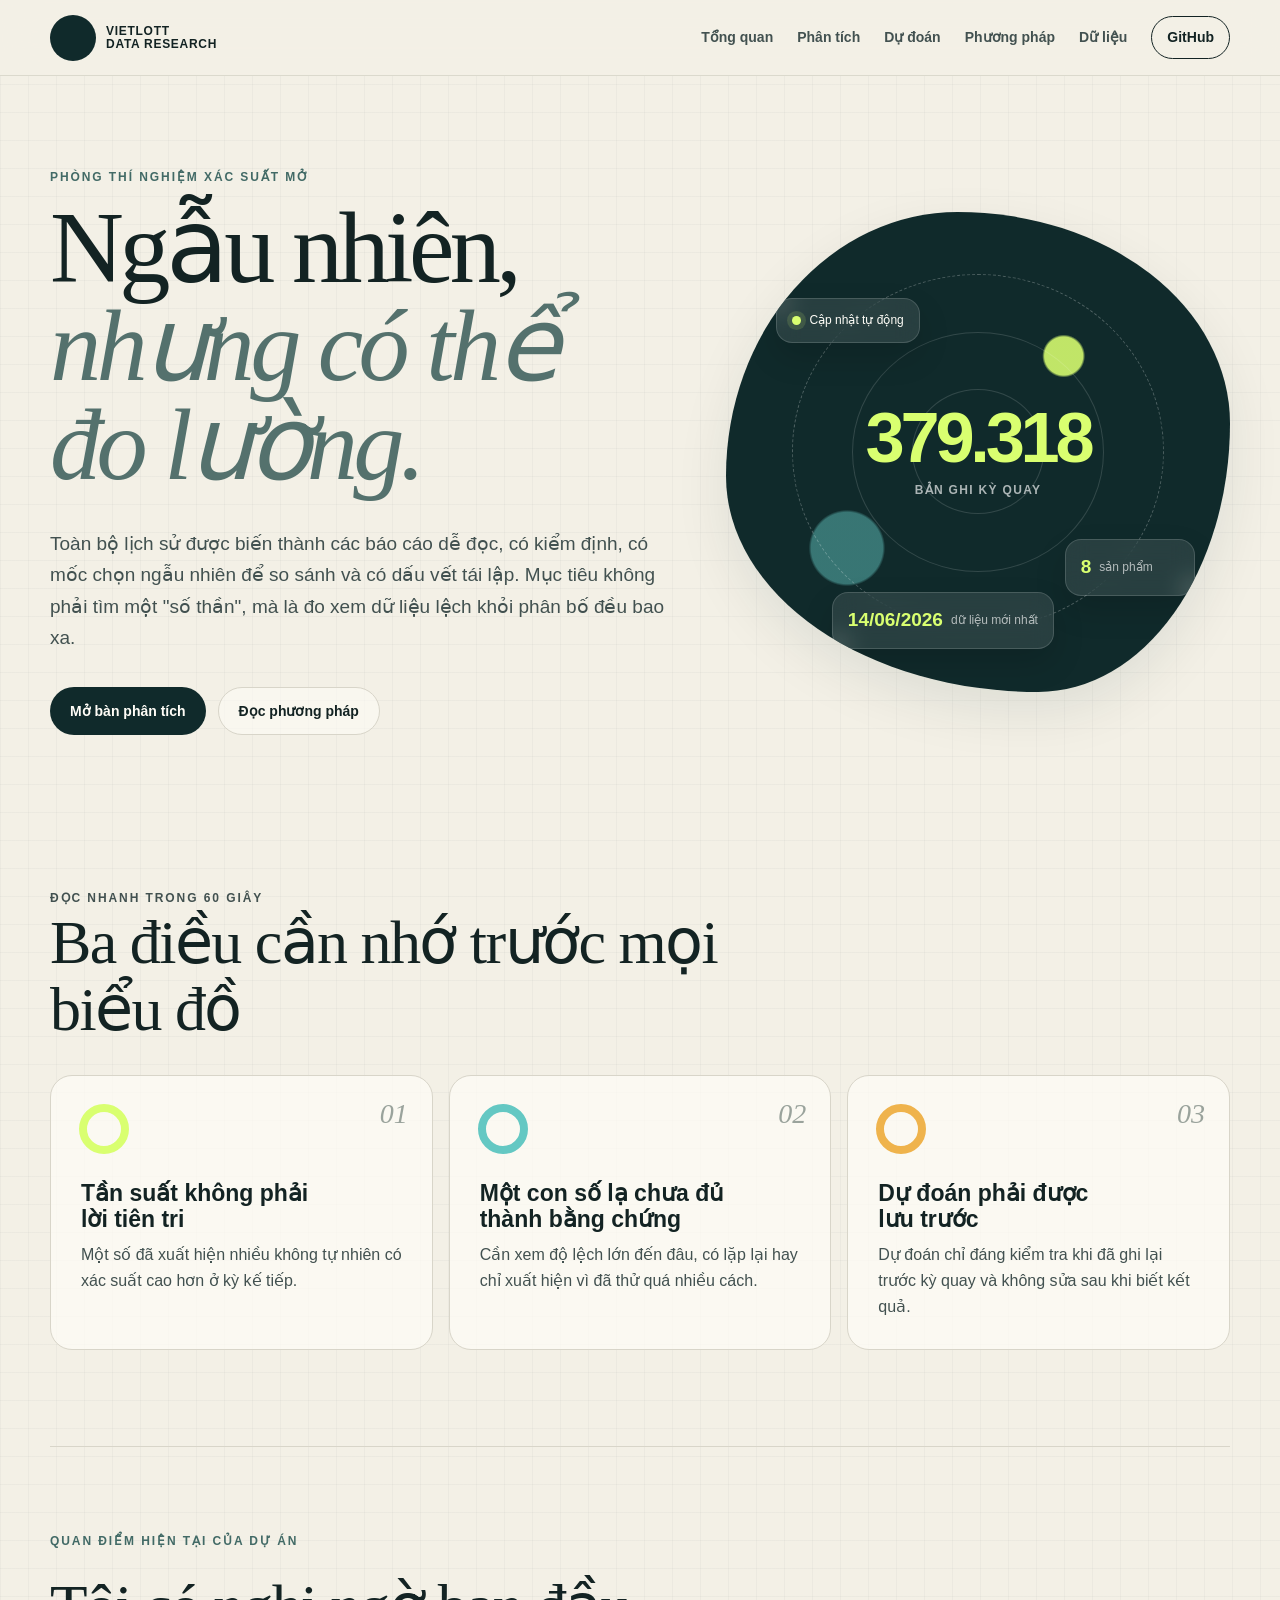
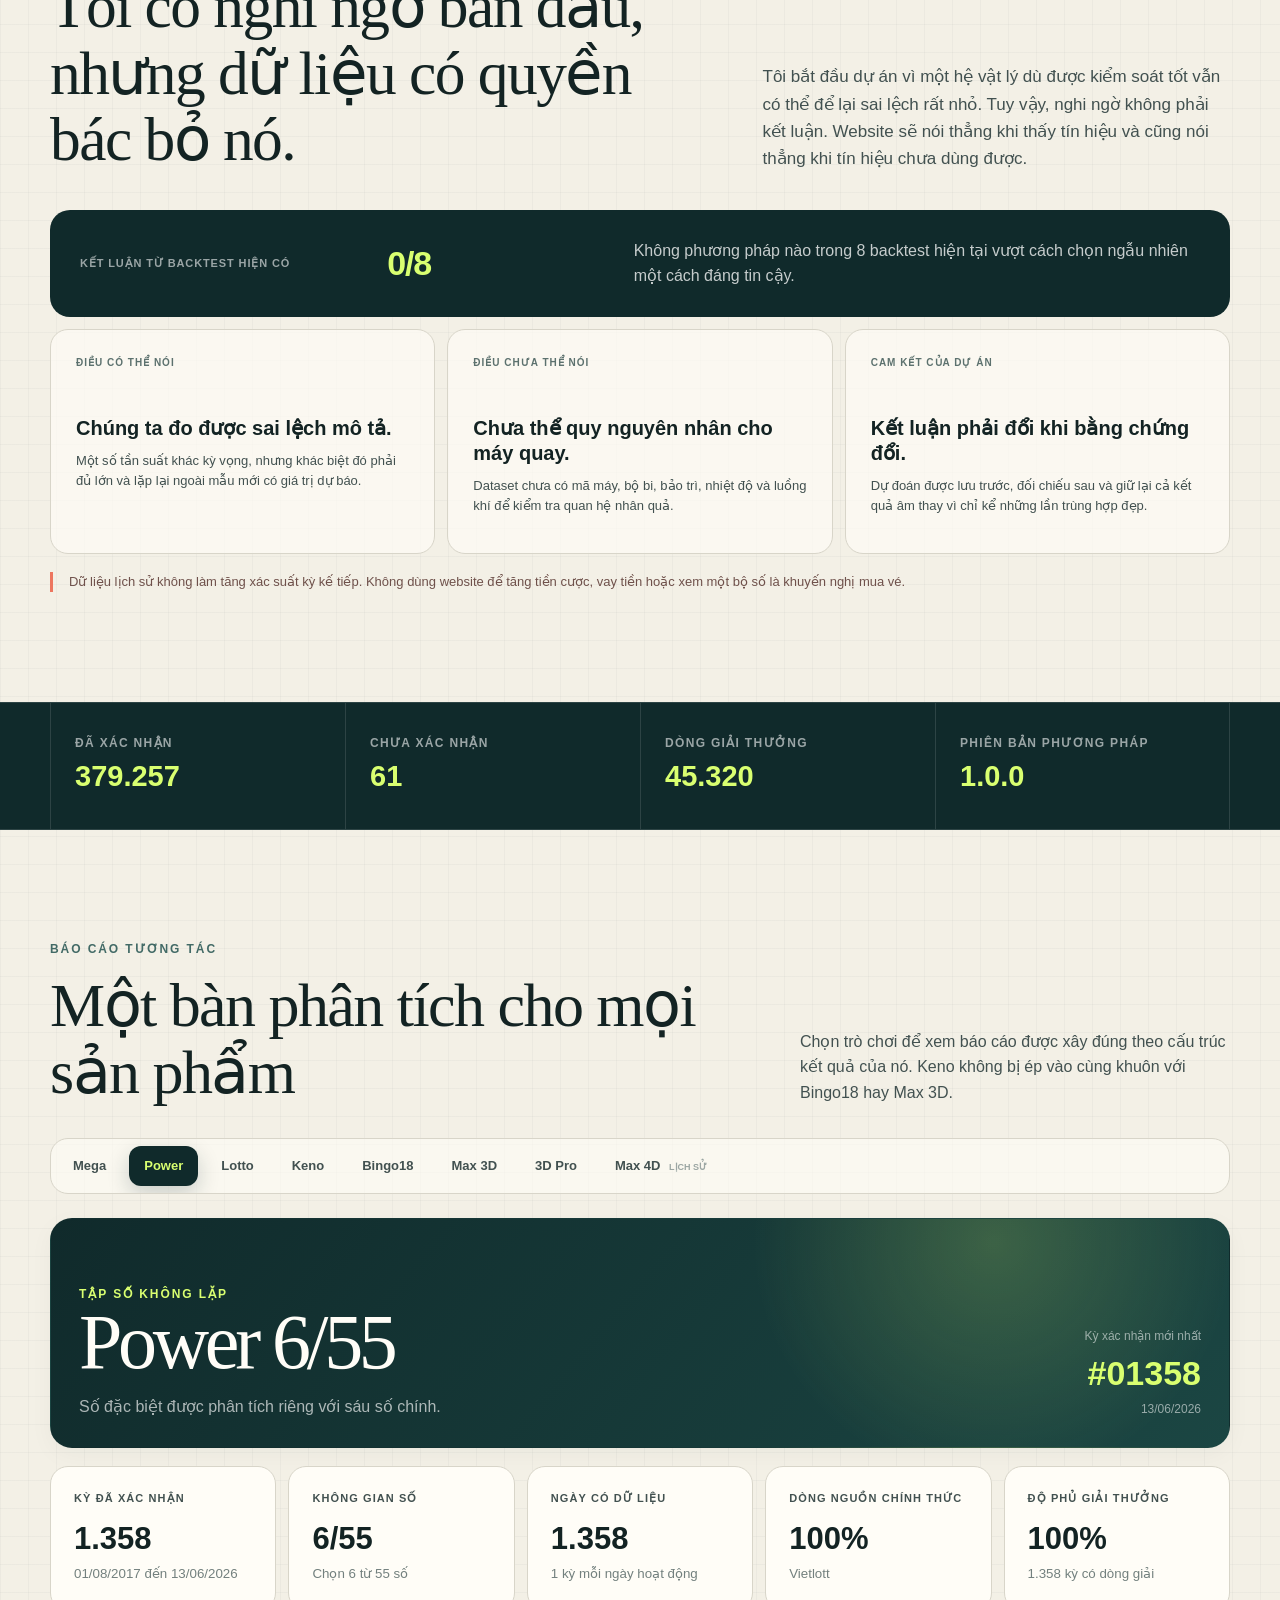
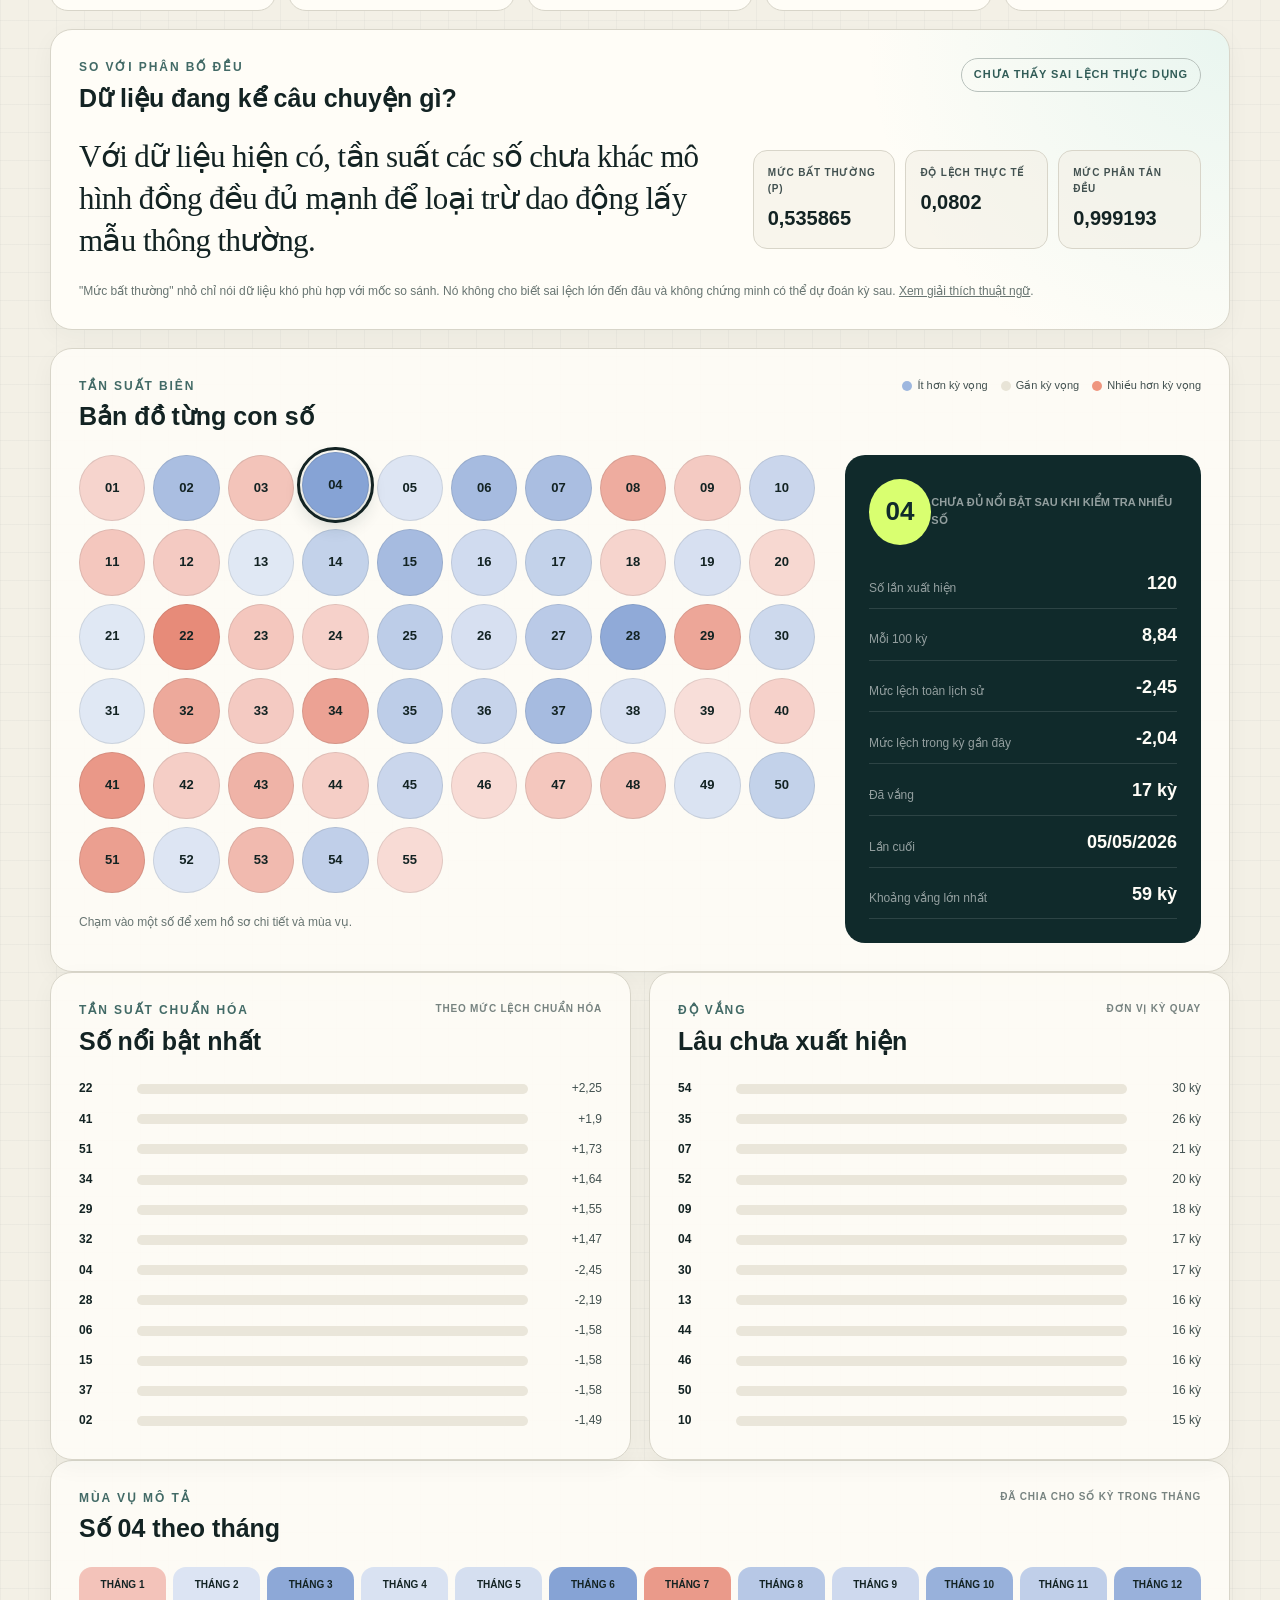
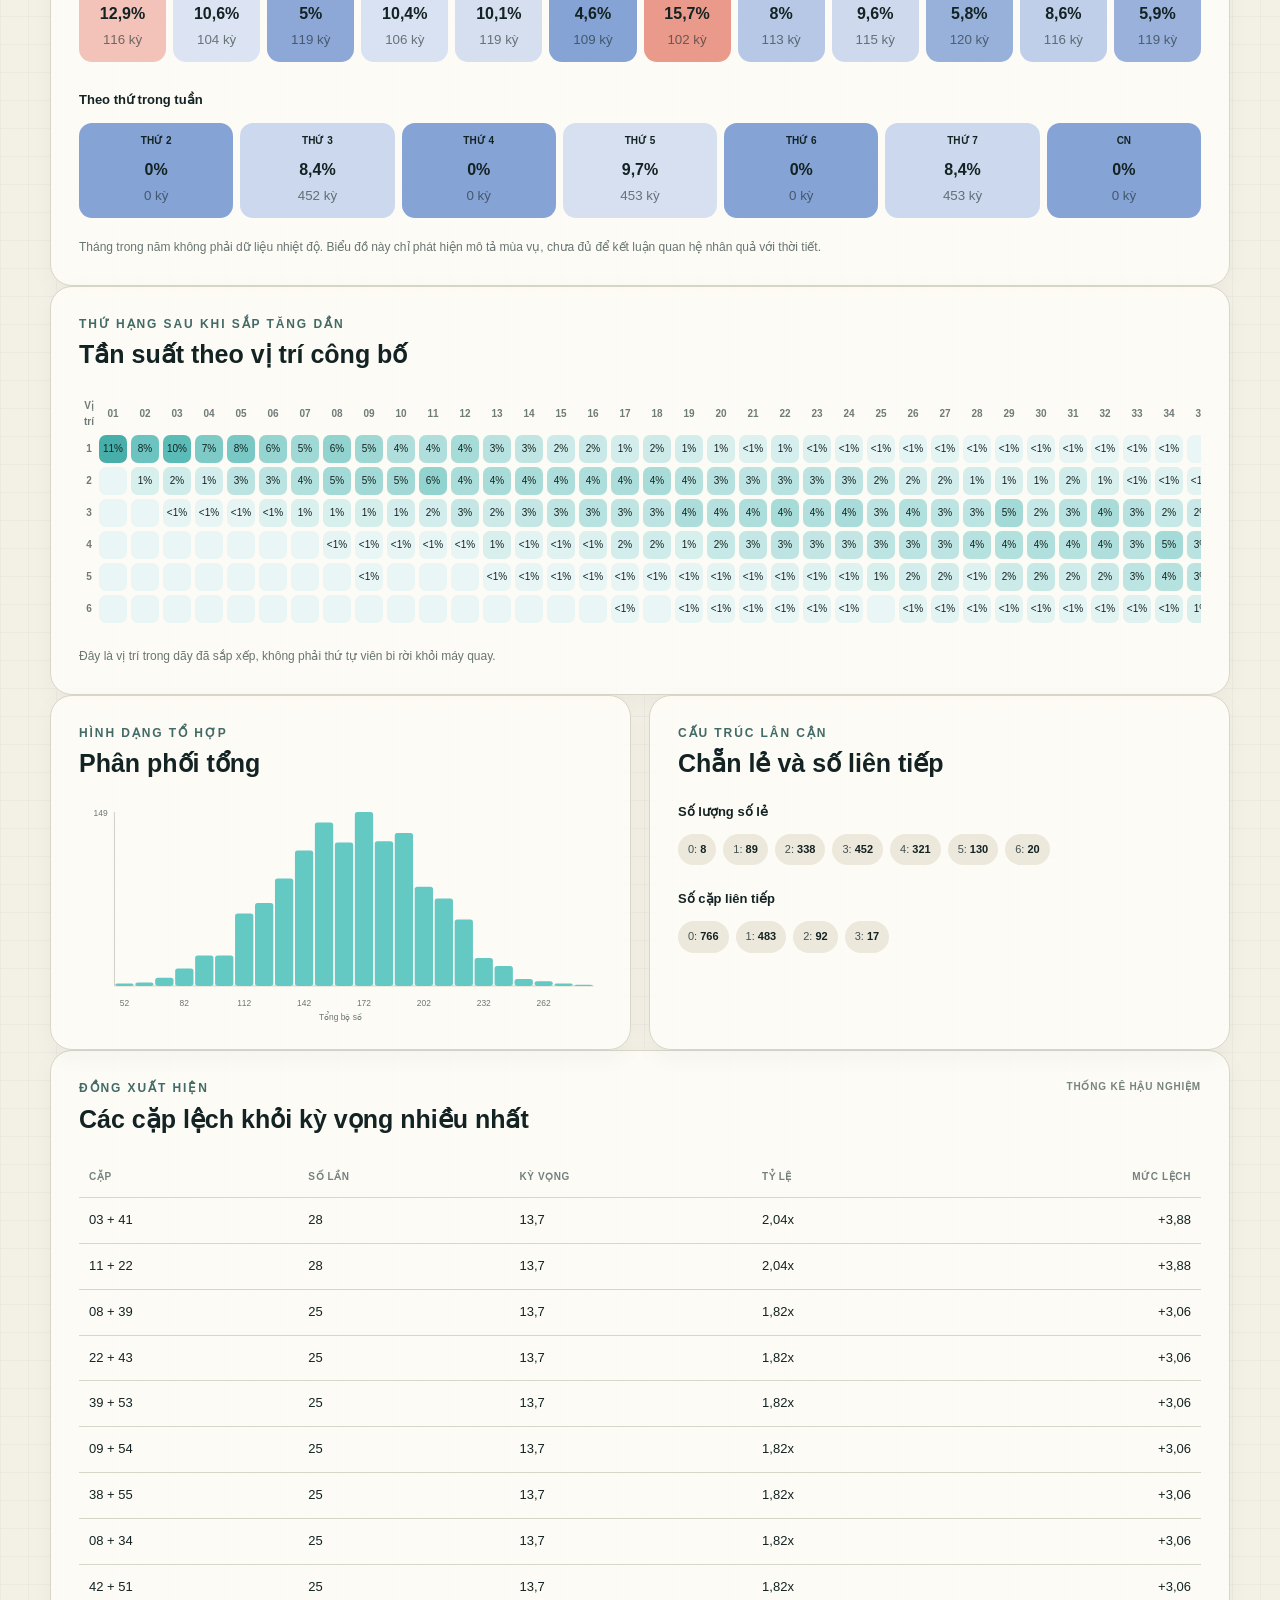
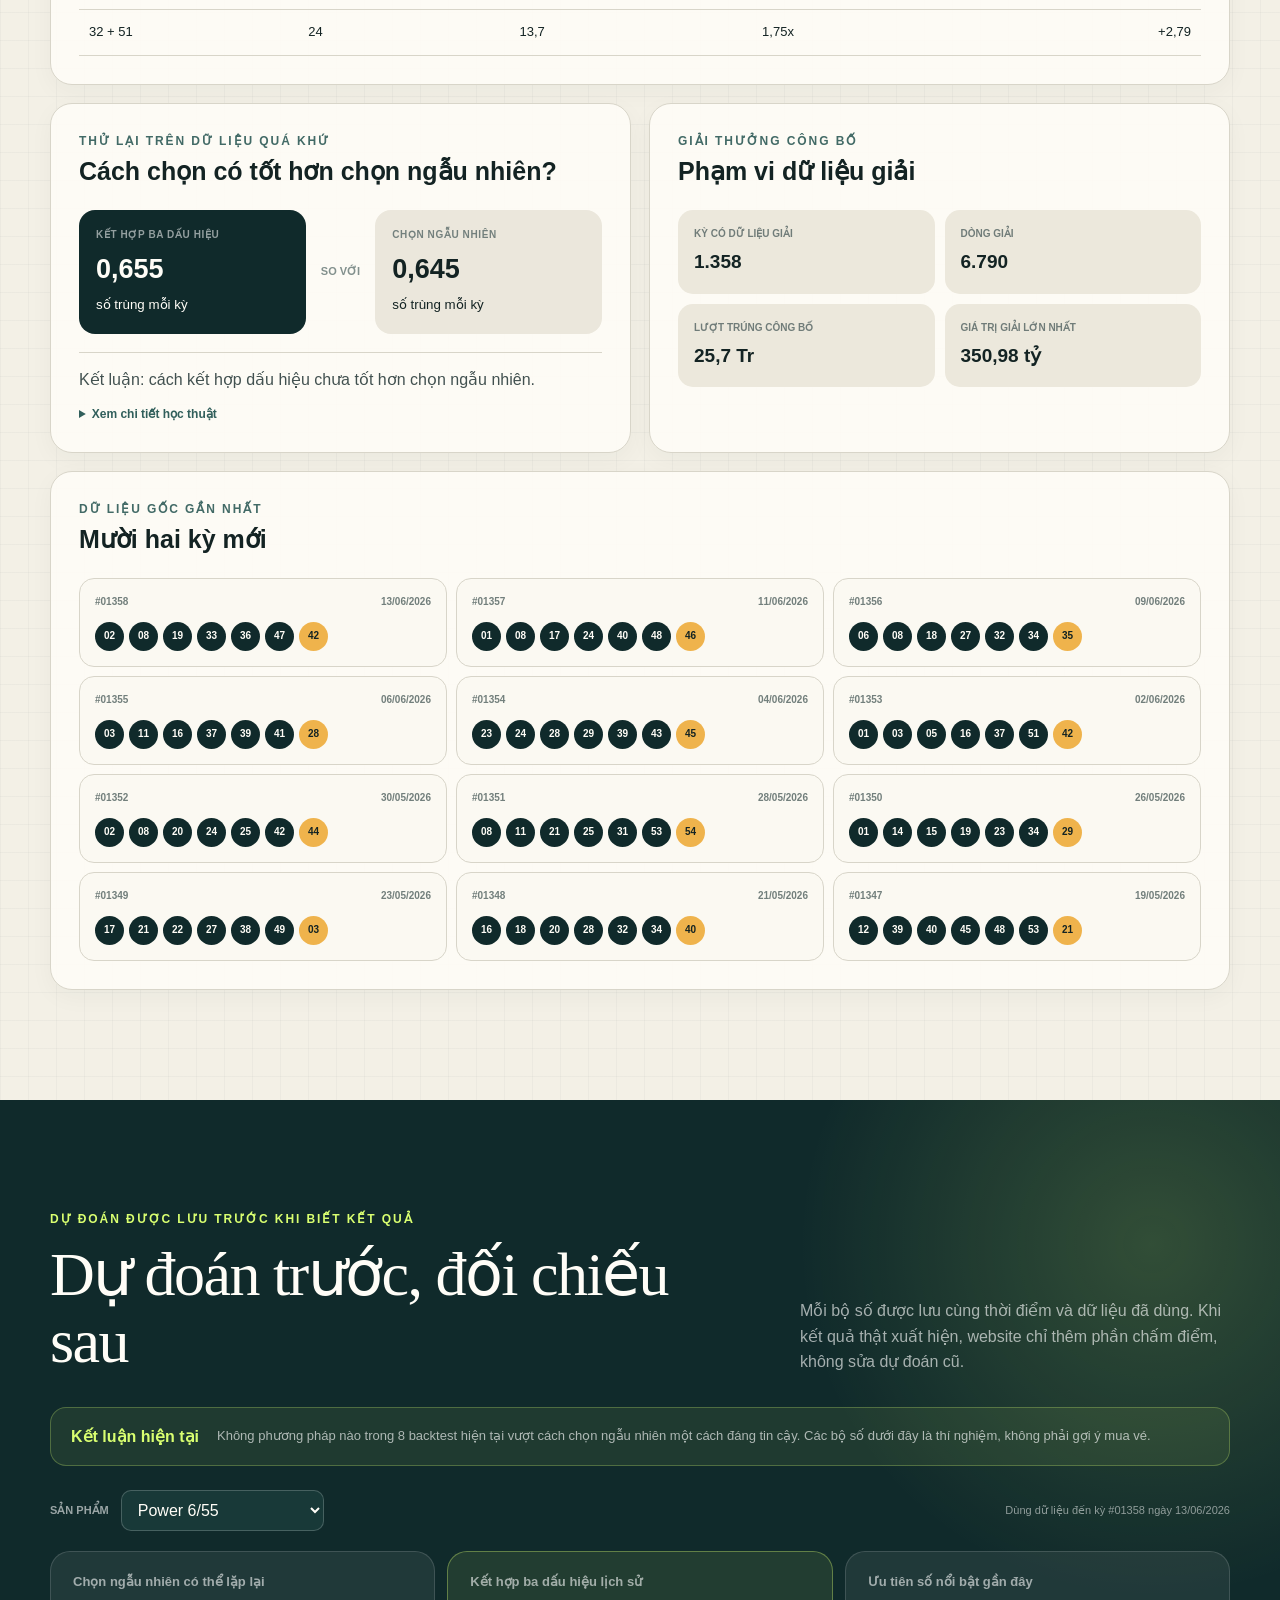
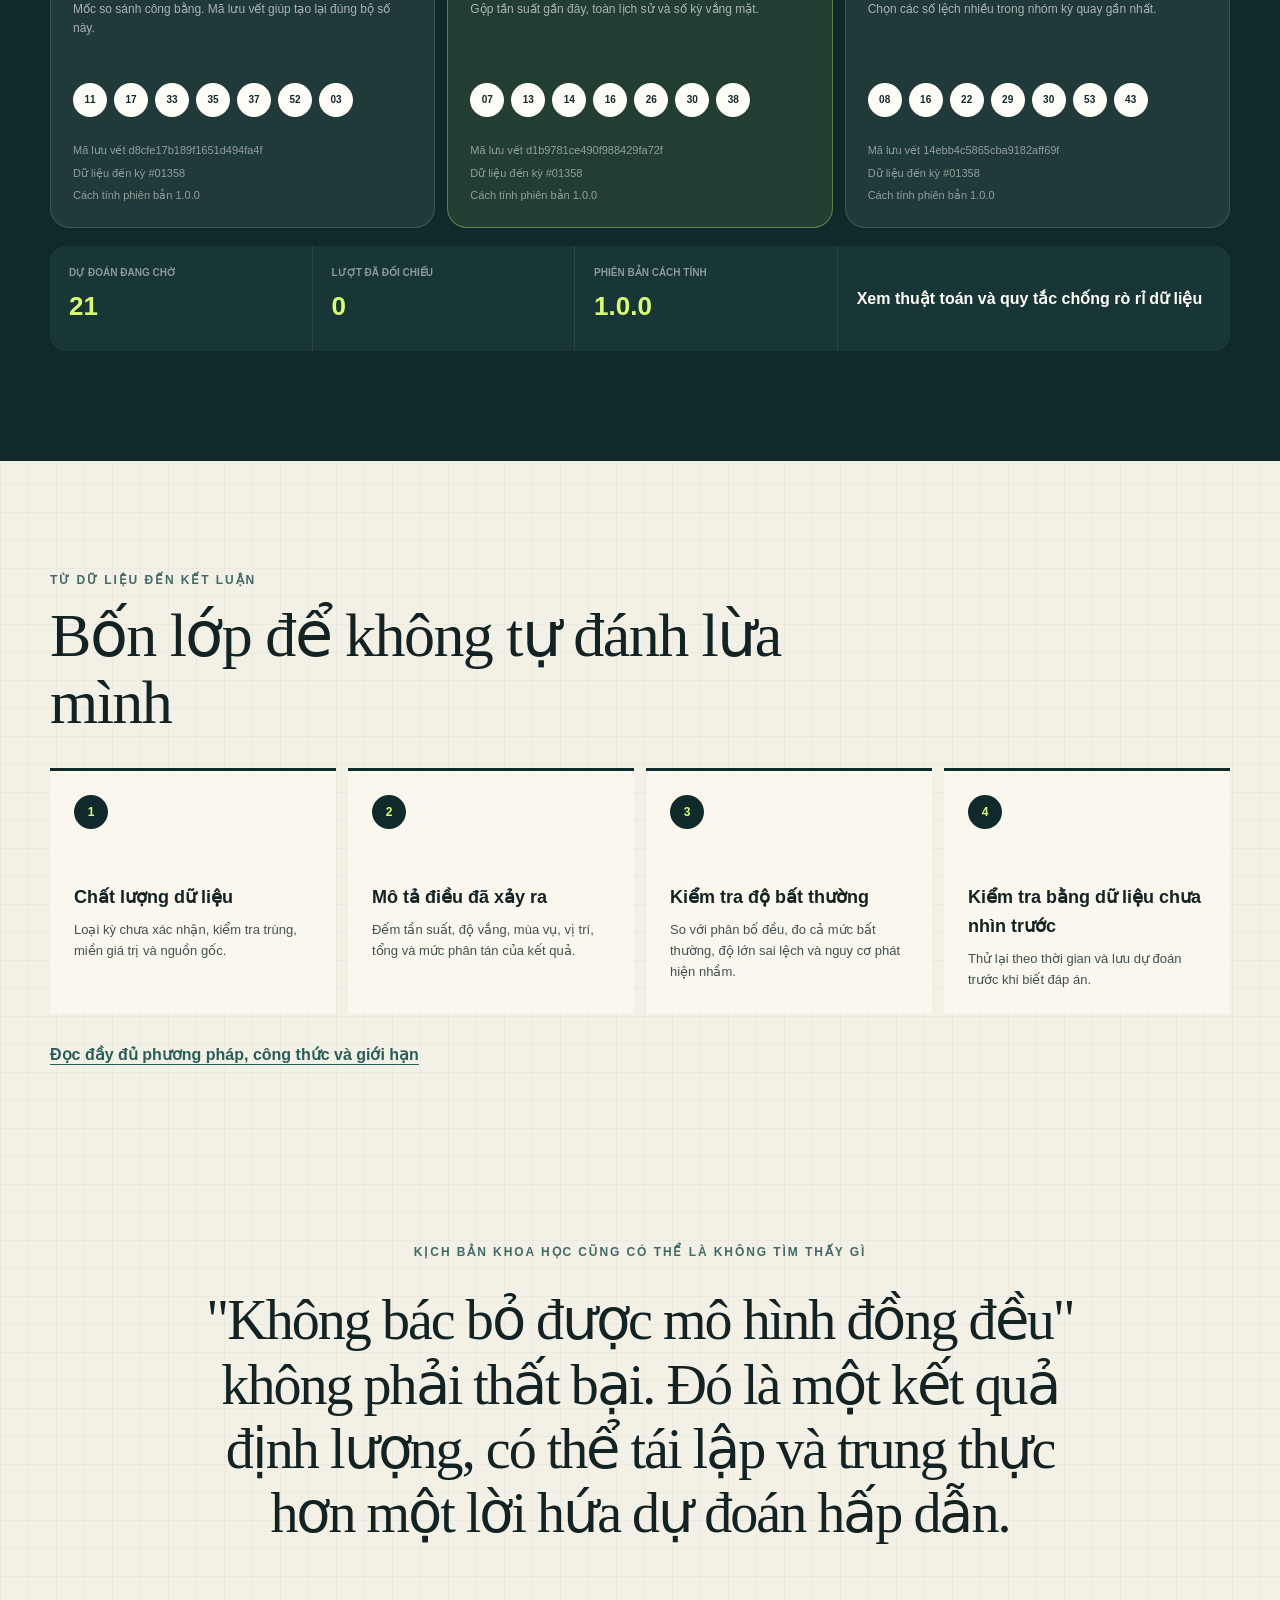
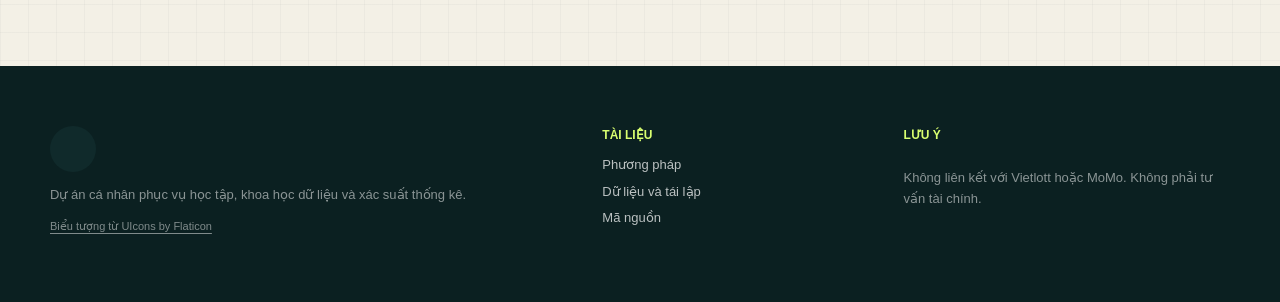
==== site/index.html @ fb3dd848 "Cải thiện kết luận và trải nghiệm báo cáo" ====
<!doctype html>
<html lang="vi">
<head>
  <meta charset="utf-8">
  <meta name="viewport" content="width=device-width, initial-scale=1">
  <meta name="description" content="Báo cáo thống kê, kiểm định và dự đoán có lưu vết trên dữ liệu lịch sử Vietlott.">
  <meta name="theme-color" content="#102a2b">
  <meta property="og:title" content="Vietlott Data Research">
  <meta property="og:description" content="Đo lường tính ngẫu nhiên bằng dữ liệu, không bán giấc mơ dự đoán.">
  <title>Vietlott Data Research</title>
  <link rel="icon" href="assets/favicon.svg" type="image/svg+xml">
  <link rel="stylesheet" href="https://cdn-uicons.flaticon.com/3.0.0/uicons-regular-rounded/css/uicons-regular-rounded.css">
  <link rel="stylesheet" href="assets/styles.css?v=20260614-3">
  <script src="assets/app.js?v=20260614-2" defer></script>
</head>
<body>
  <a class="skip-link" href="#main">Bỏ qua điều hướng</a>
  <header class="site-header">
    <a class="brand" href="index.html" aria-label="Vietlott Data Research">
      <span class="brand-mark" aria-hidden="true"><i class="fi fi-rr-crystal-ball"></i></span>
      <span class="brand-copy">Vietlott<br>Data Research</span>
    </a>
    <button class="menu-button" type="button" aria-expanded="false" aria-controls="site-nav">
      Menu
    </button>
    <nav id="site-nav" class="site-nav" aria-label="Điều hướng chính">
      <a href="#tong-quan">Tổng quan</a>
      <a href="#phan-tich">Phân tích</a>
      <a href="#du-doan">Dự đoán</a>
      <a href="phuong-phap.html">Phương pháp</a>
      <a href="du-lieu.html">Dữ liệu</a>
      <a class="nav-github" href="https://github.com/NhanAZ/vietlott-data-research">GitHub</a>
    </nav>
  </header>

  <main id="main">
    <section id="tong-quan" class="hero shell">
      <div class="hero-copy">
        <p class="eyebrow">Phòng thí nghiệm xác suất mở</p>
        <h1>Ngẫu nhiên,<br><span>nhưng có thể đo lường.</span></h1>
        <p class="hero-lead">
          Toàn bộ lịch sử được biến thành các báo cáo dễ đọc, có kiểm định, có
          mốc chọn ngẫu nhiên để so sánh và có dấu vết tái lập. Mục tiêu không
          phải tìm một "số thần", mà là đo xem dữ liệu lệch khỏi phân bố đều bao xa.
        </p>
        <div class="hero-actions">
          <a class="button button-primary" href="#phan-tich">Mở bàn phân tích</a>
          <a class="button button-quiet" href="phuong-phap.html">Đọc phương pháp</a>
        </div>
      </div>
      <div class="hero-figure" aria-label="Tóm tắt dữ liệu">
        <div class="orbit orbit-one"></div>
        <div class="orbit orbit-two"></div>
        <div class="hero-number">
          <strong id="hero-draw-count">...</strong>
          <span>bản ghi kỳ quay</span>
        </div>
        <div class="hero-badge hero-badge-a">
          <span class="status-dot"></span>
          <span>Cập nhật tự động</span>
        </div>
        <div class="hero-badge hero-badge-b">
          <strong id="hero-product-count">8</strong>
          <span>sản phẩm</span>
        </div>
        <div class="hero-badge hero-badge-c">
          <strong id="hero-date">...</strong>
          <span>dữ liệu mới nhất</span>
        </div>
      </div>
    </section>

    <section class="quick-read shell" aria-labelledby="quick-title">
      <div class="section-heading compact">
        <p class="eyebrow">Đọc nhanh trong 60 giây</p>
        <h2 id="quick-title">Ba điều cần nhớ trước mọi biểu đồ</h2>
      </div>
      <div class="principle-grid">
        <article class="principle-card">
          <span class="principle-index">01</span>
          <h3>Tần suất không phải lời tiên tri</h3>
          <p>Một số đã xuất hiện nhiều không tự nhiên có xác suất cao hơn ở kỳ kế tiếp.</p>
        </article>
        <article class="principle-card">
          <span class="principle-index">02</span>
          <h3>Một con số lạ chưa đủ thành bằng chứng</h3>
          <p>Cần xem độ lệch lớn đến đâu, có lặp lại hay chỉ xuất hiện vì đã thử quá nhiều cách.</p>
        </article>
        <article class="principle-card">
          <span class="principle-index">03</span>
          <h3>Dự đoán phải được lưu trước</h3>
          <p>Dự đoán chỉ đáng kiểm tra khi đã ghi lại trước kỳ quay và không sửa sau khi biết kết quả.</p>
        </article>
      </div>
    </section>

    <section class="project-stance shell" aria-labelledby="stance-title">
      <div class="stance-intro">
        <p class="eyebrow">Quan điểm hiện tại của dự án</p>
        <h2 id="stance-title">Tôi có nghi ngờ ban đầu, nhưng dữ liệu có quyền bác bỏ nó.</h2>
        <p>
          Tôi bắt đầu dự án vì một hệ vật lý dù được kiểm soát tốt vẫn có thể để
          lại sai lệch rất nhỏ. Tuy vậy, nghi ngờ không phải kết luận. Website sẽ
          nói thẳng khi thấy tín hiệu và cũng nói thẳng khi tín hiệu chưa dùng được.
        </p>
      </div>
      <div class="stance-verdict">
        <span>Kết luận từ backtest hiện có</span>
        <strong id="verdict-backtest-count">Đang đối chiếu...</strong>
        <p id="project-verdict-summary">
          Đang so từng phương pháp với cách chọn ngẫu nhiên trên dữ liệu quá khứ.
        </p>
      </div>
      <div class="stance-grid">
        <article>
          <span>Điều có thể nói</span>
          <strong>Chúng ta đo được sai lệch mô tả.</strong>
          <p>Một số tần suất khác kỳ vọng, nhưng khác biệt đó phải đủ lớn và lặp lại ngoài mẫu mới có giá trị dự báo.</p>
        </article>
        <article>
          <span>Điều chưa thể nói</span>
          <strong>Chưa thể quy nguyên nhân cho máy quay.</strong>
          <p>Dataset chưa có mã máy, bộ bi, bảo trì, nhiệt độ và luồng khí để kiểm tra quan hệ nhân quả.</p>
        </article>
        <article>
          <span>Cam kết của dự án</span>
          <strong>Kết luận phải đổi khi bằng chứng đổi.</strong>
          <p>Dự đoán được lưu trước, đối chiếu sau và giữ lại cả kết quả âm thay vì chỉ kể những lần trùng hợp đẹp.</p>
        </article>
      </div>
      <p class="stance-disclaimer">
        Dữ liệu lịch sử không làm tăng xác suất kỳ kế tiếp. Không dùng website để
        tăng tiền cược, vay tiền hoặc xem một bộ số là khuyến nghị mua vé.
      </p>
    </section>

    <section class="data-ribbon">
      <div class="shell data-ribbon-inner">
        <div>
          <span>Đã xác nhận</span>
          <strong id="confirmed-count">...</strong>
        </div>
        <div>
          <span>Chưa xác nhận</span>
          <strong id="unconfirmed-count">...</strong>
        </div>
        <div>
          <span>Dòng giải thưởng</span>
          <strong id="prize-count">...</strong>
        </div>
        <div>
          <span>Phiên bản phương pháp</span>
          <strong id="method-version">...</strong>
        </div>
      </div>
    </section>

    <section id="phan-tich" class="analysis-section shell">
      <div class="section-heading">
        <div>
          <p class="eyebrow">Báo cáo tương tác</p>
          <h2>Một bàn phân tích cho mọi sản phẩm</h2>
        </div>
        <p>
          Chọn trò chơi để xem báo cáo được xây đúng theo cấu trúc kết quả của nó.
          Keno không bị ép vào cùng khuôn với Bingo18 hay Max 3D.
        </p>
      </div>

      <div id="product-tabs" class="product-tabs" role="tablist" aria-label="Chọn sản phẩm"></div>

      <div id="dashboard-loading" class="loading-card" role="status" aria-live="polite">
        <span class="loader" aria-hidden="true"></span>
        <span id="dashboard-loading-label">Đang mở báo cáo đầu tiên...</span>
      </div>

      <div id="dashboard" class="dashboard" hidden>
        <section class="product-masthead panel panel-dark">
          <div>
            <p class="panel-kicker" id="product-kind">...</p>
            <h2 id="product-name">...</h2>
            <p id="product-note">...</p>
          </div>
          <div class="latest-draw">
            <span>Kỳ xác nhận mới nhất</span>
            <strong id="latest-draw-id">...</strong>
            <time id="latest-draw-date">...</time>
          </div>
        </section>

        <div id="product-metrics" class="metric-grid"></div>

        <section class="panel conclusion-panel">
          <div class="panel-heading">
            <div>
              <p class="panel-kicker">So với phân bố đều</p>
              <h3>Dữ liệu đang kể câu chuyện gì?</h3>
            </div>
            <span id="test-verdict" class="verdict">...</span>
          </div>
          <div class="conclusion-layout">
            <p id="test-explanation" class="big-explanation">...</p>
            <div class="test-metrics" id="test-metrics"></div>
          </div>
          <p class="method-note">
            "Mức bất thường" nhỏ chỉ nói dữ liệu khó phù hợp với mốc so sánh.
            Nó không cho biết sai lệch lớn đến đâu và không chứng minh có thể dự đoán kỳ sau.
            <a href="phuong-phap.html#thuat-ngu">Xem giải thích thuật ngữ</a>.
          </p>
        </section>

        <div id="number-analysis" class="analysis-kind" hidden>
          <section class="panel">
            <div class="panel-heading">
              <div>
                <p class="panel-kicker">Tần suất biên</p>
                <h3>Bản đồ từng con số</h3>
              </div>
              <div class="legend">
                <span><i class="legend-low"></i>Ít hơn kỳ vọng</span>
                <span><i class="legend-neutral"></i>Gần kỳ vọng</span>
                <span><i class="legend-high"></i>Nhiều hơn kỳ vọng</span>
              </div>
            </div>
            <div class="number-map-layout">
              <div>
                <div id="number-grid" class="number-grid" aria-label="Bản đồ độ lệch chuẩn hóa"></div>
                <p class="method-note">Chạm vào một số để xem hồ sơ chi tiết và mùa vụ.</p>
              </div>
              <article id="number-profile" class="number-profile"></article>
            </div>
          </section>

          <div class="two-column">
            <section class="panel">
              <div class="panel-heading">
                <div>
                <p class="panel-kicker">Tần suất chuẩn hóa</p>
                  <h3>Số nổi bật nhất</h3>
                </div>
                <span class="tiny-label">Theo mức lệch chuẩn hóa</span>
              </div>
              <div id="frequency-chart" class="bar-chart"></div>
            </section>
            <section class="panel">
              <div class="panel-heading">
                <div>
                  <p class="panel-kicker">Độ vắng</p>
                  <h3>Lâu chưa xuất hiện</h3>
                </div>
                <span class="tiny-label">Đơn vị kỳ quay</span>
              </div>
              <div id="overdue-chart" class="bar-chart"></div>
            </section>
          </div>

          <section class="panel">
            <div class="panel-heading">
              <div>
                <p class="panel-kicker">Mùa vụ mô tả</p>
                <h3 id="month-title">Tần suất theo tháng</h3>
              </div>
              <span class="tiny-label">Đã chia cho số kỳ trong tháng</span>
            </div>
            <div id="month-chart" class="month-chart"></div>
            <h4 class="subchart-title">Theo thứ trong tuần</h4>
            <div id="weekday-chart" class="month-chart weekday-chart"></div>
            <p class="method-note">
              Tháng trong năm không phải dữ liệu nhiệt độ. Biểu đồ này chỉ phát hiện mô
              tả mùa vụ, chưa đủ để kết luận quan hệ nhân quả với thời tiết.
            </p>
          </section>

          <section class="panel">
            <div class="panel-heading">
              <div>
                <p class="panel-kicker">Thứ hạng sau khi sắp tăng dần</p>
                <h3>Tần suất theo vị trí công bố</h3>
              </div>
            </div>
            <div id="position-heatmap" class="heatmap-wrap"></div>
            <p class="method-note">
              Đây là vị trí trong dãy đã sắp xếp, không phải thứ tự viên bi rời khỏi máy quay.
            </p>
          </section>

          <div class="two-column">
            <section class="panel">
              <div class="panel-heading">
                <div>
                  <p class="panel-kicker">Hình dạng tổ hợp</p>
                  <h3>Phân phối tổng</h3>
                </div>
              </div>
              <div id="sum-histogram" class="svg-chart"></div>
            </section>
            <section class="panel">
              <div class="panel-heading">
                <div>
                  <p class="panel-kicker">Cấu trúc lân cận</p>
                  <h3>Chẵn lẻ và số liên tiếp</h3>
                </div>
              </div>
              <div id="structure-summary" class="structure-summary"></div>
            </section>
          </div>

          <section id="pair-panel" class="panel">
            <div class="panel-heading">
              <div>
                <p class="panel-kicker">Đồng xuất hiện</p>
                <h3>Các cặp lệch khỏi kỳ vọng nhiều nhất</h3>
              </div>
              <span class="tiny-label">Thống kê hậu nghiệm</span>
            </div>
            <div id="pair-table" class="table-wrap"></div>
          </section>
        </div>

        <div id="digit-analysis" class="analysis-kind" hidden>
          <div class="two-column">
            <section class="panel">
              <div class="panel-heading">
                <div>
                  <p class="panel-kicker">Mười chữ số</p>
                  <h3>Tần suất tổng thể</h3>
                </div>
              </div>
              <div id="digit-chart" class="bar-chart"></div>
            </section>
            <section class="panel">
              <div class="panel-heading">
                <div>
                  <p class="panel-kicker">Vị trí có ý nghĩa</p>
                  <h3>Hàng trăm, chục và đơn vị</h3>
                </div>
              </div>
              <div id="digit-position-heatmap" class="heatmap-wrap"></div>
            </section>
          </div>
          <div class="two-column">
            <section class="panel">
              <div class="panel-heading">
                <div>
                  <p class="panel-kicker">Cấu trúc chuỗi</p>
                  <h3>Phân phối tổng chữ số</h3>
                </div>
              </div>
              <div id="digit-sum-histogram" class="svg-chart"></div>
            </section>
            <section class="panel">
              <div class="panel-heading">
                <div>
                  <p class="panel-kicker">Mẫu lặp</p>
                  <h3>Số chữ số khác nhau</h3>
                </div>
              </div>
              <div id="digit-unique-chart" class="bar-chart"></div>
            </section>
          </div>
          <section class="panel">
            <div class="panel-heading">
              <div>
                <p class="panel-kicker">Bảng xếp hạng mô tả</p>
                <h3>Các chuỗi xuất hiện nhiều</h3>
              </div>
              <span class="tiny-label">Không phải khuyến nghị chọn số</span>
            </div>
            <div id="sequence-table" class="table-wrap"></div>
          </section>
        </div>

        <div class="two-column">
          <section class="panel">
            <div class="panel-heading">
              <div>
                <p class="panel-kicker">Thử lại trên dữ liệu quá khứ</p>
                <h3>Cách chọn có tốt hơn chọn ngẫu nhiên?</h3>
              </div>
            </div>
            <div id="backtest-report"></div>
          </section>
          <section class="panel">
            <div class="panel-heading">
              <div>
                <p class="panel-kicker">Giải thưởng công bố</p>
                <h3>Phạm vi dữ liệu giải</h3>
              </div>
            </div>
            <div id="prize-report" class="prize-report"></div>
          </section>
        </div>

        <section class="panel">
          <div class="panel-heading">
            <div>
              <p class="panel-kicker">Dữ liệu gốc gần nhất</p>
              <h3>Mười hai kỳ mới</h3>
            </div>
          </div>
          <div id="recent-draws" class="recent-draws"></div>
        </section>
      </div>
    </section>

    <section id="du-doan" class="prediction-section">
      <div class="shell">
        <div class="section-heading light">
          <div>
            <p class="eyebrow">Dự đoán được lưu trước khi biết kết quả</p>
            <h2>Dự đoán trước, đối chiếu sau</h2>
          </div>
          <p>
            Mỗi bộ số được lưu cùng thời điểm và dữ liệu đã dùng. Khi kết quả thật
            xuất hiện, website chỉ thêm phần chấm điểm, không sửa dự đoán cũ.
          </p>
        </div>
        <div class="prediction-warning">
          <strong>Kết luận hiện tại</strong>
          <span id="prediction-current-conclusion">
            Chưa cách chọn nào thắng ngẫu nhiên ổn định. Các bộ số dưới đây là thí
            nghiệm để kiểm tra phương pháp, không phải gợi ý mua vé.
          </span>
        </div>
        <div class="prediction-toolbar">
          <label for="prediction-product">Sản phẩm</label>
          <select id="prediction-product"></select>
          <span id="prediction-ledger-status">...</span>
        </div>
        <div id="prediction-cards" class="prediction-grid"></div>
        <div class="archive-summary">
          <div>
            <span>Dự đoán đang chờ</span>
            <strong id="pending-predictions">...</strong>
          </div>
          <div>
            <span>Lượt đã đối chiếu</span>
            <strong id="evaluated-predictions">...</strong>
          </div>
          <div>
            <span>Phiên bản cách tính</span>
            <strong id="prediction-version">...</strong>
          </div>
          <a href="phuong-phap.html#du-doan">Xem thuật toán và quy tắc chống rò rỉ dữ liệu</a>
        </div>
      </div>
    </section>

    <section class="method-preview shell">
      <div class="section-heading">
        <div>
          <p class="eyebrow">Từ dữ liệu đến kết luận</p>
          <h2>Bốn lớp để không tự đánh lừa mình</h2>
        </div>
      </div>
      <ol class="method-steps">
        <li>
          <span>1</span>
          <div><strong>Chất lượng dữ liệu</strong><p>Loại kỳ chưa xác nhận, kiểm tra trùng, miền giá trị và nguồn gốc.</p></div>
        </li>
        <li>
          <span>2</span>
          <div><strong>Mô tả điều đã xảy ra</strong><p>Đếm tần suất, độ vắng, mùa vụ, vị trí, tổng và mức phân tán của kết quả.</p></div>
        </li>
        <li>
          <span>3</span>
          <div><strong>Kiểm tra độ bất thường</strong><p>So với phân bố đều, đo cả mức bất thường, độ lớn sai lệch và nguy cơ phát hiện nhầm.</p></div>
        </li>
        <li>
          <span>4</span>
          <div><strong>Kiểm tra bằng dữ liệu chưa nhìn trước</strong><p>Thử lại theo thời gian và lưu dự đoán trước khi biết đáp án.</p></div>
        </li>
      </ol>
      <a class="text-link" href="phuong-phap.html">Đọc đầy đủ phương pháp, công thức và giới hạn</a>
    </section>

    <section class="closing shell">
      <p class="eyebrow">Kịch bản khoa học cũng có thể là không tìm thấy gì</p>
      <blockquote>
        "Không bác bỏ được mô hình đồng đều" không phải thất bại. Đó là một kết quả
        định lượng, có thể tái lập và trung thực hơn một lời hứa dự đoán hấp dẫn.
      </blockquote>
    </section>
  </main>

  <footer class="site-footer">
    <div class="shell footer-grid">
      <div>
        <span class="brand-mark" aria-hidden="true"><i class="fi fi-rr-crystal-ball"></i></span>
        <p>Dự án cá nhân phục vụ học tập, khoa học dữ liệu và xác suất thống kê.</p>
        <a class="icon-credit" href="https://www.flaticon.com/free-icon-font/crystal-ball_8034121">
          Biểu tượng từ UIcons by Flaticon
        </a>
      </div>
      <div>
        <strong>Tài liệu</strong>
        <a href="phuong-phap.html">Phương pháp</a>
        <a href="du-lieu.html">Dữ liệu và tái lập</a>
        <a href="https://github.com/NhanAZ/vietlott-data-research">Mã nguồn</a>
      </div>
      <div>
        <strong>Lưu ý</strong>
        <p>Không liên kết với Vietlott hoặc MoMo. Không phải tư vấn tài chính.</p>
      </div>
    </div>
  </footer>
</body>
</html>
---- site/assets/styles.css ----
:root {
  --ink: #132323;
  --ink-soft: #425150;
  --forest: #102a2b;
  --forest-2: #173d3c;
  --cream: #f3f0e6;
  --paper: #fffdf7;
  --line: #d8d5c9;
  --acid: #d9ff70;
  --amber: #efb34c;
  --coral: #ed765f;
  --cyan: #64c8c3;
  --blue: #5e79d7;
  --shadow: 0 20px 55px rgb(16 42 43 / 9%);
  --radius: 22px;
  --shell: min(1180px, calc(100vw - 40px));
}

* {
  box-sizing: border-box;
}

[hidden] {
  display: none !important;
}

html {
  scroll-behavior: smooth;
}

section[id] {
  scroll-margin-top: 76px;
}

body {
  margin: 0;
  background:
    linear-gradient(rgb(19 35 35 / 3%) 1px, transparent 1px),
    linear-gradient(90deg, rgb(19 35 35 / 3%) 1px, transparent 1px),
    var(--cream);
  background-size: 28px 28px;
  color: var(--ink);
  font-family: "Aptos", "Segoe UI", Arial, sans-serif;
  line-height: 1.6;
}

button,
input,
select {
  font: inherit;
}

a {
  color: inherit;
}

.skip-link {
  position: fixed;
  z-index: 100;
  top: 12px;
  left: 12px;
  padding: 10px 14px;
  background: var(--acid);
  color: var(--forest);
  transform: translateY(-150%);
}

.skip-link:focus {
  transform: translateY(0);
}

.shell {
  width: var(--shell);
  margin-inline: auto;
}

.site-header {
  position: sticky;
  z-index: 50;
  top: 0;
  display: flex;
  align-items: center;
  justify-content: space-between;
  min-height: 76px;
  padding: 12px max(20px, calc((100vw - 1180px) / 2));
  border-bottom: 1px solid rgb(216 213 201 / 85%);
  background: rgb(243 240 230 / 92%);
  backdrop-filter: blur(18px);
}

.brand {
  display: inline-flex;
  gap: 10px;
  align-items: center;
  color: var(--ink);
  text-decoration: none;
}

.brand-mark {
  display: inline-grid;
  width: 46px;
  height: 46px;
  place-items: center;
  border-radius: 50%;
  background: var(--forest);
  color: var(--acid);
}

.brand-mark i {
  display: block;
  height: 23px;
  font-size: 23px;
  line-height: 1;
}

.brand-copy {
  font-size: 12px;
  font-weight: 800;
  line-height: 1.05;
  letter-spacing: 0.06em;
  text-transform: uppercase;
}

.site-nav {
  display: flex;
  gap: 24px;
  align-items: center;
}

.site-nav a {
  color: var(--ink-soft);
  font-size: 14px;
  font-weight: 700;
  text-decoration: none;
}

.site-nav a:hover {
  color: var(--ink);
}

.site-nav .nav-github {
  padding: 9px 15px;
  border: 1px solid var(--ink);
  border-radius: 999px;
  color: var(--ink);
}

.menu-button {
  display: none;
  border: 0;
  background: transparent;
  color: var(--ink);
  font-weight: 800;
}

.hero {
  display: grid;
  min-height: 690px;
  grid-template-columns: 1.1fr 0.9fr;
  gap: 60px;
  align-items: center;
  padding-block: 92px 74px;
}

.eyebrow,
.panel-kicker {
  margin: 0 0 12px;
  color: #426a66;
  font-size: 12px;
  font-weight: 900;
  letter-spacing: 0.16em;
  text-transform: uppercase;
}

.hero h1,
.section-heading h2,
.product-masthead h2,
.closing blockquote {
  font-family: Cambria, "Times New Roman", serif;
}

.hero h1 {
  max-width: 760px;
  margin: 0;
  font-size: clamp(58px, 8vw, 106px);
  font-weight: 500;
  line-height: 0.96;
  letter-spacing: -0.045em;
}

.hero h1 span {
  color: #54716d;
  font-style: italic;
}

.hero-lead {
  max-width: 660px;
  margin: 34px 0 0;
  color: var(--ink-soft);
  font-size: 19px;
  line-height: 1.65;
}

.hero-actions {
  display: flex;
  gap: 12px;
  margin-top: 34px;
}

.button {
  display: inline-flex;
  min-height: 48px;
  align-items: center;
  justify-content: center;
  padding: 0 20px;
  border-radius: 999px;
  font-size: 14px;
  font-weight: 900;
  text-decoration: none;
}

.button-primary {
  background: var(--forest);
  color: var(--paper);
}

.button-primary:hover {
  background: var(--forest-2);
}

.button-quiet {
  border: 1px solid var(--line);
  background: rgb(255 253 247 / 55%);
}

.hero-figure {
  position: relative;
  min-height: 480px;
  overflow: hidden;
  border-radius: 46% 54% 38% 62% / 55% 44% 56% 45%;
  background:
    radial-gradient(circle at 67% 30%, rgb(217 255 112 / 88%) 0 4%, transparent 4.5%),
    radial-gradient(circle at 24% 70%, rgb(100 200 195 / 48%) 0 7%, transparent 7.5%),
    var(--forest);
  box-shadow: var(--shadow);
  color: var(--paper);
}

.hero-figure::before {
  position: absolute;
  inset: 13%;
  border: 1px dashed rgb(255 255 255 / 25%);
  border-radius: 50%;
  content: "";
}

.orbit {
  position: absolute;
  border: 1px solid rgb(255 255 255 / 14%);
  border-radius: 50%;
}

.orbit-one {
  inset: 25%;
}

.orbit-two {
  inset: 37%;
}

.hero-number {
  position: absolute;
  top: 50%;
  left: 50%;
  display: flex;
  flex-direction: column;
  text-align: center;
  transform: translate(-50%, -50%);
}

.hero-number strong {
  color: var(--acid);
  font-size: clamp(44px, 5.5vw, 76px);
  line-height: 1;
  letter-spacing: -0.06em;
}

.hero-number span {
  margin-top: 8px;
  color: rgb(255 255 255 / 65%);
  font-size: 12px;
  font-weight: 800;
  letter-spacing: 0.11em;
  text-transform: uppercase;
}

.hero-badge {
  position: absolute;
  display: flex;
  min-width: 130px;
  gap: 8px;
  align-items: center;
  padding: 12px 15px;
  border: 1px solid rgb(255 255 255 / 15%);
  border-radius: 16px;
  background: rgb(255 255 255 / 10%);
  box-shadow: 0 14px 32px rgb(0 0 0 / 14%);
  font-size: 12px;
  backdrop-filter: blur(12px);
}

.hero-badge strong {
  color: var(--acid);
  font-size: 19px;
}

.hero-badge-a {
  top: 18%;
  left: 10%;
}

.hero-badge-b {
  right: 7%;
  bottom: 20%;
}

.hero-badge-c {
  bottom: 9%;
  left: 21%;
}

.hero-badge-c span,
.hero-badge-b span {
  color: rgb(255 255 255 / 65%);
}

.status-dot {
  width: 9px;
  height: 9px;
  border-radius: 50%;
  background: var(--acid);
  box-shadow: 0 0 0 5px rgb(217 255 112 / 13%);
}

.quick-read {
  padding-block: 80px 96px;
}

.section-heading {
  display: flex;
  gap: 50px;
  align-items: end;
  justify-content: space-between;
  margin-bottom: 32px;
}

.section-heading.compact {
  display: block;
}

.section-heading h2 {
  max-width: 780px;
  margin: 0;
  font-size: clamp(38px, 5vw, 62px);
  font-weight: 500;
  line-height: 1.08;
  letter-spacing: -0.025em;
}

.section-heading > p {
  max-width: 430px;
  margin: 0;
  color: var(--ink-soft);
}

.principle-grid {
  display: grid;
  grid-template-columns: repeat(3, 1fr);
  gap: 16px;
}

.principle-card {
  position: relative;
  min-height: 270px;
  padding: 30px;
  overflow: hidden;
  border: 1px solid var(--line);
  border-radius: var(--radius);
  background: rgb(255 253 247 / 72%);
}

.principle-card h3 {
  max-width: 250px;
  margin: 74px 0 10px;
  font-size: 23px;
  line-height: 1.15;
}

.principle-card p {
  margin: 0;
  color: var(--ink-soft);
}

.principle-index {
  position: absolute;
  top: 22px;
  right: 24px;
  color: #9aa39c;
  font: italic 28px Georgia, serif;
}

.principle-card::after {
  position: absolute;
  top: 28px;
  left: 28px;
  width: 34px;
  height: 34px;
  border: 8px solid var(--acid);
  border-radius: 50%;
  content: "";
}

.principle-card:nth-child(2)::after {
  border-color: var(--cyan);
}

.principle-card:nth-child(3)::after {
  border-color: var(--amber);
}

.project-stance {
  padding-bottom: 110px;
}

.stance-intro {
  display: grid;
  grid-template-columns: 1.15fr 0.85fr;
  gap: 80px;
  align-items: end;
  padding-top: 46px;
  border-top: 1px solid var(--line);
}

.stance-intro .eyebrow {
  grid-column: 1 / -1;
  margin-bottom: -58px;
}

.stance-intro h2 {
  margin: 0;
  font: 500 clamp(38px, 4.8vw, 62px)/1.08 Cambria, "Times New Roman", serif;
  letter-spacing: -0.025em;
}

.stance-intro > p:last-child {
  margin: 0;
  color: var(--ink-soft);
  font-size: 17px;
}

.stance-verdict {
  display: grid;
  grid-template-columns: 0.7fr 0.55fr 1.4fr;
  gap: 24px;
  align-items: center;
  margin-top: 38px;
  padding: 26px 30px;
  border-radius: 20px;
  background: var(--forest);
  color: var(--paper);
}

.stance-verdict > span {
  color: rgb(255 255 255 / 58%);
  font-size: 11px;
  font-weight: 850;
  letter-spacing: 0.08em;
  text-transform: uppercase;
}

.stance-verdict strong {
  color: var(--acid);
  font-size: 34px;
  letter-spacing: -0.035em;
}

.stance-verdict p {
  margin: 0;
  color: rgb(255 255 255 / 76%);
}

.stance-grid {
  display: grid;
  grid-template-columns: repeat(3, 1fr);
  gap: 12px;
  margin-top: 12px;
}

.stance-grid article {
  min-height: 225px;
  padding: 25px;
  border: 1px solid var(--line);
  border-radius: 18px;
  background: rgb(255 253 247 / 68%);
}

.stance-grid span {
  display: block;
  margin-bottom: 45px;
  color: #5c716e;
  font-size: 10px;
  font-weight: 850;
  letter-spacing: 0.1em;
  text-transform: uppercase;
}

.stance-grid strong {
  display: block;
  font-size: 20px;
  line-height: 1.25;
}

.stance-grid p {
  margin: 10px 0 0;
  color: var(--ink-soft);
  font-size: 13px;
}

.stance-disclaimer {
  margin: 18px 0 0;
  padding-left: 16px;
  border-left: 3px solid var(--coral);
  color: #6f514b;
  font-size: 13px;
}

.data-ribbon {
  border-block: 1px solid rgb(255 255 255 / 12%);
  background: var(--forest);
  color: var(--paper);
}

.data-ribbon-inner {
  display: grid;
  grid-template-columns: repeat(4, 1fr);
}

.data-ribbon-inner > div {
  display: flex;
  min-height: 126px;
  flex-direction: column;
  justify-content: center;
  padding: 24px;
  border-left: 1px solid rgb(255 255 255 / 12%);
}

.data-ribbon-inner > div:last-child {
  border-right: 1px solid rgb(255 255 255 / 12%);
}

.data-ribbon span {
  color: rgb(255 255 255 / 58%);
  font-size: 12px;
  font-weight: 800;
  letter-spacing: 0.11em;
  text-transform: uppercase;
}

.data-ribbon strong {
  color: var(--acid);
  font-size: 29px;
}

.analysis-section {
  padding-block: 110px;
}

.product-tabs {
  display: flex;
  gap: 8px;
  margin-bottom: 24px;
  padding: 7px;
  overflow-x: auto;
  border: 1px solid var(--line);
  border-radius: 18px;
  background: rgb(255 253 247 / 60%);
}

.product-tab {
  flex: 0 0 auto;
  padding: 10px 15px;
  border: 0;
  border-radius: 12px;
  background: transparent;
  color: var(--ink-soft);
  cursor: pointer;
  font-size: 13px;
  font-weight: 850;
}

.product-tab[aria-selected="true"] {
  background: var(--forest);
  color: var(--acid);
  box-shadow: 0 8px 22px rgb(16 42 43 / 20%);
}

.product-tab .inactive-tag {
  margin-left: 5px;
  color: #9ba6a3;
  font-size: 9px;
  text-transform: uppercase;
}

.loading-card {
  display: flex;
  min-height: 72px;
  gap: 12px;
  align-items: center;
  justify-content: center;
  margin-bottom: 18px;
  border: 1px solid var(--line);
  border-radius: 16px;
  background: rgb(255 253 247 / 64%);
  color: var(--ink-soft);
  font-size: 13px;
}

.loader {
  width: 18px;
  height: 18px;
  border: 2px solid #c8c8bf;
  border-top-color: var(--forest);
  border-radius: 50%;
  animation: spin 0.8s linear infinite;
}

@keyframes spin {
  to { transform: rotate(360deg); }
}

.dashboard {
  display: grid;
  gap: 18px;
}

.dashboard > *,
.analysis-kind,
.two-column > *,
.panel,
.heatmap-wrap,
.table-wrap {
  min-width: 0;
  max-width: 100%;
}

.panel {
  padding: 28px;
  border: 1px solid var(--line);
  border-radius: var(--radius);
  background: rgb(255 253 247 / 88%);
  box-shadow: 0 7px 24px rgb(16 42 43 / 4%);
}

.panel-dark {
  border-color: transparent;
  background: var(--forest);
  color: var(--paper);
}

.product-masthead {
  display: flex;
  min-height: 230px;
  align-items: end;
  justify-content: space-between;
  background:
    radial-gradient(circle at 80% 10%, rgb(217 255 112 / 19%), transparent 25%),
    linear-gradient(130deg, var(--forest), #1b4643);
}

.product-masthead h2 {
  margin: 0;
  font-size: clamp(48px, 7vw, 78px);
  font-weight: 500;
  line-height: 0.95;
  letter-spacing: -0.055em;
}

.product-masthead p {
  max-width: 680px;
  margin: 15px 0 0;
  color: rgb(255 255 255 / 65%);
}

.panel-dark .panel-kicker {
  color: var(--acid);
}

.latest-draw {
  display: flex;
  min-width: 180px;
  flex-direction: column;
  align-items: flex-end;
  text-align: right;
}

.latest-draw span,
.latest-draw time {
  color: rgb(255 255 255 / 55%);
  font-size: 12px;
}

.latest-draw strong {
  color: var(--acid);
  font-size: 34px;
}

.metric-grid {
  display: grid;
  grid-template-columns: repeat(5, 1fr);
  gap: 12px;
}

.metric-card {
  min-height: 145px;
  padding: 23px;
  border: 1px solid var(--line);
  border-radius: 18px;
  background: var(--paper);
}

.metric-card span {
  display: block;
  margin-bottom: 15px;
  color: var(--ink-soft);
  font-size: 11px;
  font-weight: 850;
  letter-spacing: 0.1em;
  text-transform: uppercase;
}

.metric-card strong {
  display: block;
  font-size: 31px;
  line-height: 1;
}

.metric-card small {
  display: block;
  margin-top: 9px;
  color: #73807e;
}

.panel-heading {
  display: flex;
  gap: 24px;
  align-items: start;
  justify-content: space-between;
  margin-bottom: 24px;
}

.panel-heading h3 {
  margin: 0;
  font-size: 25px;
  line-height: 1.15;
}

.panel-heading .panel-kicker {
  margin-bottom: 6px;
}

.conclusion-panel {
  overflow: hidden;
  background:
    radial-gradient(circle at 100% 0, rgb(100 200 195 / 14%), transparent 30%),
    var(--paper);
}

.verdict {
  padding: 7px 12px;
  border: 1px solid #b8c1bc;
  border-radius: 999px;
  color: #315c57;
  font-size: 11px;
  font-weight: 900;
  letter-spacing: 0.08em;
  text-transform: uppercase;
}

.verdict.alert {
  border-color: #e9b0a3;
  color: #a84232;
}

.conclusion-layout {
  display: grid;
  grid-template-columns: 1.4fr 1fr;
  gap: 46px;
  align-items: center;
}

.big-explanation {
  margin: 0;
  font: 31px/1.35 Georgia, serif;
  letter-spacing: -0.02em;
}

.test-metrics {
  display: grid;
  grid-template-columns: repeat(3, 1fr);
  gap: 10px;
}

.test-metric {
  padding: 14px;
  border: 1px solid var(--line);
  border-radius: 14px;
  background: rgb(243 240 230 / 58%);
}

.test-metric span {
  display: block;
  color: var(--ink-soft);
  font-size: 10px;
  font-weight: 850;
  letter-spacing: 0.08em;
  text-transform: uppercase;
}

.test-metric strong {
  display: block;
  margin-top: 5px;
  font-size: 20px;
}

.method-note {
  margin: 20px 0 0;
  color: #687572;
  font-size: 12px;
}

.two-column {
  display: grid;
  grid-template-columns: repeat(2, minmax(0, 1fr));
  gap: 18px;
}

.number-map-layout {
  display: grid;
  grid-template-columns: 1.55fr 0.75fr;
  gap: 30px;
}

.number-grid {
  display: grid;
  grid-template-columns: repeat(10, minmax(36px, 1fr));
  gap: 8px;
}

.number-cell {
  position: relative;
  display: grid;
  aspect-ratio: 1;
  place-items: center;
  border: 1px solid rgb(19 35 35 / 10%);
  border-radius: 50%;
  color: var(--ink);
  cursor: pointer;
  font-size: 13px;
  font-weight: 900;
  transition: transform 150ms ease, box-shadow 150ms ease;
}

.number-cell:hover,
.number-cell.selected {
  z-index: 1;
  box-shadow: 0 8px 18px rgb(16 42 43 / 16%);
  transform: translateY(-3px);
}

.number-cell.selected {
  outline: 3px solid var(--ink);
  outline-offset: 2px;
}

.number-profile {
  min-height: 100%;
  padding: 24px;
  border-radius: 20px;
  background: var(--forest);
  color: var(--paper);
}

.profile-number {
  display: flex;
  align-items: center;
  justify-content: space-between;
}

.profile-number strong {
  display: grid;
  width: 66px;
  height: 66px;
  place-items: center;
  border-radius: 50%;
  background: var(--acid);
  color: var(--forest);
  font-size: 26px;
}

.profile-number span {
  color: rgb(255 255 255 / 55%);
  font-size: 11px;
  font-weight: 850;
  text-transform: uppercase;
}

.profile-stats {
  display: grid;
  gap: 12px;
  margin-top: 24px;
}

.profile-stat {
  display: flex;
  align-items: end;
  justify-content: space-between;
  padding-bottom: 10px;
  border-bottom: 1px solid rgb(255 255 255 / 12%);
}

.profile-stat span {
  color: rgb(255 255 255 / 55%);
  font-size: 12px;
}

.profile-stat strong {
  font-size: 18px;
}

.legend {
  display: flex;
  gap: 13px;
  color: var(--ink-soft);
  font-size: 11px;
}

.legend span {
  display: flex;
  gap: 5px;
  align-items: center;
}

.legend i {
  width: 10px;
  height: 10px;
  border-radius: 50%;
}

.legend-low { background: #9eb7df; }
.legend-neutral { background: #e8e4d7; }
.legend-high { background: #ef967f; }

.tiny-label {
  color: #778380;
  font-size: 10px;
  font-weight: 850;
  letter-spacing: 0.08em;
  text-transform: uppercase;
}

.bar-chart {
  display: grid;
  gap: 11px;
}

.bar-row {
  display: grid;
  grid-template-columns: 48px minmax(0, 1fr) 64px;
  gap: 10px;
  align-items: center;
  font-size: 12px;
}

.bar-label {
  overflow: hidden;
  font-weight: 850;
  text-overflow: ellipsis;
  white-space: nowrap;
}

.bar-track {
  height: 10px;
  overflow: hidden;
  border-radius: 999px;
  background: #eae6da;
}

.bar-fill {
  height: 100%;
  border-radius: inherit;
  background: var(--cyan);
}

.bar-fill.warm {
  background: var(--coral);
}

.bar-fill.cool {
  background: var(--blue);
}

.bar-value {
  color: var(--ink-soft);
  text-align: right;
}

.month-chart {
  display: grid;
  grid-template-columns: repeat(12, 1fr);
  gap: 7px;
}

.month-cell {
  min-height: 90px;
  padding: 10px 6px;
  border-radius: 13px;
  text-align: center;
}

.month-cell span {
  display: block;
  font-size: 10px;
  font-weight: 850;
  text-transform: uppercase;
}

.month-cell strong {
  display: block;
  margin-top: 8px;
  font-size: 16px;
}

.month-cell small {
  color: rgb(19 35 35 / 58%);
}

.subchart-title {
  margin: 28px 0 12px;
  font-size: 13px;
}

.weekday-chart {
  grid-template-columns: repeat(7, 1fr);
}

.heatmap-wrap {
  width: 100%;
  overflow-x: auto;
}

.heatmap {
  width: 100%;
  min-width: 760px;
  border-collapse: separate;
  border-spacing: 4px;
  font-size: 10px;
}

.heatmap th {
  color: #6f7b78;
  font-weight: 800;
}

.heatmap td {
  min-width: 28px;
  height: 28px;
  border-radius: 7px;
  text-align: center;
}

.svg-chart svg {
  display: block;
  width: 100%;
  height: auto;
  overflow: visible;
}

.svg-chart text {
  fill: #697673;
  font: 10px "Segoe UI", sans-serif;
}

.structure-summary {
  display: grid;
  gap: 24px;
}

.structure-group h4 {
  margin: 0 0 11px;
  font-size: 13px;
}

.distribution-pills {
  display: flex;
  flex-wrap: wrap;
  gap: 7px;
}

.distribution-pill {
  padding: 7px 10px;
  border-radius: 999px;
  background: #ece8dc;
  color: var(--ink-soft);
  font-size: 11px;
}

.distribution-pill strong {
  color: var(--ink);
}

.table-wrap {
  overflow-x: auto;
}

.data-table {
  width: 100%;
  border-collapse: collapse;
  font-size: 13px;
}

.data-table th,
.data-table td {
  padding: 12px 10px;
  border-bottom: 1px solid var(--line);
  text-align: left;
}

.data-table th {
  color: #74817e;
  font-size: 10px;
  letter-spacing: 0.06em;
  text-transform: uppercase;
}

.data-table td:last-child,
.data-table th:last-child {
  text-align: right;
}

.backtest-score {
  display: grid;
  grid-template-columns: 1fr auto 1fr;
  gap: 15px;
  align-items: center;
}

.backtest-side {
  padding: 17px;
  border-radius: 16px;
  background: #ebe7dc;
}

.backtest-side.model {
  background: var(--forest);
  color: var(--paper);
}

.backtest-side span {
  display: block;
  color: #73807d;
  font-size: 10px;
  font-weight: 850;
  letter-spacing: 0.06em;
  text-transform: uppercase;
}

.backtest-side.model span {
  color: rgb(255 255 255 / 55%);
}

.backtest-side strong {
  display: block;
  margin-top: 5px;
  font-size: 27px;
}

.backtest-vs {
  color: #82908d;
  font-size: 11px;
  font-weight: 900;
}

.backtest-verdict {
  margin: 18px 0 0;
  padding-top: 14px;
  border-top: 1px solid var(--line);
  color: var(--ink-soft);
}

.technical-details {
  margin-top: 12px;
  color: #64716f;
  font-size: 12px;
}

.technical-details summary {
  width: fit-content;
  cursor: pointer;
  color: #315f5b;
  font-weight: 800;
}

.technical-details p {
  margin: 8px 0 0;
}

.prize-report {
  display: grid;
  grid-template-columns: repeat(2, 1fr);
  gap: 10px;
}

.prize-metric {
  padding: 16px;
  border-radius: 15px;
  background: #ece8dc;
}

.prize-metric span {
  display: block;
  color: #707c79;
  font-size: 10px;
  font-weight: 850;
  text-transform: uppercase;
}

.prize-metric strong {
  display: block;
  margin-top: 5px;
  font-size: 19px;
}

.recent-draws {
  display: grid;
  grid-template-columns: repeat(3, 1fr);
  gap: 9px;
}

.draw-card {
  padding: 15px;
  border: 1px solid var(--line);
  border-radius: 15px;
  background: #fbf9f2;
}

.draw-meta {
  display: flex;
  justify-content: space-between;
  color: #727f7c;
  font-size: 10px;
  font-weight: 800;
}

.draw-balls {
  display: flex;
  flex-wrap: wrap;
  gap: 5px;
  margin-top: 12px;
}

.ball {
  display: inline-grid;
  min-width: 29px;
  height: 29px;
  padding-inline: 5px;
  place-items: center;
  border-radius: 999px;
  background: var(--forest);
  color: var(--paper);
  font-size: 10px;
  font-weight: 900;
}

.ball.special {
  background: var(--amber);
  color: var(--ink);
}

.sequence-chip {
  display: inline-block;
  margin: 5px 5px 0 0;
  padding: 5px 8px;
  border-radius: 7px;
  background: #e7e4d8;
  font: 700 11px ui-monospace, Consolas, monospace;
}

.prediction-section {
  padding-block: 110px;
  background:
    radial-gradient(circle at 90% 15%, rgb(217 255 112 / 17%), transparent 25%),
    var(--forest);
  color: var(--paper);
}

.section-heading.light .eyebrow {
  color: var(--acid);
}

.section-heading.light > p {
  color: rgb(255 255 255 / 62%);
}

.prediction-warning {
  display: flex;
  gap: 18px;
  align-items: center;
  margin-bottom: 24px;
  padding: 16px 20px;
  border: 1px solid rgb(217 255 112 / 26%);
  border-radius: 16px;
  background: rgb(217 255 112 / 8%);
}

.prediction-warning strong {
  flex: 0 0 auto;
  color: var(--acid);
}

.prediction-warning span {
  color: rgb(255 255 255 / 64%);
  font-size: 13px;
}

.prediction-toolbar {
  display: flex;
  gap: 12px;
  align-items: center;
  margin-bottom: 20px;
}

.prediction-toolbar label {
  color: rgb(255 255 255 / 58%);
  font-size: 11px;
  font-weight: 850;
  text-transform: uppercase;
}

.prediction-toolbar select {
  min-width: 190px;
  padding: 10px 36px 10px 12px;
  border: 1px solid rgb(255 255 255 / 20%);
  border-radius: 10px;
  background: #183938;
  color: var(--paper);
}

.prediction-toolbar span {
  margin-left: auto;
  color: rgb(255 255 255 / 52%);
  font-size: 11px;
}

.prediction-grid {
  display: grid;
  grid-template-columns: repeat(3, 1fr);
  gap: 12px;
}

.prediction-card {
  min-height: 250px;
  padding: 22px;
  border: 1px solid rgb(255 255 255 / 14%);
  border-radius: 20px;
  background: rgb(255 255 255 / 7%);
}

.prediction-card.primary {
  border-color: rgb(217 255 112 / 35%);
  background: rgb(217 255 112 / 9%);
}

.prediction-card .strategy-name {
  display: block;
  color: rgb(255 255 255 / 58%);
  font-size: 13px;
  font-weight: 850;
  line-height: 1.3;
}

.strategy-description {
  min-height: 58px;
  margin: 9px 0 0;
  color: rgb(255 255 255 / 62%);
  font-size: 12px;
}

.prediction-values {
  display: flex;
  flex-wrap: wrap;
  gap: 7px;
  margin: 25px 0;
}

.prediction-values .ball {
  min-width: 34px;
  height: 34px;
  background: var(--paper);
  color: var(--forest);
}

.prediction-sequence {
  margin: 24px 0;
  color: var(--acid);
  font: 700 55px/1 ui-monospace, Consolas, monospace;
  letter-spacing: 0.18em;
}

.prediction-meta {
  display: grid;
  gap: 5px;
  color: rgb(255 255 255 / 51%);
  font-size: 11px;
}

.archive-summary {
  display: grid;
  grid-template-columns: repeat(3, 1fr) 1.5fr;
  gap: 1px;
  margin-top: 18px;
  overflow: hidden;
  border-radius: 16px;
  background: rgb(255 255 255 / 12%);
}

.archive-summary > * {
  min-height: 105px;
  padding: 19px;
  background: #173635;
}

.archive-summary span {
  display: block;
  color: rgb(255 255 255 / 50%);
  font-size: 10px;
  font-weight: 850;
  text-transform: uppercase;
}

.archive-summary strong {
  display: block;
  margin-top: 5px;
  color: var(--acid);
  font-size: 26px;
}

.archive-summary a {
  display: flex;
  align-items: center;
  color: var(--paper);
  font-weight: 800;
  text-decoration: none;
}

.method-preview {
  padding-block: 110px;
}

.method-steps {
  display: grid;
  grid-template-columns: repeat(4, 1fr);
  gap: 12px;
  margin: 0 0 28px;
  padding: 0;
  list-style: none;
}

.method-steps li {
  min-height: 235px;
  padding: 24px;
  border-top: 3px solid var(--forest);
  background: rgb(255 253 247 / 58%);
}

.method-steps li > span {
  display: grid;
  width: 34px;
  height: 34px;
  place-items: center;
  border-radius: 50%;
  background: var(--forest);
  color: var(--acid);
  font-size: 12px;
  font-weight: 900;
}

.method-steps div {
  margin-top: 54px;
}

.method-steps strong {
  font-size: 18px;
}

.method-steps p {
  margin: 8px 0 0;
  color: var(--ink-soft);
  font-size: 13px;
}

.text-link {
  color: #285d58;
  font-weight: 900;
  text-underline-offset: 4px;
}

.closing {
  padding-block: 65px 120px;
  text-align: center;
}

.closing blockquote {
  max-width: 910px;
  margin: 26px auto 0;
  font-size: clamp(31px, 4.5vw, 56px);
  line-height: 1.15;
  letter-spacing: -0.035em;
}

.site-footer {
  padding-block: 60px;
  background: #0b2021;
  color: var(--paper);
}

.footer-grid {
  display: grid;
  grid-template-columns: 2fr 1fr 1.3fr;
  gap: 50px;
}

.footer-grid > div {
  display: flex;
  flex-direction: column;
  align-items: start;
}

.footer-grid p {
  max-width: 440px;
  color: rgb(255 255 255 / 52%);
  font-size: 13px;
}

.footer-grid strong {
  margin-bottom: 10px;
  color: var(--acid);
  font-size: 12px;
  text-transform: uppercase;
}

.footer-grid a {
  margin-bottom: 6px;
  color: rgb(255 255 255 / 72%);
  font-size: 13px;
  text-decoration: none;
}

.footer-grid .icon-credit {
  color: rgb(255 255 255 / 48%);
  font-size: 11px;
  text-decoration: underline;
  text-underline-offset: 3px;
}

.error-card {
  padding: 22px;
  border: 1px solid #e3aa9f;
  border-radius: 16px;
  background: #fff0eb;
  color: #923a2d;
}

@media (max-width: 980px) {
  .site-nav {
    position: absolute;
    top: 76px;
    right: 20px;
    display: none;
    min-width: 210px;
    flex-direction: column;
    align-items: stretch;
    padding: 18px;
    border: 1px solid var(--line);
    border-radius: 16px;
    background: var(--paper);
    box-shadow: var(--shadow);
  }

  .site-nav.open {
    display: flex;
  }

  .menu-button {
    display: block;
  }

  .hero {
    min-height: auto;
    grid-template-columns: 1fr;
    padding-top: 70px;
  }

  .hero-figure {
    min-height: 440px;
  }

  .principle-grid,
  .prediction-grid,
  .stance-grid {
    grid-template-columns: 1fr;
  }

  .stance-intro {
    grid-template-columns: 1fr;
    gap: 24px;
  }

  .stance-intro .eyebrow {
    grid-column: auto;
    margin-bottom: -8px;
  }

  .stance-verdict {
    grid-template-columns: 0.7fr 0.5fr 1.2fr;
  }

  .principle-card {
    min-height: 220px;
  }

  .data-ribbon-inner,
  .metric-grid,
  .method-steps {
    grid-template-columns: repeat(2, 1fr);
  }

  .number-map-layout {
    grid-template-columns: 1fr;
  }

  .number-grid {
    grid-template-columns: repeat(10, 1fr);
  }

  .archive-summary {
    grid-template-columns: repeat(3, 1fr);
  }

  .archive-summary a {
    grid-column: 1 / -1;
  }
}

@media (max-width: 720px) {
  :root {
    --shell: min(100% - 24px, 1180px);
  }

  .brand-copy {
    display: none;
  }

  .hero {
    gap: 36px;
    padding-block: 58px;
  }

  .hero h1 {
    font-size: clamp(52px, 18vw, 76px);
  }

  .hero-lead {
    font-size: 16px;
  }

  .hero-actions {
    align-items: stretch;
    flex-direction: column;
  }

  .hero-figure {
    min-height: 370px;
  }

  .hero-badge {
    min-width: auto;
    padding: 9px 11px;
  }

  .hero-badge-a {
    top: 12%;
  }

  .hero-badge-c {
    bottom: 7%;
    left: 12%;
  }

  .section-heading {
    display: block;
  }

  .section-heading h2 {
    font-size: 40px;
  }

  .section-heading > p {
    margin-top: 18px;
  }

  .data-ribbon-inner,
  .metric-grid,
  .two-column,
  .recent-draws,
  .method-steps,
  .footer-grid {
    grid-template-columns: 1fr;
  }

  .data-ribbon-inner > div {
    min-height: 100px;
    border-right: 1px solid rgb(255 255 255 / 12%);
    border-bottom: 1px solid rgb(255 255 255 / 12%);
  }

  .analysis-section,
  .prediction-section,
  .method-preview,
  .project-stance {
    padding-block: 75px;
  }

  .project-stance {
    padding-top: 0;
  }

  .stance-verdict {
    grid-template-columns: 1fr;
    gap: 8px;
  }

  .stance-grid span {
    margin-bottom: 24px;
  }

  .panel {
    padding: 20px;
  }

  .product-masthead {
    min-height: 310px;
    align-items: start;
    flex-direction: column;
  }

  .latest-draw {
    align-items: flex-start;
    text-align: left;
  }

  .conclusion-layout {
    grid-template-columns: 1fr;
    gap: 24px;
  }

  .big-explanation {
    font-size: 25px;
  }

  .test-metrics {
    grid-template-columns: 1fr;
  }

  .number-grid {
    grid-template-columns: repeat(8, 1fr);
    gap: 6px;
  }

  .legend {
    display: none;
  }

  .month-chart {
    grid-template-columns: repeat(4, 1fr);
  }

  .weekday-chart {
    grid-template-columns: repeat(4, 1fr);
  }

  .bar-row {
    grid-template-columns: 43px minmax(0, 1fr) 55px;
  }

  .backtest-score {
    grid-template-columns: 1fr;
  }

  .backtest-vs {
    text-align: center;
  }

  .prediction-warning,
  .prediction-toolbar {
    align-items: stretch;
    flex-direction: column;
  }

  .prediction-toolbar span {
    margin-left: 0;
  }

  .archive-summary {
    grid-template-columns: 1fr;
  }

  .archive-summary a {
    grid-column: auto;
  }
}

@media (prefers-reduced-motion: reduce) {
  html {
    scroll-behavior: auto;
  }

  *,
  *::before,
  *::after {
    animation-duration: 0.01ms !important;
    animation-iteration-count: 1 !important;
    transition-duration: 0.01ms !important;
  }
}

.document-shell {
  width: min(1260px, calc(100vw - 40px));
  margin-inline: auto;
  padding-bottom: 110px;
}

.document-hero {
  max-width: 1050px;
  padding-block: 110px 90px;
}

.document-hero h1 {
  max-width: 980px;
  margin: 0;
  font: 500 clamp(58px, 8vw, 102px) / 0.95 Georgia, serif;
  letter-spacing: -0.06em;
}

.document-hero > p:last-child {
  max-width: 690px;
  margin: 30px 0 0;
  color: var(--ink-soft);
  font-size: 19px;
}

.document-layout {
  display: grid;
  grid-template-columns: 220px minmax(0, 820px);
  gap: 70px;
  align-items: start;
  justify-content: center;
}

.document-toc {
  position: sticky;
  top: 108px;
  display: flex;
  flex-direction: column;
  padding: 20px;
  border-left: 2px solid var(--line);
}

.document-toc strong {
  margin-bottom: 12px;
  color: #71807d;
  font-size: 10px;
  letter-spacing: 0.12em;
  text-transform: uppercase;
}

.document-toc a {
  padding-block: 6px;
  color: var(--ink-soft);
  font-size: 13px;
  font-weight: 700;
  text-decoration: none;
}

.document-toc a:hover {
  color: var(--ink);
}

.research-article {
  min-width: 0;
}

.research-article section {
  padding: 20px 0 78px;
  border-top: 1px solid var(--line);
  scroll-margin-top: 100px;
}

.article-index {
  margin: 0 0 12px;
  color: #62817d;
  font: italic 18px Georgia, serif;
}

.research-article h2 {
  margin: 0 0 24px;
  font: 500 clamp(36px, 5vw, 58px) / 1 Georgia, serif;
  letter-spacing: -0.04em;
}

.research-article h3 {
  margin: 42px 0 12px;
  font-size: 22px;
}

.research-article p,
.research-list {
  color: #394947;
  font-size: 17px;
  line-height: 1.82;
}

.research-article code {
  padding: 2px 5px;
  border-radius: 5px;
  background: #e7e4d9;
  color: #1c504b;
  font: 0.88em ui-monospace, Consolas, monospace;
}

.hypothesis-grid,
.strategy-list,
.schema-grid,
.download-grid {
  display: grid;
  grid-template-columns: repeat(2, 1fr);
  gap: 12px;
  margin-block: 28px;
}

.hypothesis-grid > div,
.strategy-list article,
.schema-grid article {
  padding: 22px;
  border: 1px solid var(--line);
  border-radius: 17px;
  background: rgb(255 253 247 / 64%);
}

.hypothesis-grid strong {
  display: grid;
  width: 42px;
  height: 42px;
  place-items: center;
  border-radius: 50%;
  background: var(--forest);
  color: var(--acid);
}

.hypothesis-grid p,
.strategy-list p,
.schema-grid p {
  margin-bottom: 0;
  font-size: 14px;
  line-height: 1.6;
}

.strategy-list article > span {
  display: block;
  margin-top: 4px;
  color: #76827f;
  font-size: 11px;
  font-style: italic;
}

.callout {
  margin-block: 28px !important;
  padding: 22px 25px;
  border-left: 4px solid var(--cyan);
  border-radius: 0 14px 14px 0;
  background: #e6f3ef;
  color: #214c48 !important;
}

.callout.warning {
  border-left-color: var(--amber);
  background: #fff2d6;
  color: #5f471d !important;
}

.callout.evidence {
  border-left-color: var(--acid);
  background: var(--forest);
  color: rgb(255 255 255 / 76%) !important;
}

.callout.evidence strong {
  display: block;
  margin-bottom: 6px;
  color: var(--acid);
}

.research-list {
  display: grid;
  gap: 10px;
  padding-left: 22px;
}

.formula-card {
  margin-block: 28px;
  padding: 28px;
  overflow-x: auto;
  border-radius: 18px;
  background: var(--forest);
  color: var(--paper);
}

.formula-card span {
  display: block;
  margin-bottom: 12px;
  color: var(--acid);
  font-size: 10px;
  font-weight: 850;
  letter-spacing: 0.12em;
  text-transform: uppercase;
}

.formula-card strong {
  font: 500 clamp(18px, 3vw, 28px) ui-monospace, Consolas, monospace;
}

.scale-table {
  display: grid;
  grid-template-columns: repeat(4, 1fr);
  gap: 1px;
  margin-block: 25px;
  overflow: hidden;
  border-radius: 14px;
  background: var(--line);
}

.scale-table div {
  padding: 17px;
  background: var(--paper);
}

.scale-table span,
.scale-table strong {
  display: block;
}

.scale-table span {
  color: var(--ink-soft);
  font-size: 11px;
}

.glossary {
  display: grid;
  gap: 1px;
  overflow: hidden;
  border-radius: 16px;
  background: var(--line);
}

.glossary div {
  display: grid;
  grid-template-columns: 180px 1fr;
  padding: 18px;
  background: var(--paper);
}

.glossary dt {
  font-weight: 900;
}

.glossary dd {
  margin: 0;
  color: var(--ink-soft);
}

.document-stats {
  display: grid;
  max-width: 820px;
  grid-template-columns: repeat(3, 1fr);
  gap: 1px;
  margin-top: 44px;
  overflow: hidden;
  border: 1px solid var(--line);
  border-radius: 17px;
  background: var(--line);
}

.document-stats div {
  padding: 19px;
  background: var(--paper);
}

.document-stats span,
.document-stats strong {
  display: block;
}

.document-stats span {
  color: var(--ink-soft);
  font-size: 10px;
  font-weight: 850;
  text-transform: uppercase;
}

.document-stats strong {
  margin-top: 5px;
  font-size: 25px;
}

.source-order {
  display: grid;
  gap: 10px;
  padding: 0;
  counter-reset: source;
  list-style: none;
}

.source-order li {
  display: grid;
  grid-template-columns: 260px 1fr;
  padding: 18px;
  border: 1px solid var(--line);
  border-radius: 14px;
  background: var(--paper);
}

.source-order span {
  color: var(--ink-soft);
}

.code-block,
pre {
  padding: 22px;
  overflow-x: auto;
  border-radius: 15px;
  background: #102a2b;
  color: #e8f7d1;
  font: 14px/1.7 ui-monospace, Consolas, monospace;
}

.code-block code,
pre code {
  padding: 0;
  background: transparent;
  color: inherit;
}

.schema-grid article {
  display: flex;
  min-width: 0;
  flex-direction: column;
  gap: 12px;
}

.schema-grid code {
  overflow-x: auto;
  white-space: nowrap;
}

.download-grid {
  grid-template-columns: repeat(3, 1fr);
}

.download-grid a {
  display: flex;
  min-height: 140px;
  flex-direction: column;
  justify-content: space-between;
  padding: 21px;
  border: 1px solid var(--line);
  border-radius: 17px;
  background: var(--paper);
  text-decoration: none;
}

.download-grid a:hover {
  border-color: var(--forest);
  box-shadow: var(--shadow);
}

.download-grid span {
  color: var(--ink-soft);
  font-size: 11px;
  font-weight: 850;
  text-transform: uppercase;
}

.download-grid strong {
  color: #245b56;
}

@media (max-width: 900px) {
  .document-layout {
    grid-template-columns: 1fr;
  }

  .document-toc {
    position: static;
    display: none;
  }

  .document-nav {
    display: flex;
  }
}

@media (max-width: 720px) {
  .document-shell {
    width: min(100% - 24px, 1260px);
  }

  .document-hero {
    padding-block: 70px 60px;
  }

  .document-hero h1 {
    font-size: 54px;
  }

  .document-nav {
    position: static;
    display: flex;
    min-width: 0;
    flex-direction: row;
    padding: 0;
    border: 0;
    background: transparent;
    box-shadow: none;
  }

  .document-nav a:not(.nav-github) {
    display: none;
  }

  .document-stats,
  .hypothesis-grid,
  .strategy-list,
  .schema-grid,
  .download-grid,
  .scale-table {
    grid-template-columns: 1fr;
  }

  .source-order li,
  .glossary div {
    grid-template-columns: 1fr;
    gap: 8px;
  }
}
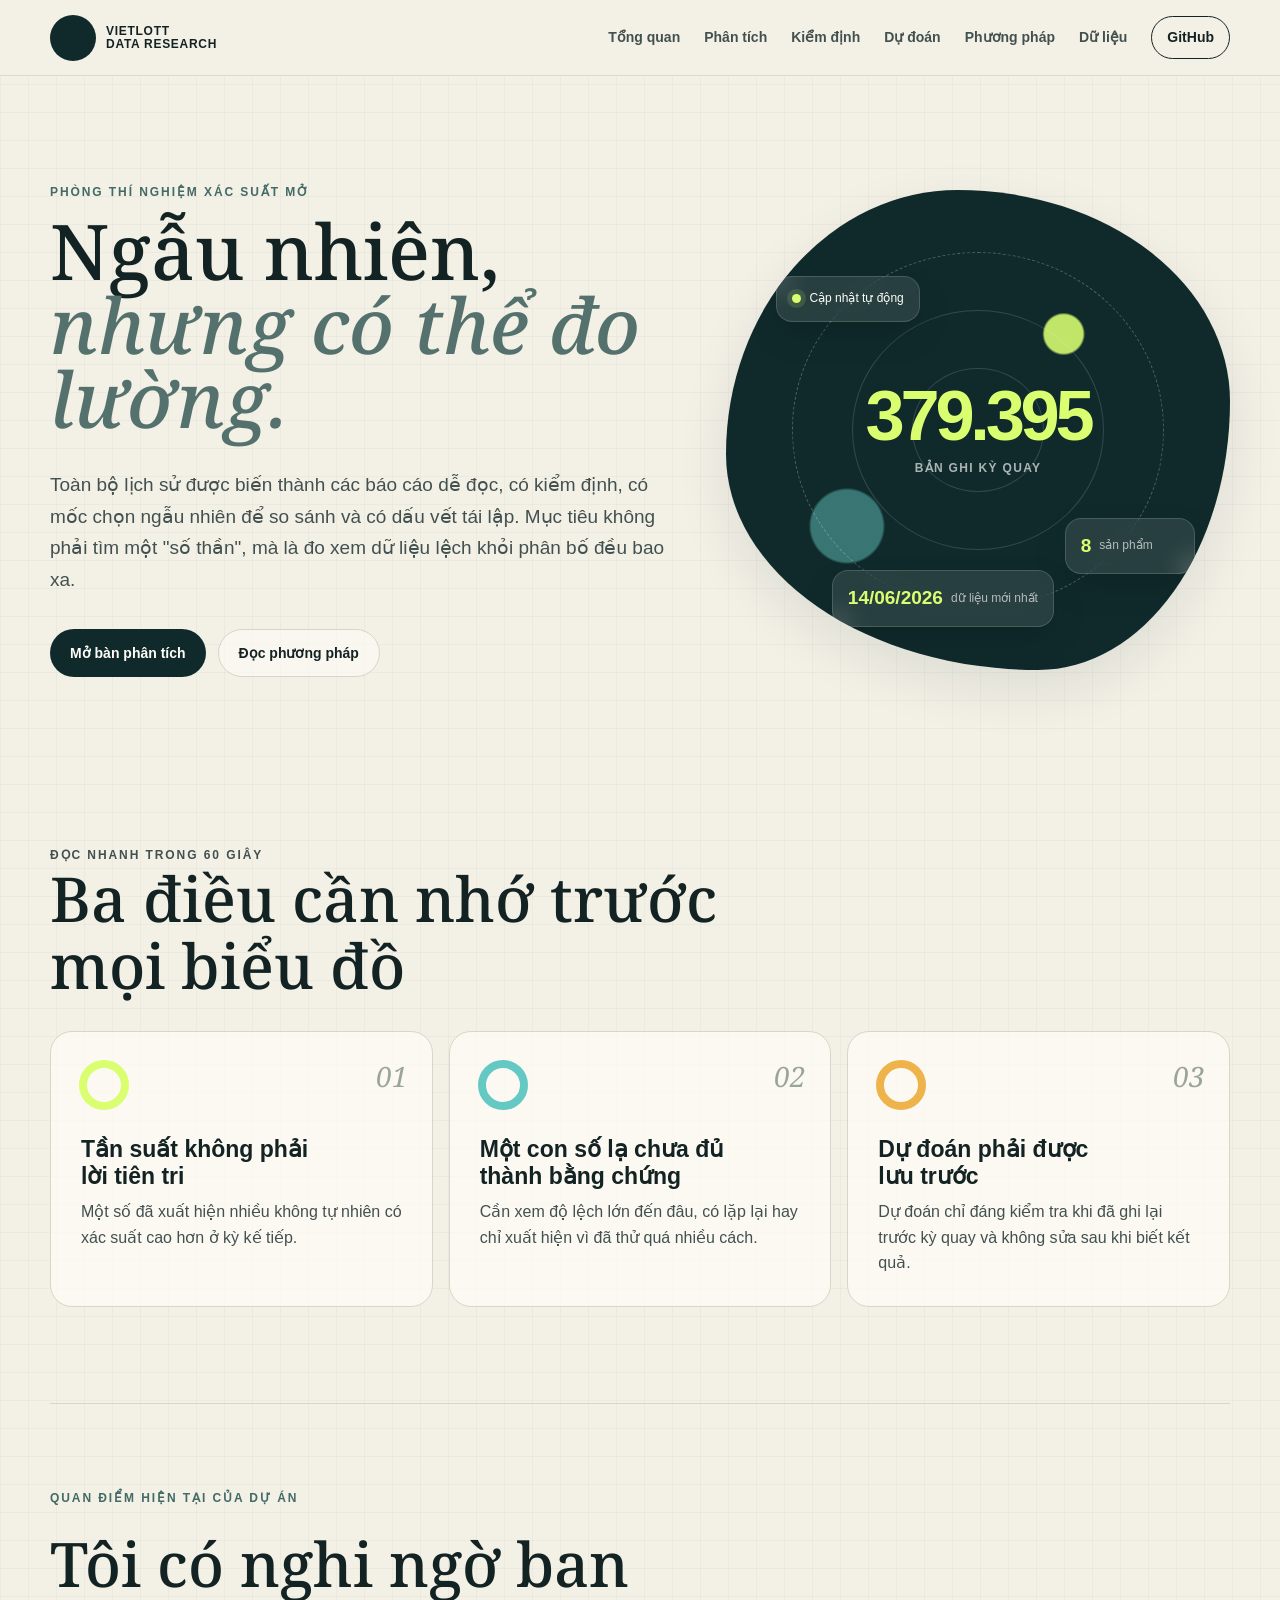
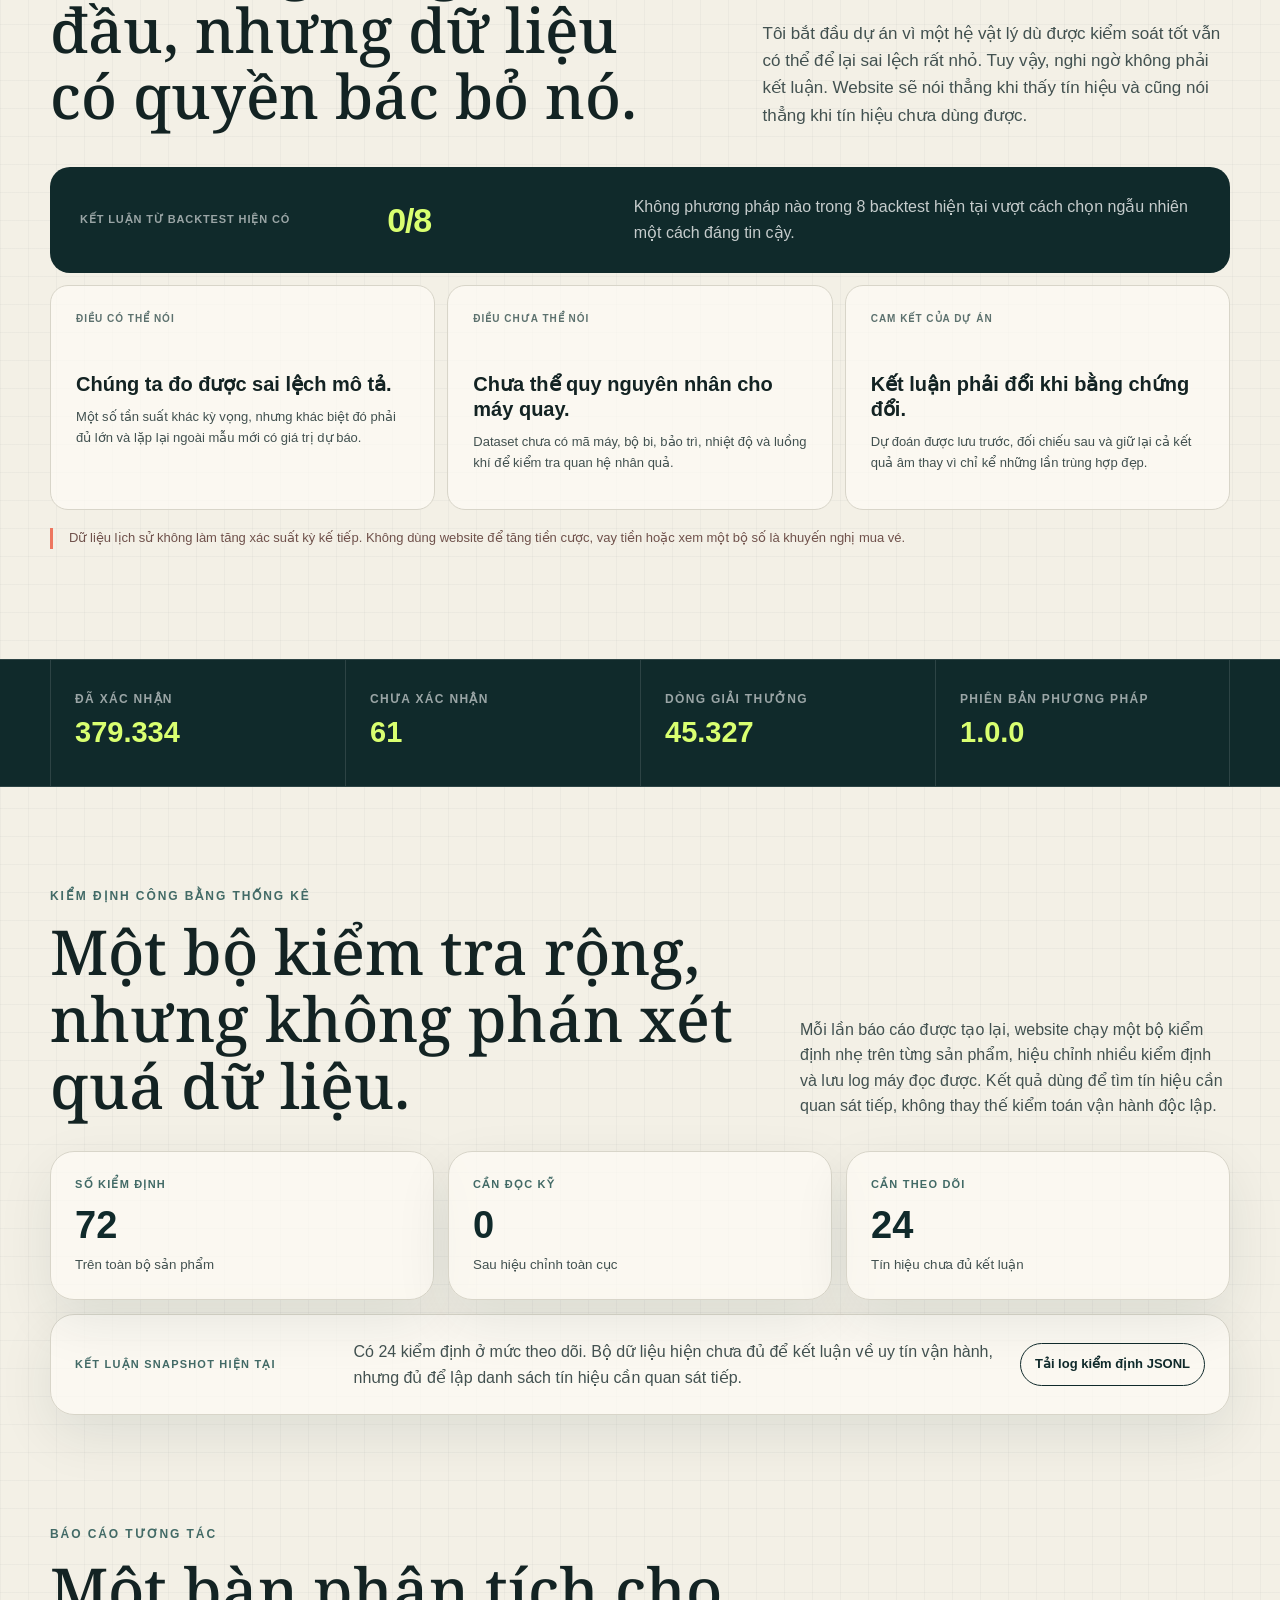
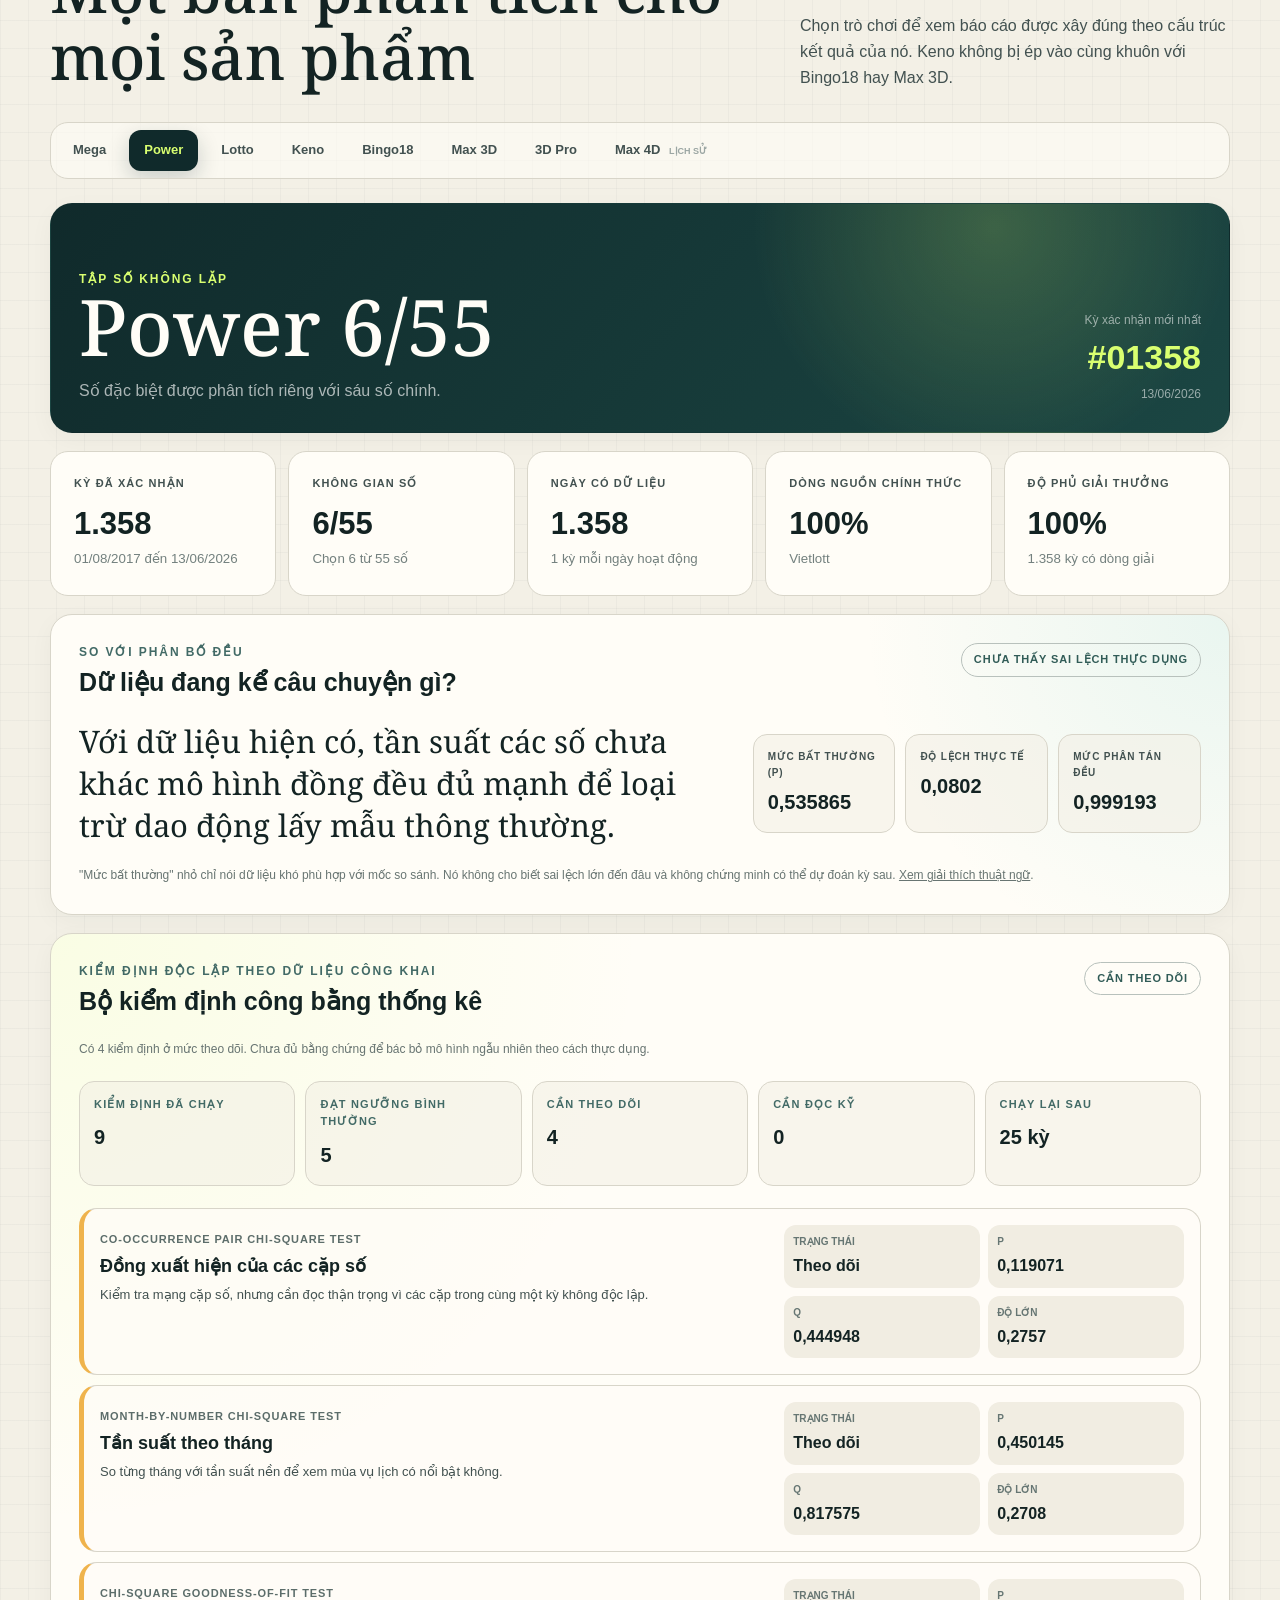
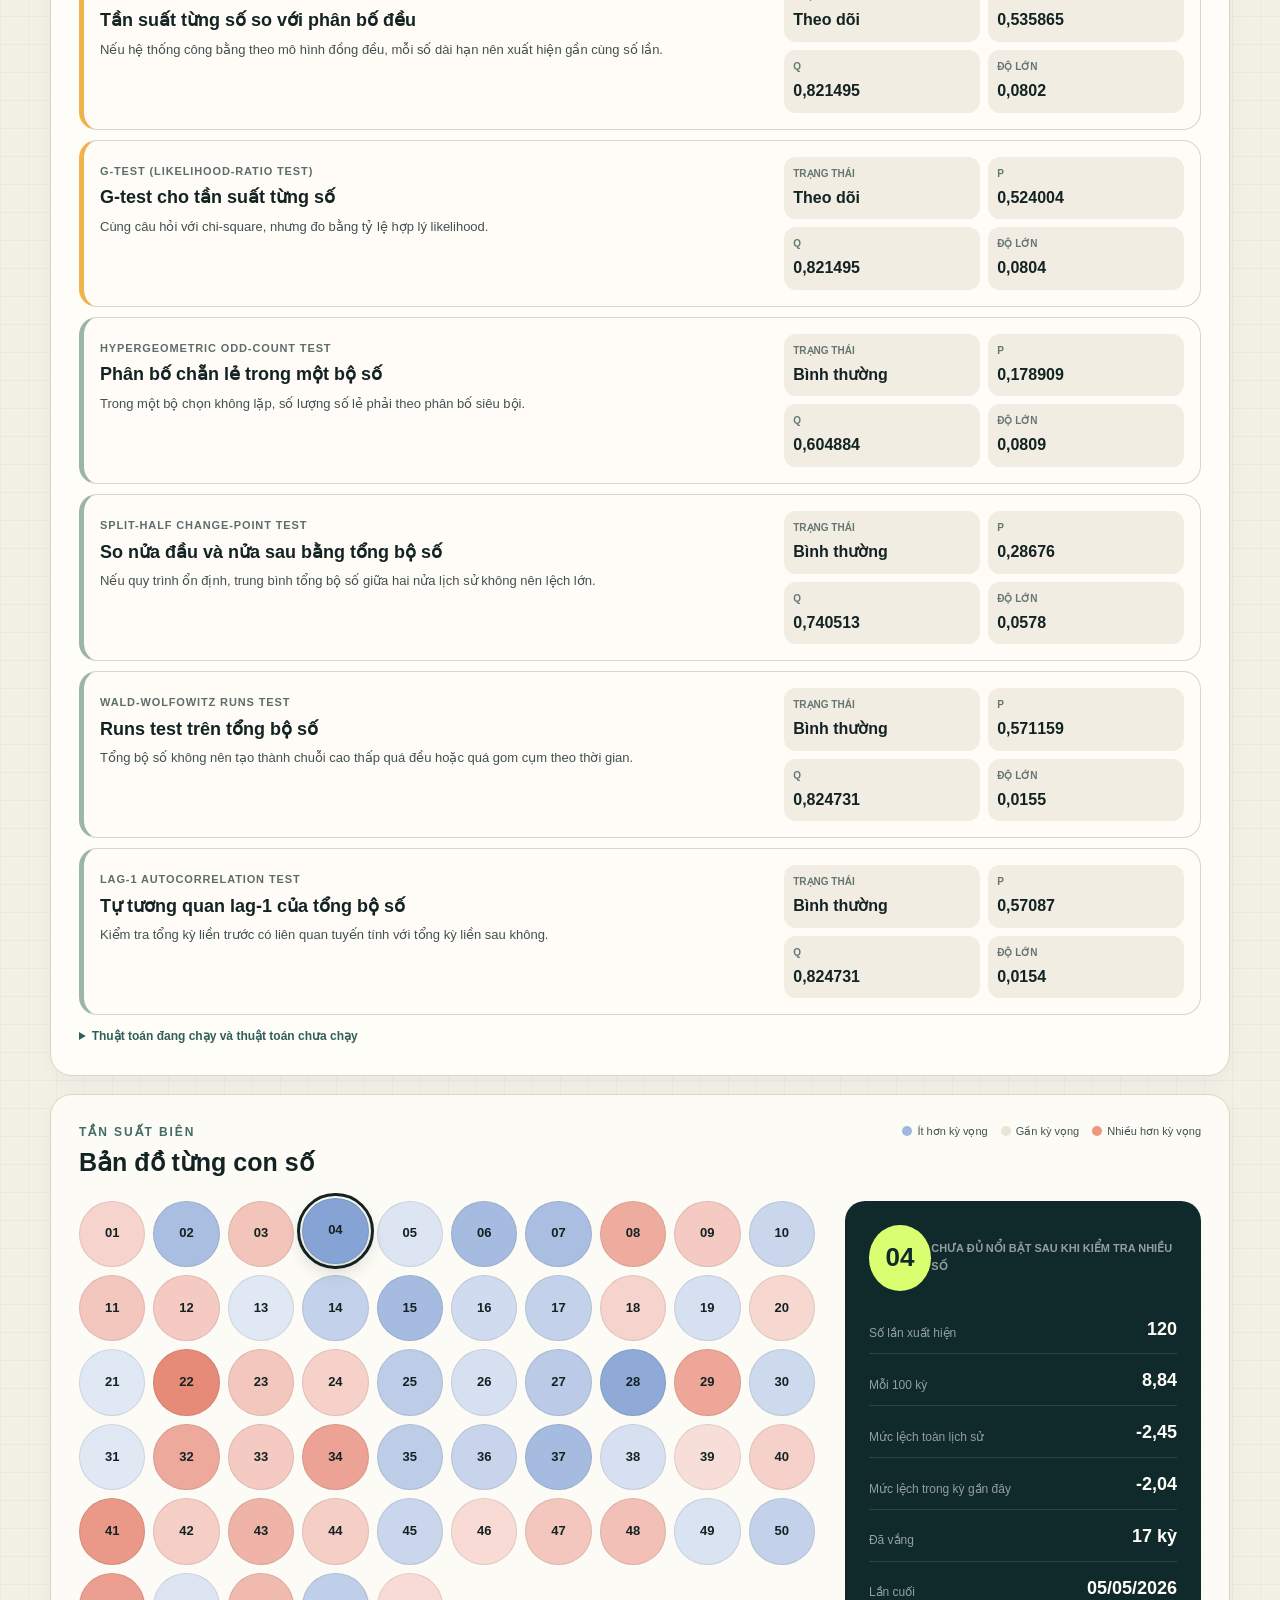
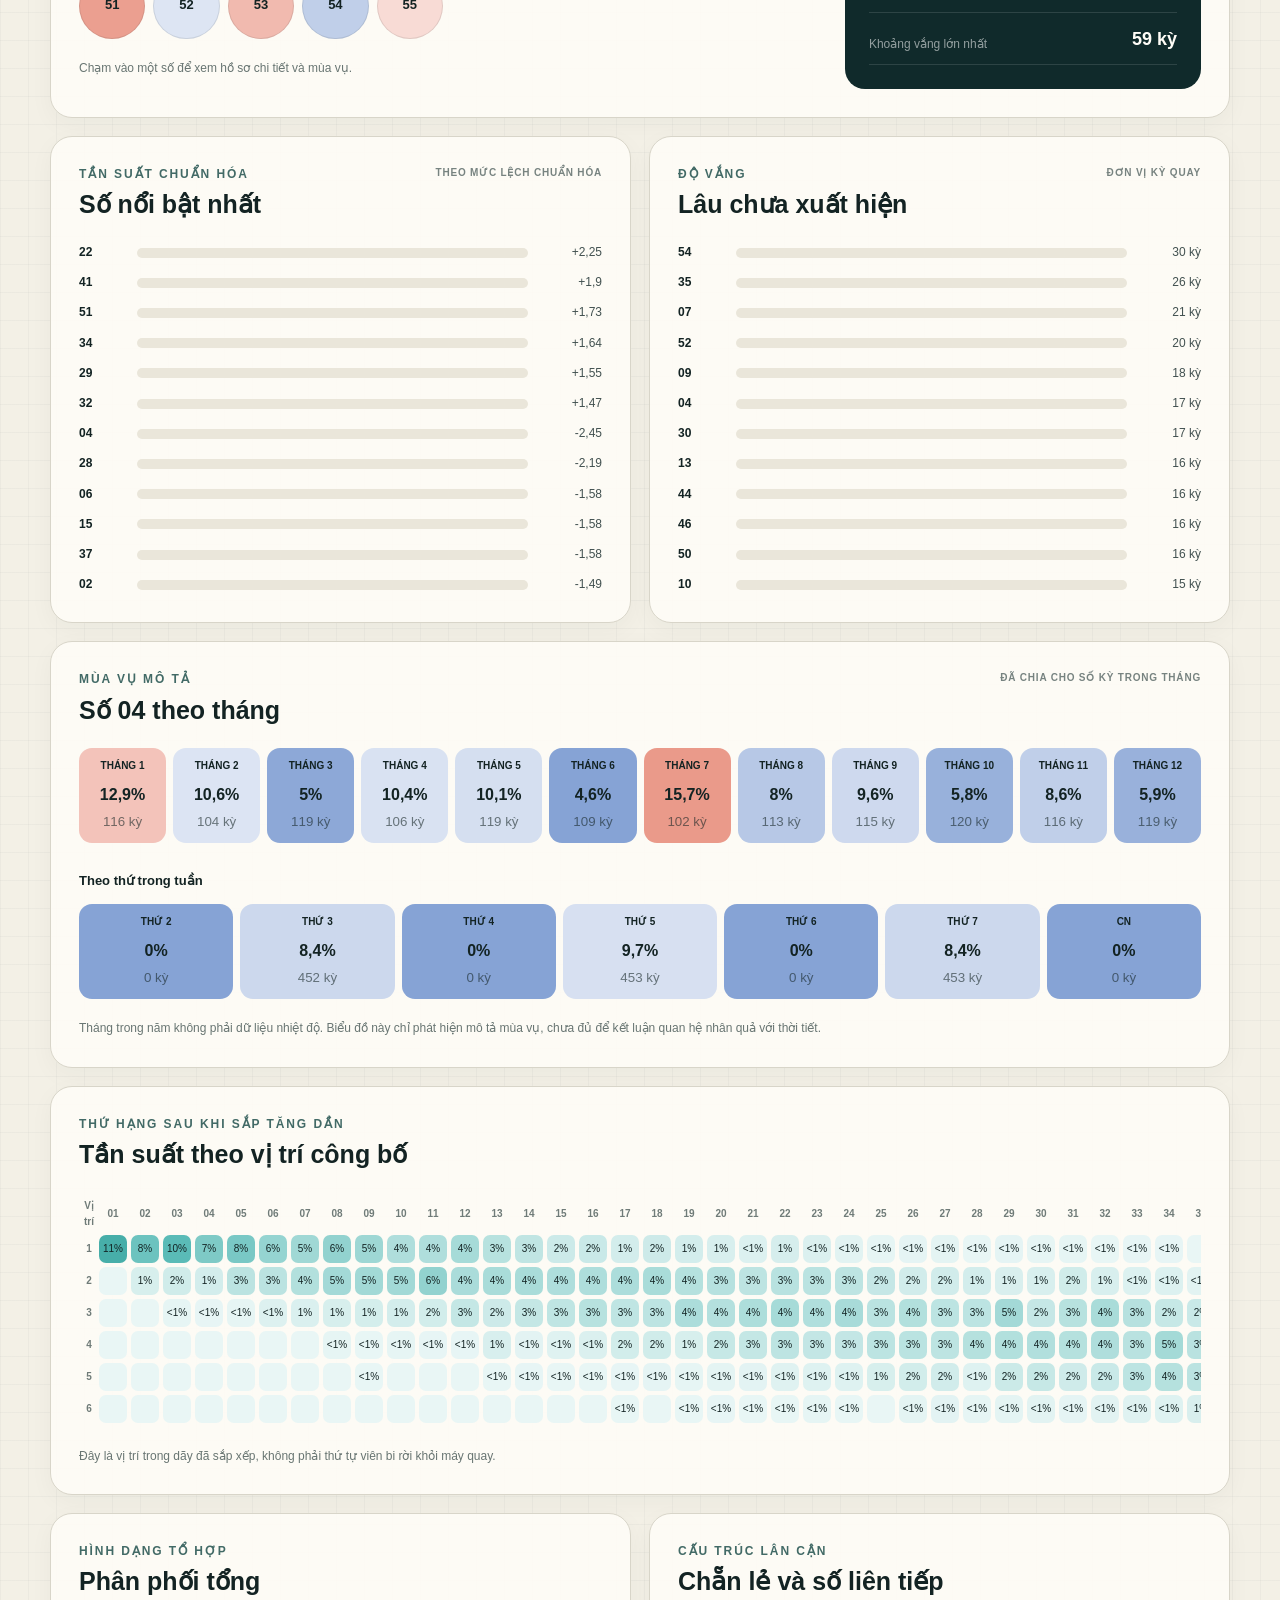
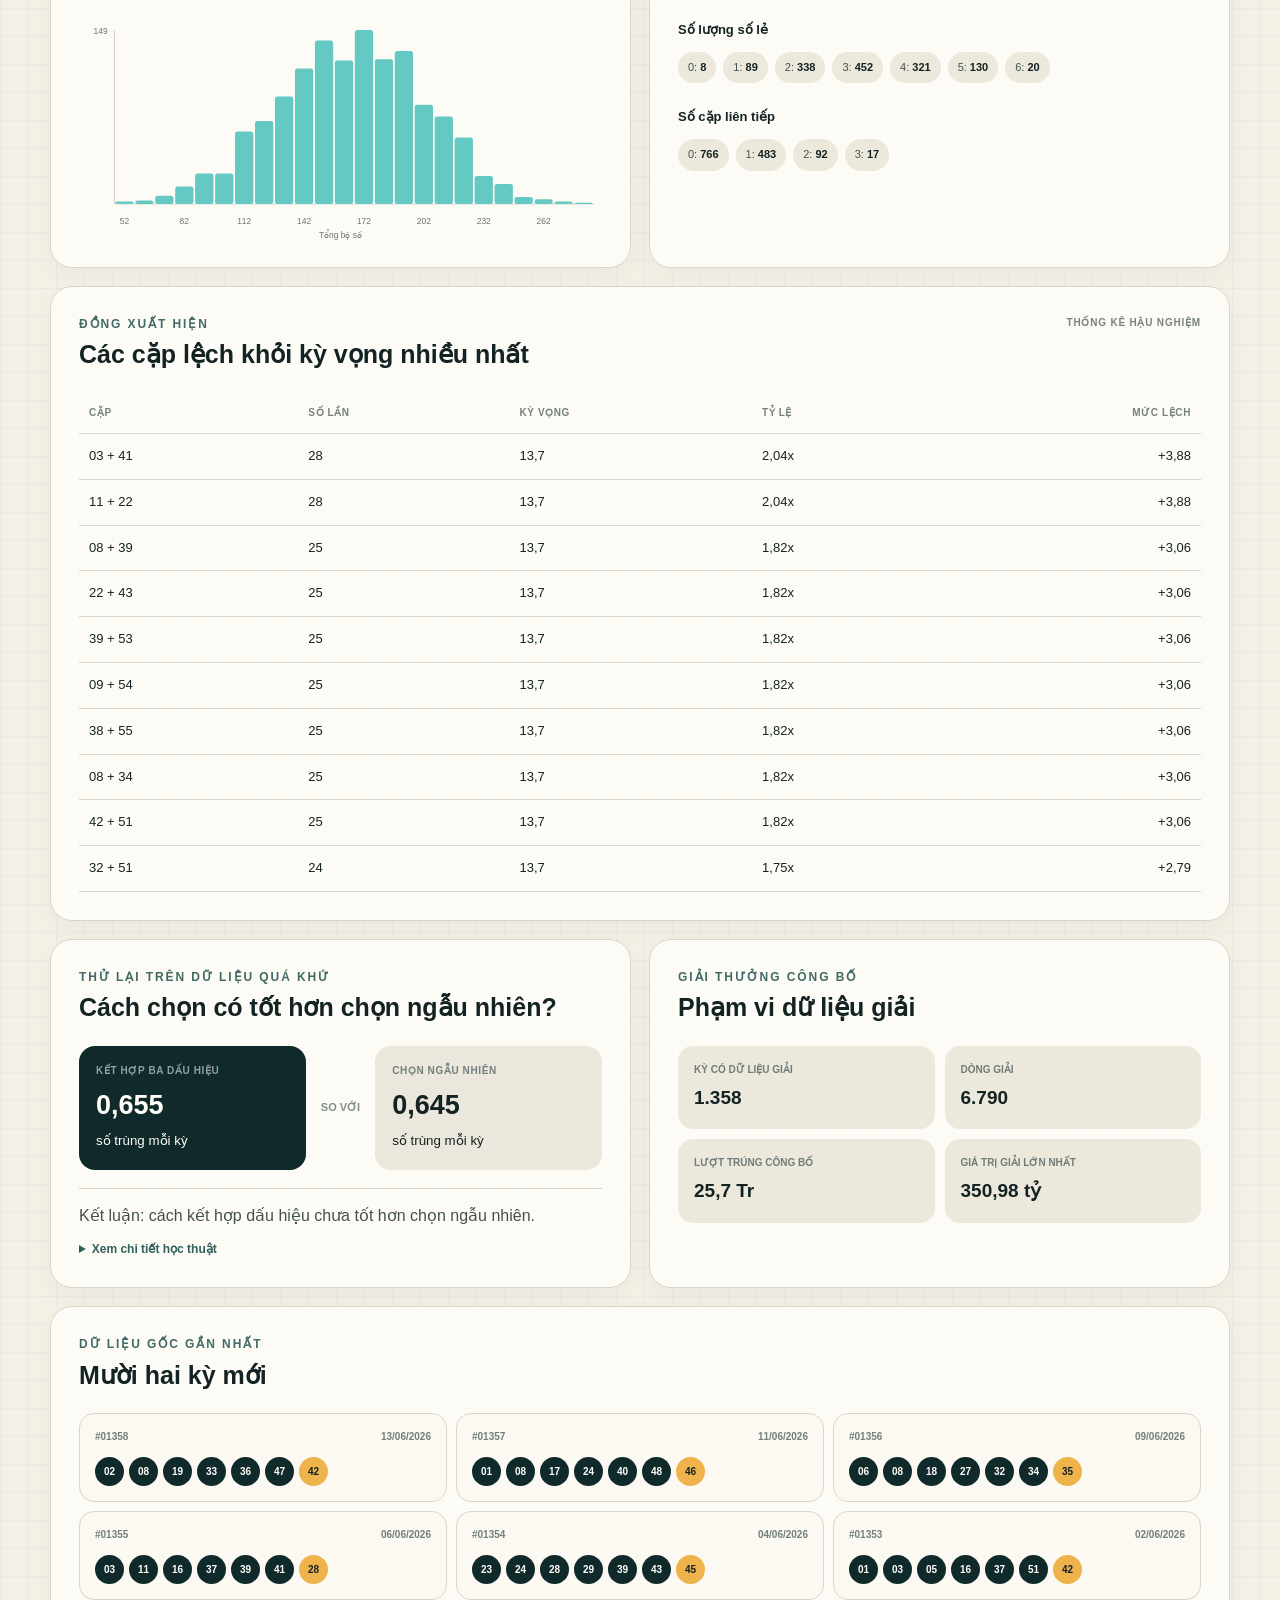
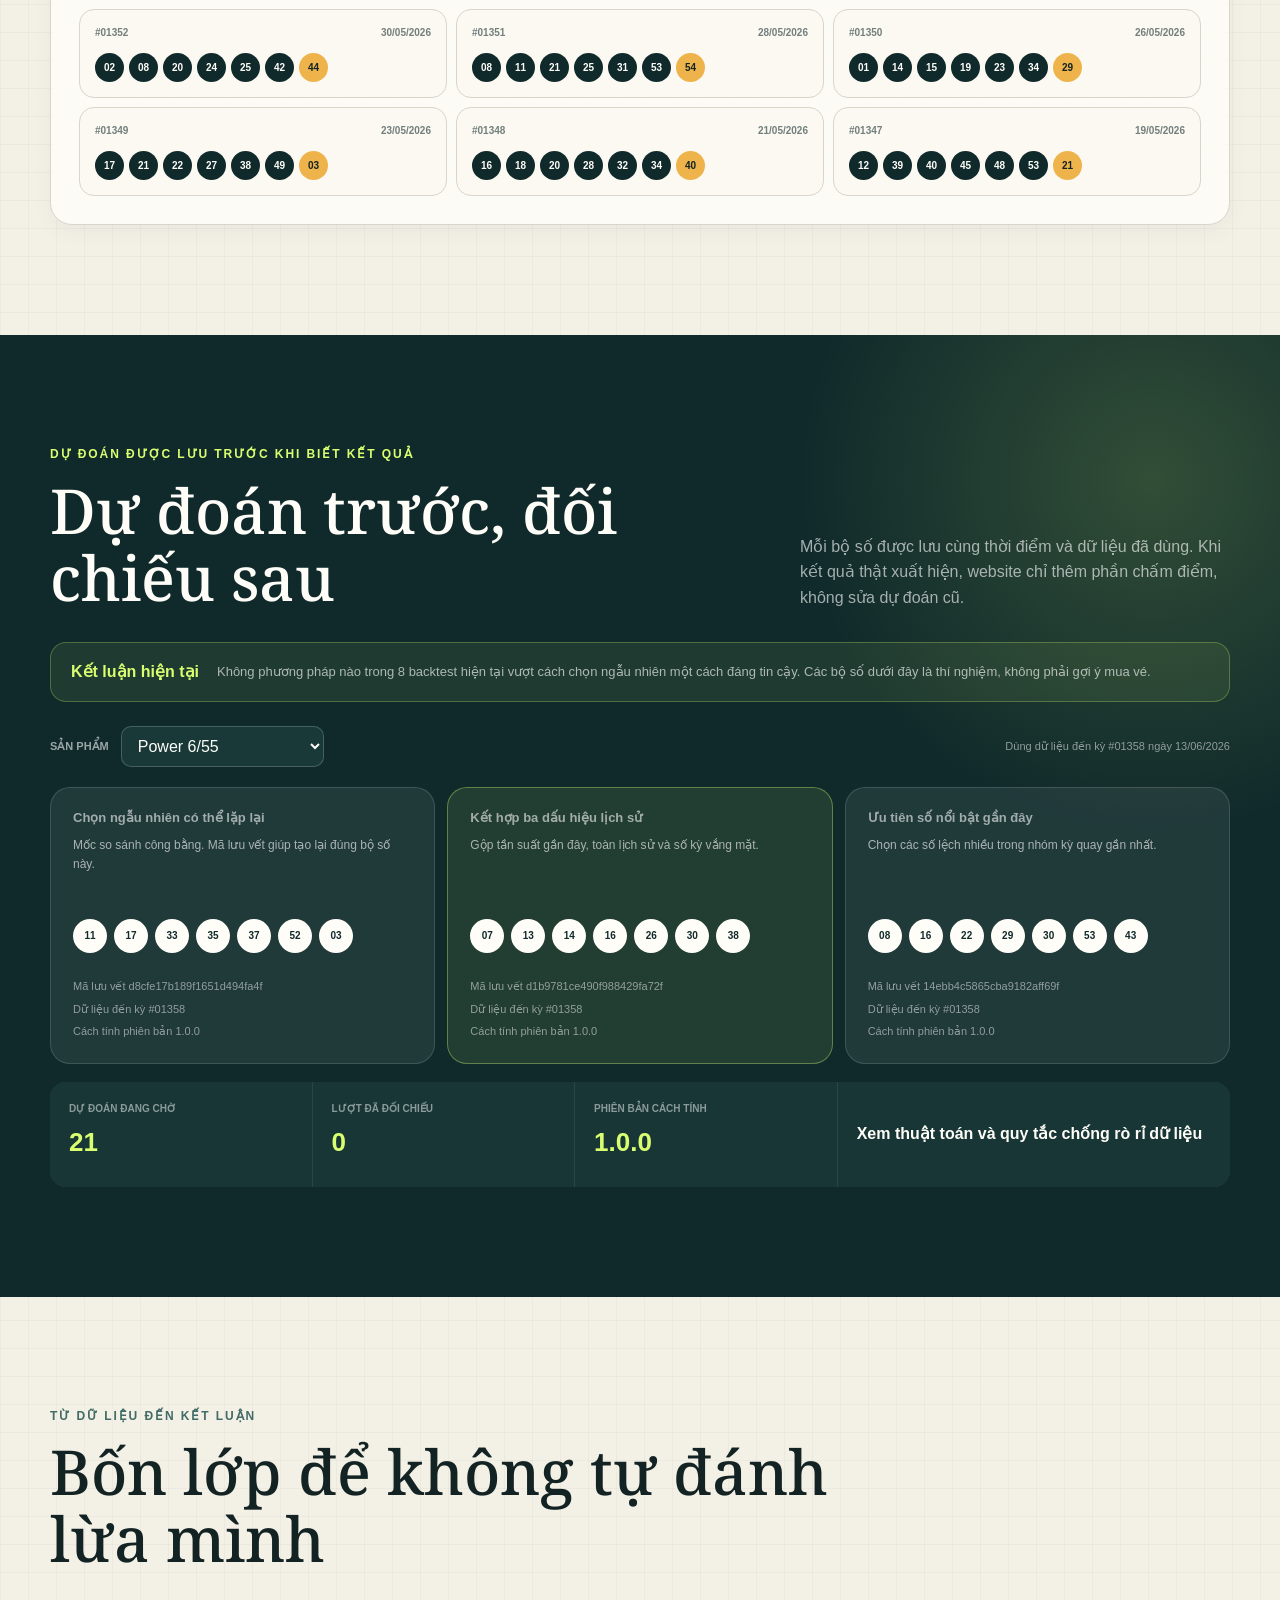
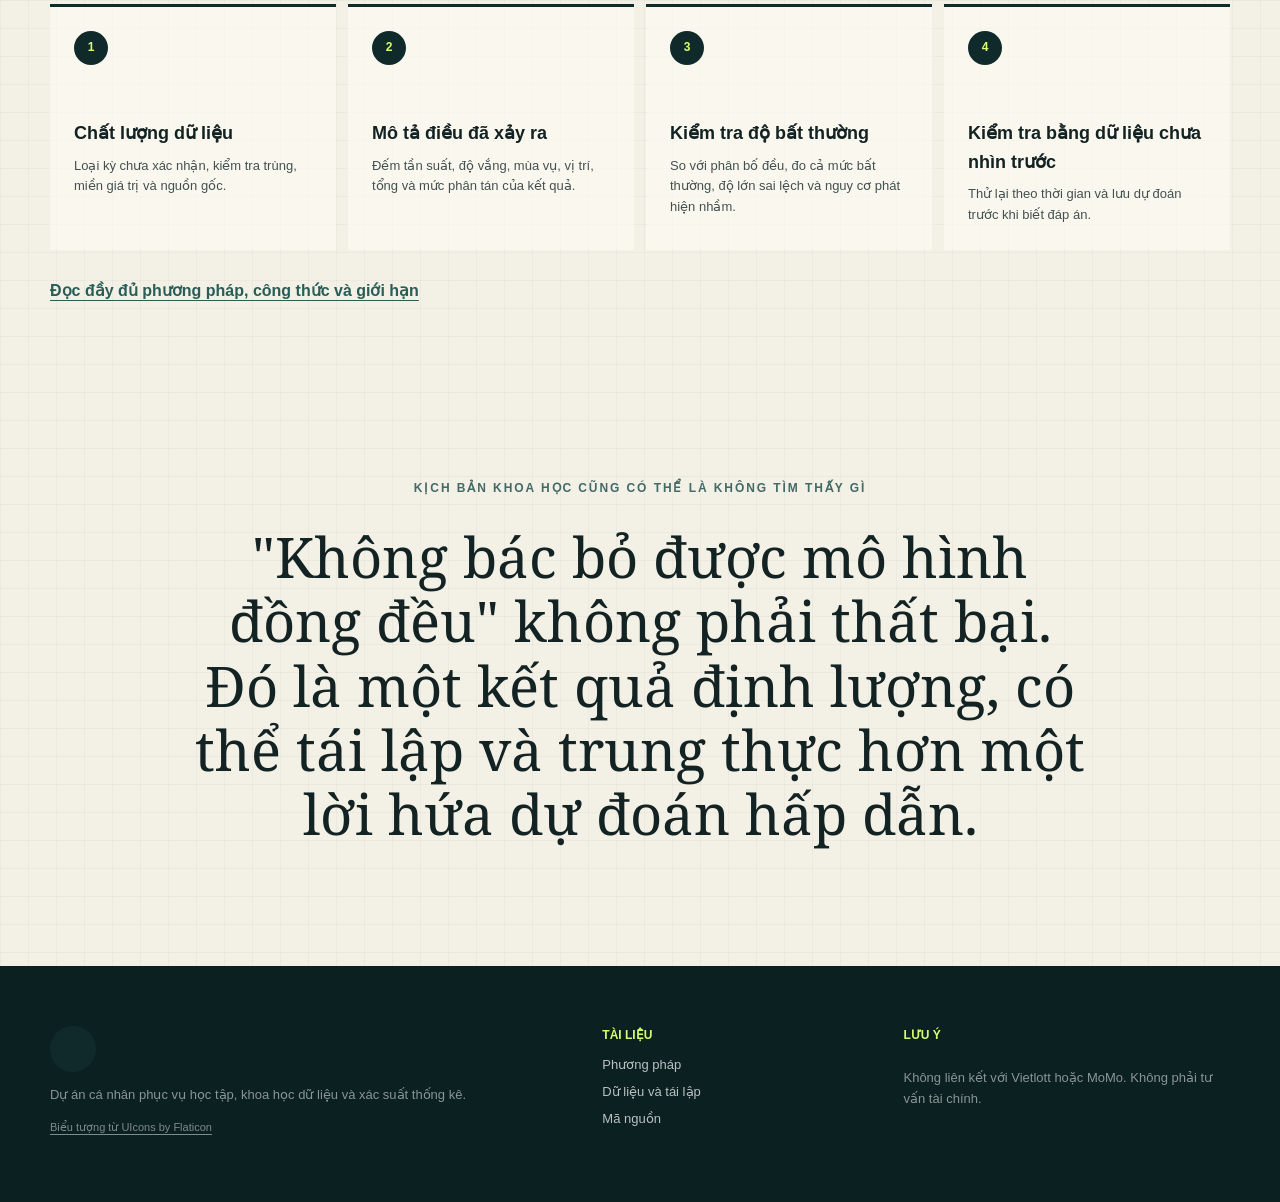
==== commit 24ee7ea4: "Thêm bộ kiểm định công bằng thống kê" ====
--- a/site/index.html
+++ b/site/index.html
@@ -9,9 +9,12 @@
   <meta property="og:description" content="Đo lường tính ngẫu nhiên bằng dữ liệu, không bán giấc mơ dự đoán.">
   <title>Vietlott Data Research</title>
   <link rel="icon" href="assets/favicon.svg" type="image/svg+xml">
+  <link rel="preconnect" href="https://fonts.googleapis.com">
+  <link rel="preconnect" href="https://fonts.gstatic.com" crossorigin>
+  <link rel="stylesheet" href="https://fonts.googleapis.com/css2?family=Noto+Serif:ital,wght@0,400;0,500;1,400;1,500&amp;display=swap">
   <link rel="stylesheet" href="https://cdn-uicons.flaticon.com/3.0.0/uicons-regular-rounded/css/uicons-regular-rounded.css">
-  <link rel="stylesheet" href="assets/styles.css?v=20260614-3">
-  <script src="assets/app.js?v=20260614-2" defer></script>
+  <link rel="stylesheet" href="assets/styles.css?v=20260614-6">
+  <script src="assets/app.js?v=20260614-6" defer></script>
 </head>
 <body>
   <a class="skip-link" href="#main">Bỏ qua điều hướng</a>
@@ -26,6 +29,7 @@
     <nav id="site-nav" class="site-nav" aria-label="Điều hướng chính">
       <a href="#tong-quan">Tổng quan</a>
       <a href="#phan-tich">Phân tích</a>
+      <a href="#kiem-dinh">Kiểm định</a>
       <a href="#du-doan">Dự đoán</a>
       <a href="phuong-phap.html">Phương pháp</a>
       <a href="du-lieu.html">Dữ liệu</a>
@@ -155,6 +159,42 @@
       </div>
     </section>
 
+    <section id="kiem-dinh" class="audit-overview shell" aria-labelledby="audit-title">
+      <div class="section-heading">
+        <div>
+          <p class="eyebrow">Kiểm định công bằng thống kê</p>
+          <h2 id="audit-title">Một bộ kiểm tra rộng, nhưng không phán xét quá dữ liệu.</h2>
+        </div>
+        <p>
+          Mỗi lần báo cáo được tạo lại, website chạy một bộ kiểm định nhẹ trên từng sản phẩm,
+          hiệu chỉnh nhiều kiểm định và lưu log máy đọc được. Kết quả dùng để tìm tín hiệu cần
+          quan sát tiếp, không thay thế kiểm toán vận hành độc lập.
+        </p>
+      </div>
+      <div class="audit-summary-grid">
+        <article>
+          <span>Số kiểm định</span>
+          <strong id="audit-test-count">...</strong>
+          <small>Trên toàn bộ sản phẩm</small>
+        </article>
+        <article>
+          <span>Cần đọc kỹ</span>
+          <strong id="audit-review-count">...</strong>
+          <small>Sau hiệu chỉnh toàn cục</small>
+        </article>
+        <article>
+          <span>Cần theo dõi</span>
+          <strong id="audit-watch-count">...</strong>
+          <small>Tín hiệu chưa đủ kết luận</small>
+        </article>
+      </div>
+      <div class="audit-conclusion-card">
+        <span>Kết luận snapshot hiện tại</span>
+        <p id="audit-global-conclusion">Đang đọc bộ kiểm định...</p>
+        <a href="data/audit-log.jsonl">Tải log kiểm định JSONL</a>
+      </div>
+    </section>
+
     <section id="phan-tich" class="analysis-section shell">
       <div class="section-heading">
         <div>
@@ -207,6 +247,25 @@
             Nó không cho biết sai lệch lớn đến đâu và không chứng minh có thể dự đoán kỳ sau.
             <a href="phuong-phap.html#thuat-ngu">Xem giải thích thuật ngữ</a>.
           </p>
+        </section>
+
+        <section class="panel audit-panel">
+          <div class="panel-heading">
+            <div>
+              <p class="panel-kicker">Kiểm định độc lập theo dữ liệu công khai</p>
+              <h3>Bộ kiểm định công bằng thống kê</h3>
+            </div>
+            <span id="audit-product-verdict" class="verdict">...</span>
+          </div>
+          <p id="audit-product-conclusion" class="method-note">
+            Đang đọc các kiểm định phân bố, chuỗi thời gian và đồng xuất hiện.
+          </p>
+          <div id="audit-product-metrics" class="audit-mini-grid"></div>
+          <div id="audit-test-list" class="audit-test-list"></div>
+          <details class="technical-details">
+            <summary>Thuật toán đang chạy và thuật toán chưa chạy</summary>
+            <div id="audit-method-catalog"></div>
+          </details>
         </section>
 
         <div id="number-analysis" class="analysis-kind" hidden>
--- a/site/assets/styles.css
+++ b/site/assets/styles.css
@@ -14,6 +14,7 @@
   --shadow: 0 20px 55px rgb(16 42 43 / 9%);
   --radius: 22px;
   --shell: min(1180px, calc(100vw - 40px));
+  --font-display: "Noto Serif", "Times New Roman", serif;
 }
 
 * {
@@ -176,16 +177,17 @@
 .section-heading h2,
 .product-masthead h2,
 .closing blockquote {
-  font-family: Cambria, "Times New Roman", serif;
+  font-family: var(--font-display);
+  font-kerning: normal;
 }
 
 .hero h1 {
   max-width: 760px;
   margin: 0;
-  font-size: clamp(58px, 8vw, 106px);
+  font-size: clamp(48px, 6vw, 82px);
   font-weight: 500;
   line-height: 0.96;
-  letter-spacing: -0.045em;
+  letter-spacing: normal;
 }
 
 .hero h1 span {
@@ -364,7 +366,7 @@
   font-size: clamp(38px, 5vw, 62px);
   font-weight: 500;
   line-height: 1.08;
-  letter-spacing: -0.025em;
+  letter-spacing: normal;
 }
 
 .section-heading > p {
@@ -406,7 +408,9 @@
   top: 22px;
   right: 24px;
   color: #9aa39c;
-  font: italic 28px Georgia, serif;
+  font-family: var(--font-display);
+  font-size: 28px;
+  font-style: italic;
 }
 
 .principle-card::after {
@@ -448,8 +452,11 @@
 
 .stance-intro h2 {
   margin: 0;
-  font: 500 clamp(38px, 4.8vw, 62px)/1.08 Cambria, "Times New Roman", serif;
-  letter-spacing: -0.025em;
+  font-family: var(--font-display);
+  font-size: clamp(38px, 4.8vw, 62px);
+  font-weight: 500;
+  line-height: 1.08;
+  letter-spacing: normal;
 }
 
 .stance-intro > p:last-child {
@@ -569,6 +576,77 @@
 .data-ribbon strong {
   color: var(--acid);
   font-size: 29px;
+}
+
+.audit-overview {
+  padding-block: 100px 0;
+}
+
+.audit-summary-grid {
+  display: grid;
+  grid-template-columns: repeat(3, 1fr);
+  gap: 14px;
+}
+
+.audit-summary-grid article,
+.audit-conclusion-card {
+  border: 1px solid var(--line);
+  border-radius: 24px;
+  background: rgb(255 253 247 / 68%);
+  box-shadow: var(--shadow);
+}
+
+.audit-summary-grid article {
+  padding: 24px;
+}
+
+.audit-summary-grid span,
+.audit-conclusion-card span,
+.audit-mini-grid span {
+  display: block;
+  color: #426a66;
+  font-size: 11px;
+  font-weight: 900;
+  letter-spacing: 0.11em;
+  text-transform: uppercase;
+}
+
+.audit-summary-grid strong {
+  display: block;
+  margin-top: 12px;
+  color: var(--forest);
+  font-size: 38px;
+  line-height: 1;
+}
+
+.audit-summary-grid small {
+  display: block;
+  margin-top: 10px;
+  color: var(--ink-soft);
+}
+
+.audit-conclusion-card {
+  display: grid;
+  grid-template-columns: 0.4fr 1fr auto;
+  gap: 20px;
+  align-items: center;
+  margin-top: 14px;
+  padding: 24px;
+}
+
+.audit-conclusion-card p {
+  margin: 0;
+  color: var(--ink-soft);
+}
+
+.audit-conclusion-card a {
+  padding: 10px 14px;
+  border: 1px solid var(--forest);
+  border-radius: 999px;
+  color: var(--forest);
+  font-size: 13px;
+  font-weight: 900;
+  text-decoration: none;
 }
 
 .analysis-section {
@@ -638,7 +716,8 @@
   to { transform: rotate(360deg); }
 }
 
-.dashboard {
+.dashboard,
+.analysis-kind {
   display: grid;
   gap: 18px;
 }
@@ -682,7 +761,7 @@
   font-size: clamp(48px, 7vw, 78px);
   font-weight: 500;
   line-height: 0.95;
-  letter-spacing: -0.055em;
+  letter-spacing: normal;
 }
 
 .product-masthead p {
@@ -800,8 +879,10 @@
 
 .big-explanation {
   margin: 0;
-  font: 31px/1.35 Georgia, serif;
-  letter-spacing: -0.02em;
+  font-family: var(--font-display);
+  font-size: 31px;
+  line-height: 1.35;
+  letter-spacing: normal;
 }
 
 .test-metrics {
@@ -830,6 +911,133 @@
   display: block;
   margin-top: 5px;
   font-size: 20px;
+}
+
+.audit-panel {
+  background:
+    radial-gradient(circle at 0 0, rgb(217 255 112 / 14%), transparent 28%),
+    var(--paper);
+}
+
+.audit-mini-grid {
+  display: grid;
+  grid-template-columns: repeat(5, 1fr);
+  gap: 10px;
+  margin: 22px 0;
+}
+
+.audit-mini-grid article {
+  padding: 14px;
+  border: 1px solid var(--line);
+  border-radius: 15px;
+  background: rgb(243 240 230 / 58%);
+}
+
+.audit-mini-grid strong {
+  display: block;
+  margin-top: 8px;
+  font-size: 20px;
+}
+
+.audit-test-list {
+  display: grid;
+  gap: 10px;
+}
+
+.audit-test-row {
+  display: grid;
+  grid-template-columns: 1fr minmax(260px, 0.6fr);
+  gap: 18px;
+  padding: 16px;
+  border: 1px solid var(--line);
+  border-left-width: 5px;
+  border-radius: 18px;
+  background: rgb(255 253 247 / 72%);
+}
+
+.audit-test-row.pass {
+  border-left-color: #9ab7a5;
+}
+
+.audit-test-row.watch {
+  border-left-color: var(--amber);
+}
+
+.audit-test-row.review {
+  border-left-color: var(--coral);
+}
+
+.audit-test-row.skipped {
+  border-left-color: #b9b3a5;
+}
+
+.audit-test-row span {
+  color: #5c6d6a;
+  font-size: 11px;
+  font-weight: 850;
+  letter-spacing: 0.08em;
+  text-transform: uppercase;
+}
+
+.audit-test-row strong {
+  display: block;
+  margin-top: 5px;
+  font-size: 18px;
+  line-height: 1.2;
+}
+
+.audit-test-row p {
+  margin: 8px 0 0;
+  color: var(--ink-soft);
+  font-size: 13px;
+}
+
+.audit-test-row dl {
+  display: grid;
+  grid-template-columns: repeat(2, 1fr);
+  gap: 8px;
+  margin: 0;
+}
+
+.audit-test-row dl div {
+  padding: 9px;
+  border-radius: 12px;
+  background: #f1ede2;
+}
+
+.audit-test-row dt {
+  color: #667673;
+  font-size: 10px;
+  font-weight: 850;
+  text-transform: uppercase;
+}
+
+.audit-test-row dd {
+  margin: 3px 0 0;
+  font-weight: 900;
+}
+
+.audit-family-list {
+  display: grid;
+  grid-template-columns: repeat(2, 1fr);
+  gap: 10px;
+  margin-top: 12px;
+}
+
+.audit-family-list article {
+  padding: 12px;
+  border-radius: 14px;
+  background: #f1ede2;
+}
+
+.audit-family-list strong,
+.audit-family-list span {
+  display: block;
+}
+
+.audit-family-list span {
+  margin-top: 4px;
+  color: var(--ink-soft);
 }
 
 .method-note {
@@ -1524,7 +1732,7 @@
   margin: 26px auto 0;
   font-size: clamp(31px, 4.5vw, 56px);
   line-height: 1.15;
-  letter-spacing: -0.035em;
+  letter-spacing: normal;
 }
 
 .site-footer {
@@ -1640,8 +1848,15 @@
 
   .data-ribbon-inner,
   .metric-grid,
+  .audit-summary-grid,
+  .audit-mini-grid,
   .method-steps {
     grid-template-columns: repeat(2, 1fr);
+  }
+
+  .audit-conclusion-card,
+  .audit-test-row {
+    grid-template-columns: 1fr;
   }
 
   .number-map-layout {
@@ -1720,6 +1935,9 @@
 
   .data-ribbon-inner,
   .metric-grid,
+  .audit-summary-grid,
+  .audit-mini-grid,
+  .audit-family-list,
   .two-column,
   .recent-draws,
   .method-steps,
@@ -1734,10 +1952,20 @@
   }
 
   .analysis-section,
+  .audit-overview,
   .prediction-section,
   .method-preview,
   .project-stance {
     padding-block: 75px;
+  }
+
+  .audit-conclusion-card,
+  .audit-test-row {
+    grid-template-columns: 1fr;
+  }
+
+  .audit-test-row dl {
+    grid-template-columns: 1fr;
   }
 
   .project-stance {
@@ -1857,8 +2085,11 @@
 .document-hero h1 {
   max-width: 980px;
   margin: 0;
-  font: 500 clamp(58px, 8vw, 102px) / 0.95 Georgia, serif;
-  letter-spacing: -0.06em;
+  font-family: var(--font-display);
+  font-size: clamp(58px, 8vw, 102px);
+  font-weight: 500;
+  line-height: 1.02;
+  letter-spacing: normal;
 }
 
 .document-hero > p:last-child {
@@ -1918,13 +2149,18 @@
 .article-index {
   margin: 0 0 12px;
   color: #62817d;
-  font: italic 18px Georgia, serif;
+  font-family: var(--font-display);
+  font-size: 18px;
+  font-style: italic;
 }
 
 .research-article h2 {
   margin: 0 0 24px;
-  font: 500 clamp(36px, 5vw, 58px) / 1 Georgia, serif;
-  letter-spacing: -0.04em;
+  font-family: var(--font-display);
+  font-size: clamp(36px, 5vw, 58px);
+  font-weight: 500;
+  line-height: 1.08;
+  letter-spacing: normal;
 }
 
 .research-article h3 {
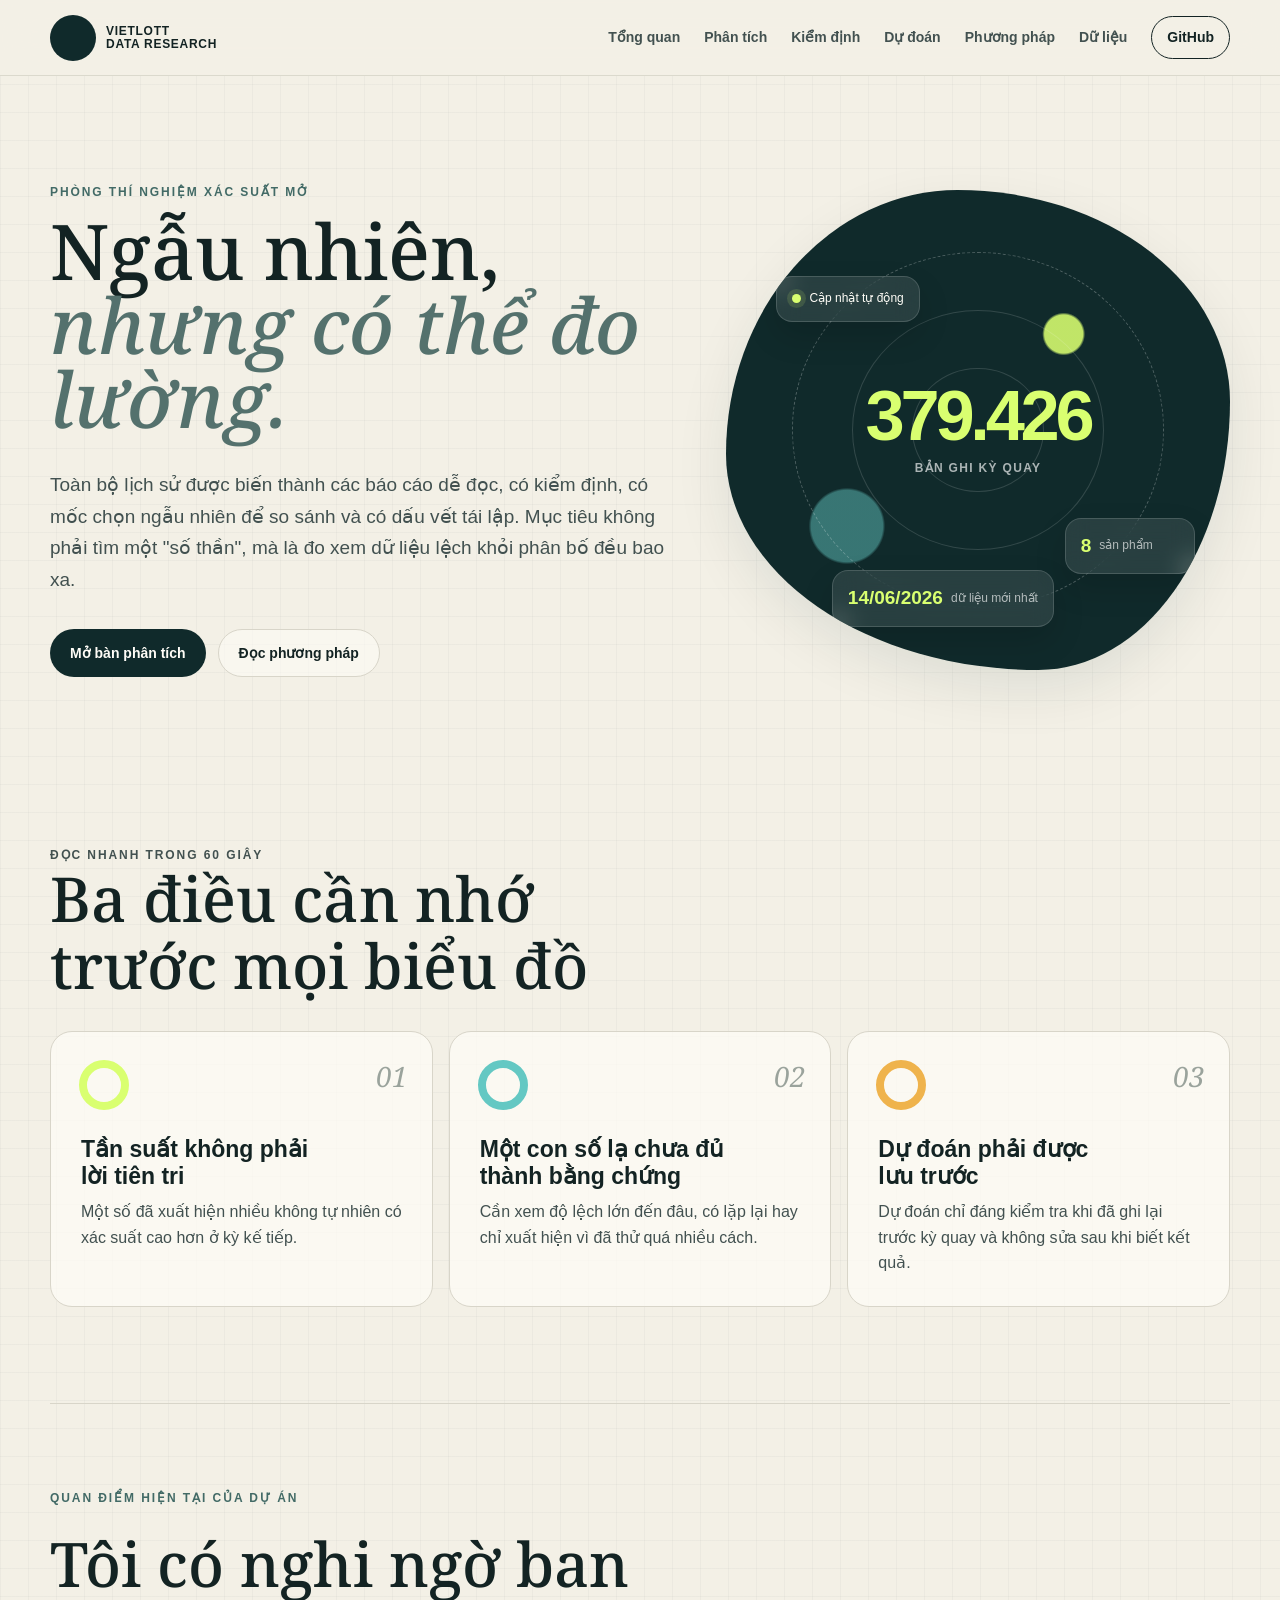
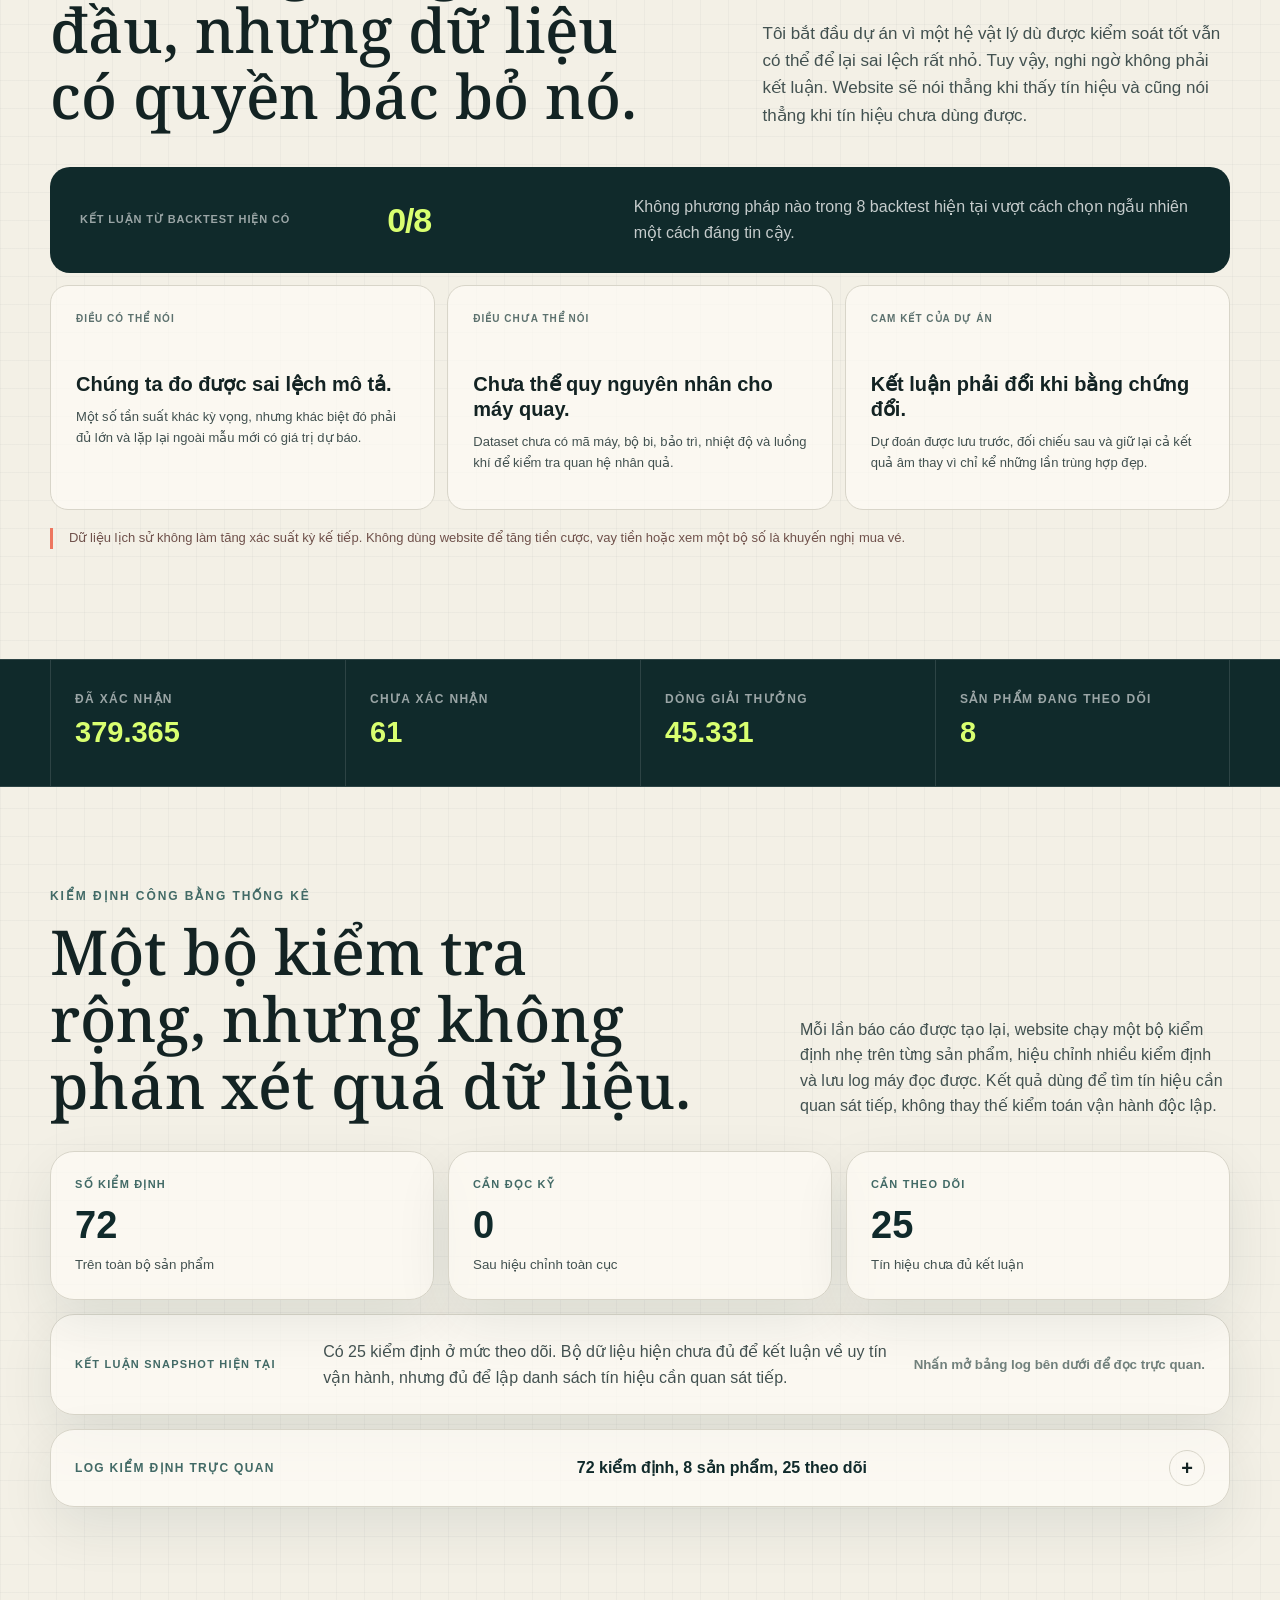
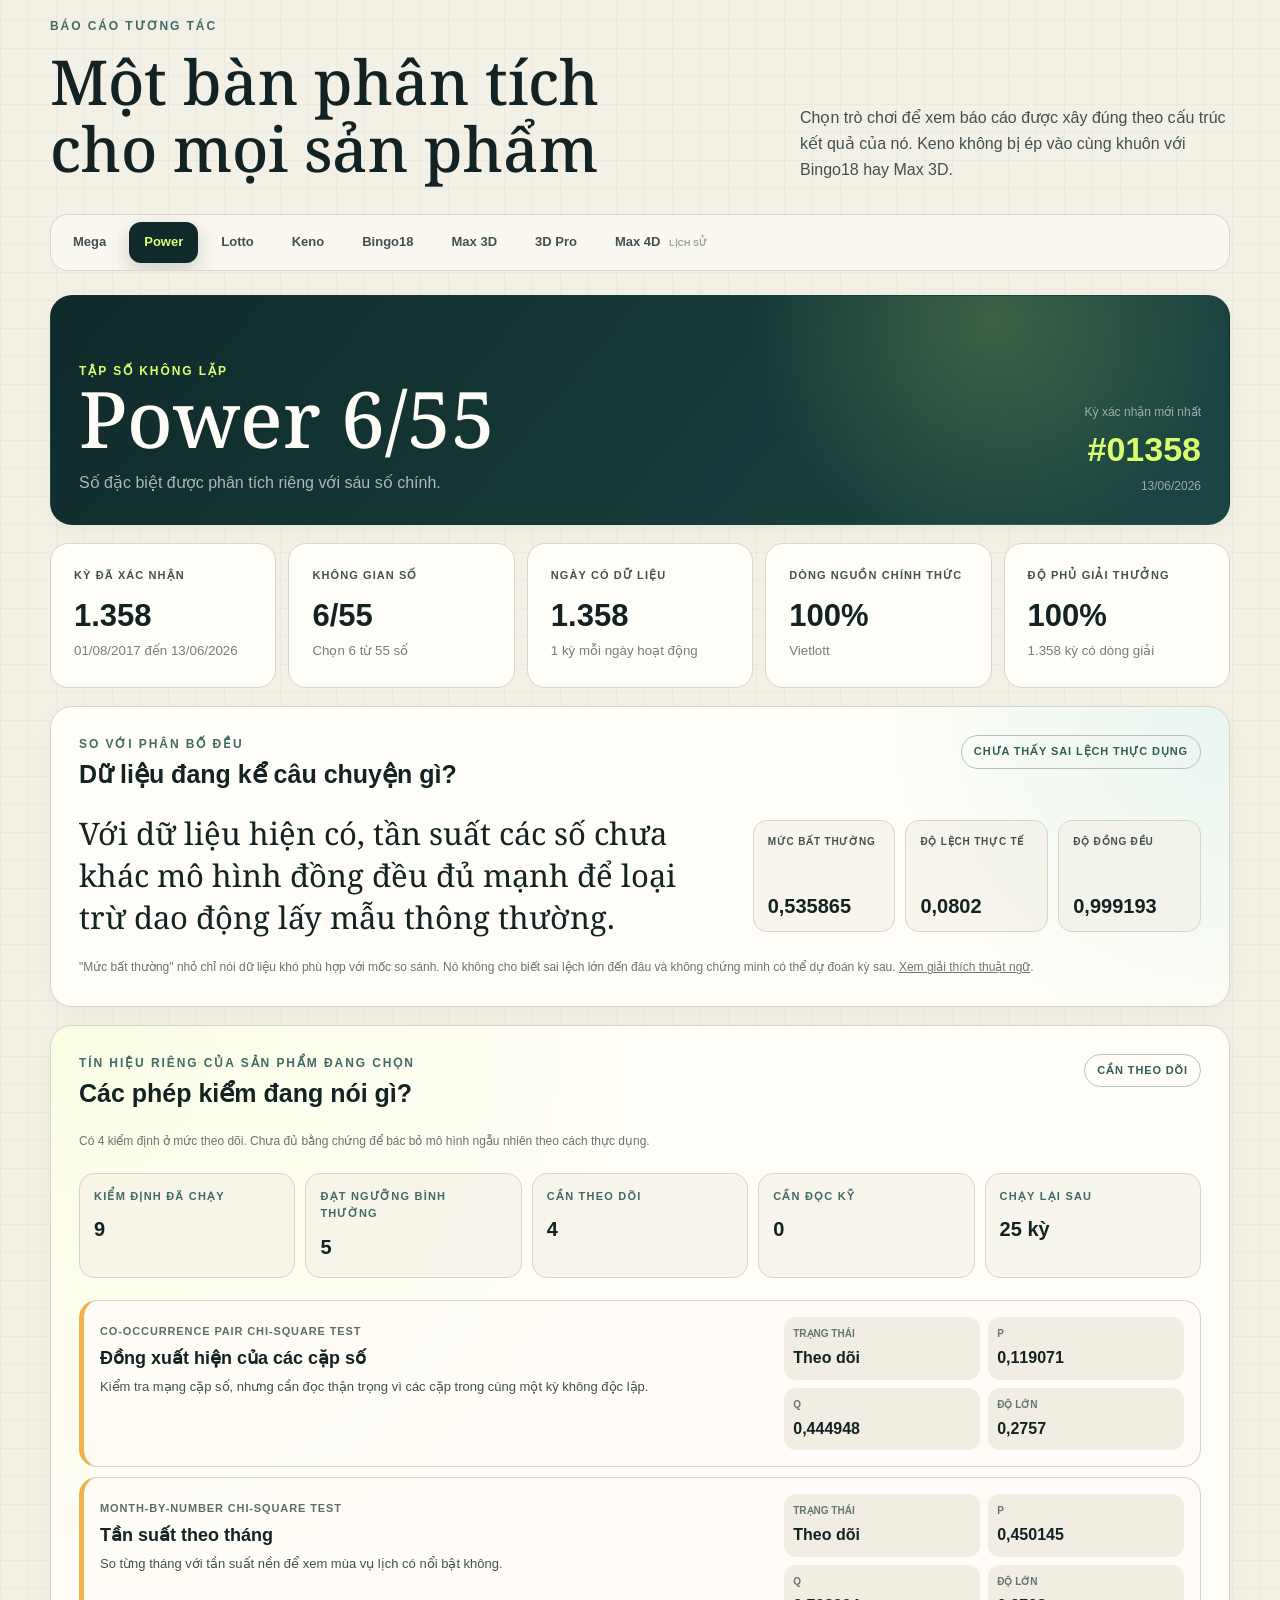
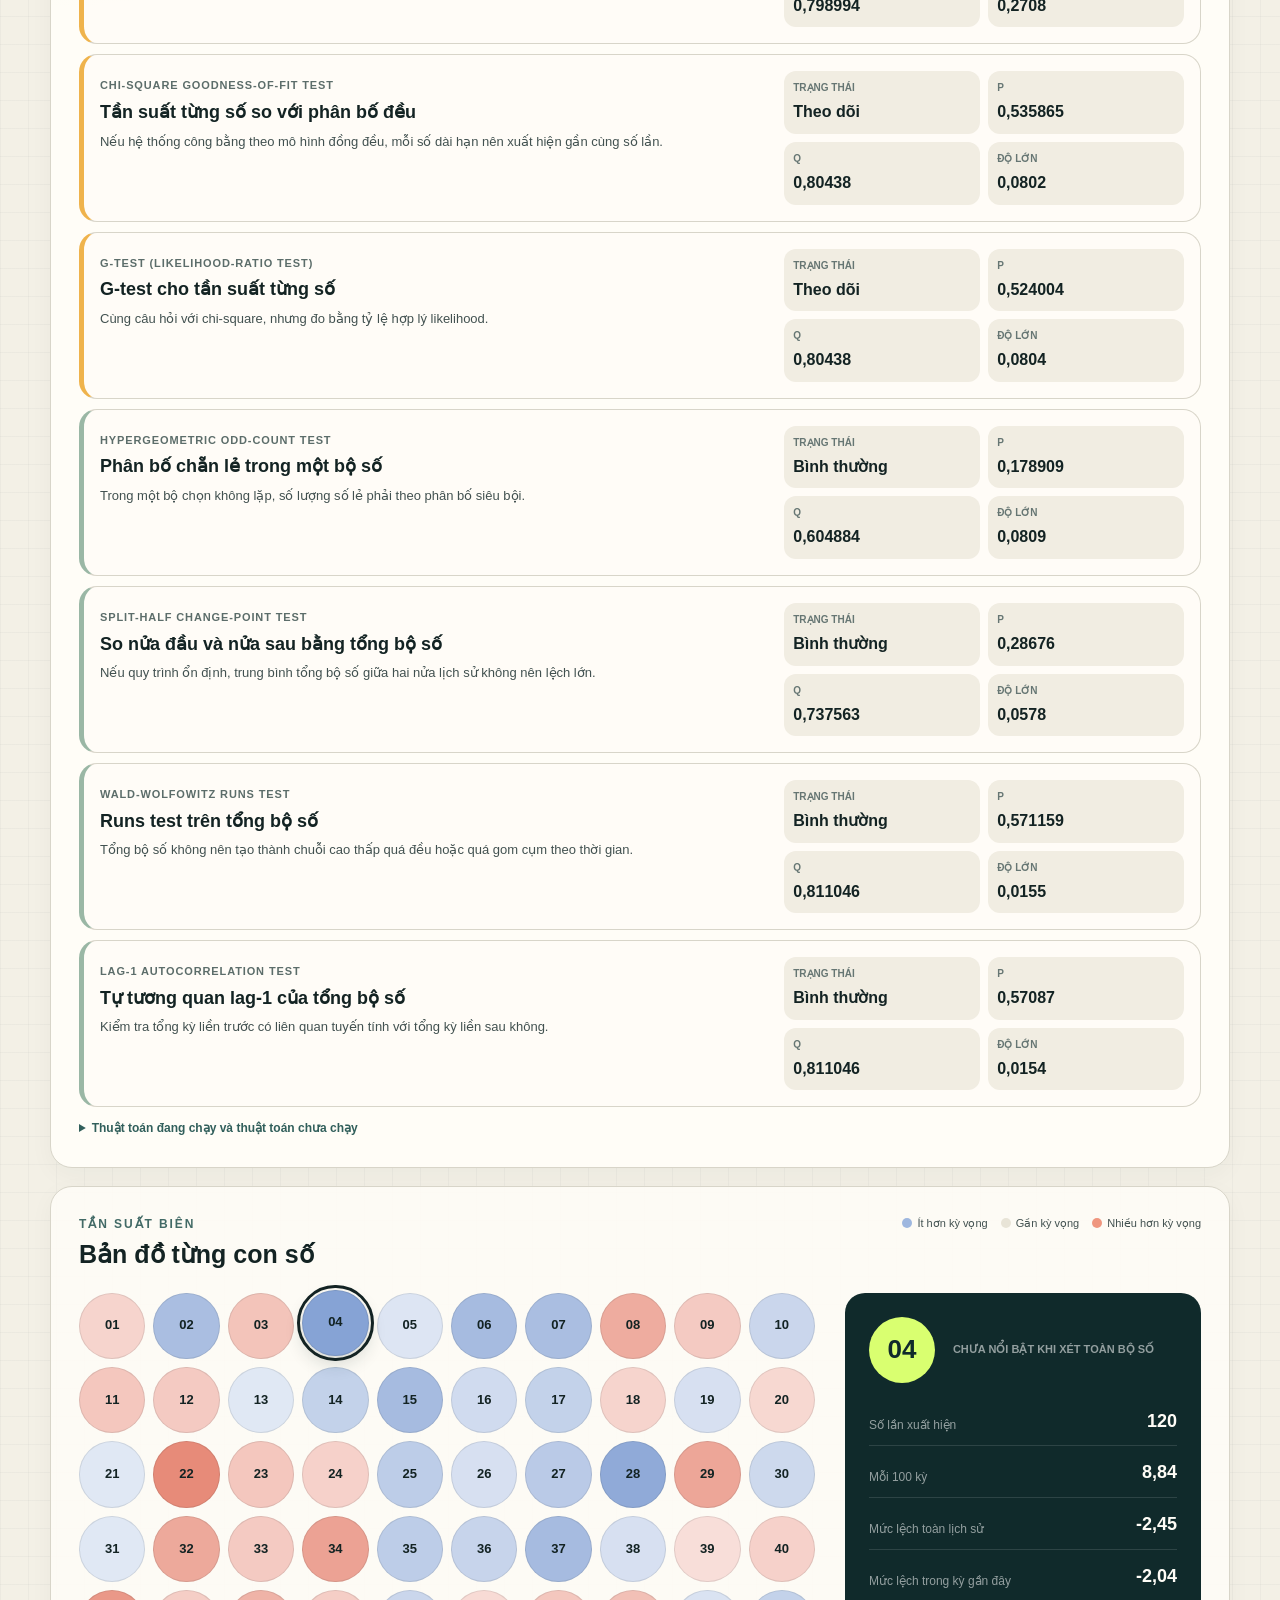
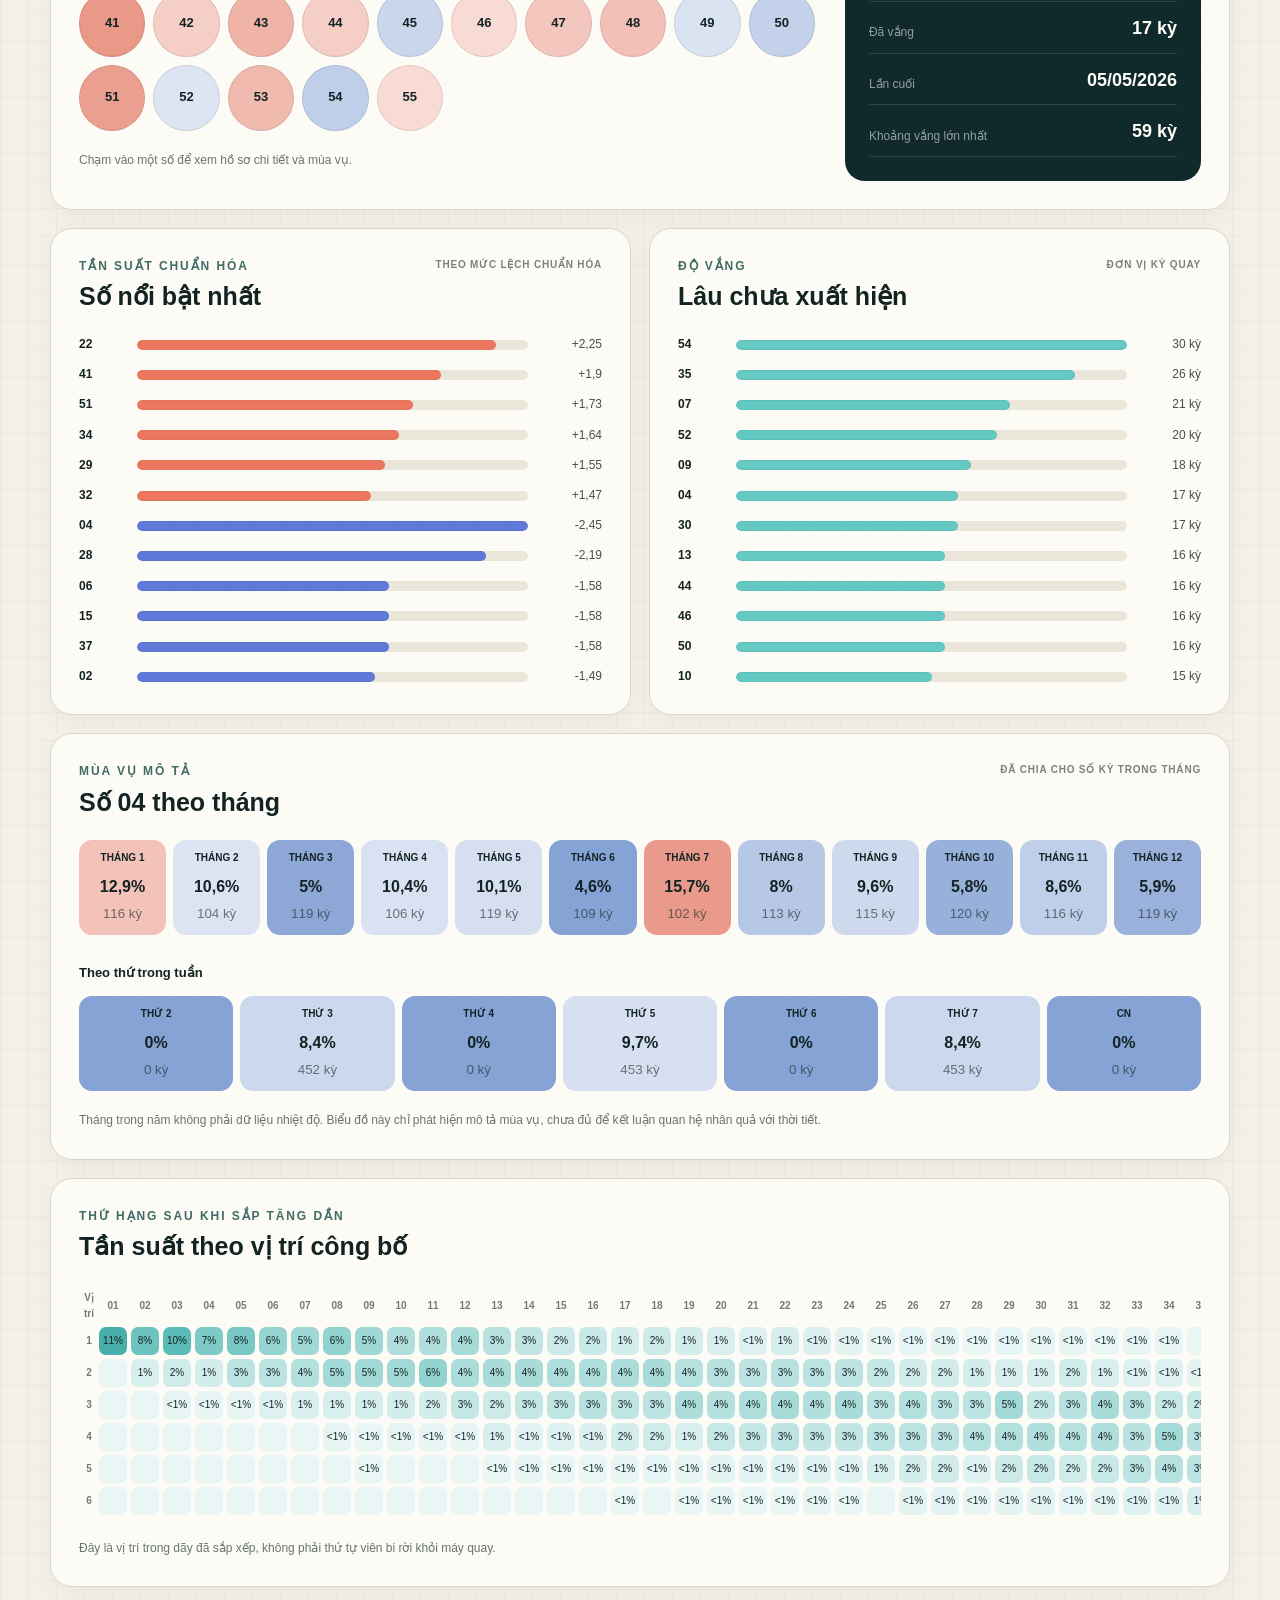
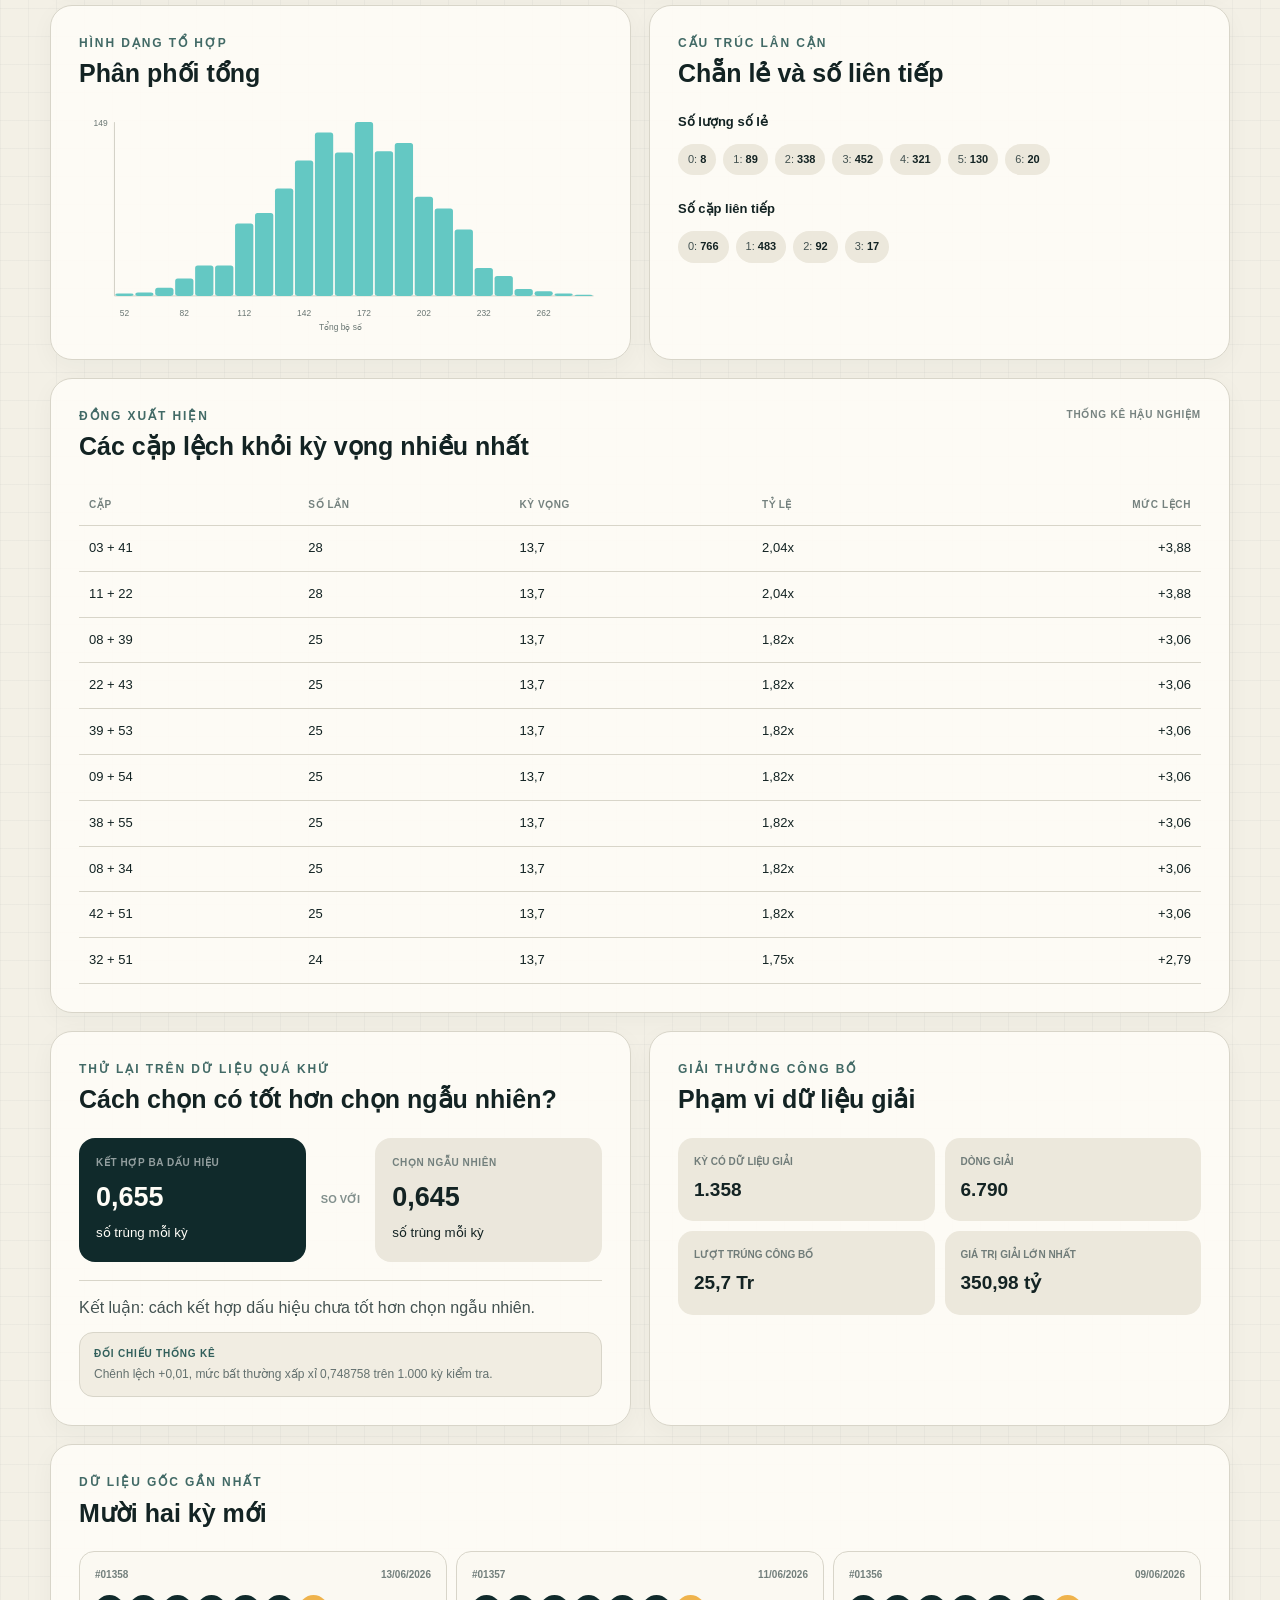
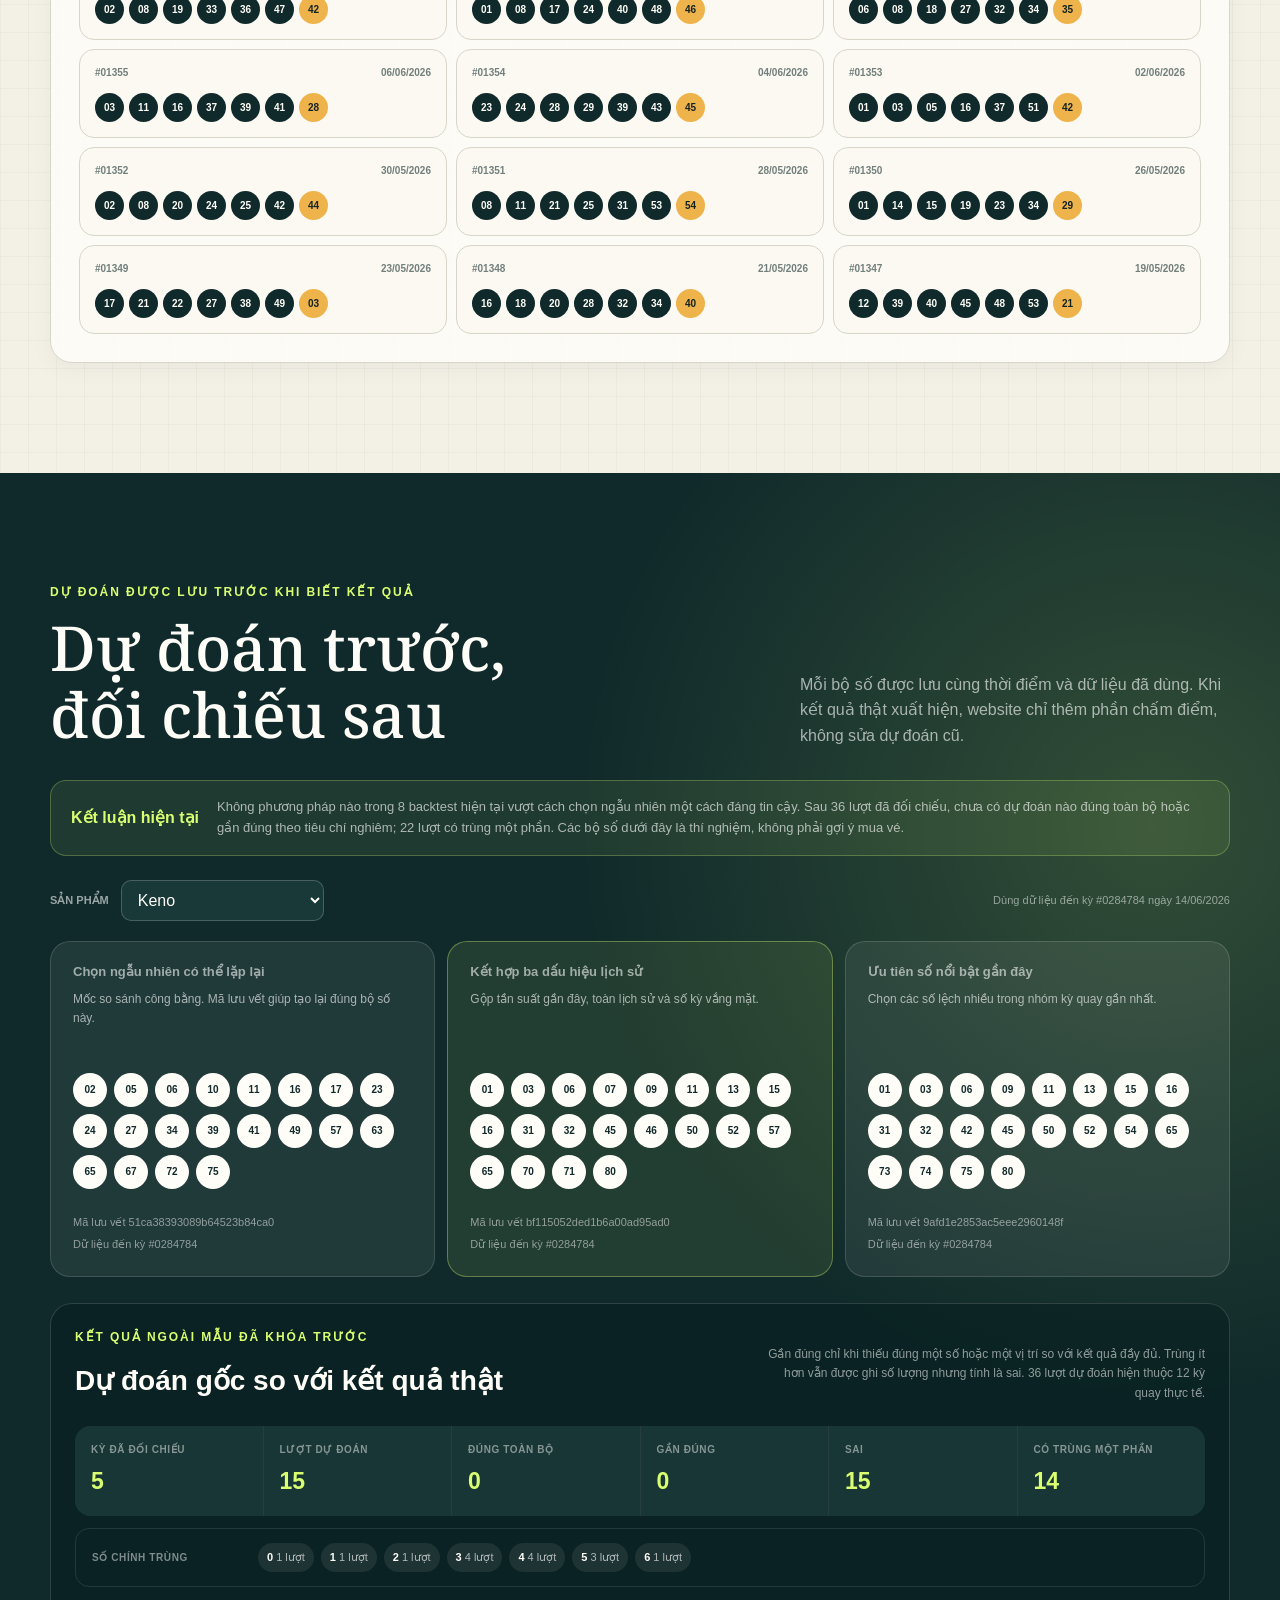
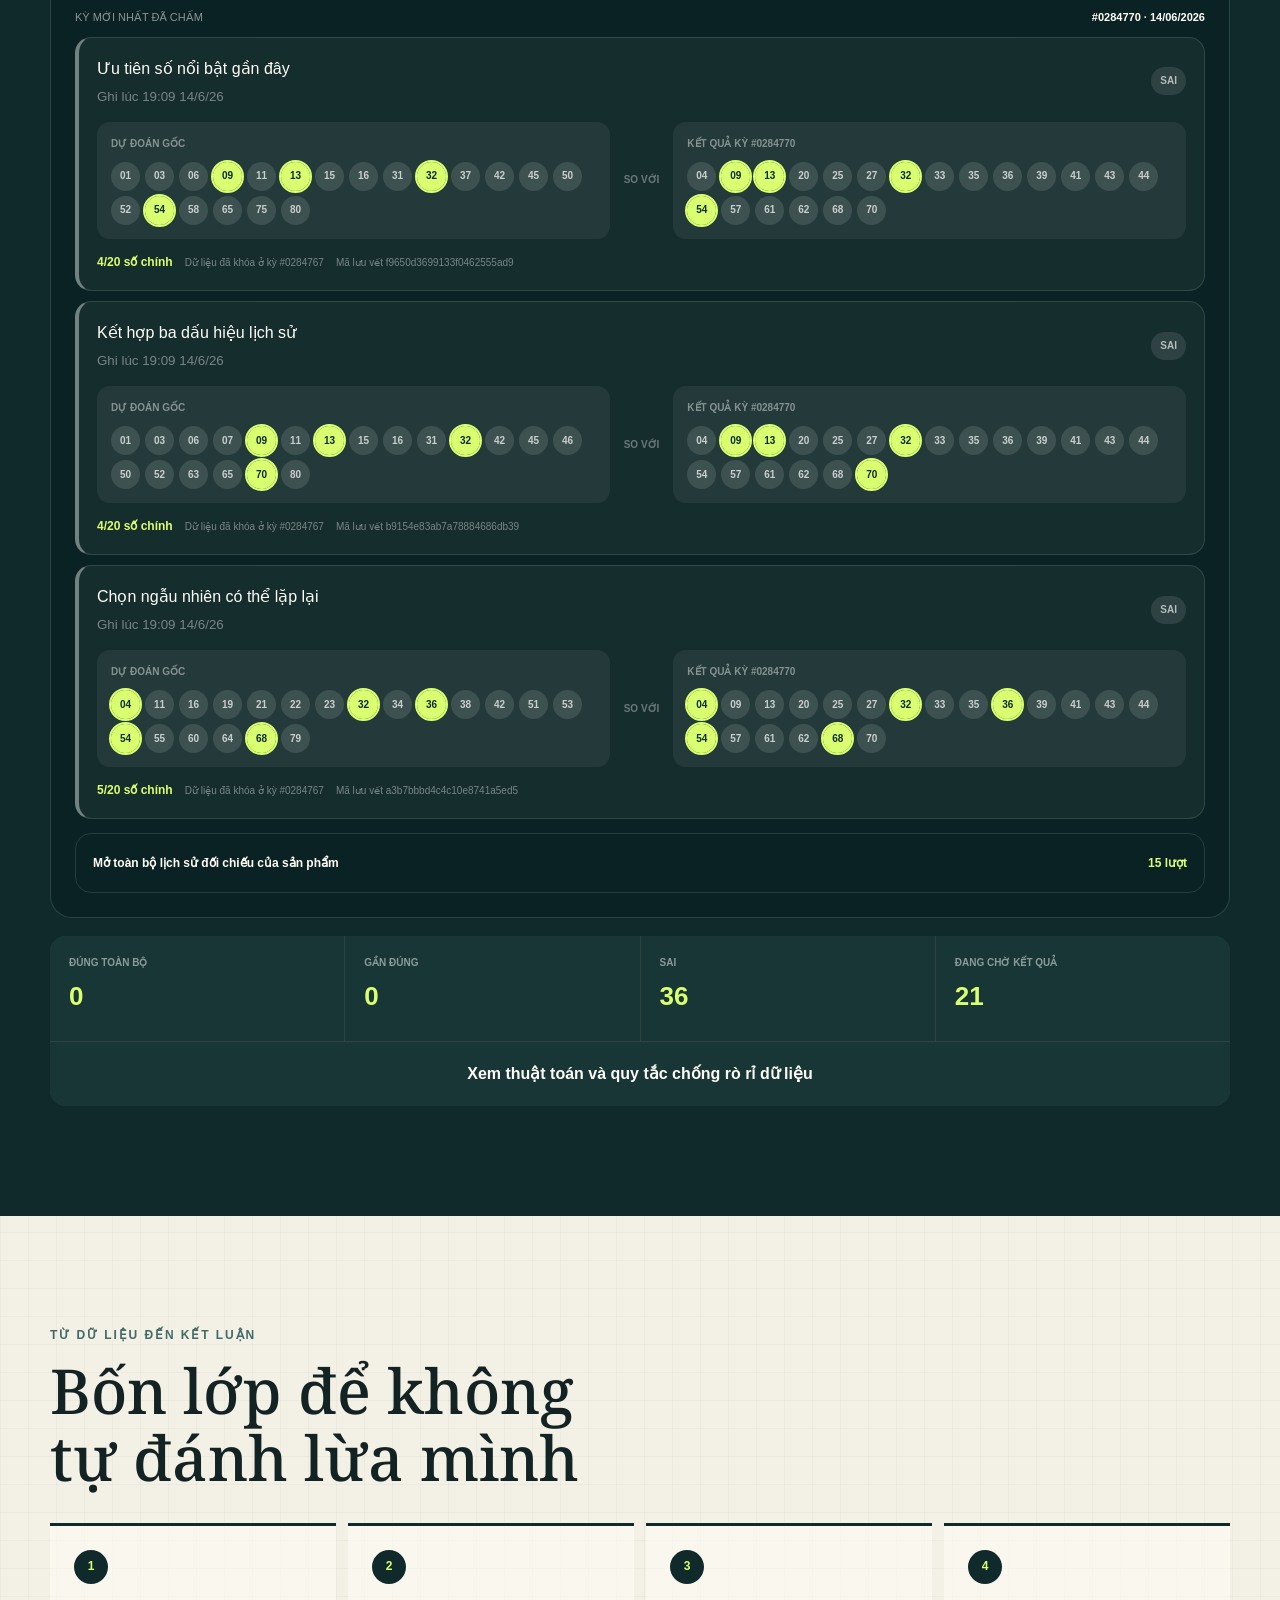
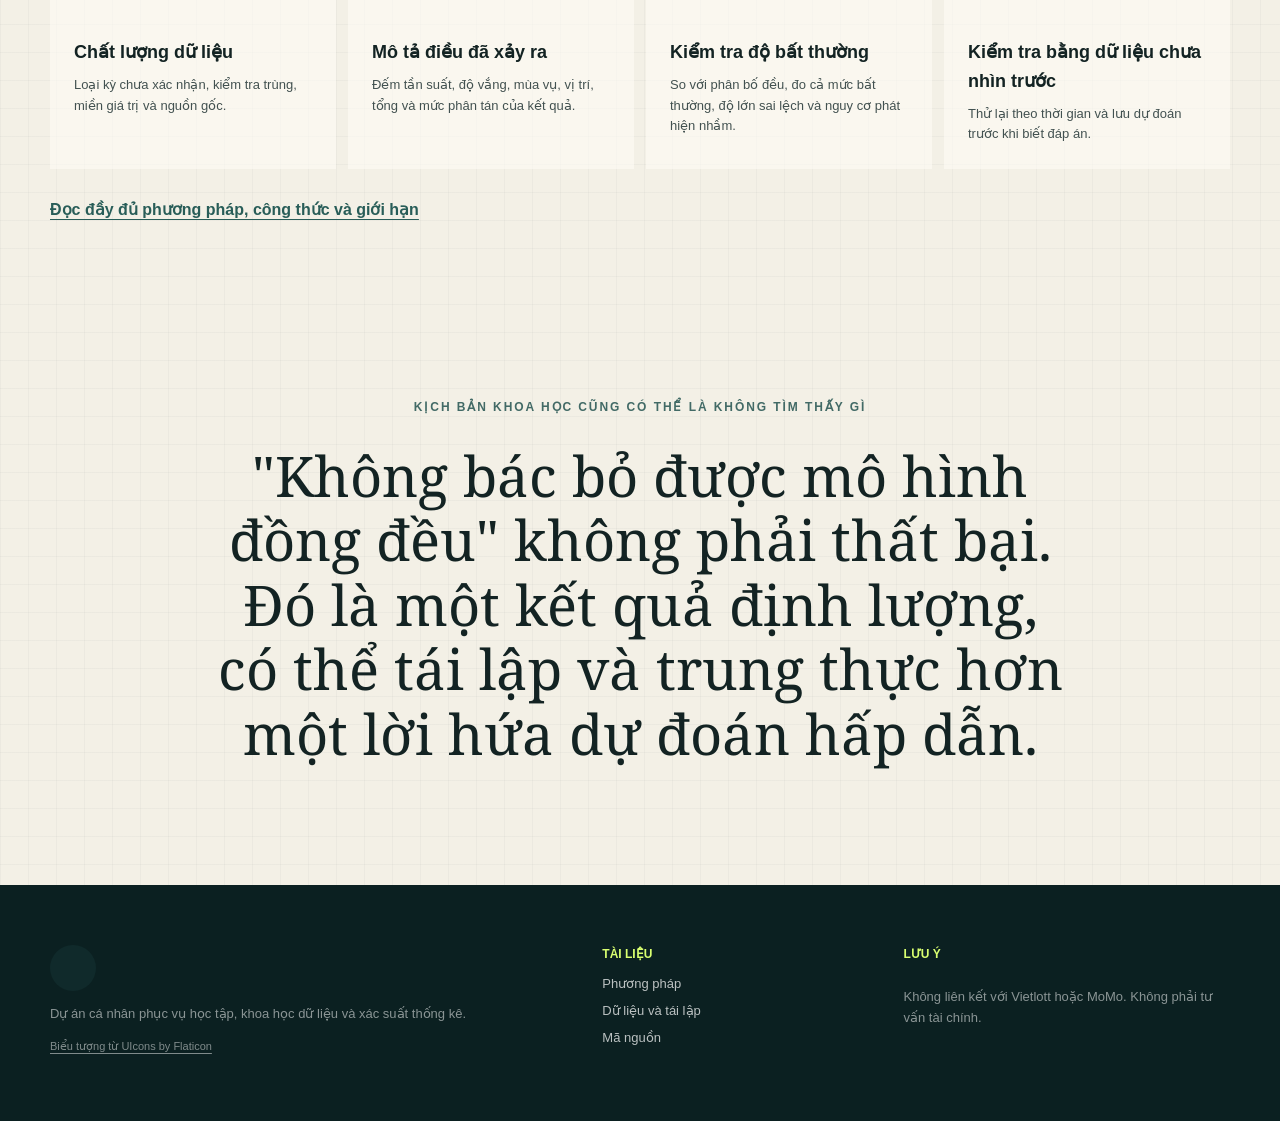
==== commit 1df5b94f: "Công khai lịch sử đối chiếu dự đoán" ====
--- a/site/index.html
+++ b/site/index.html
@@ -8,13 +8,13 @@
   <meta property="og:title" content="Vietlott Data Research">
   <meta property="og:description" content="Đo lường tính ngẫu nhiên bằng dữ liệu, không bán giấc mơ dự đoán.">
   <title>Vietlott Data Research</title>
-  <link rel="icon" href="assets/favicon.svg" type="image/svg+xml">
+  <link rel="icon" href="assets/favicon.svg?v=20260614-9" type="image/svg+xml">
   <link rel="preconnect" href="https://fonts.googleapis.com">
   <link rel="preconnect" href="https://fonts.gstatic.com" crossorigin>
   <link rel="stylesheet" href="https://fonts.googleapis.com/css2?family=Noto+Serif:ital,wght@0,400;0,500;1,400;1,500&amp;display=swap">
   <link rel="stylesheet" href="https://cdn-uicons.flaticon.com/3.0.0/uicons-regular-rounded/css/uicons-regular-rounded.css">
-  <link rel="stylesheet" href="assets/styles.css?v=20260614-6">
-  <script src="assets/app.js?v=20260614-6" defer></script>
+  <link rel="stylesheet" href="assets/styles.css?v=20260614-10">
+  <script src="assets/app.js?v=20260614-10" defer></script>
 </head>
 <body>
   <a class="skip-link" href="#main">Bỏ qua điều hướng</a>
@@ -153,8 +153,8 @@
           <strong id="prize-count">...</strong>
         </div>
         <div>
-          <span>Phiên bản phương pháp</span>
-          <strong id="method-version">...</strong>
+          <span>Sản phẩm đang theo dõi</span>
+          <strong id="ribbon-product-count">...</strong>
         </div>
       </div>
     </section>
@@ -191,8 +191,19 @@
       <div class="audit-conclusion-card">
         <span>Kết luận snapshot hiện tại</span>
         <p id="audit-global-conclusion">Đang đọc bộ kiểm định...</p>
-        <a href="data/audit-log.jsonl">Tải log kiểm định JSONL</a>
-      </div>
+        <small>Nhấn mở bảng log bên dưới để đọc trực quan.</small>
+      </div>
+      <details class="audit-log-panel">
+        <summary>
+          <span>Log kiểm định trực quan</span>
+          <strong id="audit-log-summary">Đang đọc dữ liệu kiểm định...</strong>
+        </summary>
+        <div id="audit-log-visual" class="audit-log-visual"></div>
+        <div class="audit-log-actions">
+          <a href="data/audit-summary.json">Tải tóm tắt JSON</a>
+          <a href="data/audit-log.jsonl">Tải JSONL thô</a>
+        </div>
+      </details>
     </section>
 
     <section id="phan-tich" class="analysis-section shell">
@@ -252,8 +263,8 @@
         <section class="panel audit-panel">
           <div class="panel-heading">
             <div>
-              <p class="panel-kicker">Kiểm định độc lập theo dữ liệu công khai</p>
-              <h3>Bộ kiểm định công bằng thống kê</h3>
+              <p class="panel-kicker">Tín hiệu riêng của sản phẩm đang chọn</p>
+              <h3>Các phép kiểm đang nói gì?</h3>
             </div>
             <span id="audit-product-verdict" class="verdict">...</span>
           </div>
@@ -487,18 +498,42 @@
           <span id="prediction-ledger-status">...</span>
         </div>
         <div id="prediction-cards" class="prediction-grid"></div>
+        <section class="prediction-results" aria-labelledby="prediction-results-title">
+          <div class="prediction-results-heading">
+            <div>
+              <p class="panel-kicker">Kết quả ngoài mẫu đã khóa trước</p>
+              <h3 id="prediction-results-title">Dự đoán gốc so với kết quả thật</h3>
+            </div>
+            <p id="prediction-near-rule">
+              Gần đúng chỉ khi thiếu đúng một số hoặc một vị trí so với kết quả đầy đủ.
+            </p>
+          </div>
+          <div id="prediction-product-summary" class="prediction-product-summary"></div>
+          <div id="prediction-latest-comparison" class="prediction-comparison-grid"></div>
+          <details class="prediction-history-panel">
+            <summary>
+              <span>Mở toàn bộ lịch sử đối chiếu của sản phẩm</span>
+              <strong id="prediction-history-count">...</strong>
+            </summary>
+            <div id="prediction-history-list" class="prediction-history-list"></div>
+          </details>
+        </section>
         <div class="archive-summary">
           <div>
-            <span>Dự đoán đang chờ</span>
+            <span>Đúng toàn bộ</span>
+            <strong id="exact-predictions">...</strong>
+          </div>
+          <div>
+            <span>Gần đúng</span>
+            <strong id="near-predictions">...</strong>
+          </div>
+          <div>
+            <span>Sai</span>
+            <strong id="wrong-predictions">...</strong>
+          </div>
+          <div>
+            <span>Đang chờ kết quả</span>
             <strong id="pending-predictions">...</strong>
-          </div>
-          <div>
-            <span>Lượt đã đối chiếu</span>
-            <strong id="evaluated-predictions">...</strong>
-          </div>
-          <div>
-            <span>Phiên bản cách tính</span>
-            <strong id="prediction-version">...</strong>
           </div>
           <a href="phuong-phap.html#du-doan">Xem thuật toán và quy tắc chống rò rỉ dữ liệu</a>
         </div>
--- a/site/assets/styles.css
+++ b/site/assets/styles.css
@@ -179,6 +179,7 @@
 .closing blockquote {
   font-family: var(--font-display);
   font-kerning: normal;
+  text-wrap: balance;
 }
 
 .hero h1 {
@@ -639,14 +640,257 @@
   color: var(--ink-soft);
 }
 
-.audit-conclusion-card a {
+.audit-conclusion-card small {
+  color: #71807c;
+  font-weight: 800;
+}
+
+.audit-log-panel {
+  margin-top: 14px;
+  border: 1px solid var(--line);
+  border-radius: 24px;
+  background: rgb(255 253 247 / 72%);
+  box-shadow: var(--shadow);
+}
+
+.audit-log-panel summary {
+  display: flex;
+  gap: 18px;
+  align-items: center;
+  justify-content: space-between;
+  padding: 20px 24px;
+  cursor: pointer;
+  list-style: none;
+}
+
+.audit-log-panel summary::-webkit-details-marker {
+  display: none;
+}
+
+.audit-log-panel summary::after {
+  display: grid;
+  width: 34px;
+  height: 34px;
+  flex: 0 0 auto;
+  place-items: center;
+  border: 1px solid var(--line);
+  border-radius: 50%;
+  content: "+";
+  font-size: 20px;
+  font-weight: 900;
+}
+
+.audit-log-panel[open] summary::after {
+  content: "-";
+}
+
+.audit-log-panel summary span {
+  color: #426a66;
+  font-size: 12px;
+  font-weight: 900;
+  letter-spacing: 0.11em;
+  text-transform: uppercase;
+}
+
+.audit-log-panel summary strong {
+  color: var(--forest);
+}
+
+.audit-log-visual {
+  display: grid;
+  gap: 14px;
+  padding: 0 24px 24px;
+}
+
+.audit-log-lead,
+.audit-signal-card,
+.audit-product-card {
+  border: 1px solid var(--line);
+  border-radius: 20px;
+  background: #fbf8ef;
+}
+
+.audit-log-lead {
+  display: grid;
+  grid-template-columns: 1fr auto;
+  gap: 18px;
+  align-items: center;
+  padding: 18px;
+}
+
+.audit-log-lead span,
+.audit-signal-card span,
+.audit-product-top span {
+  display: block;
+  color: #55716d;
+  font-size: 10px;
+  font-weight: 900;
+  letter-spacing: 0.1em;
+  text-transform: uppercase;
+}
+
+.audit-log-lead strong,
+.audit-signal-card strong {
+  display: block;
+  margin-top: 6px;
+  line-height: 1.35;
+}
+
+.audit-log-statuses,
+.audit-status-pills {
+  display: flex;
+  flex-wrap: wrap;
+  gap: 7px;
+}
+
+.audit-status-pill {
+  display: inline-flex;
+  gap: 6px;
+  align-items: center;
+  padding: 6px 9px;
+  border-radius: 999px;
+  background: #edf0e6;
+  color: #50605c;
+  font-size: 11px;
+  font-weight: 850;
+}
+
+.audit-status-pill.watch {
+  background: rgb(239 179 76 / 18%);
+  color: #8a5b12;
+}
+
+.audit-status-pill.review {
+  background: rgb(237 118 95 / 18%);
+  color: #9d3c2b;
+}
+
+.audit-status-pill.skipped {
+  background: #ebe3d2;
+  color: #756751;
+}
+
+.audit-signal-card {
+  padding: 18px;
+  border-left-width: 5px;
+}
+
+.audit-signal-card.watch,
+.audit-product-card.watch {
+  border-left-color: var(--amber);
+}
+
+.audit-signal-card.review,
+.audit-product-card.review {
+  border-left-color: var(--coral);
+}
+
+.audit-signal-card.pass,
+.audit-product-card.pass {
+  border-left-color: #9ab7a5;
+}
+
+.audit-signal-card.skipped,
+.audit-product-card.skipped {
+  border-left-color: #b9b3a5;
+}
+
+.audit-signal-card p {
+  margin: 8px 0 0;
+  color: var(--ink-soft);
+}
+
+.audit-log-products {
+  display: grid;
+  grid-template-columns: repeat(2, minmax(0, 1fr));
+  gap: 12px;
+}
+
+.audit-product-card {
+  padding: 16px;
+  border-left-width: 5px;
+}
+
+.audit-product-top {
+  display: flex;
+  gap: 12px;
+  align-items: start;
+  justify-content: space-between;
+}
+
+.audit-product-top strong {
+  display: block;
+  margin-top: 4px;
+  font-size: 18px;
+}
+
+.audit-product-top small {
+  flex: 0 0 auto;
+  color: #6d7976;
+  font-weight: 800;
+}
+
+.audit-product-card .audit-status-pills {
+  margin-top: 12px;
+}
+
+.audit-signal {
+  display: grid;
+  gap: 3px;
+  margin: 14px 0 0;
+  padding: 12px;
+  border-radius: 14px;
+  background: #f0eadf;
+}
+
+.audit-signal b,
+.audit-signal span,
+.audit-signal em {
+  display: block;
+}
+
+.audit-signal span,
+.audit-product-card > p {
+  color: var(--ink-soft);
+  font-size: 13px;
+}
+
+.audit-signal em {
+  color: #5b6d69;
+  font-style: normal;
+  font-weight: 850;
+}
+
+.audit-product-card > p {
+  margin: 12px 0 0;
+}
+
+.audit-log-actions {
+  display: flex;
+  gap: 10px;
+  justify-content: flex-end;
+  padding: 2px 24px 24px;
+}
+
+.audit-log-actions a {
+  display: inline-flex;
+  min-height: 44px;
+  align-items: center;
+  justify-content: center;
   padding: 10px 14px;
   border: 1px solid var(--forest);
   border-radius: 999px;
+  background: var(--paper);
+  box-shadow: 0 4px 12px rgb(16 42 43 / 5%);
   color: var(--forest);
   font-size: 13px;
   font-weight: 900;
   text-decoration: none;
+}
+
+.audit-log-actions a:hover {
+  background: var(--forest);
+  color: var(--paper);
 }
 
 .analysis-section {
@@ -841,6 +1085,7 @@
   margin: 0;
   font-size: 25px;
   line-height: 1.15;
+  text-wrap: balance;
 }
 
 .panel-heading .panel-kicker {
@@ -887,11 +1132,16 @@
 
 .test-metrics {
   display: grid;
-  grid-template-columns: repeat(3, 1fr);
+  grid-template-columns: repeat(3, minmax(0, 1fr));
   gap: 10px;
 }
 
 .test-metric {
+  display: flex;
+  min-width: 0;
+  min-height: 112px;
+  flex-direction: column;
+  justify-content: space-between;
   padding: 14px;
   border: 1px solid var(--line);
   border-radius: 14px;
@@ -904,6 +1154,8 @@
   font-size: 10px;
   font-weight: 850;
   letter-spacing: 0.08em;
+  line-height: 1.35;
+  text-wrap: balance;
   text-transform: uppercase;
 }
 
@@ -911,6 +1163,8 @@
   display: block;
   margin-top: 5px;
   font-size: 20px;
+  line-height: 1.1;
+  overflow-wrap: anywhere;
 }
 
 .audit-panel {
@@ -1099,9 +1353,10 @@
 }
 
 .profile-number {
-  display: flex;
+  display: grid;
+  grid-template-columns: auto minmax(0, 1fr);
+  gap: 18px;
   align-items: center;
-  justify-content: space-between;
 }
 
 .profile-number strong {
@@ -1119,6 +1374,8 @@
   color: rgb(255 255 255 / 55%);
   font-size: 11px;
   font-weight: 850;
+  line-height: 1.45;
+  text-wrap: balance;
   text-transform: uppercase;
 }
 
@@ -1197,6 +1454,7 @@
 }
 
 .bar-track {
+  display: block;
   height: 10px;
   overflow: hidden;
   border-radius: 999px;
@@ -1204,9 +1462,11 @@
 }
 
 .bar-fill {
+  display: block;
   height: 100%;
   border-radius: inherit;
   background: var(--cyan);
+  box-shadow: inset 0 0 0 1px rgb(16 42 43 / 5%);
 }
 
 .bar-fill.warm {
@@ -1403,6 +1663,27 @@
   padding-top: 14px;
   border-top: 1px solid var(--line);
   color: var(--ink-soft);
+}
+
+.backtest-evidence {
+  margin: 12px 0 0;
+  padding: 13px 14px;
+  border: 1px solid var(--line);
+  border-radius: 14px;
+  background: #f1ede2;
+  color: #64716f;
+  font-size: 12px;
+  line-height: 1.55;
+}
+
+.backtest-evidence span {
+  display: block;
+  margin-bottom: 3px;
+  color: #315f5b;
+  font-size: 10px;
+  font-weight: 900;
+  letter-spacing: 0.08em;
+  text-transform: uppercase;
 }
 
 .technical-details {
@@ -1631,9 +1912,313 @@
   font-size: 11px;
 }
 
+.prediction-results {
+  margin-top: 26px;
+  padding: 24px;
+  border: 1px solid rgb(255 255 255 / 14%);
+  border-radius: 22px;
+  background: rgb(3 25 26 / 42%);
+}
+
+.prediction-results-heading {
+  display: flex;
+  gap: 30px;
+  align-items: end;
+  justify-content: space-between;
+}
+
+.prediction-results-heading .panel-kicker {
+  color: var(--acid);
+}
+
+.prediction-results-heading h3 {
+  margin: 0;
+  font-size: 28px;
+  text-wrap: balance;
+}
+
+.prediction-results-heading > p {
+  max-width: 450px;
+  margin: 0;
+  color: rgb(255 255 255 / 55%);
+  font-size: 12px;
+  line-height: 1.65;
+  text-align: right;
+}
+
+.prediction-product-summary {
+  margin-top: 22px;
+}
+
+.prediction-product-metrics {
+  display: grid;
+  grid-template-columns: repeat(6, 1fr);
+  gap: 1px;
+  overflow: hidden;
+  border-radius: 16px;
+  background: rgb(255 255 255 / 12%);
+}
+
+.prediction-product-metrics > div {
+  min-width: 0;
+  padding: 16px;
+  background: #173635;
+}
+
+.prediction-product-metrics span,
+.prediction-hit-distribution > span {
+  display: block;
+  color: rgb(255 255 255 / 48%);
+  font-size: 10px;
+  font-weight: 850;
+  letter-spacing: 0.06em;
+  text-transform: uppercase;
+}
+
+.prediction-product-metrics strong {
+  display: block;
+  margin-top: 5px;
+  color: var(--acid);
+  font-size: 23px;
+}
+
+.prediction-hit-distribution {
+  display: grid;
+  grid-template-columns: 150px minmax(0, 1fr);
+  gap: 16px;
+  align-items: center;
+  margin-top: 12px;
+  padding: 14px 16px;
+  border: 1px solid rgb(255 255 255 / 10%);
+  border-radius: 14px;
+}
+
+.prediction-hit-distribution > div {
+  display: flex;
+  flex-wrap: wrap;
+  gap: 7px;
+}
+
+.prediction-hit-distribution > div span {
+  padding: 6px 9px;
+  border-radius: 999px;
+  background: rgb(255 255 255 / 8%);
+  color: rgb(255 255 255 / 65%);
+  font-size: 11px;
+}
+
+.prediction-hit-distribution > div strong {
+  color: var(--paper);
+}
+
+.prediction-comparison-grid {
+  display: grid;
+  gap: 10px;
+  margin-top: 22px;
+}
+
+.prediction-comparison-heading {
+  display: flex;
+  align-items: center;
+  justify-content: space-between;
+  color: rgb(255 255 255 / 52%);
+  font-size: 11px;
+  text-transform: uppercase;
+}
+
+.prediction-comparison-heading strong {
+  color: var(--paper);
+}
+
+.prediction-evaluation {
+  padding: 18px;
+  border: 1px solid rgb(255 255 255 / 12%);
+  border-left-width: 4px;
+  border-radius: 16px;
+  background: rgb(255 255 255 / 5%);
+}
+
+.prediction-evaluation.status-exact {
+  border-left-color: var(--acid);
+}
+
+.prediction-evaluation.status-near {
+  border-left-color: var(--amber);
+}
+
+.prediction-evaluation.status-wrong {
+  border-left-color: #71827f;
+}
+
+.prediction-evaluation > header,
+.prediction-evaluation > footer {
+  display: flex;
+  gap: 12px;
+  align-items: center;
+  justify-content: space-between;
+}
+
+.prediction-evaluation > header small {
+  display: block;
+  margin-top: 4px;
+  color: rgb(255 255 255 / 42%);
+}
+
+.prediction-status {
+  flex: 0 0 auto;
+  padding: 6px 9px;
+  border-radius: 999px;
+  font-size: 10px;
+  font-weight: 900;
+  text-transform: uppercase;
+}
+
+.prediction-status.status-exact {
+  background: var(--acid);
+  color: var(--forest);
+}
+
+.prediction-status.status-near {
+  background: var(--amber);
+  color: var(--ink);
+}
+
+.prediction-status.status-wrong {
+  background: rgb(255 255 255 / 10%);
+  color: rgb(255 255 255 / 65%);
+}
+
+.prediction-versus {
+  display: grid;
+  grid-template-columns: minmax(0, 1fr) auto minmax(0, 1fr);
+  gap: 14px;
+  align-items: center;
+  margin-top: 15px;
+}
+
+.prediction-versus > div {
+  min-width: 0;
+  padding: 14px;
+  border-radius: 13px;
+  background: rgb(255 255 255 / 6%);
+}
+
+.prediction-versus > div > span {
+  display: block;
+  margin-bottom: 10px;
+  color: rgb(255 255 255 / 45%);
+  font-size: 10px;
+  font-weight: 850;
+  text-transform: uppercase;
+}
+
+.prediction-versus > b {
+  color: rgb(255 255 255 / 36%);
+  font-size: 10px;
+  text-transform: uppercase;
+}
+
+.evaluation-balls {
+  display: flex;
+  flex-wrap: wrap;
+  gap: 5px;
+}
+
+.evaluation-balls .ball {
+  background: rgb(255 255 255 / 12%);
+  color: rgb(255 255 255 / 72%);
+}
+
+.evaluation-balls .ball.matched {
+  outline: 2px solid var(--acid);
+  background: var(--acid);
+  color: var(--forest);
+}
+
+.evaluation-balls .ball.special {
+  border: 1px solid var(--amber);
+}
+
+.evaluation-sequence {
+  display: flex;
+  gap: 7px;
+}
+
+.evaluation-sequence span {
+  display: grid;
+  width: 38px;
+  height: 44px;
+  place-items: center;
+  border-radius: 10px;
+  background: rgb(255 255 255 / 10%);
+  font: 800 24px ui-monospace, Consolas, monospace;
+}
+
+.evaluation-sequence span.matched {
+  background: var(--acid);
+  color: var(--forest);
+}
+
+.prediction-evaluation > footer {
+  flex-wrap: wrap;
+  justify-content: flex-start;
+  margin-top: 14px;
+  color: rgb(255 255 255 / 42%);
+  font-size: 10px;
+}
+
+.prediction-evaluation > footer strong {
+  color: var(--acid);
+  font-size: 12px;
+}
+
+.prediction-history-panel {
+  margin-top: 14px;
+  overflow: hidden;
+  border: 1px solid rgb(255 255 255 / 12%);
+  border-radius: 16px;
+}
+
+.prediction-history-panel summary {
+  display: flex;
+  min-height: 58px;
+  gap: 15px;
+  align-items: center;
+  justify-content: space-between;
+  padding: 14px 17px;
+  cursor: pointer;
+  color: var(--paper);
+  font-size: 12px;
+  font-weight: 800;
+  list-style: none;
+}
+
+.prediction-history-panel summary::-webkit-details-marker {
+  display: none;
+}
+
+.prediction-history-panel summary strong {
+  color: var(--acid);
+}
+
+.prediction-history-list {
+  display: grid;
+  gap: 10px;
+  padding: 0 14px 14px;
+}
+
+.prediction-empty {
+  padding: 20px;
+  border: 1px dashed rgb(255 255 255 / 18%);
+  border-radius: 15px;
+  color: rgb(255 255 255 / 55%);
+  font-size: 13px;
+  line-height: 1.7;
+}
+
 .archive-summary {
   display: grid;
-  grid-template-columns: repeat(3, 1fr) 1.5fr;
+  grid-template-columns: repeat(4, 1fr);
   gap: 1px;
   margin-top: 18px;
   overflow: hidden;
@@ -1664,10 +2249,15 @@
 
 .archive-summary a {
   display: flex;
+  min-height: 62px;
+  grid-column: 1 / -1;
   align-items: center;
+  justify-content: center;
   color: var(--paper);
   font-weight: 800;
+  text-align: center;
   text-decoration: none;
+  text-wrap: balance;
 }
 
 .method-preview {
@@ -1855,6 +2445,8 @@
   }
 
   .audit-conclusion-card,
+  .audit-log-lead,
+  .audit-log-products,
   .audit-test-row {
     grid-template-columns: 1fr;
   }
@@ -1868,11 +2460,15 @@
   }
 
   .archive-summary {
-    grid-template-columns: repeat(3, 1fr);
+    grid-template-columns: repeat(2, 1fr);
   }
 
   .archive-summary a {
     grid-column: 1 / -1;
+  }
+
+  .prediction-product-metrics {
+    grid-template-columns: repeat(3, 1fr);
   }
 }
 
@@ -1938,6 +2534,8 @@
   .audit-summary-grid,
   .audit-mini-grid,
   .audit-family-list,
+  .audit-log-lead,
+  .audit-log-products,
   .two-column,
   .recent-draws,
   .method-steps,
@@ -1964,6 +2562,15 @@
     grid-template-columns: 1fr;
   }
 
+  .audit-log-panel summary {
+    align-items: flex-start;
+  }
+
+  .audit-log-actions {
+    align-items: stretch;
+    flex-direction: column;
+  }
+
   .audit-test-row dl {
     grid-template-columns: 1fr;
   }
@@ -2039,13 +2646,39 @@
   }
 
   .prediction-warning,
-  .prediction-toolbar {
+  .prediction-toolbar,
+  .prediction-results-heading {
     align-items: stretch;
     flex-direction: column;
   }
 
   .prediction-toolbar span {
     margin-left: 0;
+  }
+
+  .prediction-results {
+    padding: 18px;
+  }
+
+  .prediction-results-heading > p {
+    text-align: left;
+  }
+
+  .prediction-product-metrics {
+    grid-template-columns: 1fr 1fr;
+  }
+
+  .prediction-hit-distribution,
+  .prediction-versus {
+    grid-template-columns: 1fr;
+  }
+
+  .prediction-versus > b {
+    text-align: center;
+  }
+
+  .prediction-evaluation > header {
+    align-items: flex-start;
   }
 
   .archive-summary {
@@ -2090,6 +2723,7 @@
   font-weight: 500;
   line-height: 1.02;
   letter-spacing: normal;
+  text-wrap: balance;
 }
 
 .document-hero > p:last-child {
@@ -2157,10 +2791,11 @@
 .research-article h2 {
   margin: 0 0 24px;
   font-family: var(--font-display);
-  font-size: clamp(36px, 5vw, 58px);
+  font-size: clamp(36px, 4.5vw, 52px);
   font-weight: 500;
   line-height: 1.08;
   letter-spacing: normal;
+  text-wrap: balance;
 }
 
 .research-article h3 {
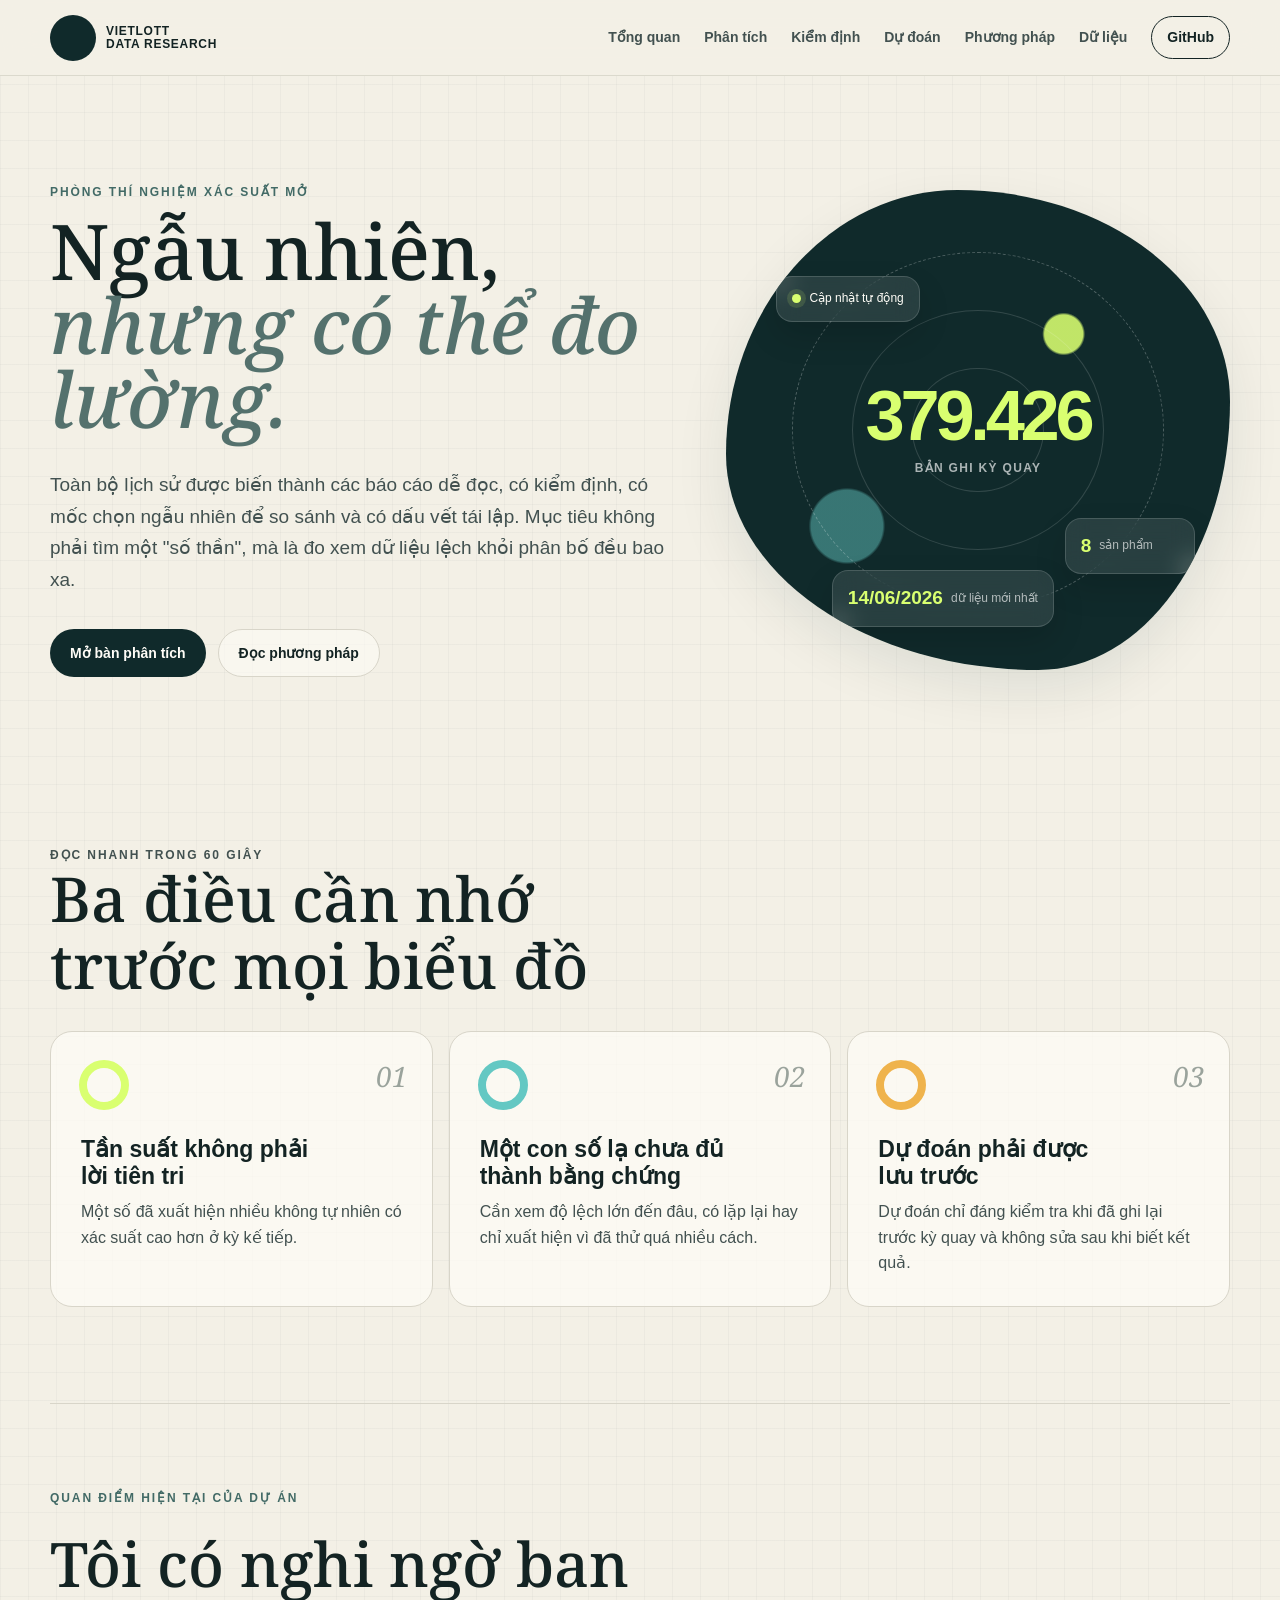
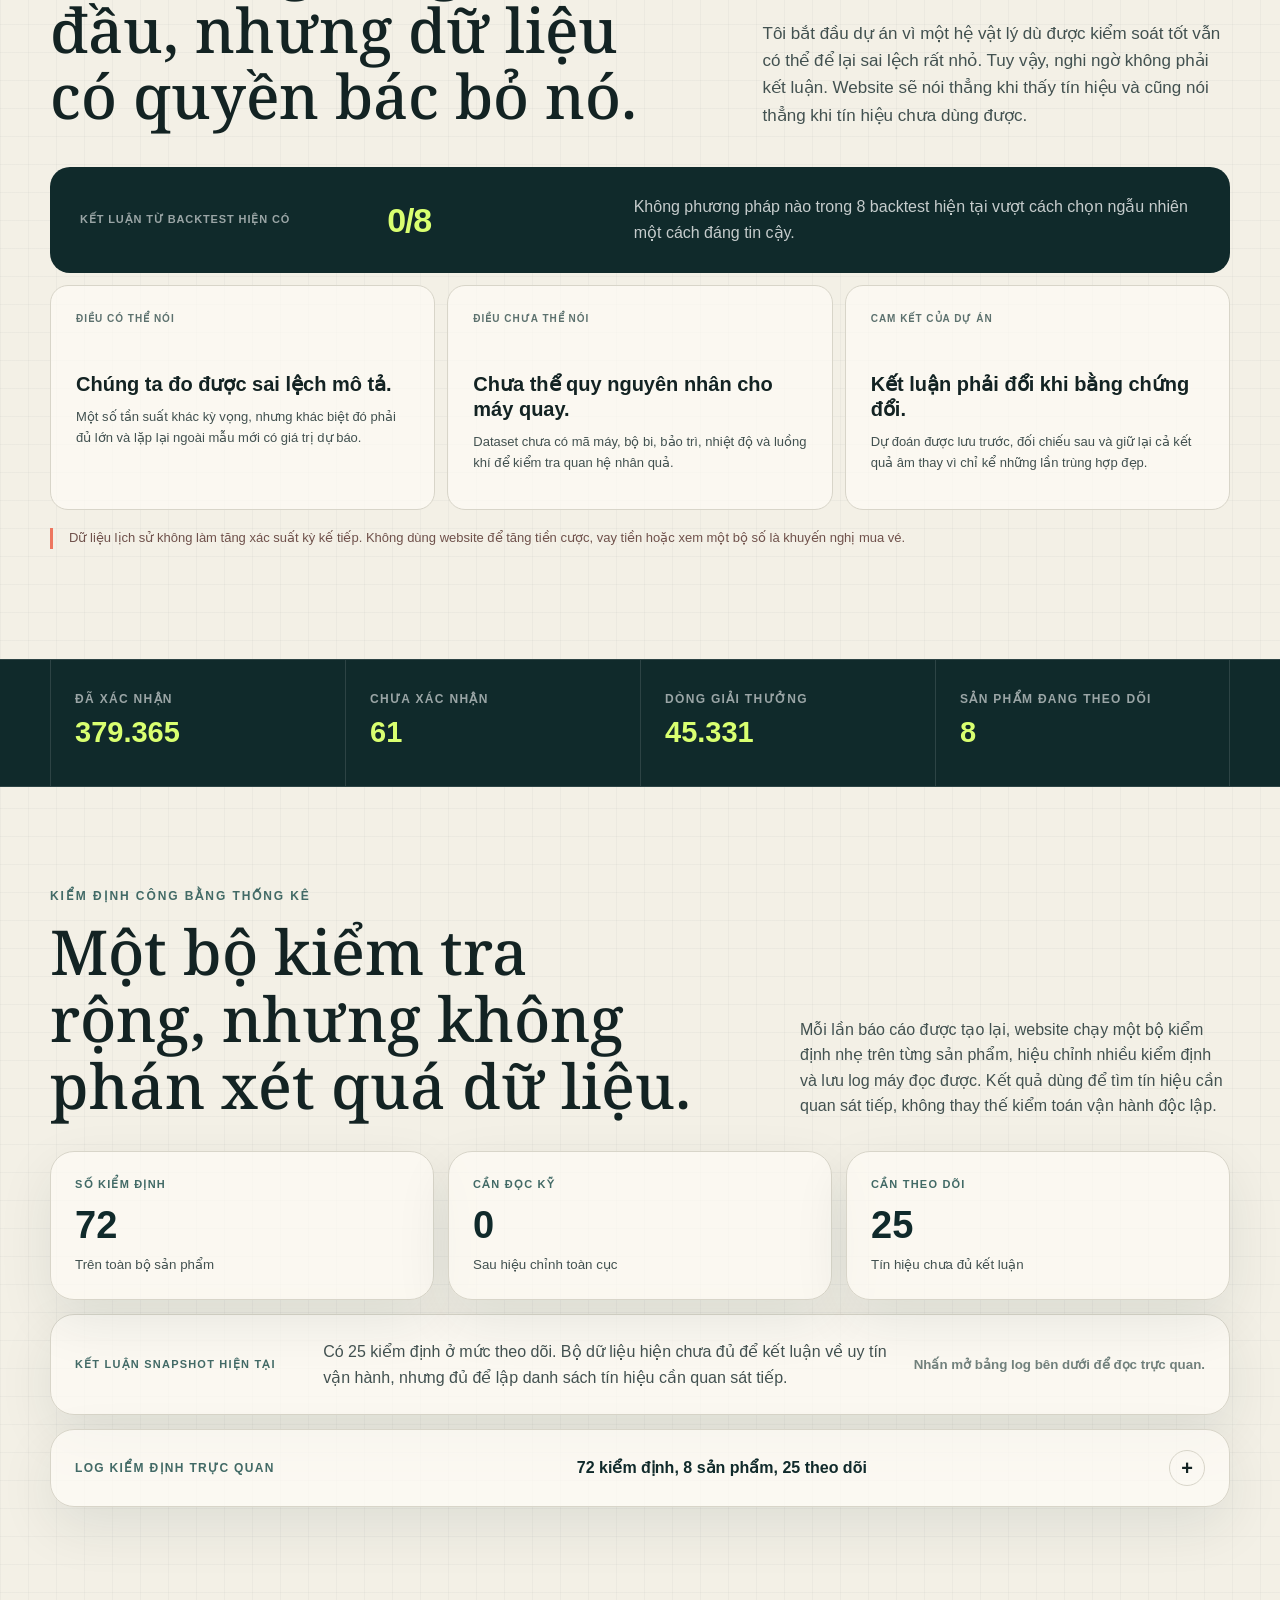
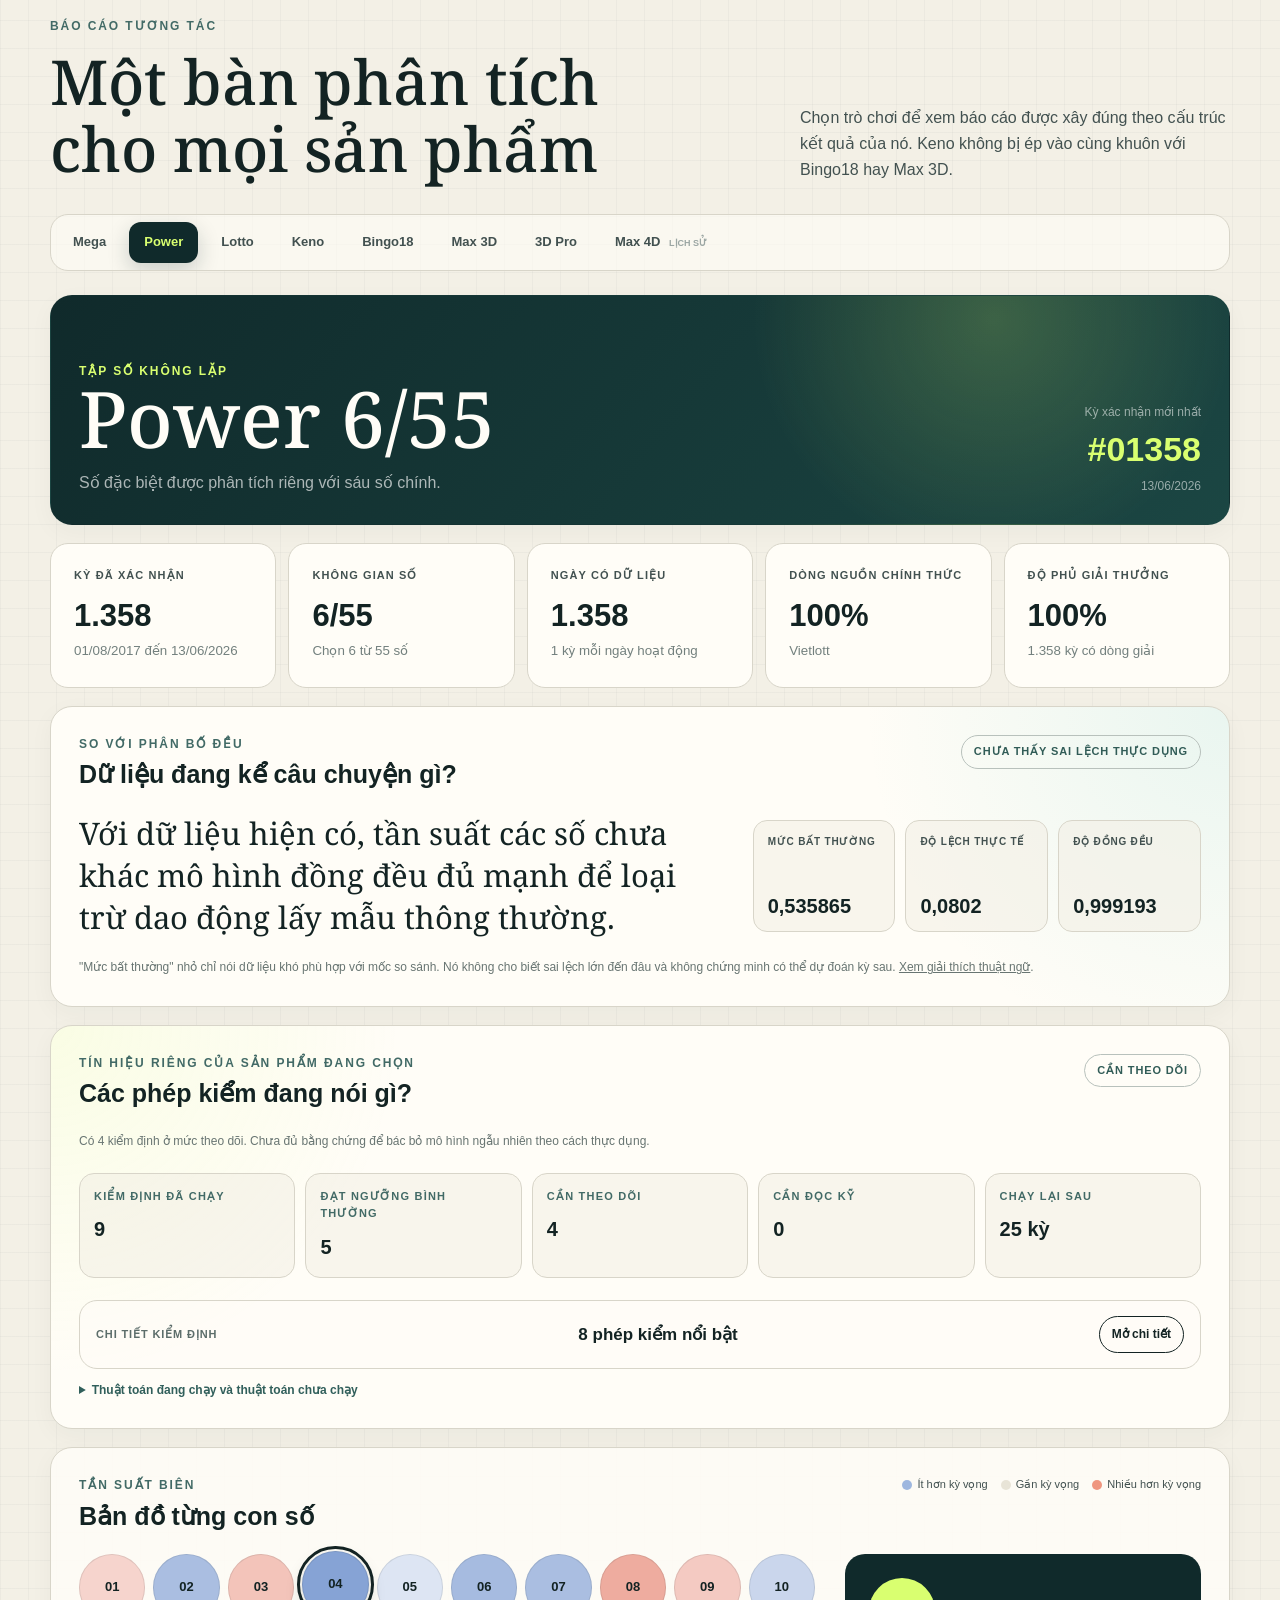
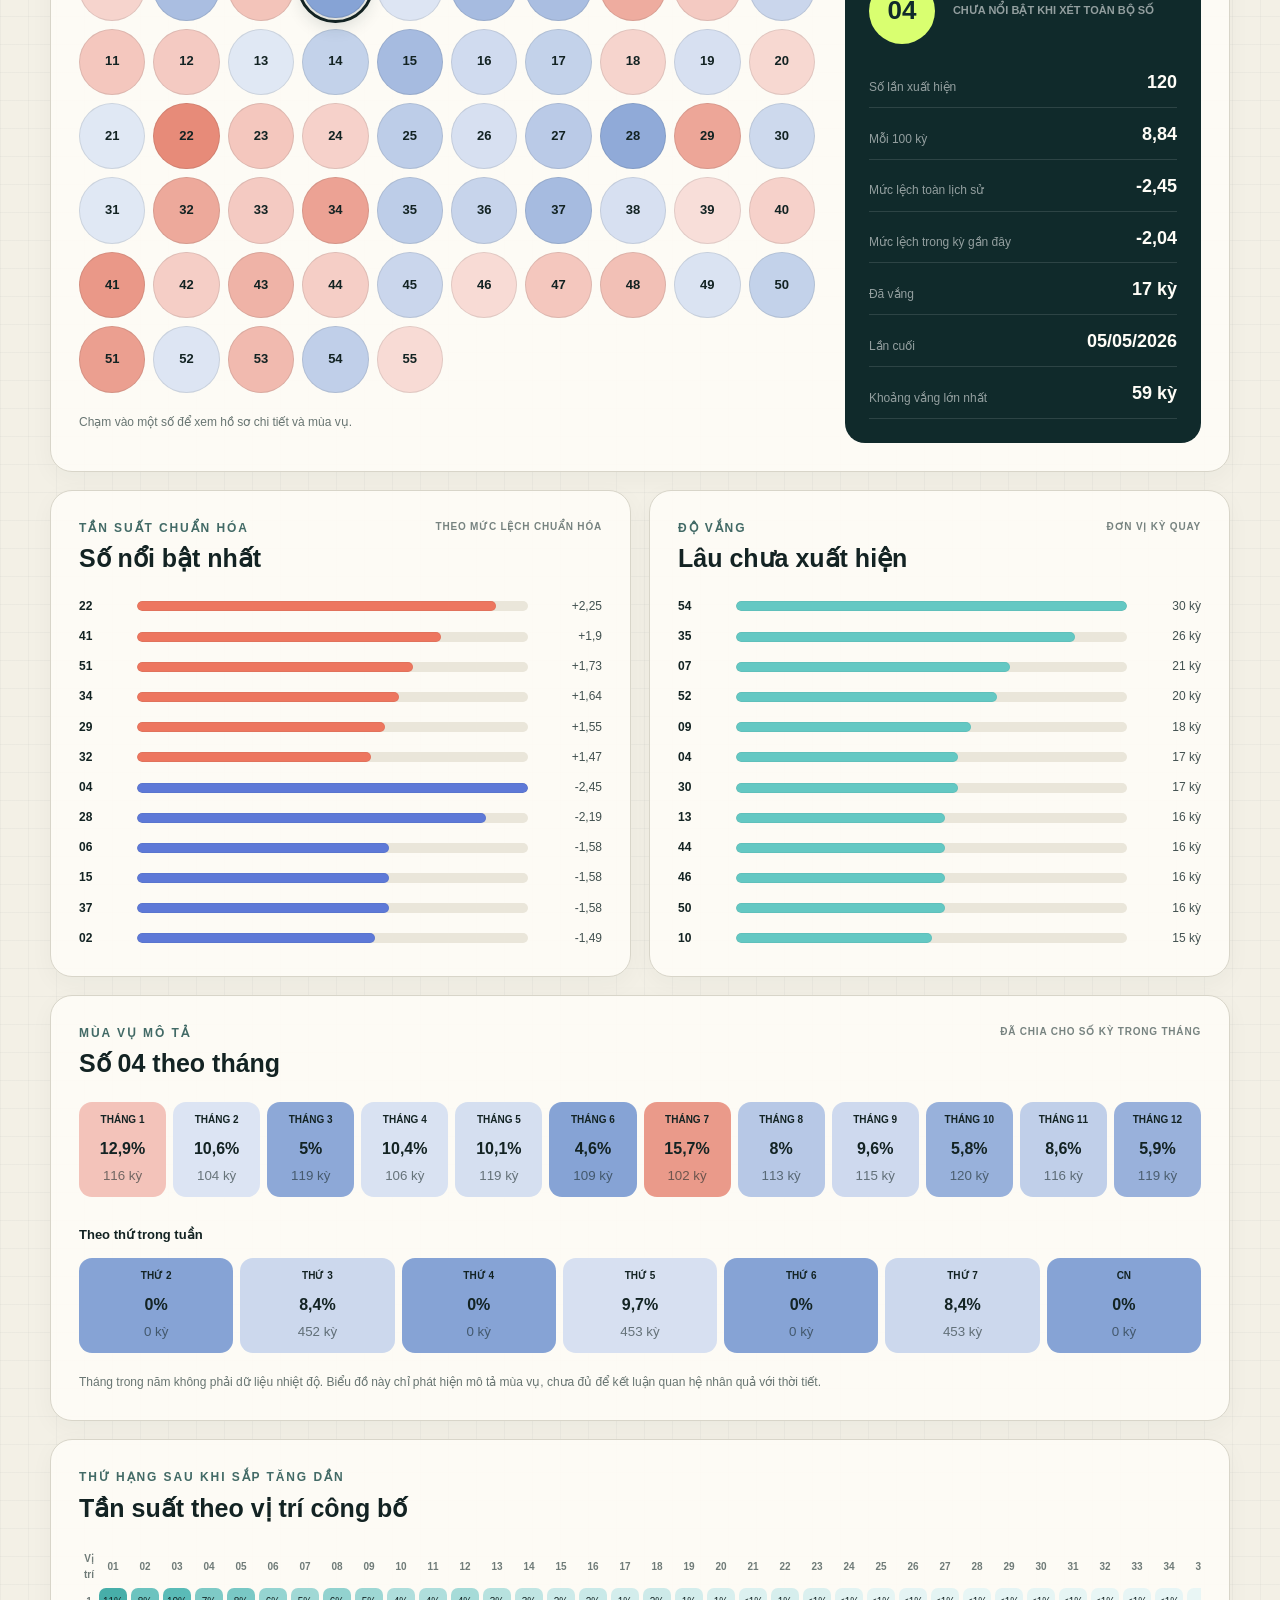
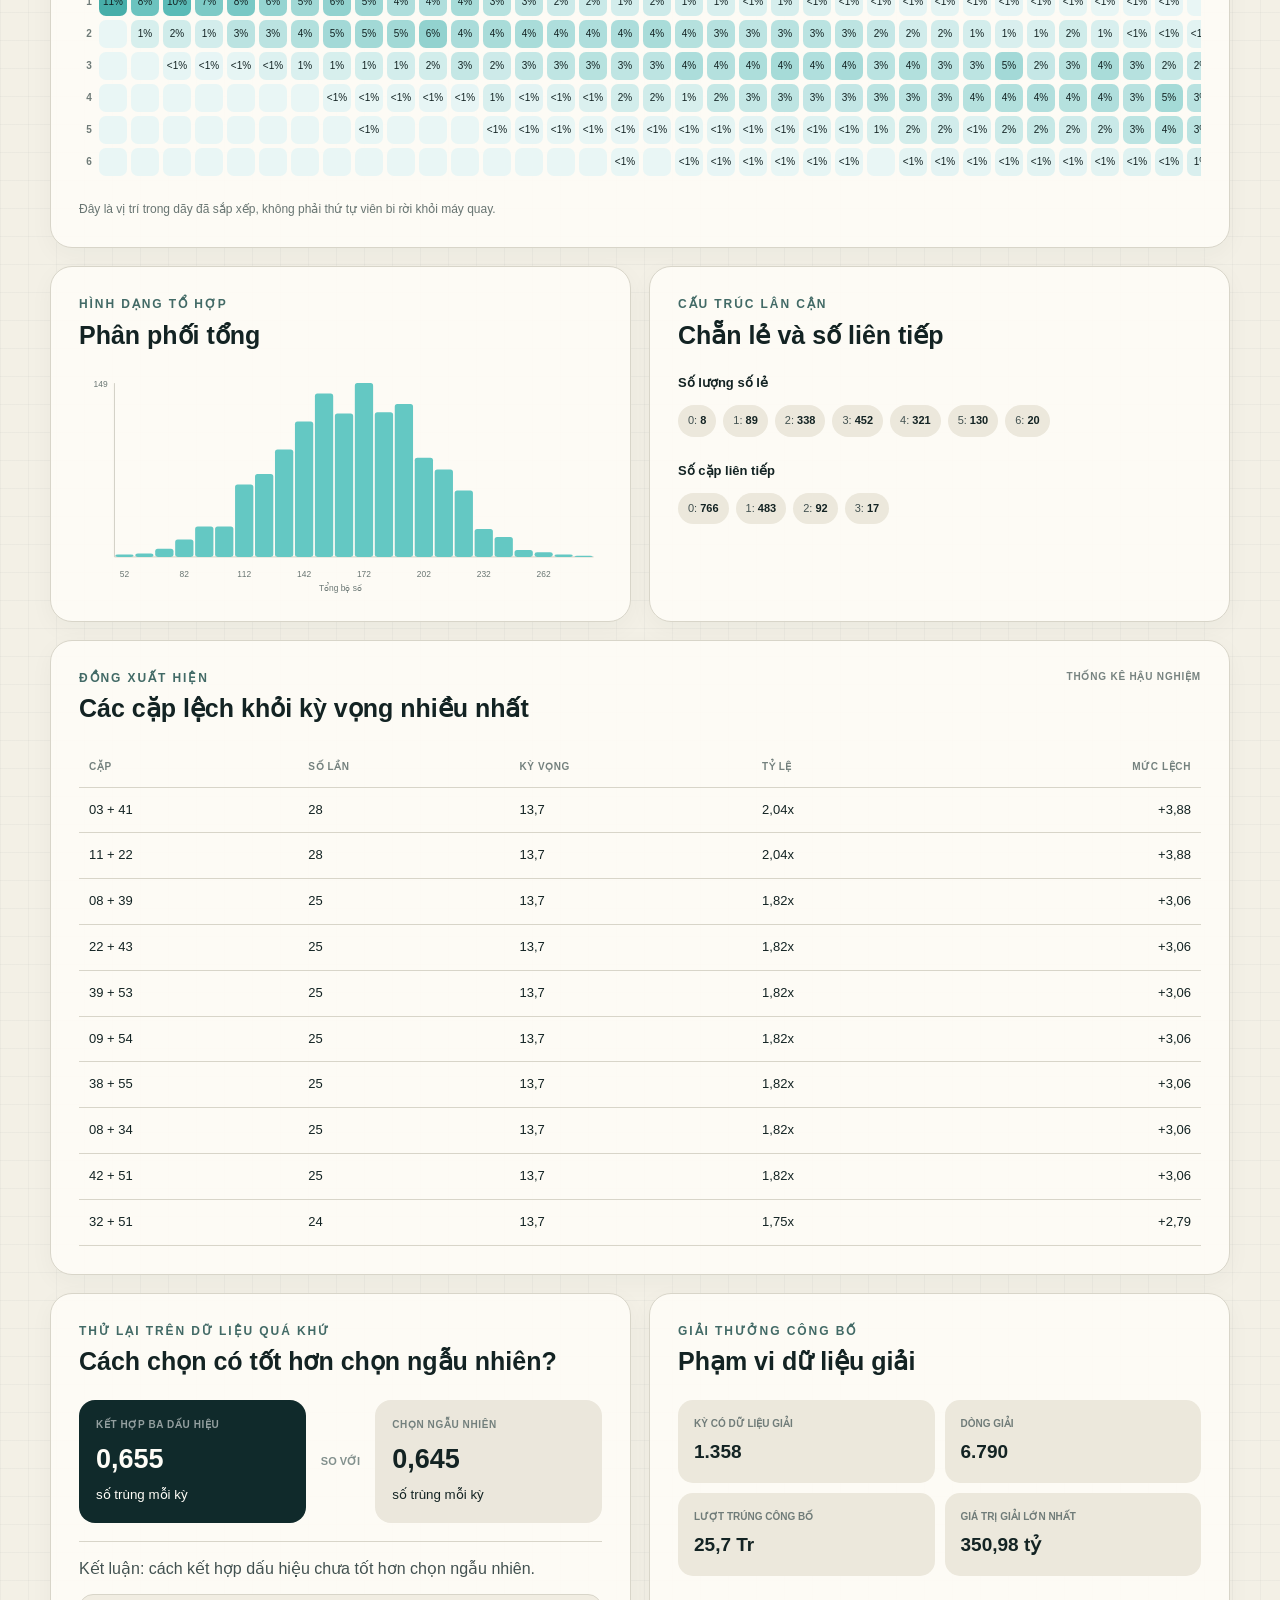
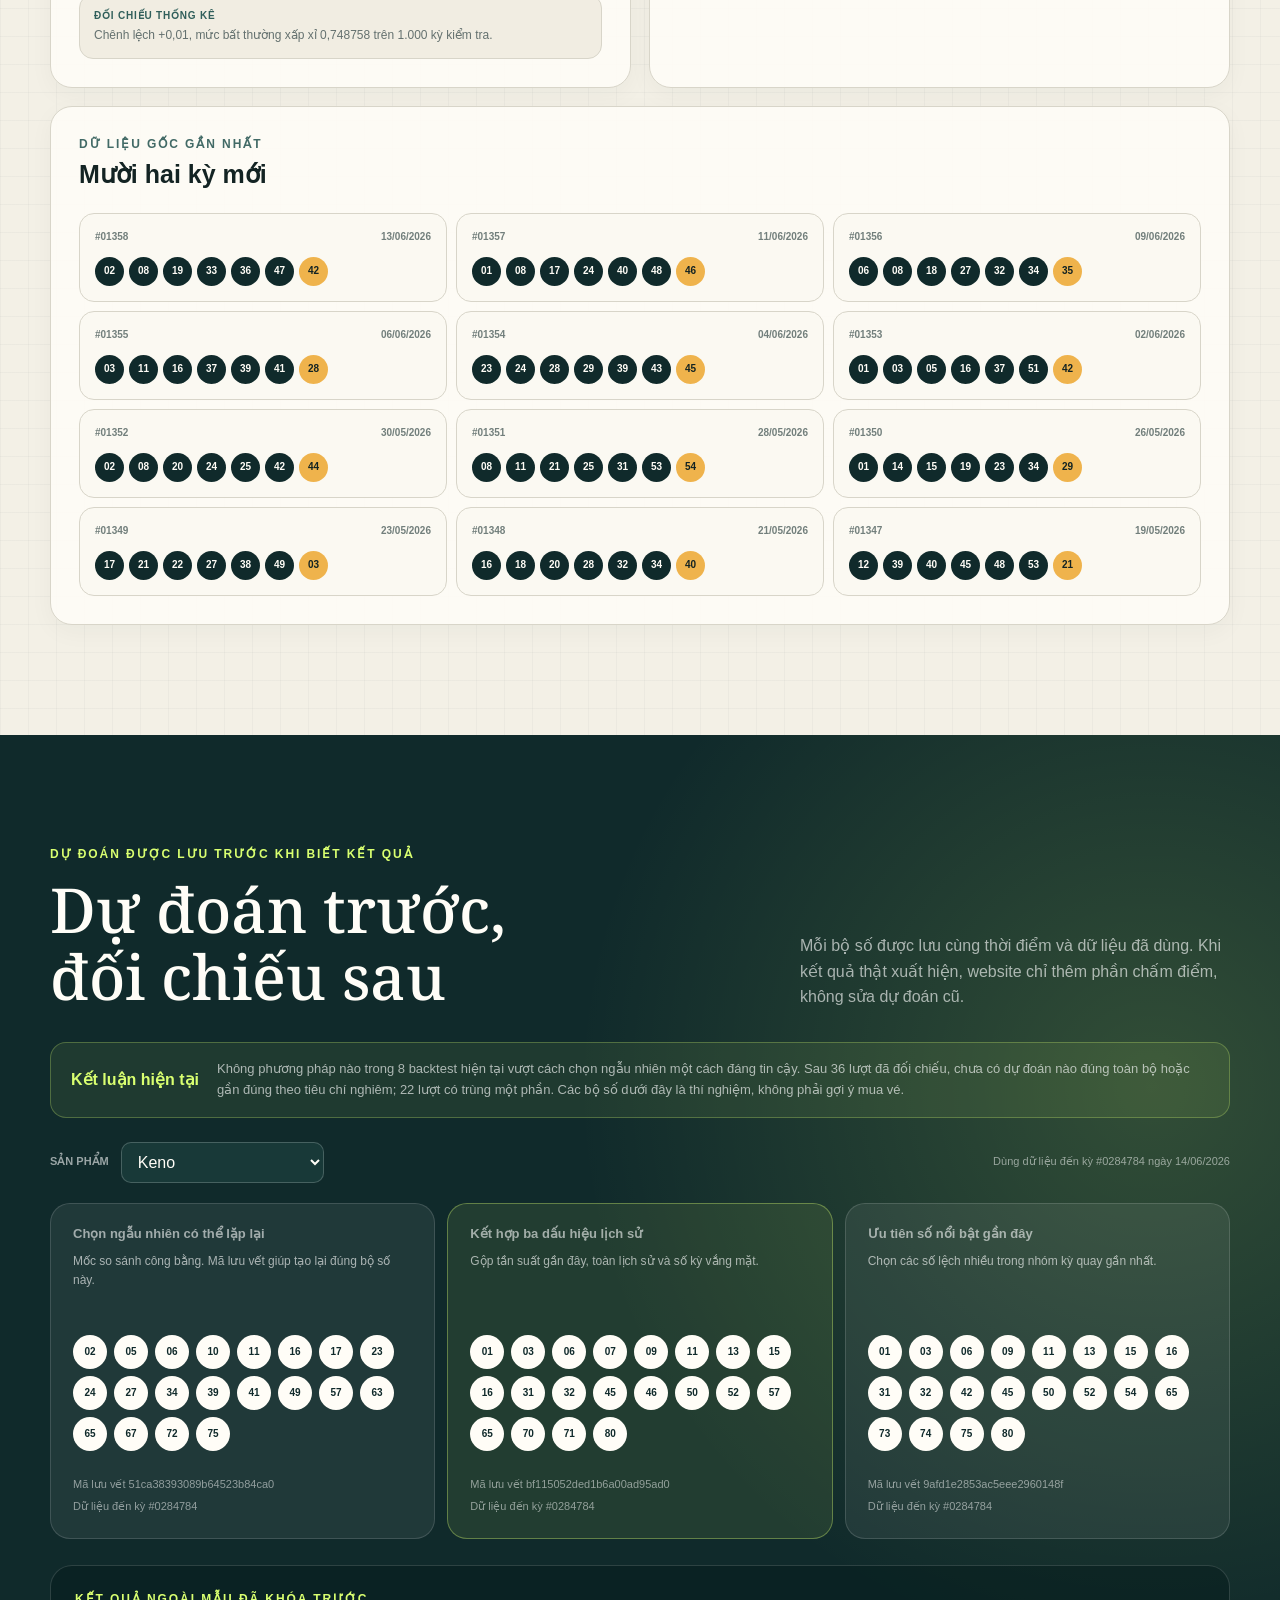
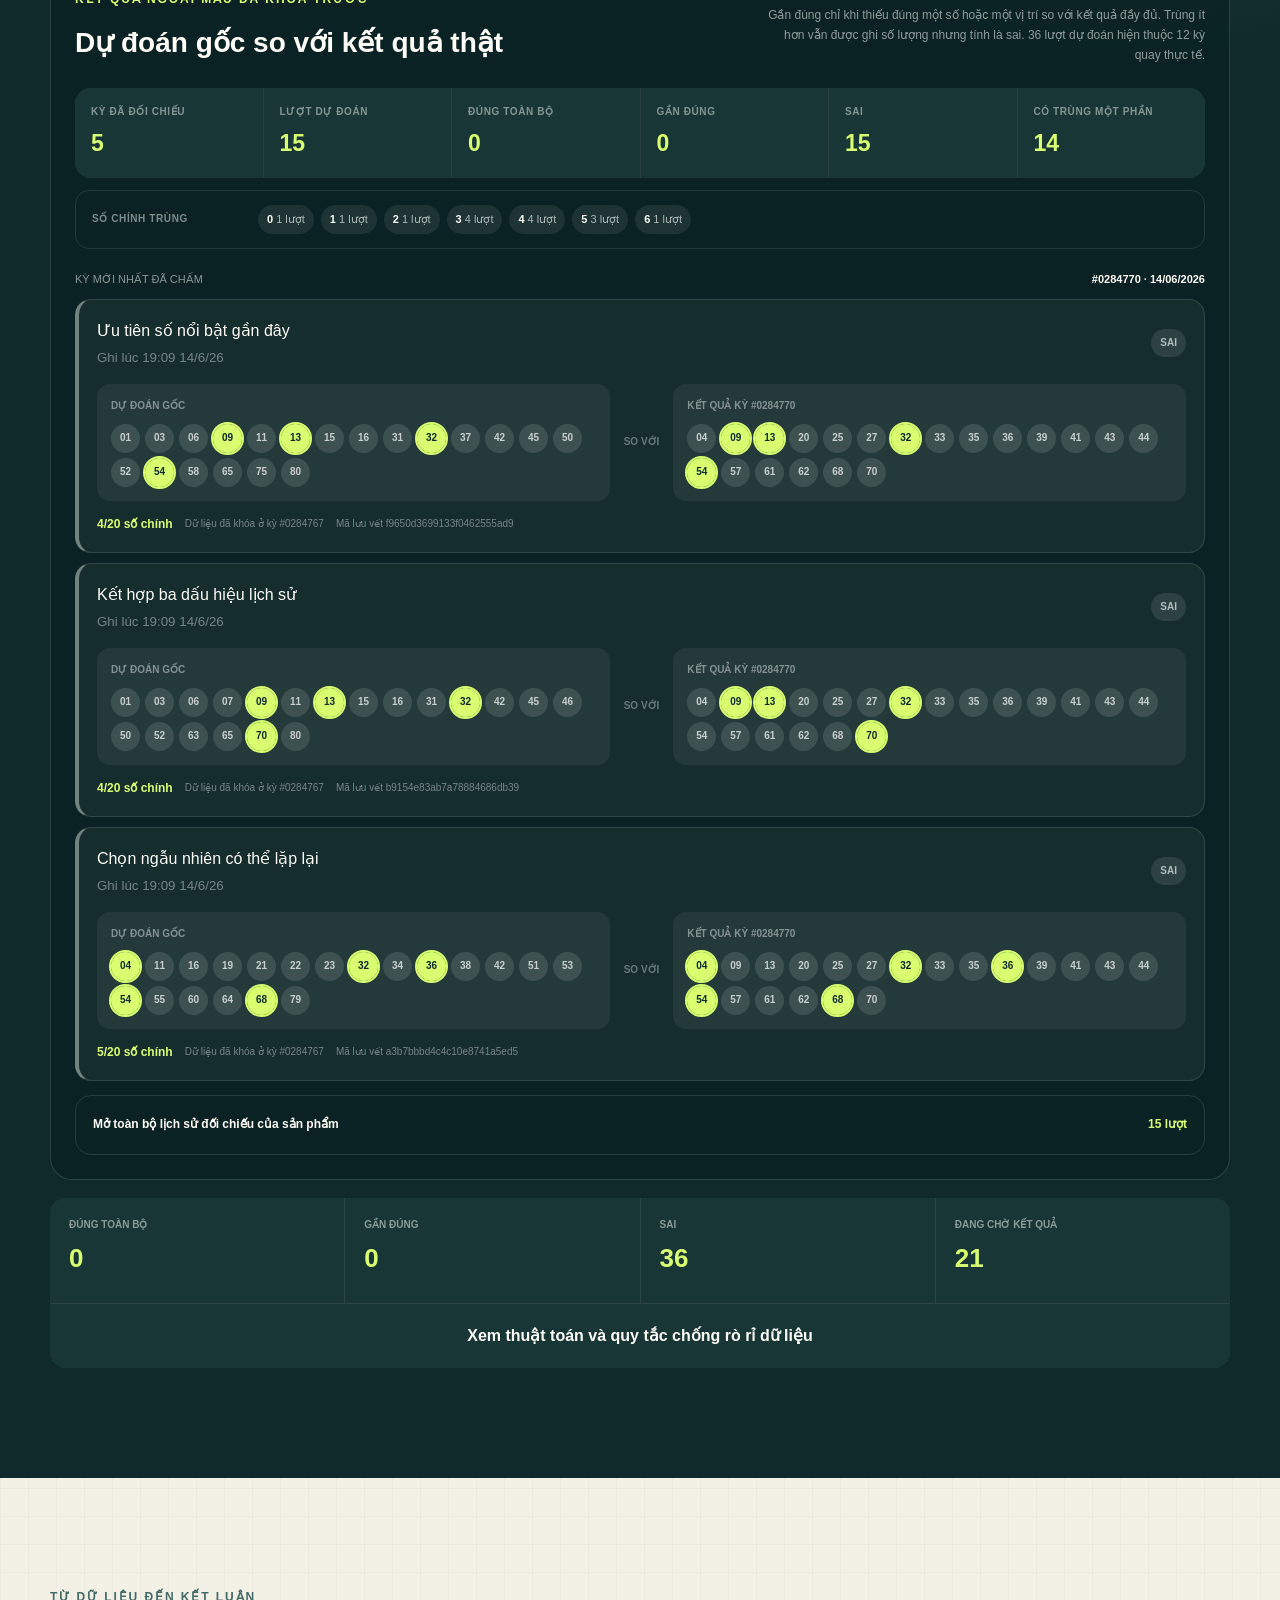
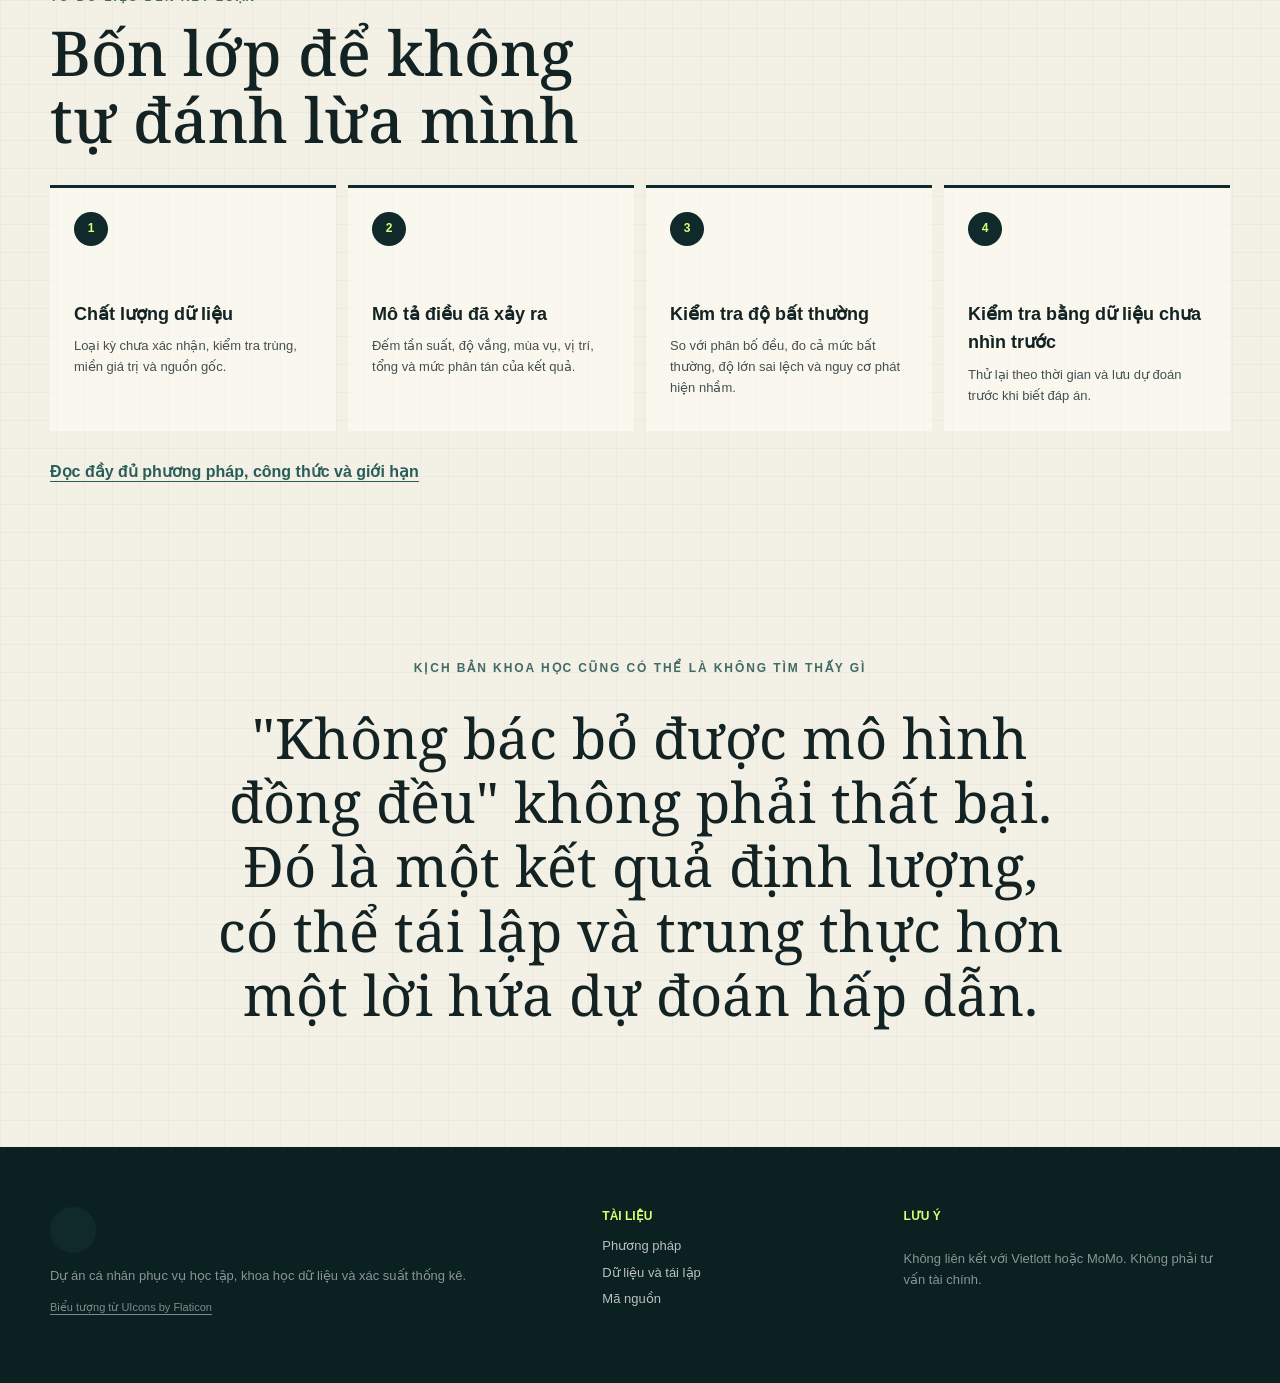
==== commit 799851b0: "Thu gọn chi tiết kiểm định" ====
--- a/site/index.html
+++ b/site/index.html
@@ -13,8 +13,8 @@
   <link rel="preconnect" href="https://fonts.gstatic.com" crossorigin>
   <link rel="stylesheet" href="https://fonts.googleapis.com/css2?family=Noto+Serif:ital,wght@0,400;0,500;1,400;1,500&amp;display=swap">
   <link rel="stylesheet" href="https://cdn-uicons.flaticon.com/3.0.0/uicons-regular-rounded/css/uicons-regular-rounded.css">
-  <link rel="stylesheet" href="assets/styles.css?v=20260614-10">
-  <script src="assets/app.js?v=20260614-10" defer></script>
+  <link rel="stylesheet" href="assets/styles.css?v=20260615-1">
+  <script src="assets/app.js?v=20260615-1" defer></script>
 </head>
 <body>
   <a class="skip-link" href="#main">Bỏ qua điều hướng</a>
--- a/site/assets/styles.css
+++ b/site/assets/styles.css
@@ -1194,8 +1194,70 @@
 }
 
 .audit-test-list {
+  display: block;
+}
+
+.audit-test-details {
+  overflow: hidden;
+  border: 1px solid var(--line);
+  border-radius: 18px;
+  background: rgb(255 253 247 / 72%);
+}
+
+.audit-test-details summary {
+  display: flex;
+  align-items: center;
+  justify-content: space-between;
+  gap: 14px;
+  padding: 15px 16px;
+  cursor: pointer;
+  list-style: none;
+}
+
+.audit-test-details summary::-webkit-details-marker {
+  display: none;
+}
+
+.audit-test-details summary::after {
+  flex: 0 0 auto;
+  content: "Mở chi tiết";
+  padding: 8px 12px;
+  border: 1px solid var(--ink);
+  border-radius: 999px;
+  color: var(--ink);
+  font-size: 12px;
+  font-weight: 900;
+}
+
+.audit-test-details[open] summary {
+  border-bottom: 1px solid var(--line);
+}
+
+.audit-test-details[open] summary::after {
+  content: "Thu gọn";
+}
+
+.audit-test-details summary span {
+  color: #5c6d6a;
+  font-size: 11px;
+  font-weight: 850;
+  letter-spacing: 0.08em;
+  text-transform: uppercase;
+}
+
+.audit-test-details summary strong {
+  display: block;
+  font-size: 17px;
+}
+
+.audit-test-list-inner {
   display: grid;
   gap: 10px;
+  padding: 12px;
+}
+
+.audit-test-details:not([open]) > .audit-test-list-inner {
+  display: none;
 }
 
 .audit-test-row {
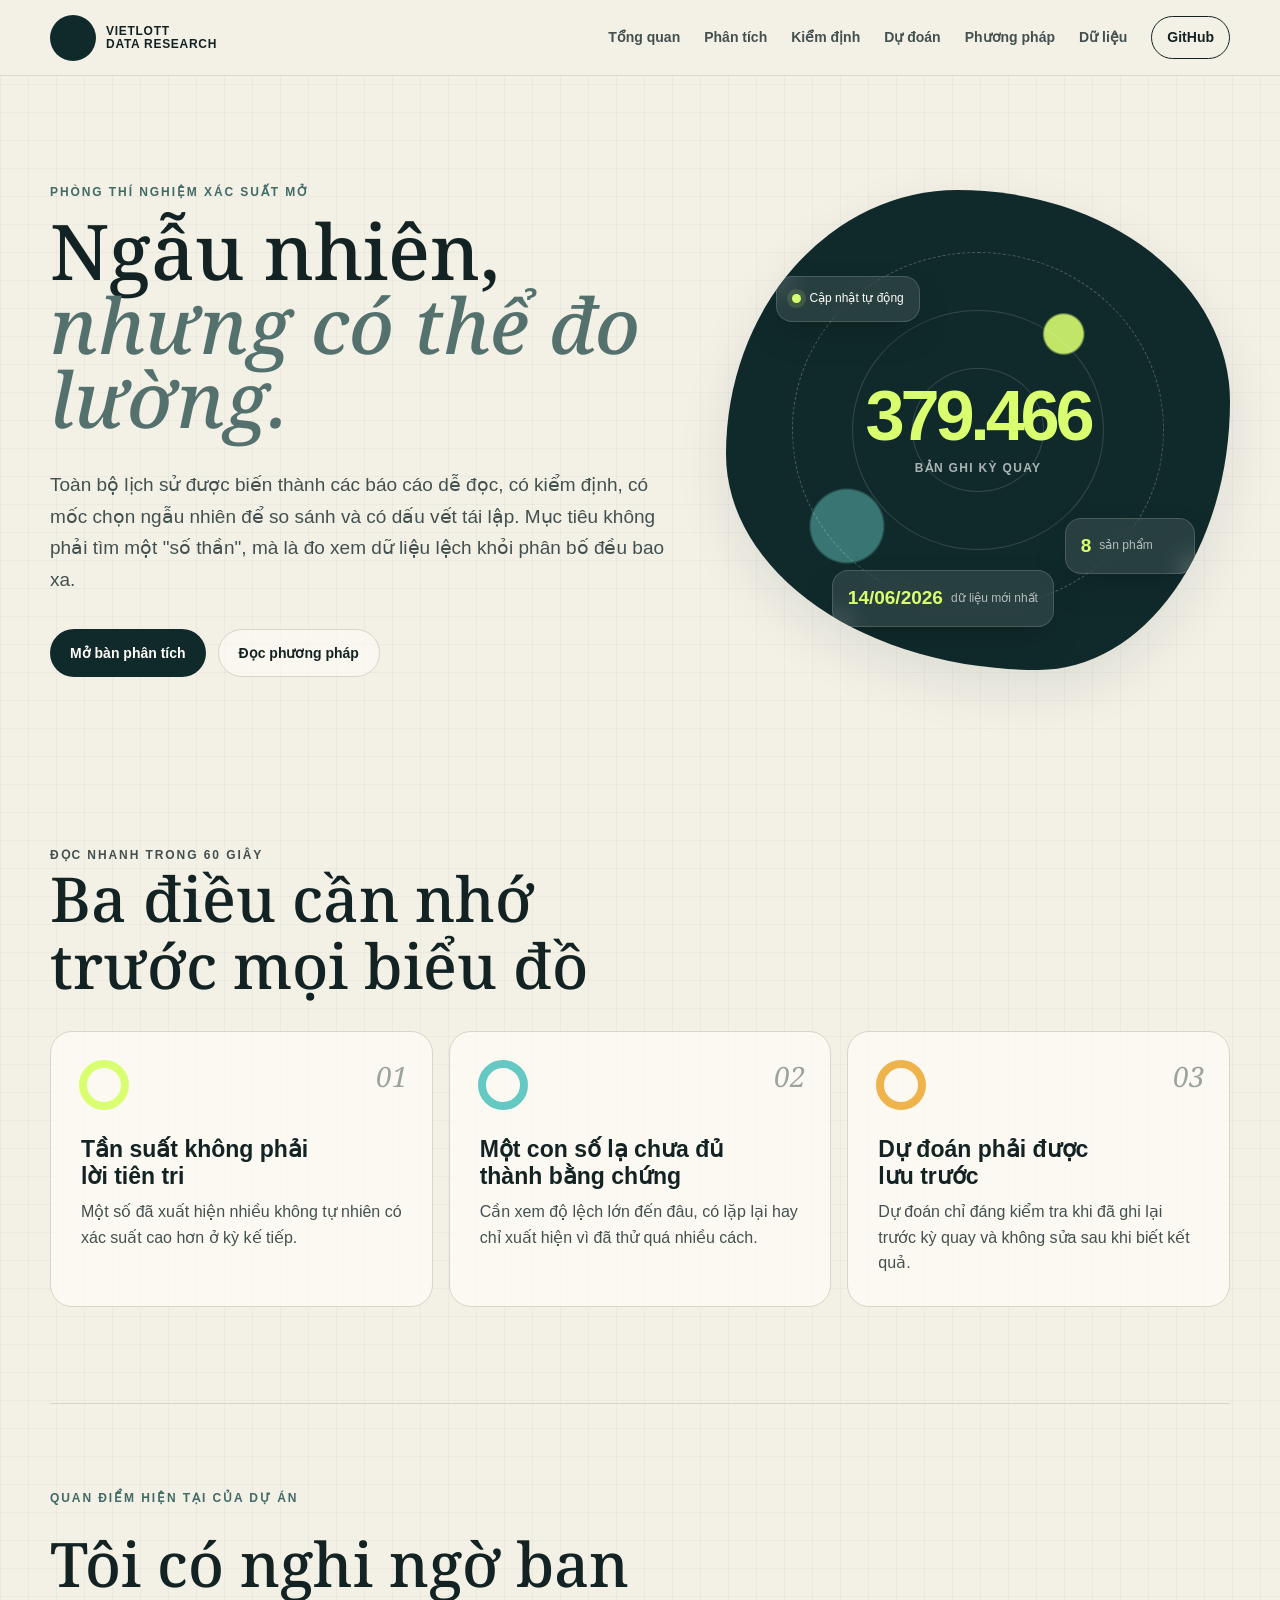
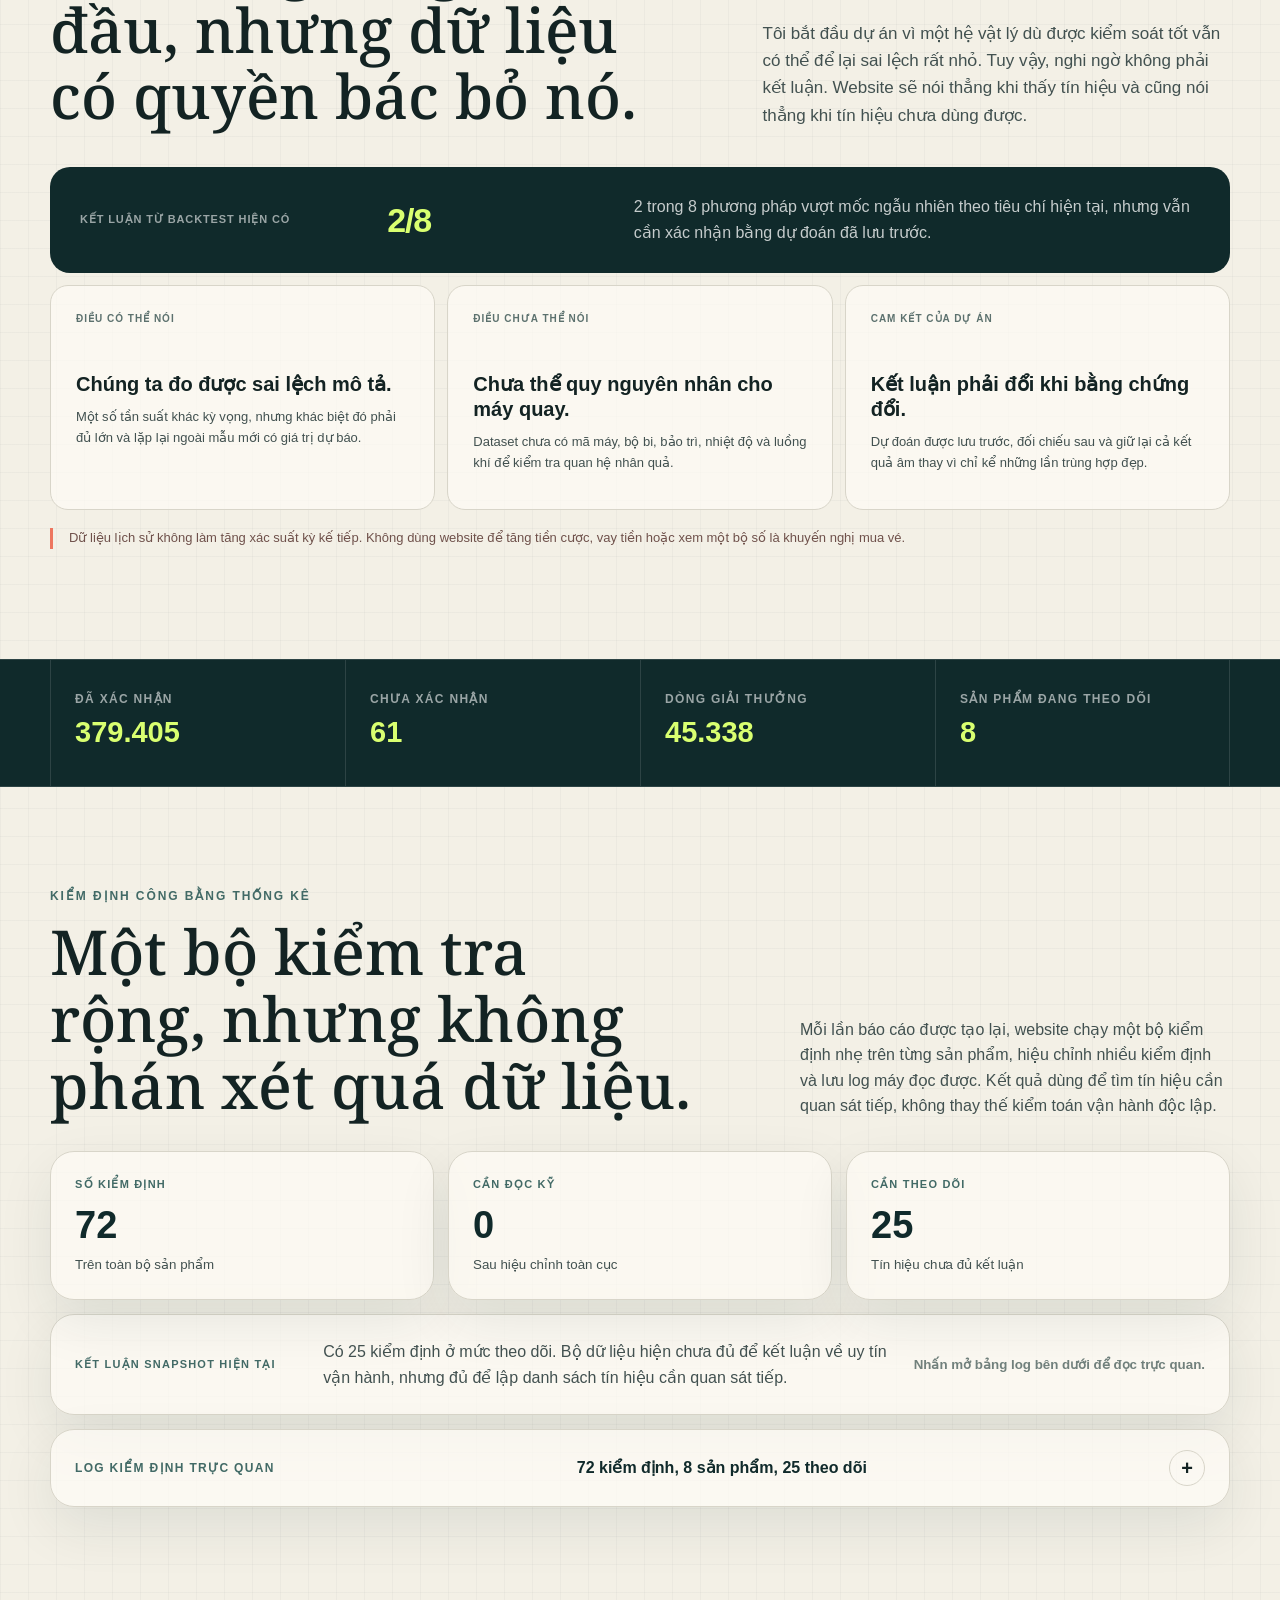
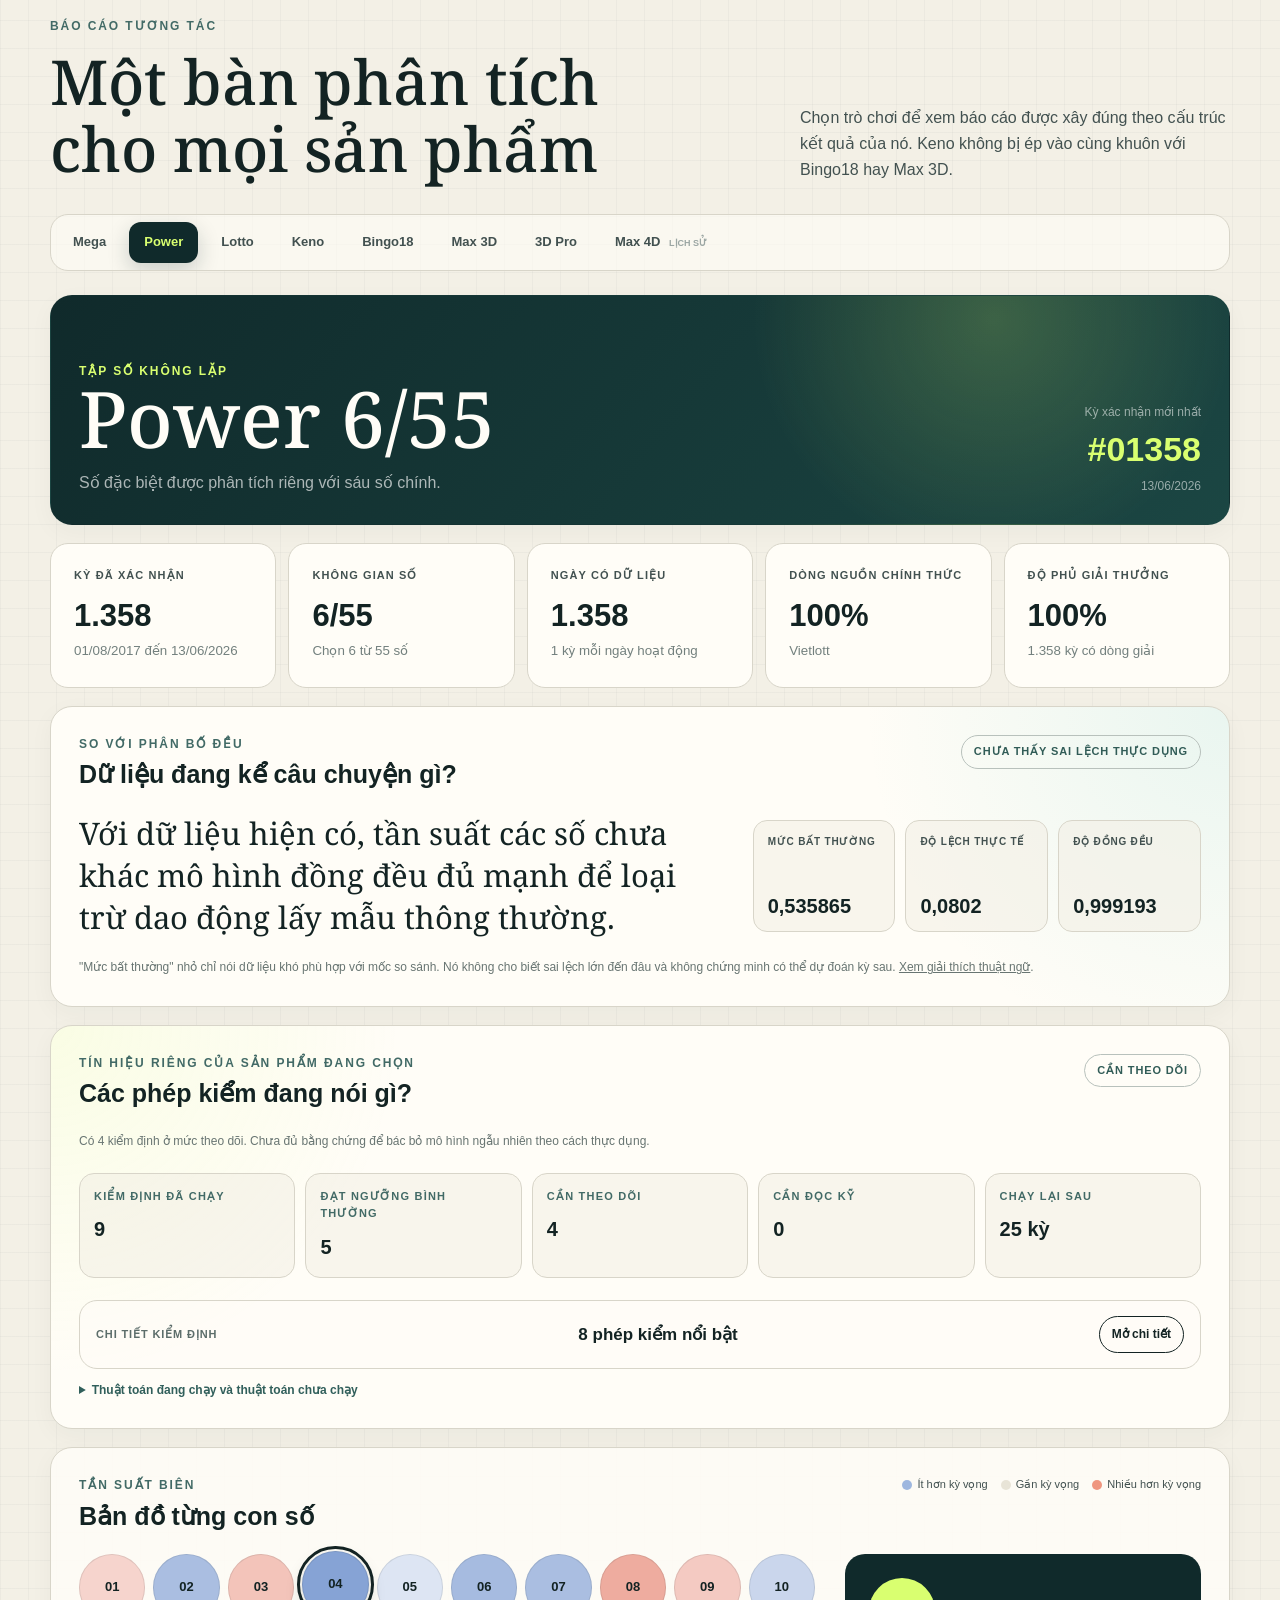
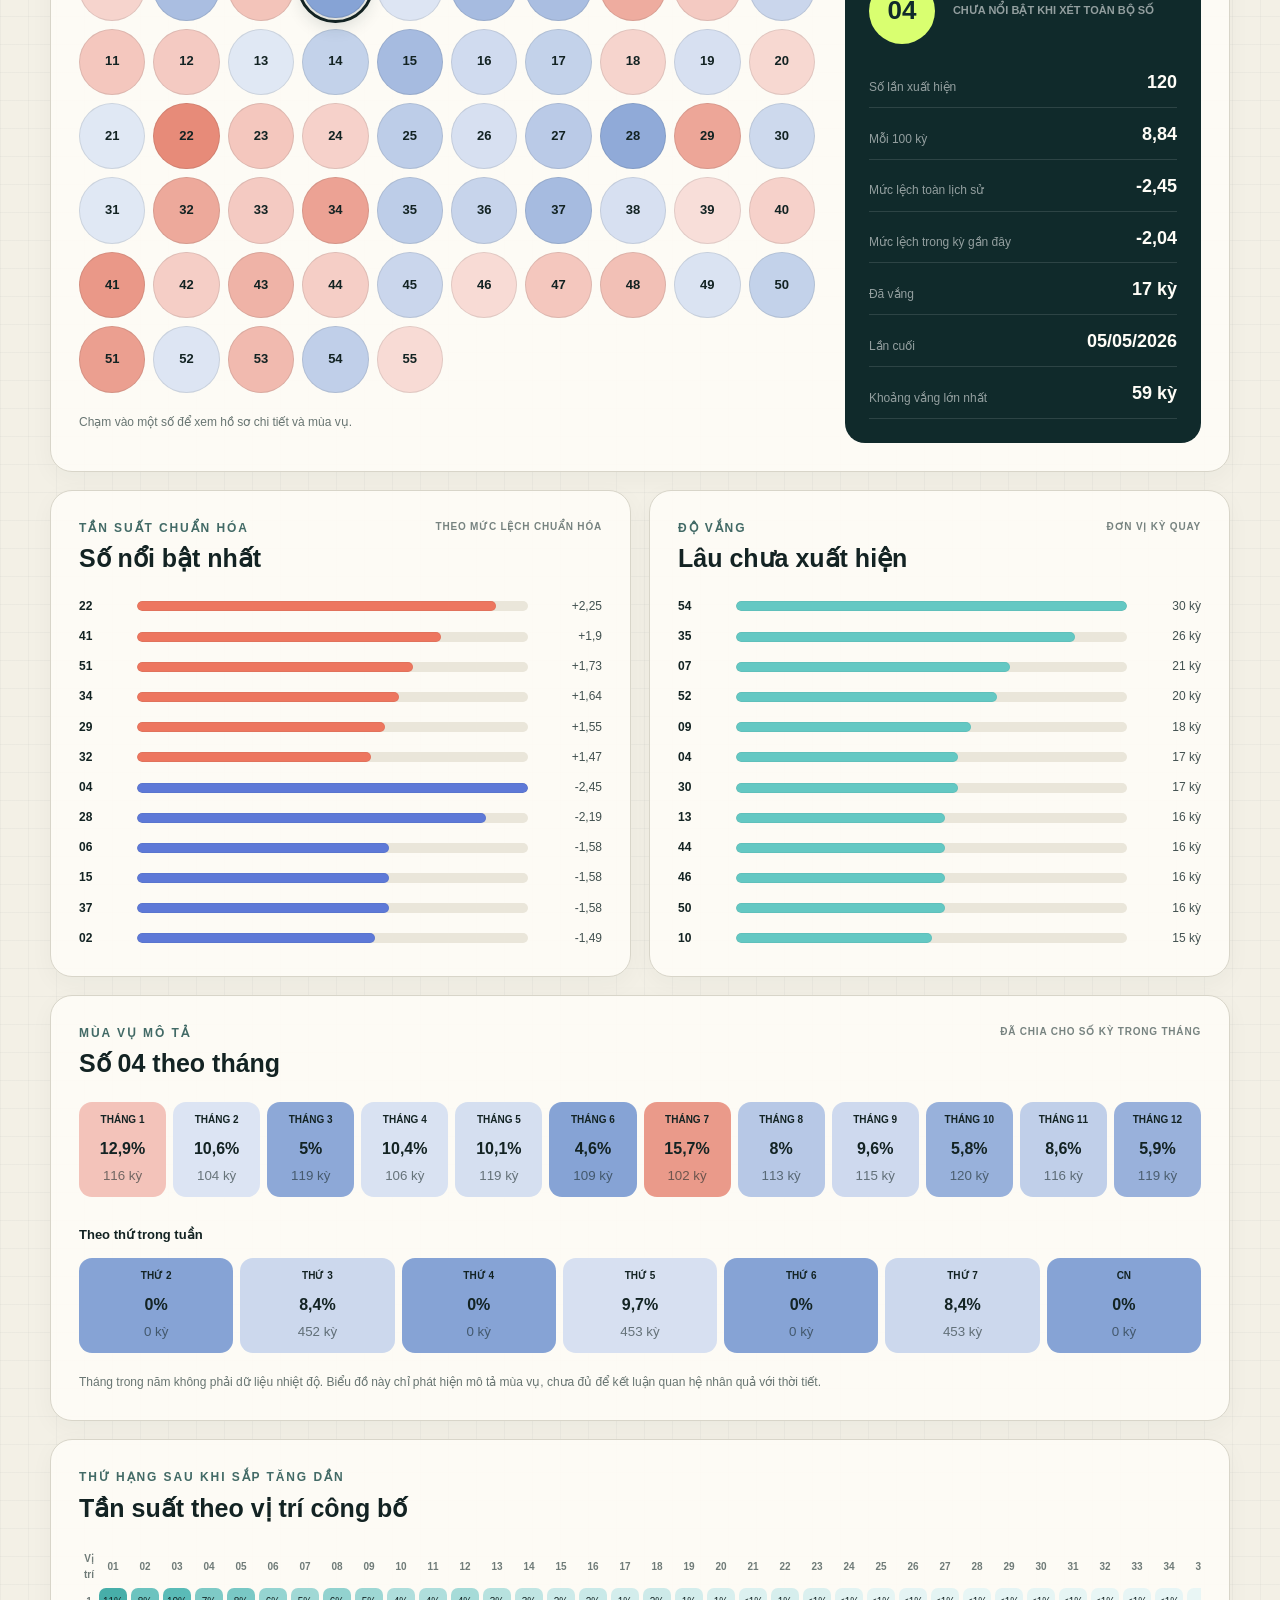
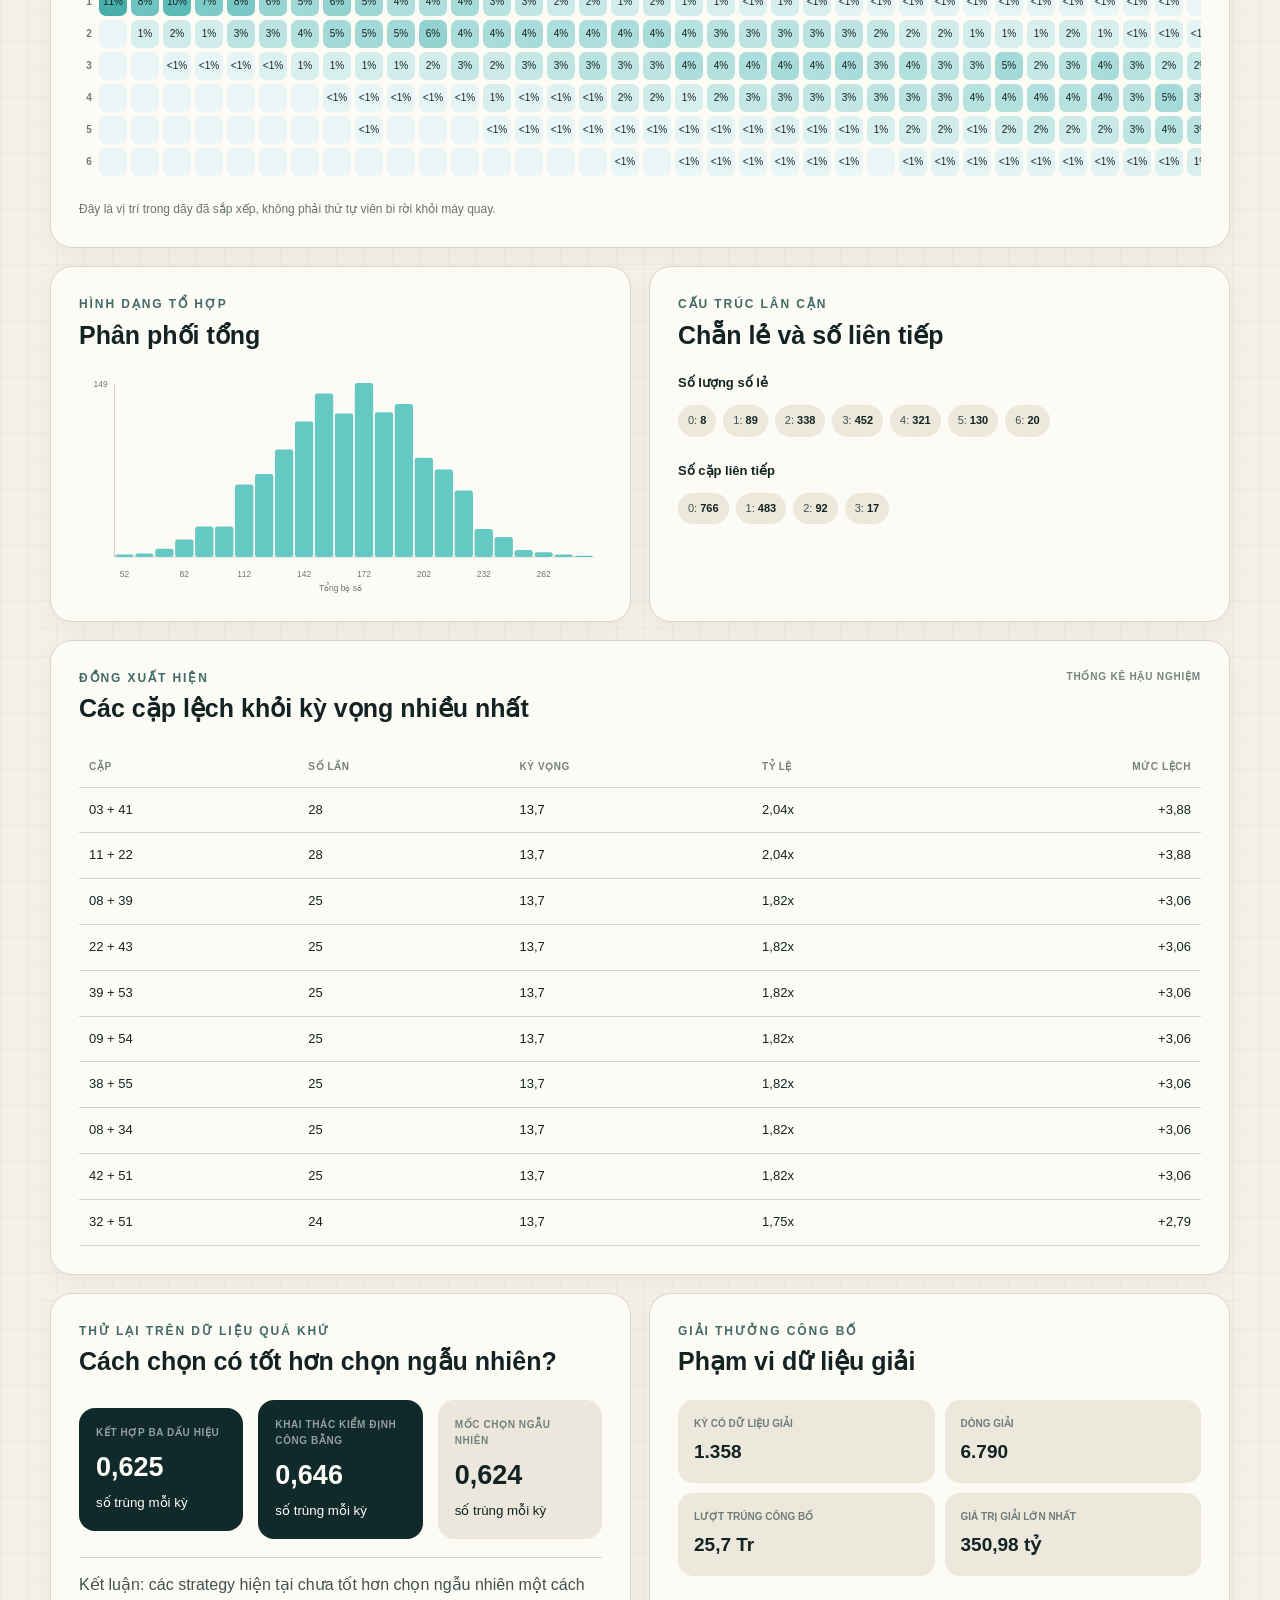
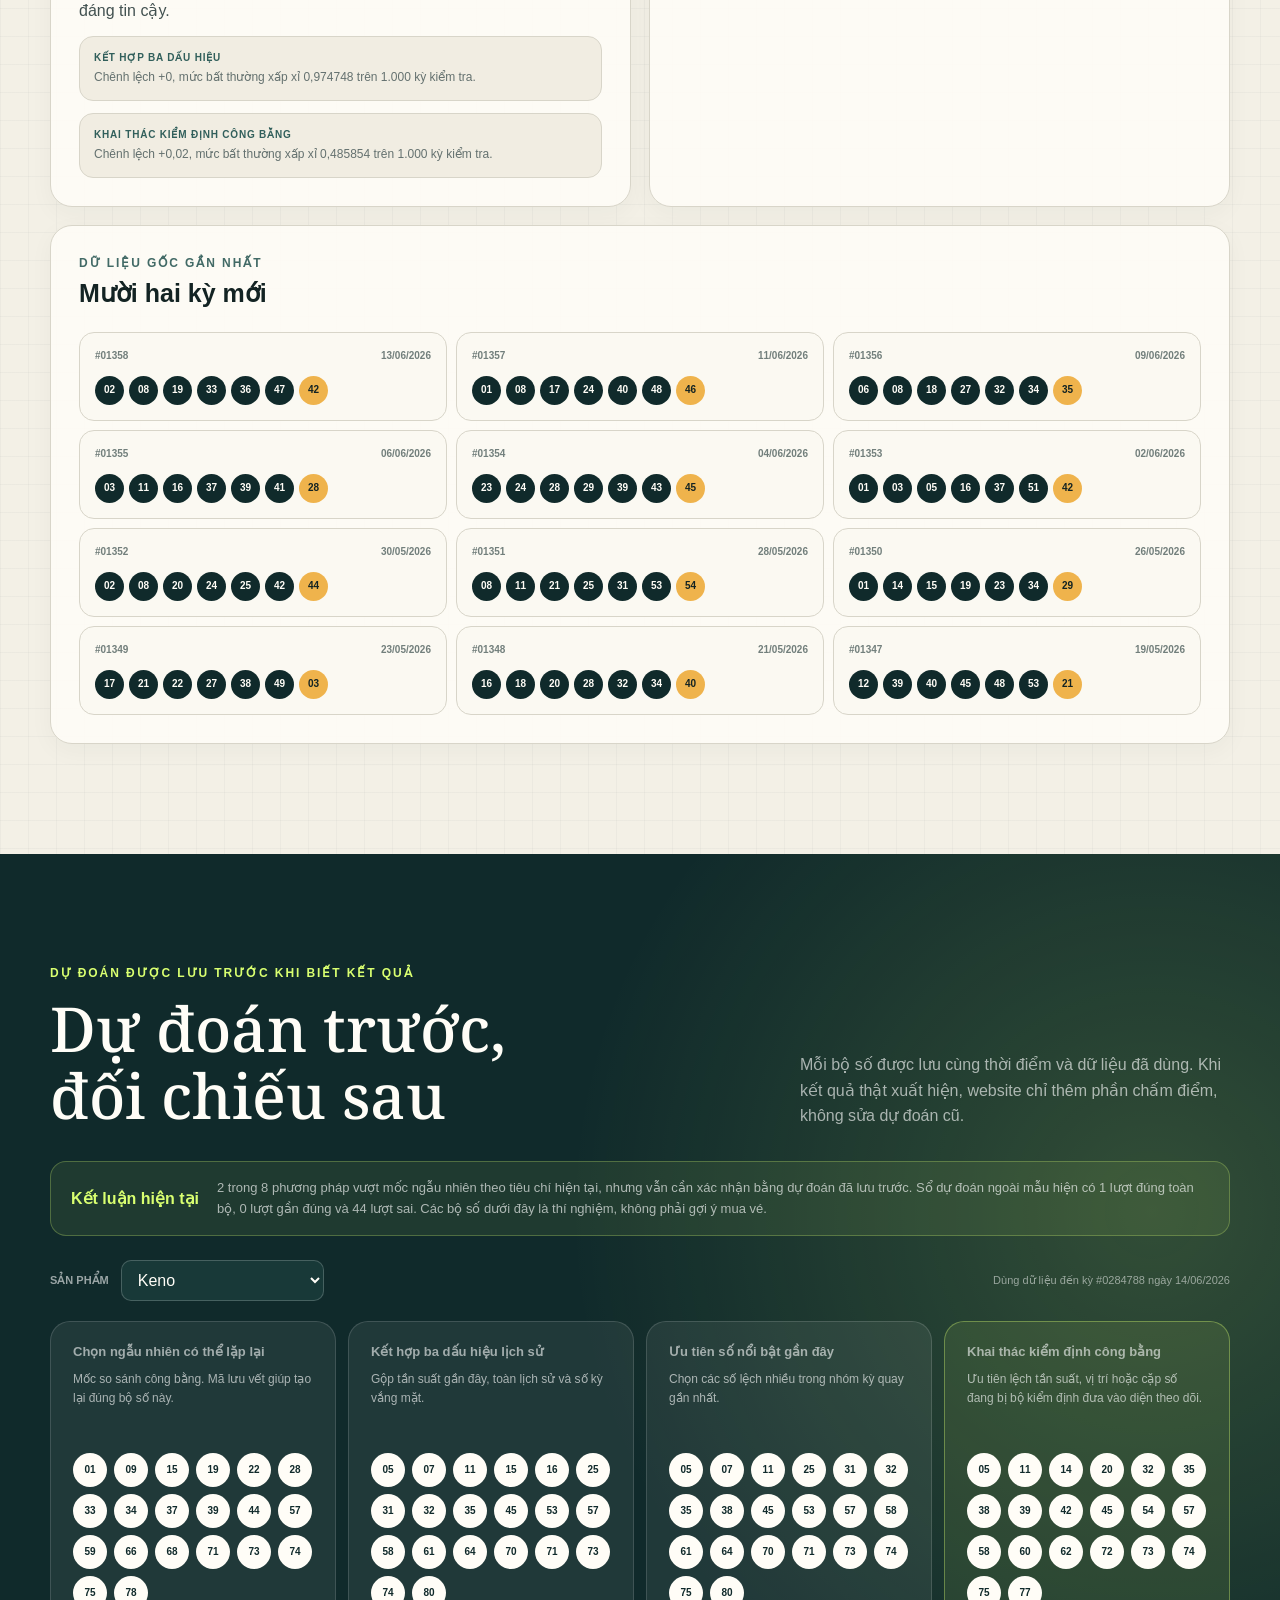
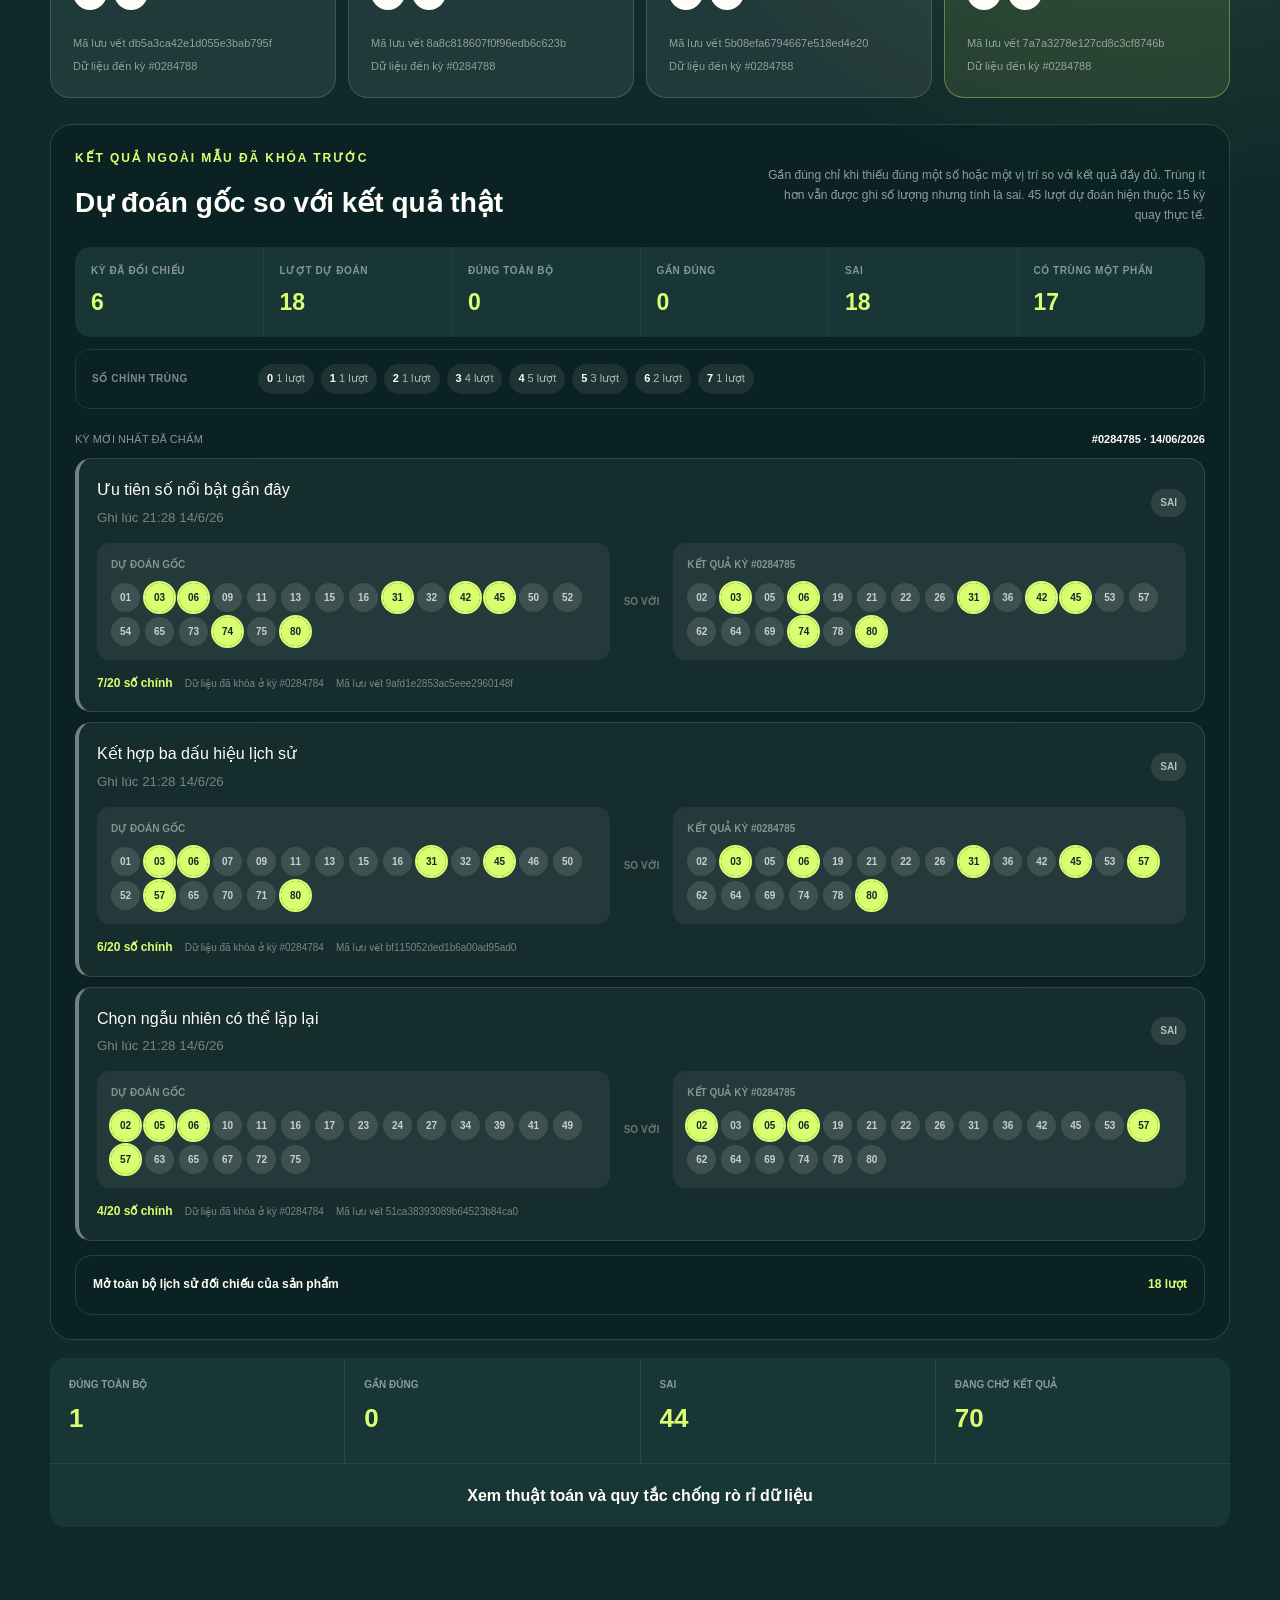
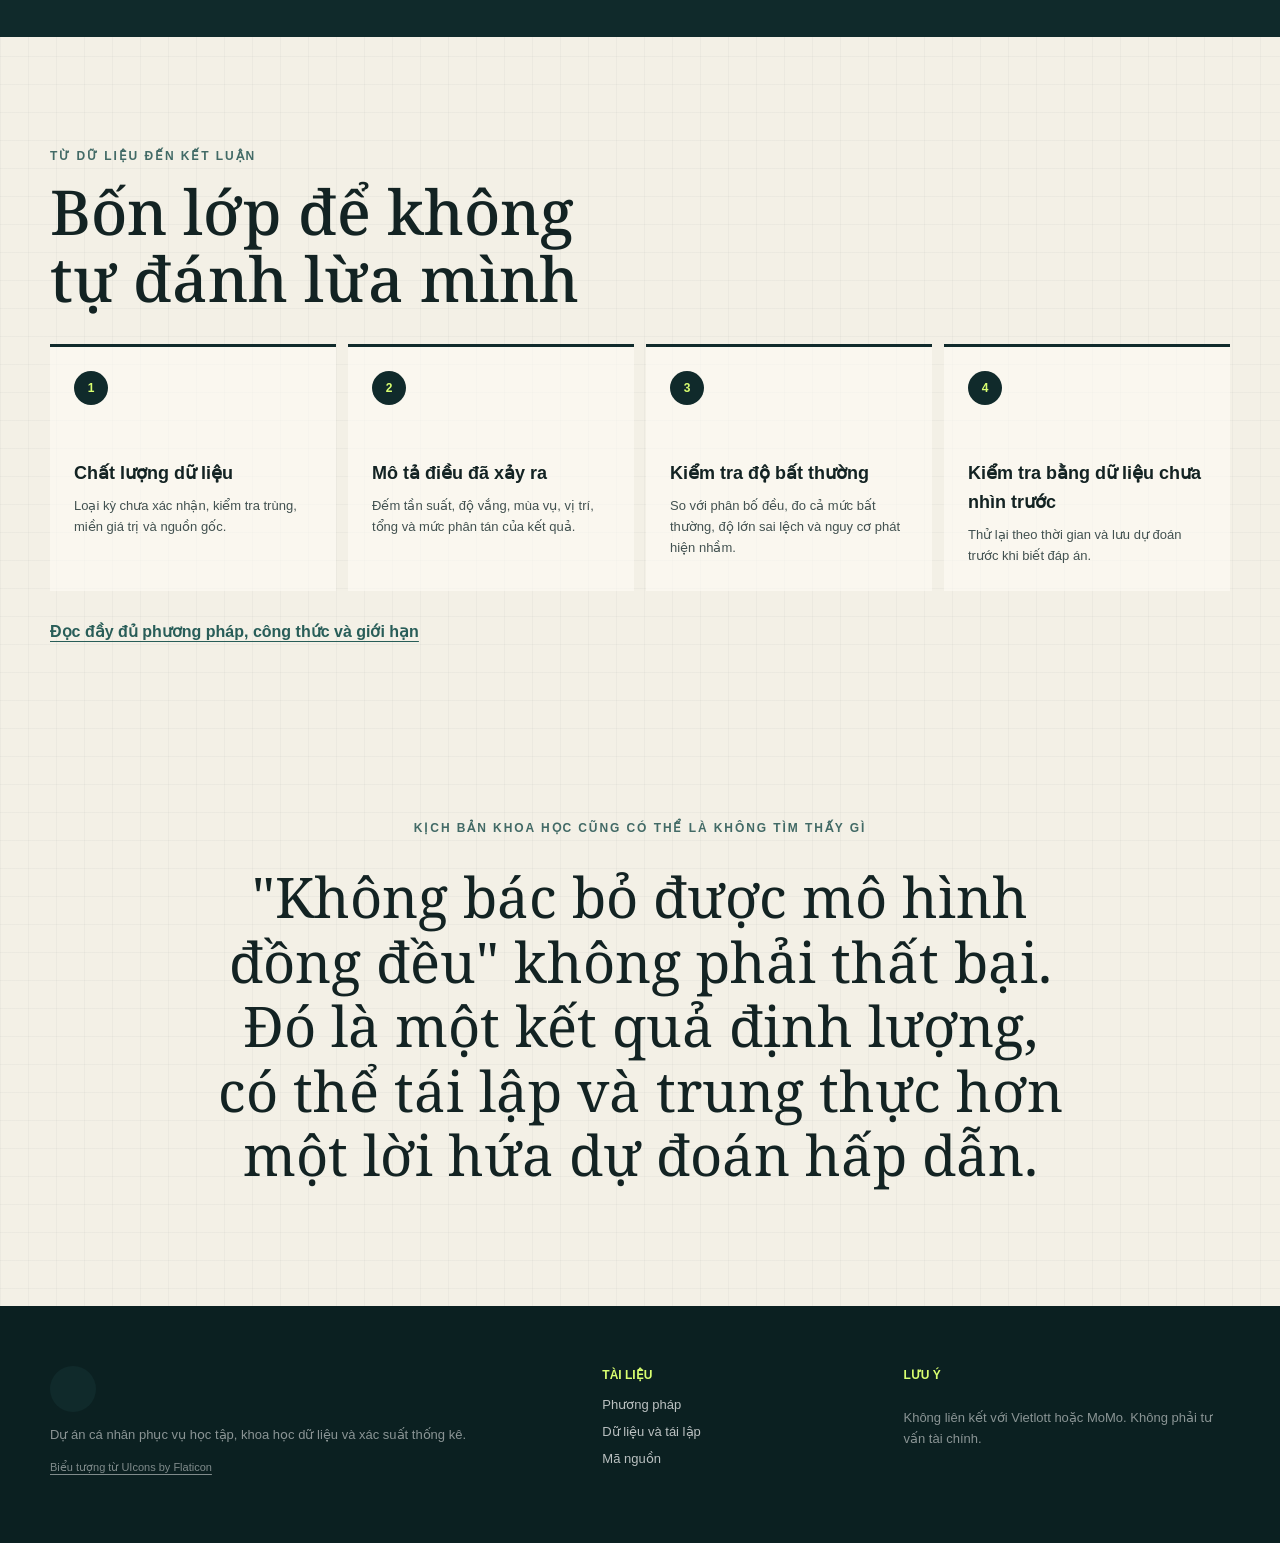
==== commit 65922191: "Thêm dự đoán từ tín hiệu kiểm định" ====
--- a/site/index.html
+++ b/site/index.html
@@ -13,8 +13,8 @@
   <link rel="preconnect" href="https://fonts.gstatic.com" crossorigin>
   <link rel="stylesheet" href="https://fonts.googleapis.com/css2?family=Noto+Serif:ital,wght@0,400;0,500;1,400;1,500&amp;display=swap">
   <link rel="stylesheet" href="https://cdn-uicons.flaticon.com/3.0.0/uicons-regular-rounded/css/uicons-regular-rounded.css">
-  <link rel="stylesheet" href="assets/styles.css?v=20260615-1">
-  <script src="assets/app.js?v=20260615-1" defer></script>
+  <link rel="stylesheet" href="assets/styles.css?v=20260615-2">
+  <script src="assets/app.js?v=20260615-2" defer></script>
 </head>
 <body>
   <a class="skip-link" href="#main">Bỏ qua điều hướng</a>
--- a/site/assets/styles.css
+++ b/site/assets/styles.css
@@ -1679,7 +1679,7 @@
 
 .backtest-score {
   display: grid;
-  grid-template-columns: 1fr auto 1fr;
+  grid-template-columns: repeat(3, minmax(0, 1fr));
   gap: 15px;
   align-items: center;
 }
@@ -1914,7 +1914,7 @@
 
 .prediction-grid {
   display: grid;
-  grid-template-columns: repeat(3, 1fr);
+  grid-template-columns: repeat(4, 1fr);
   gap: 12px;
 }
 
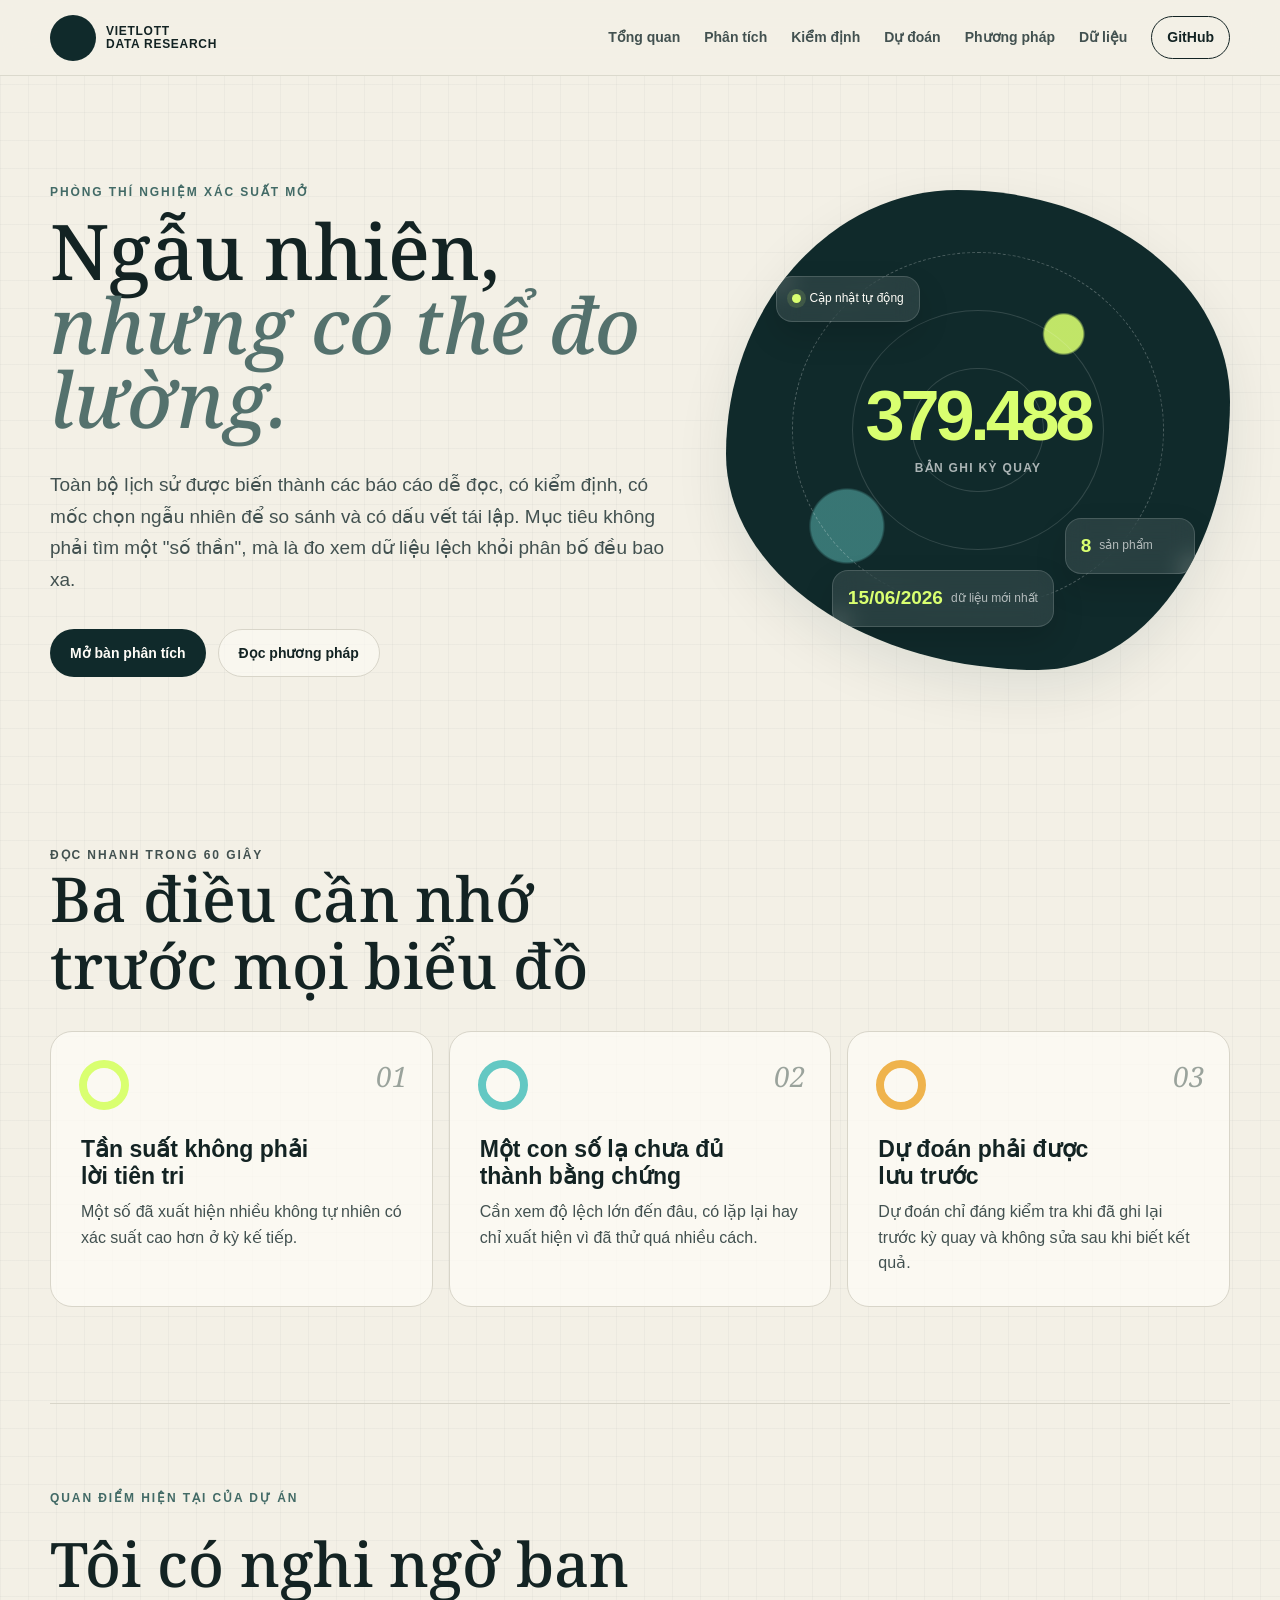
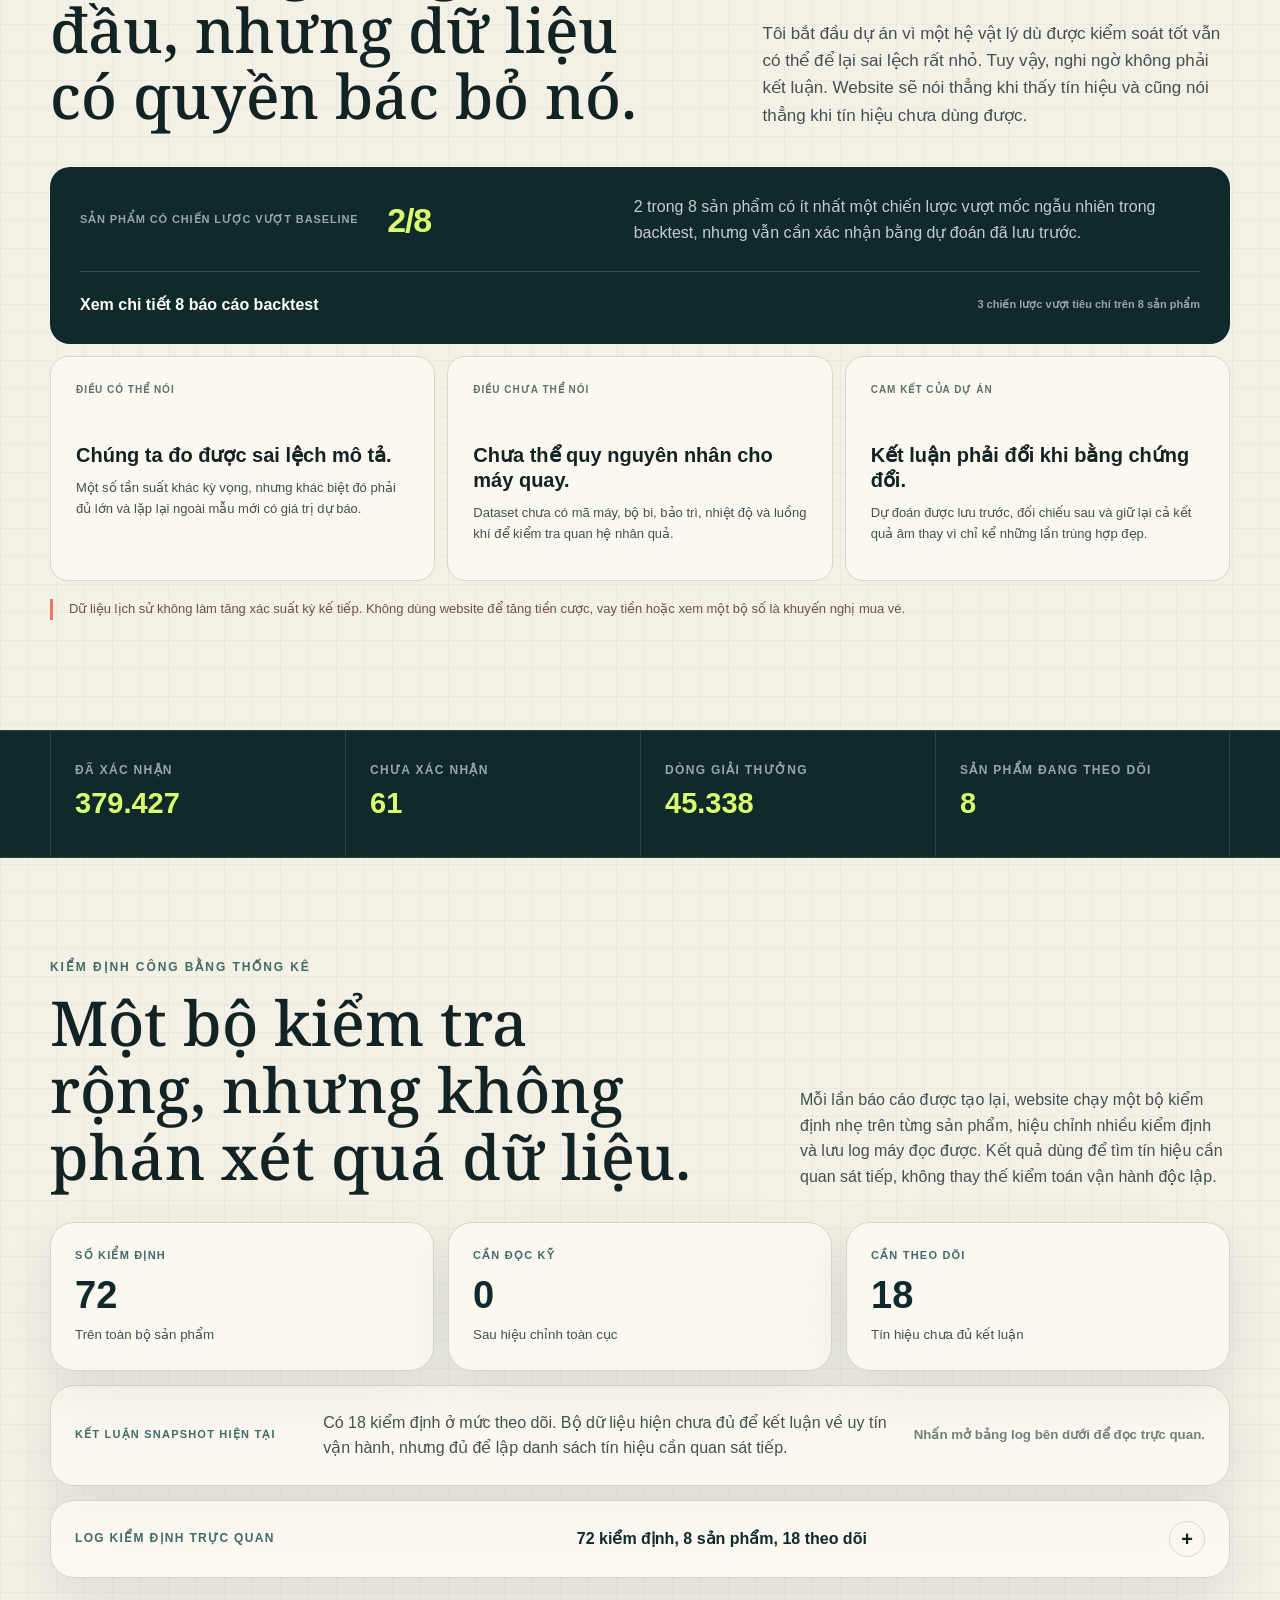
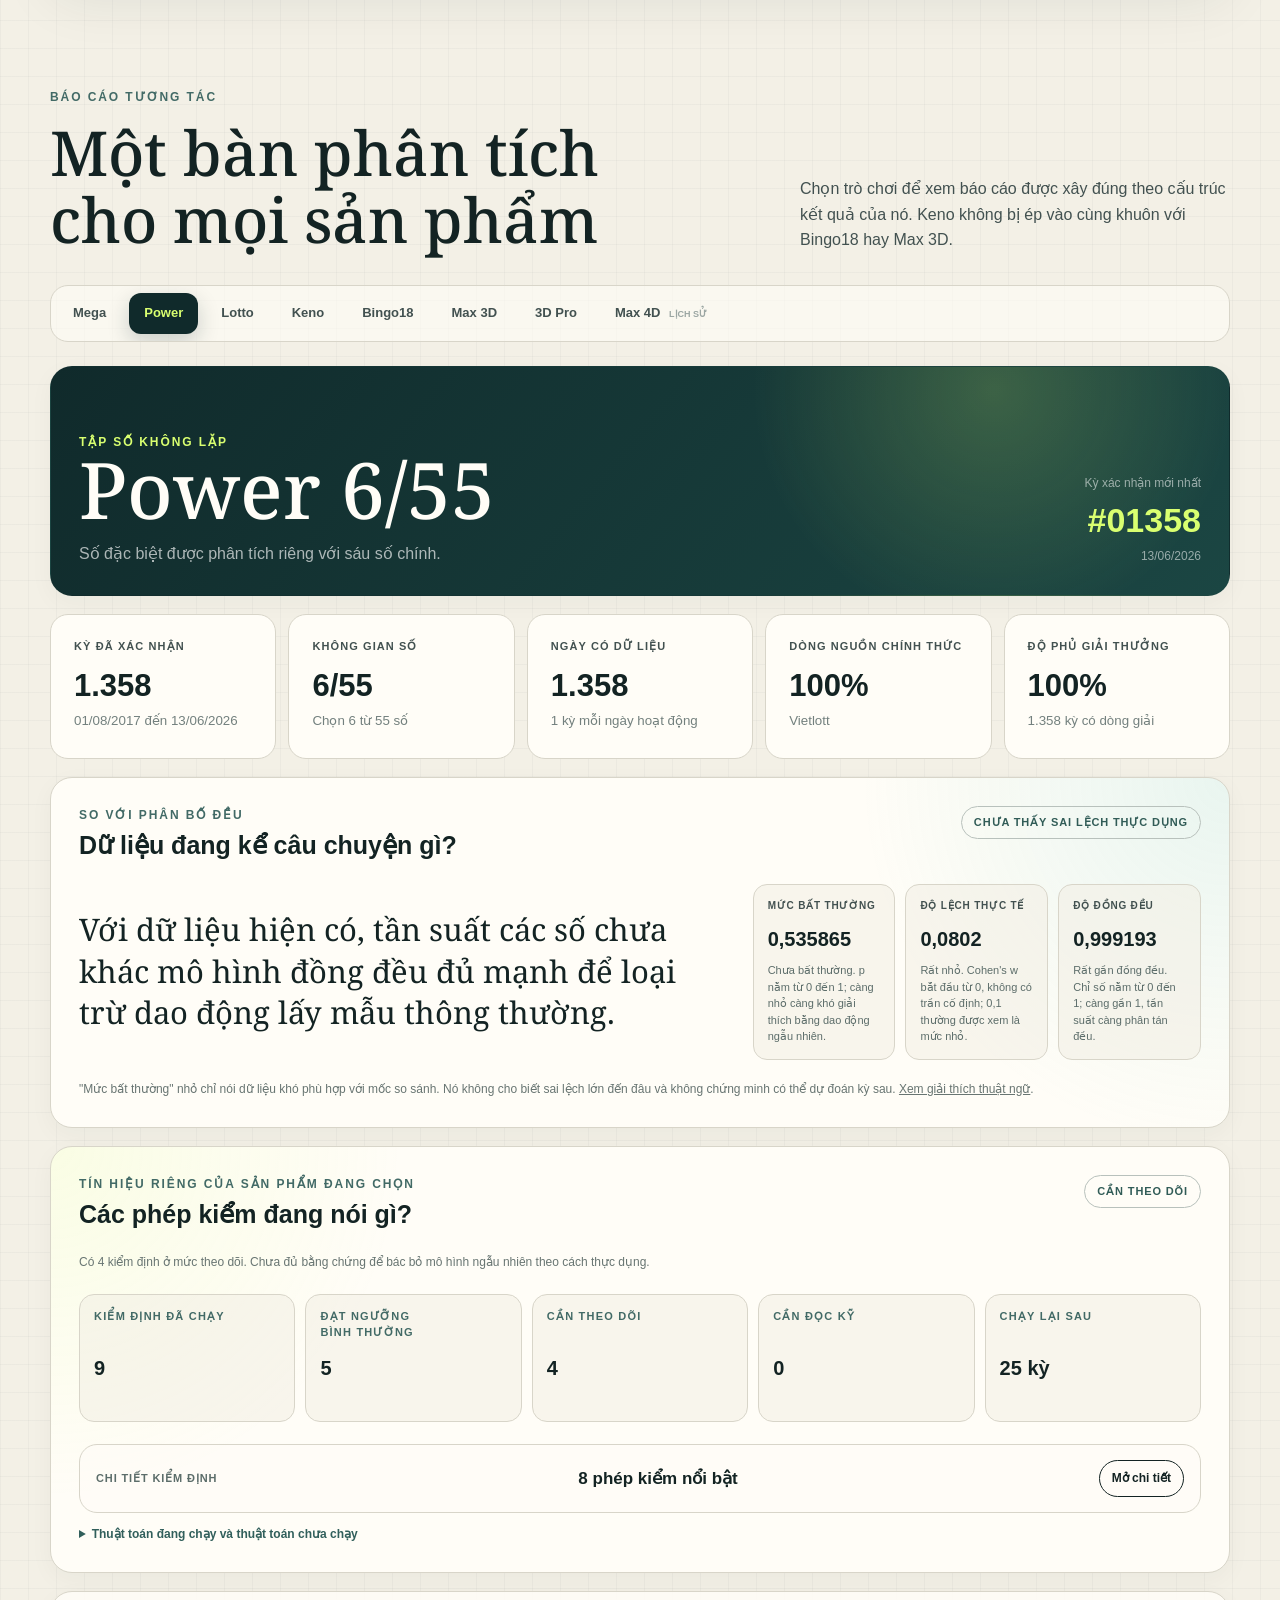
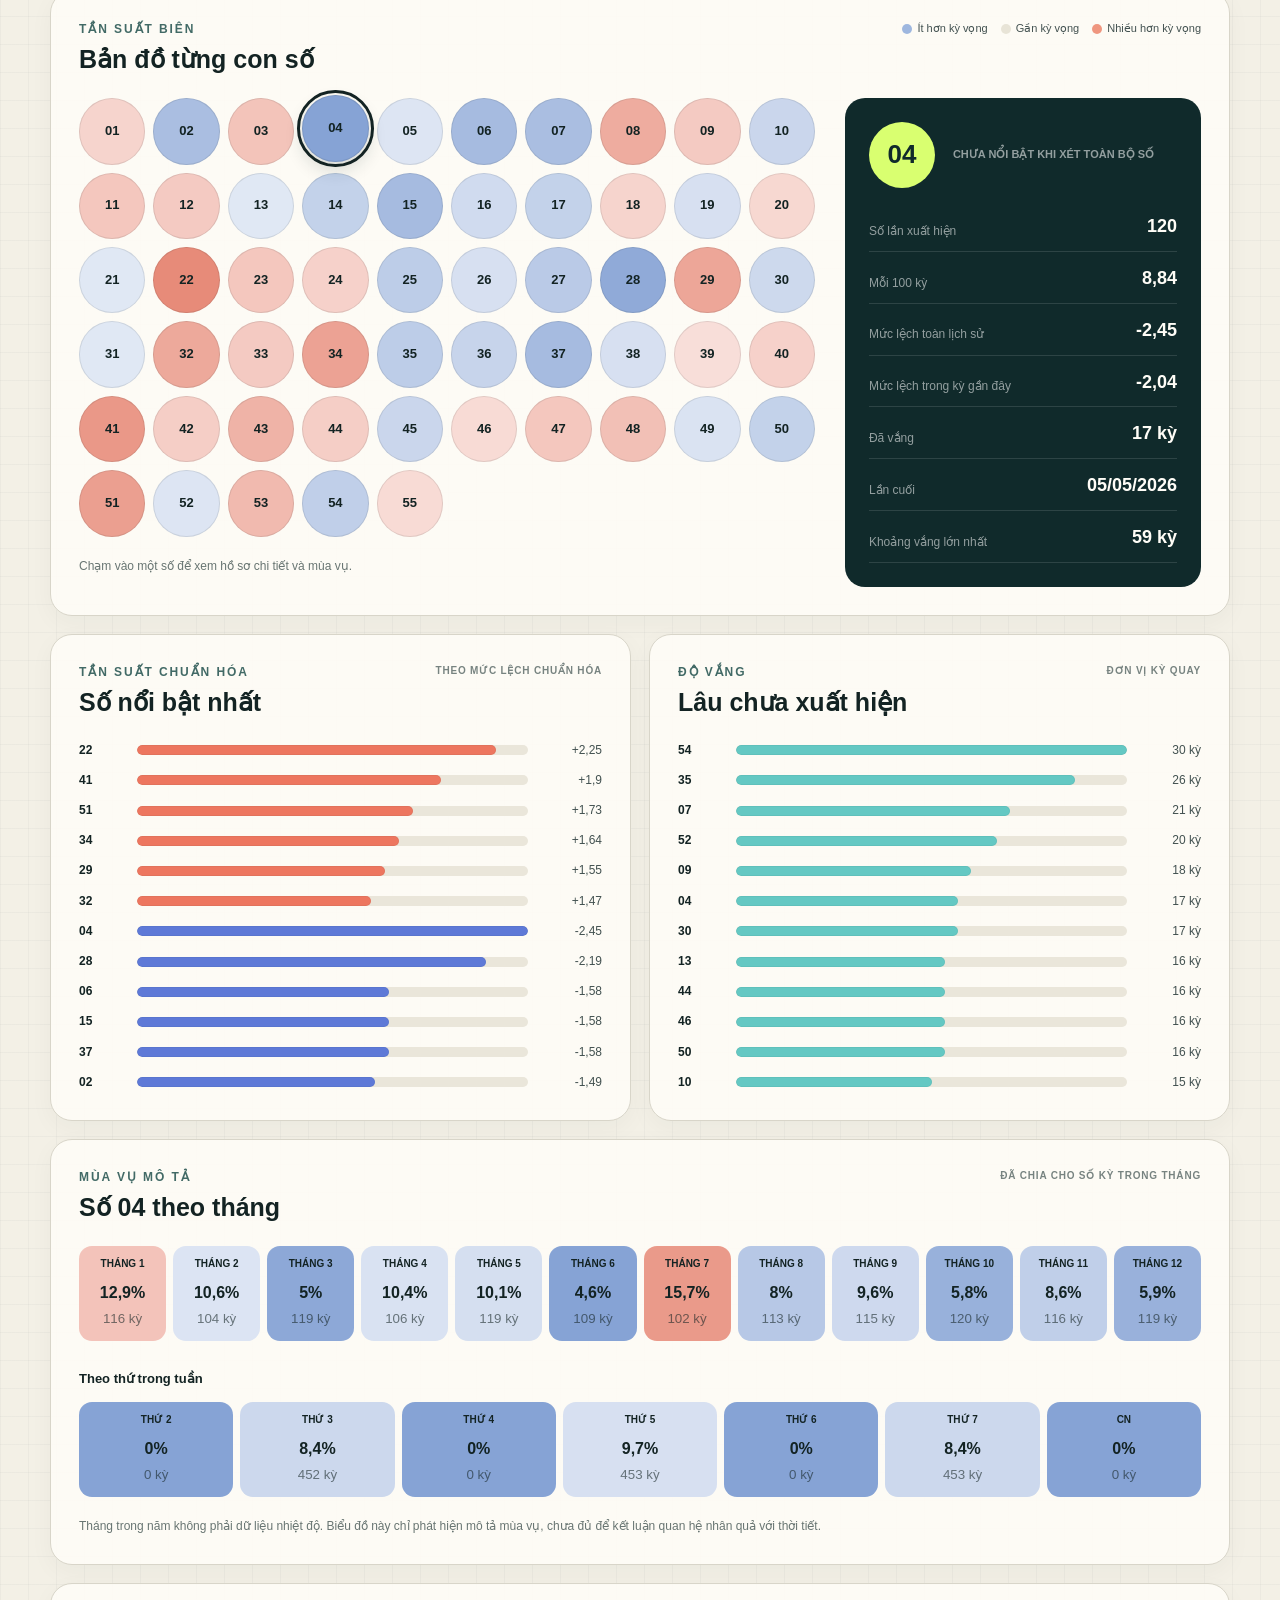
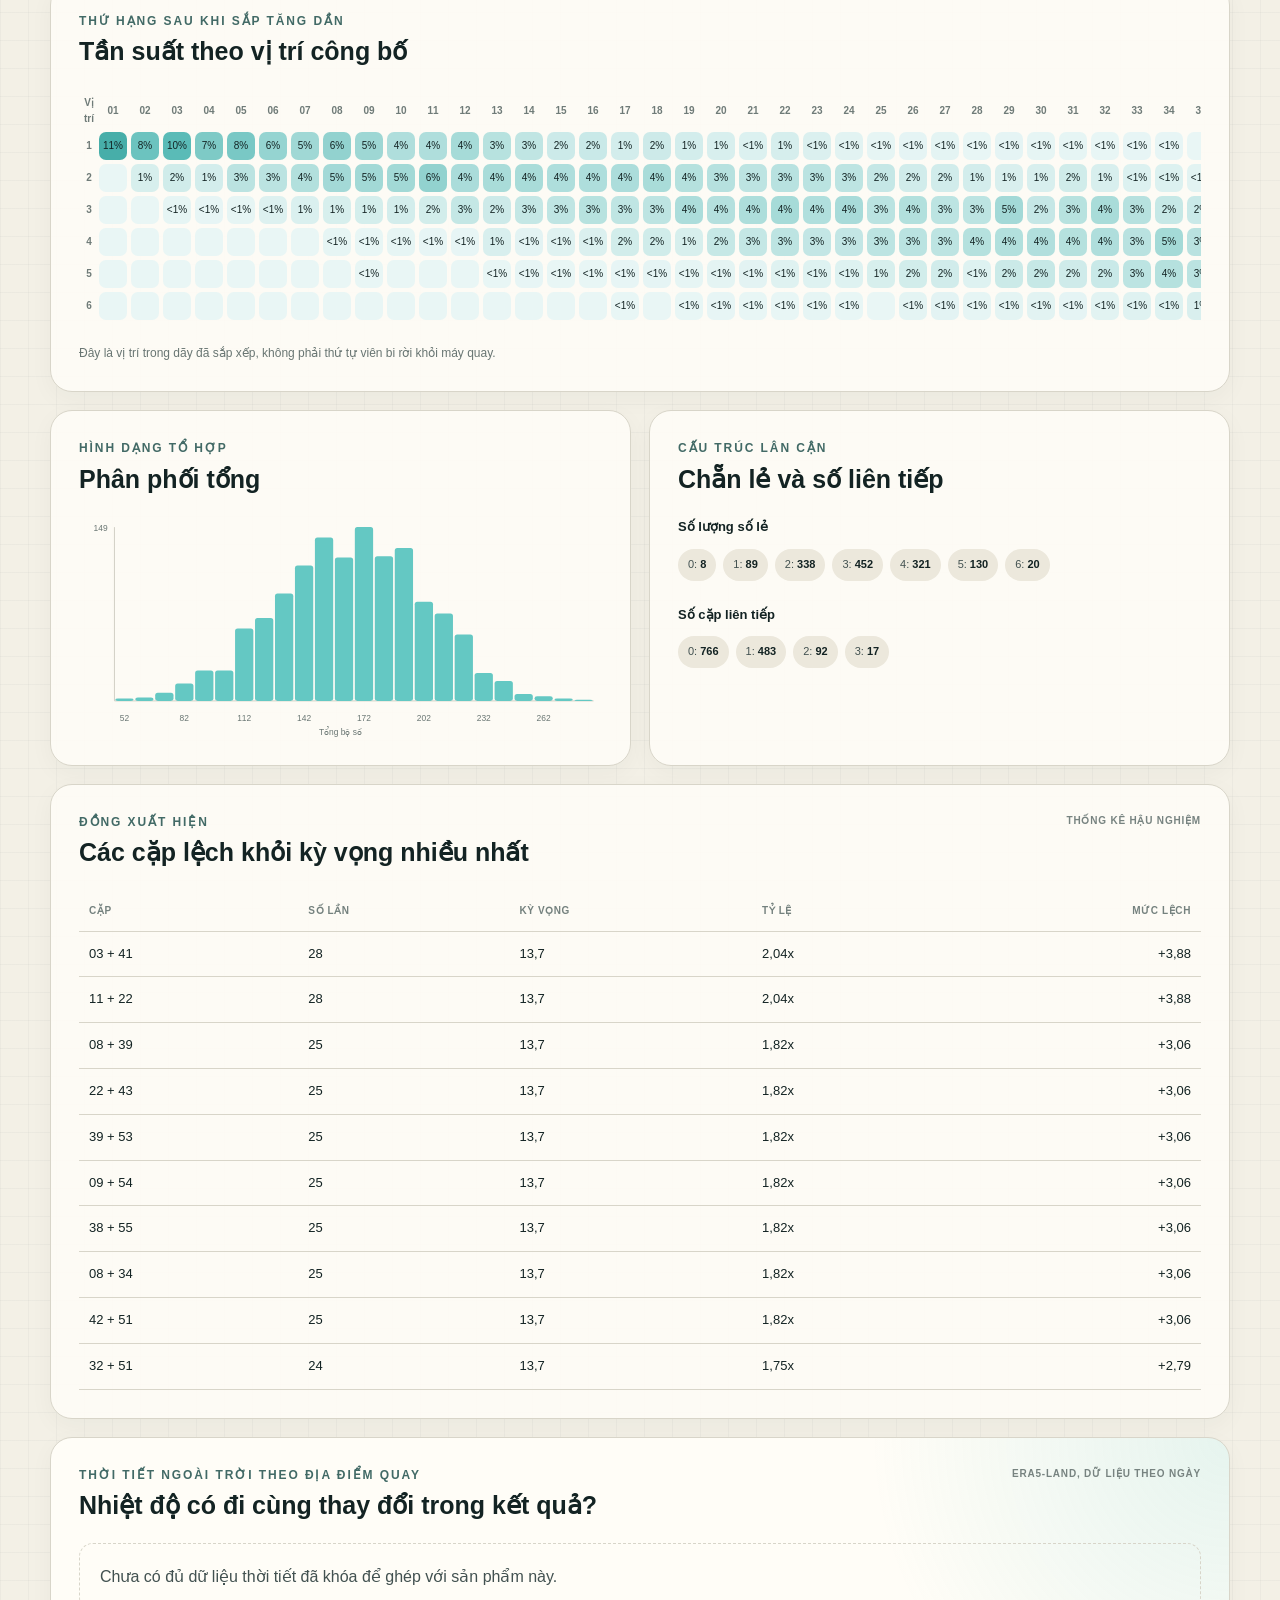
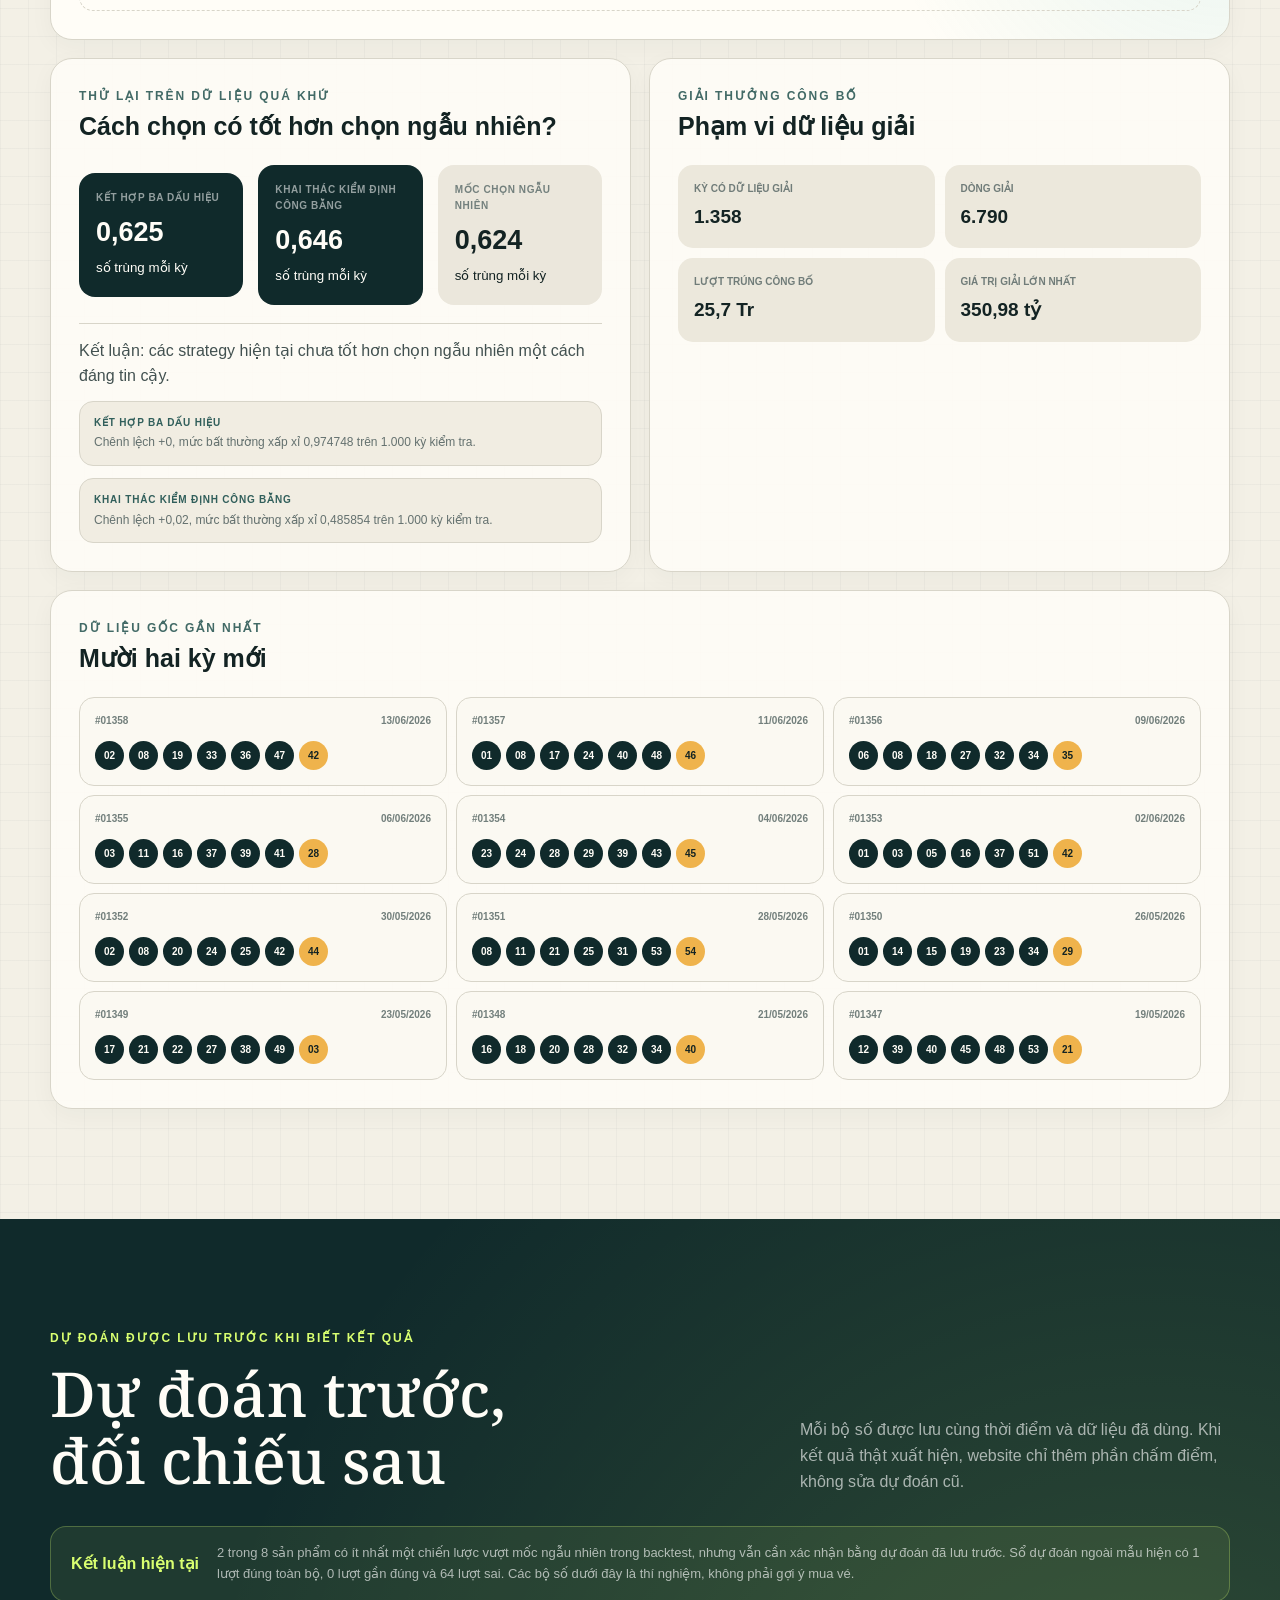
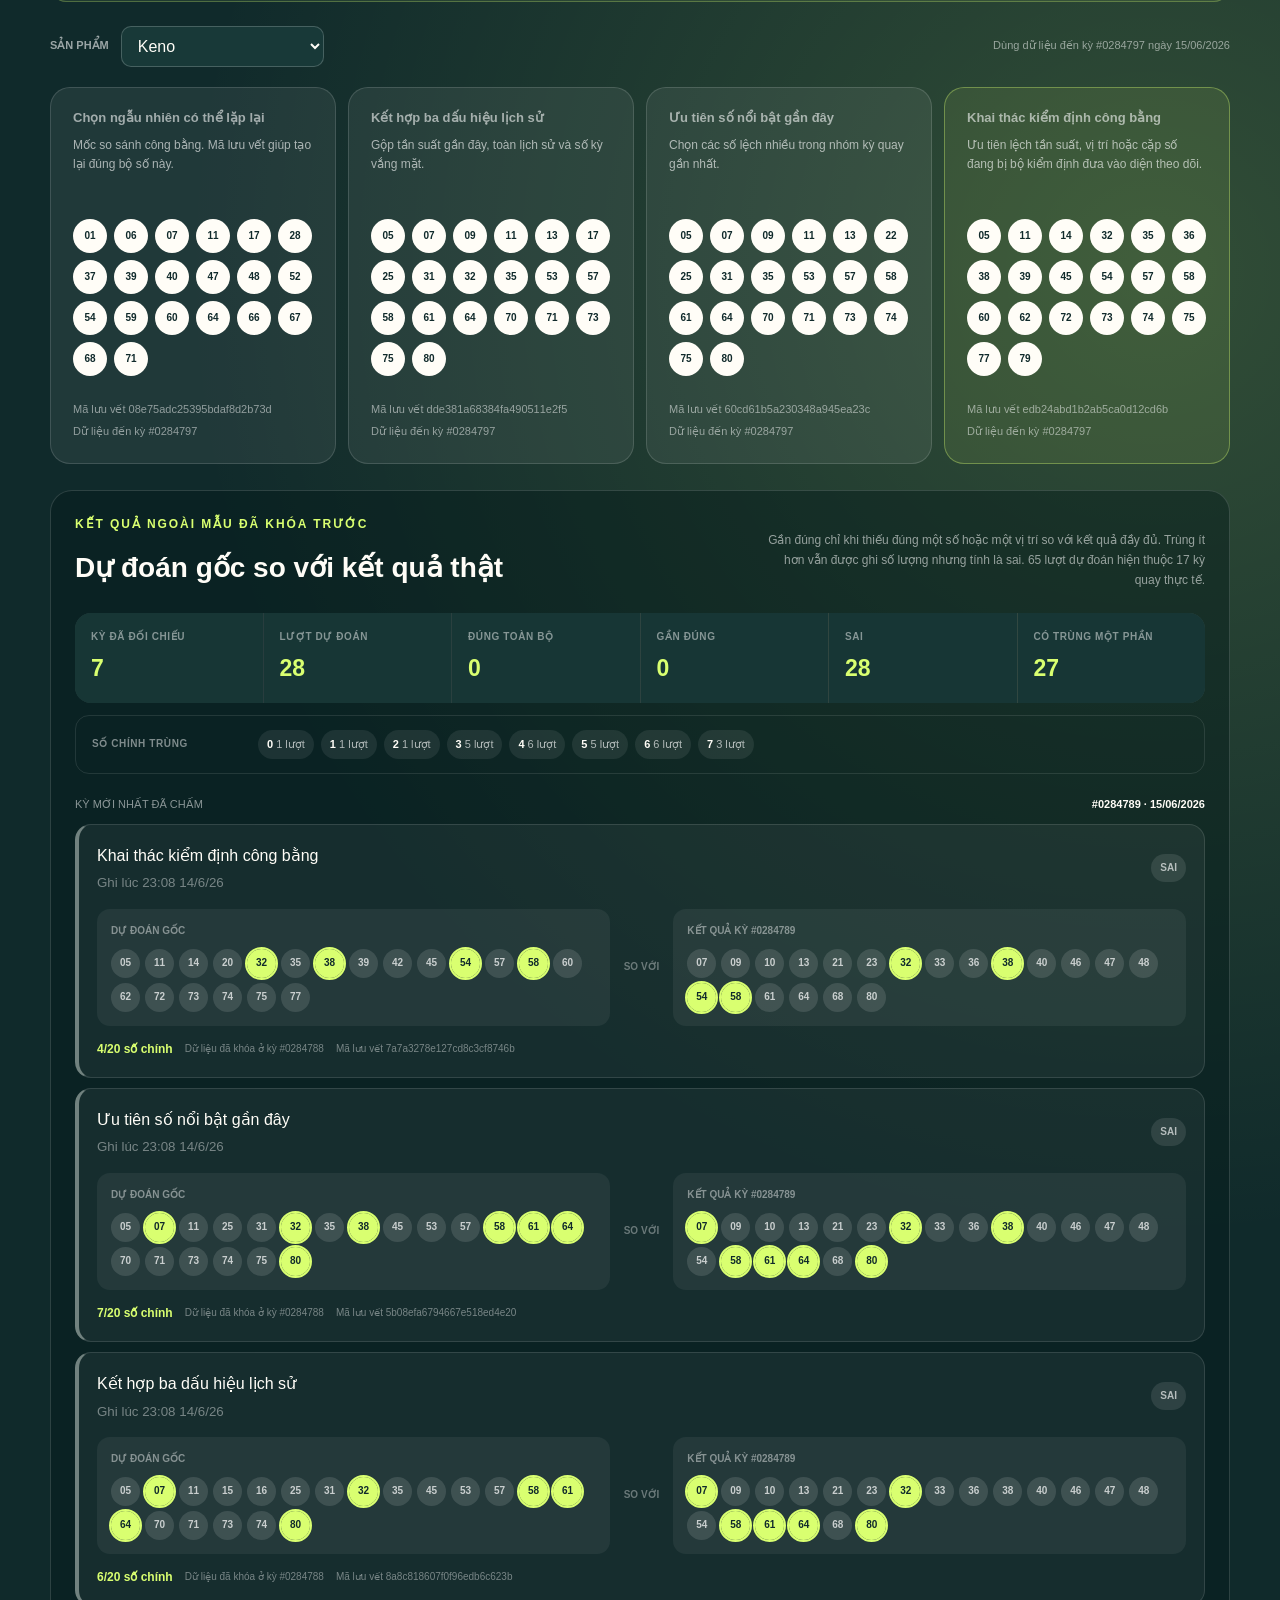
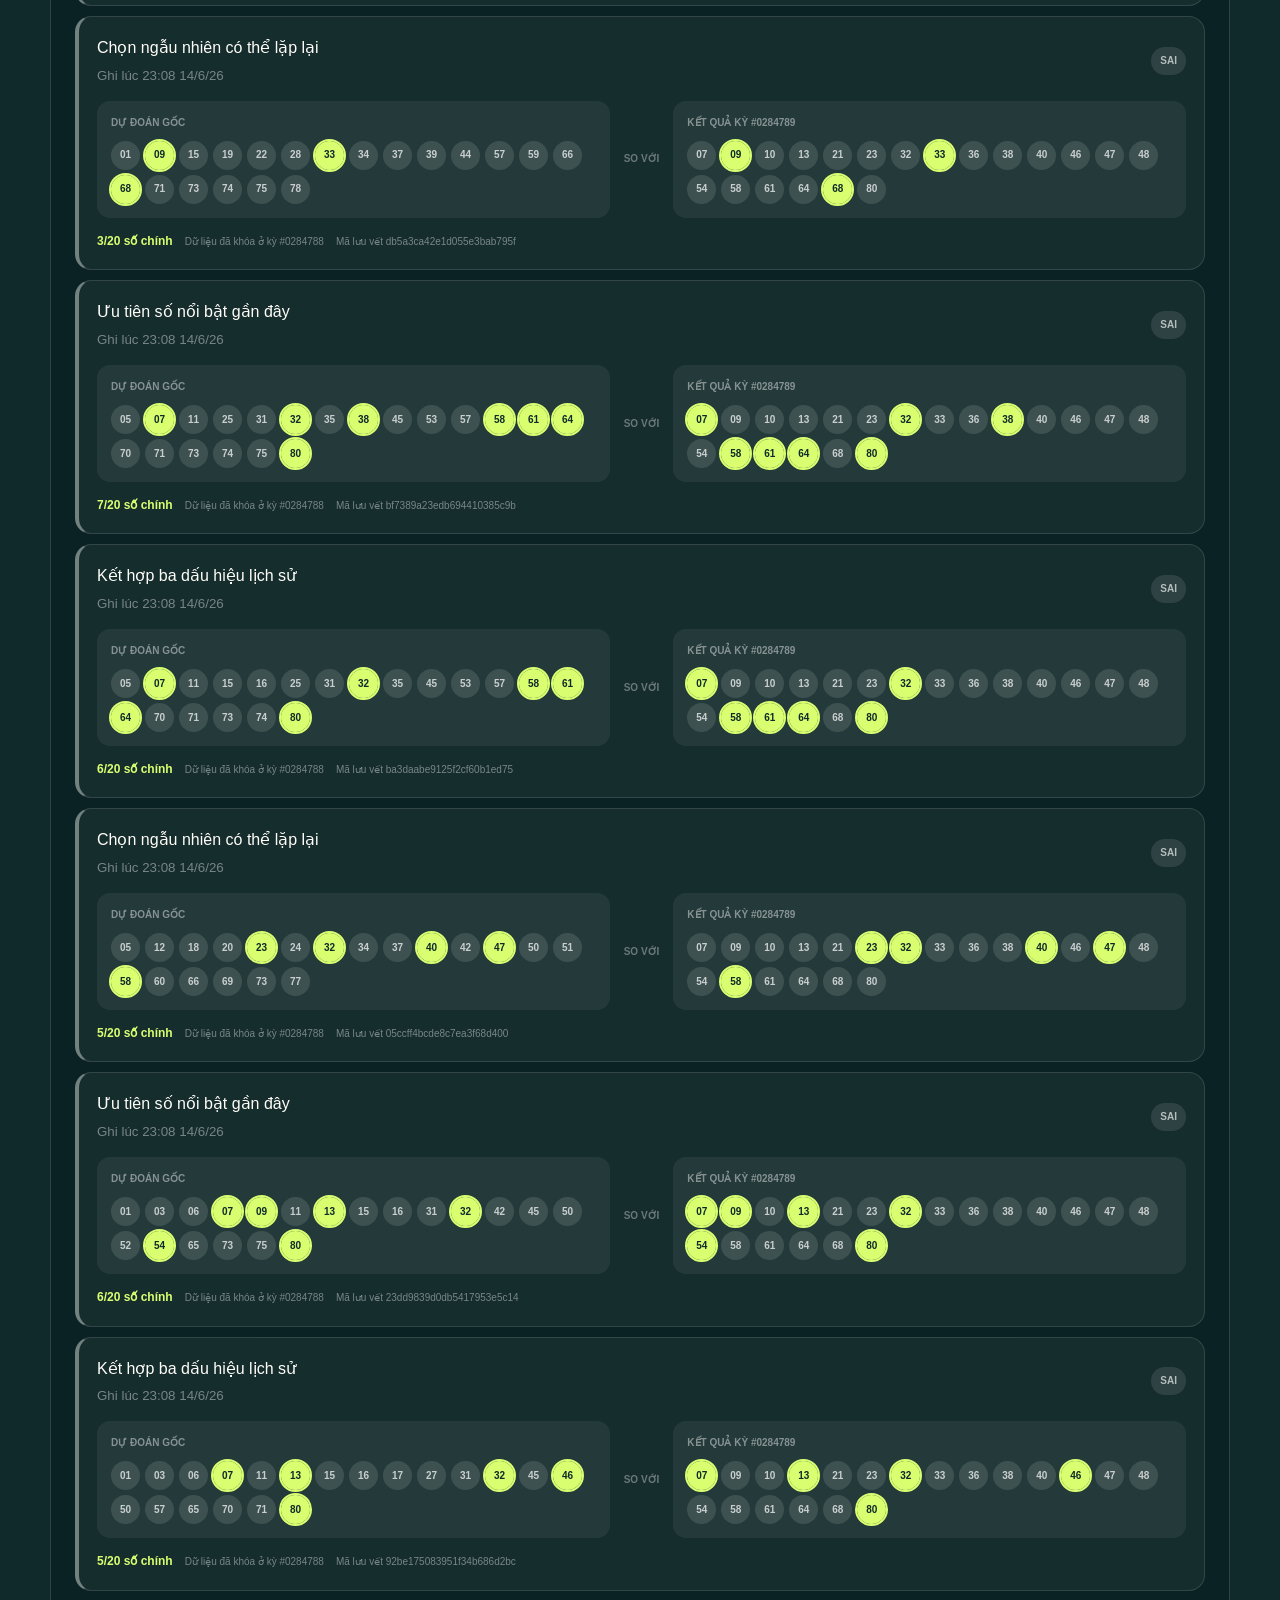
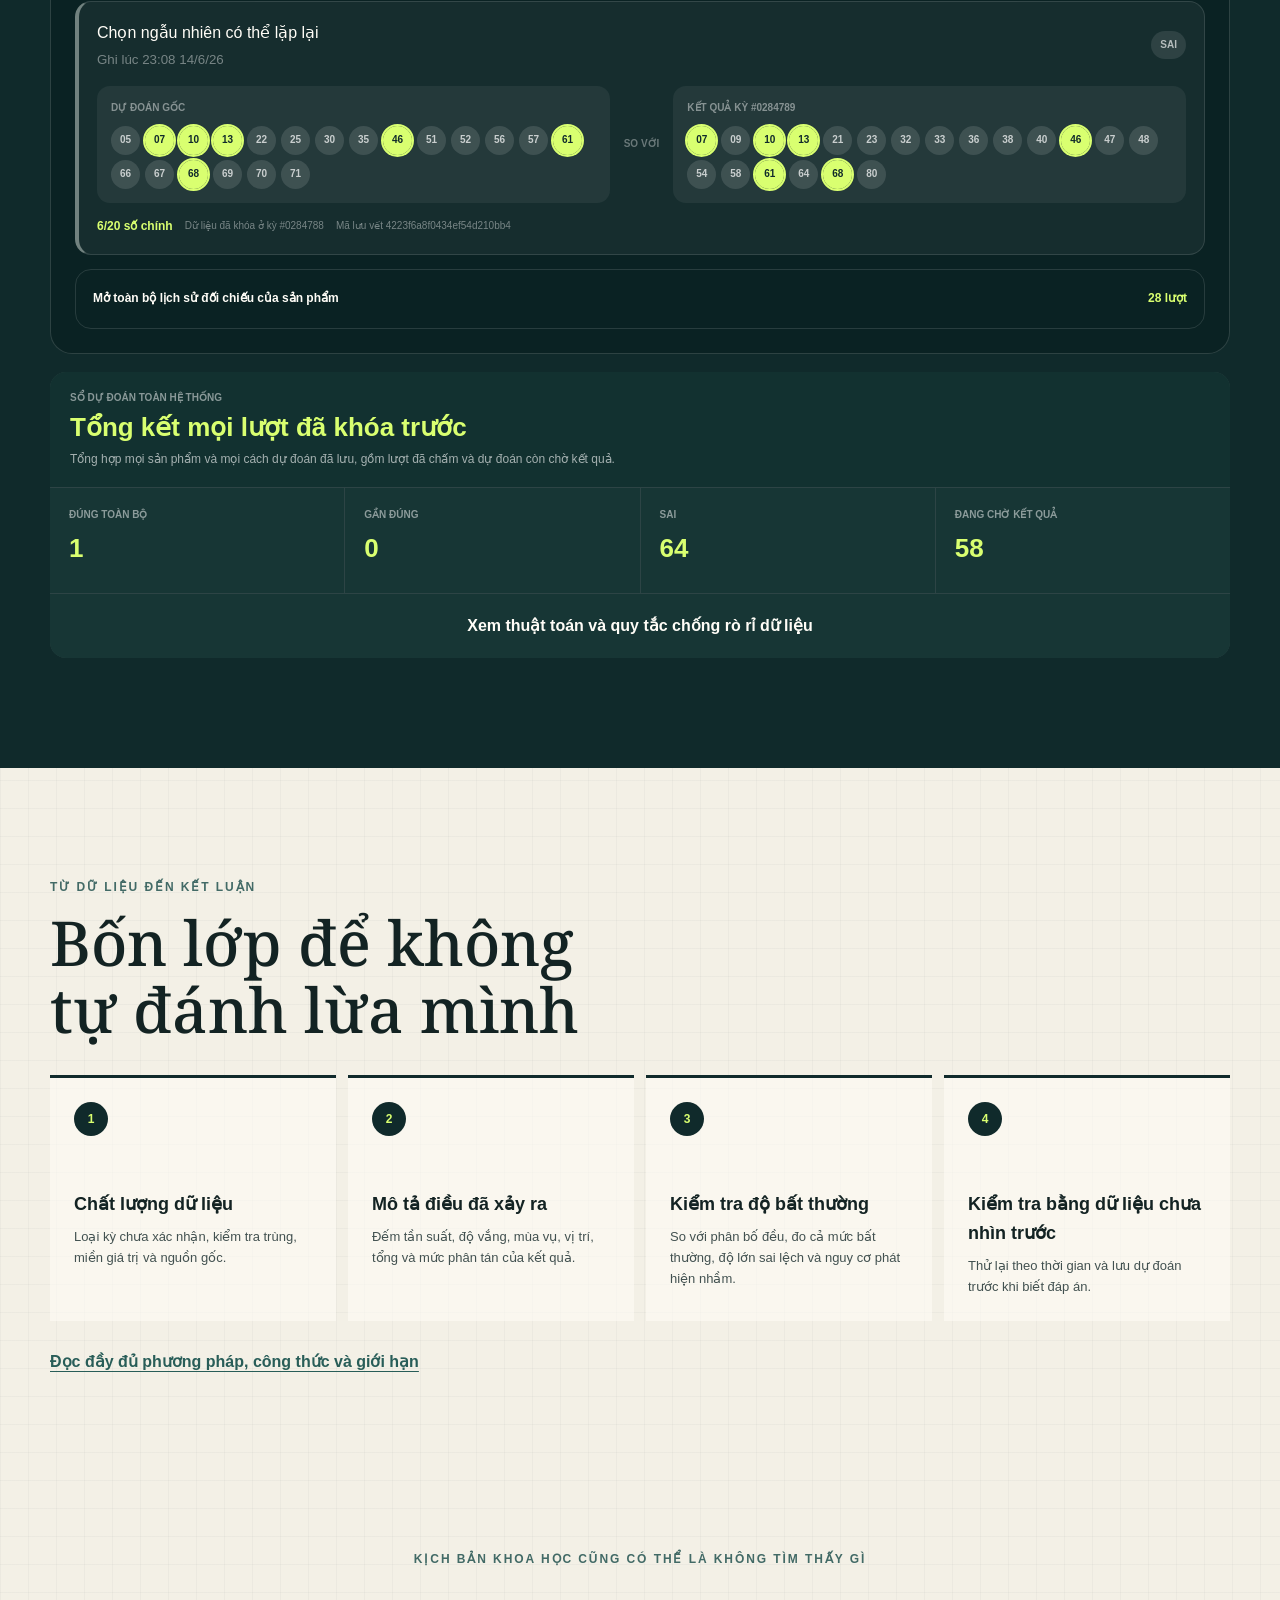
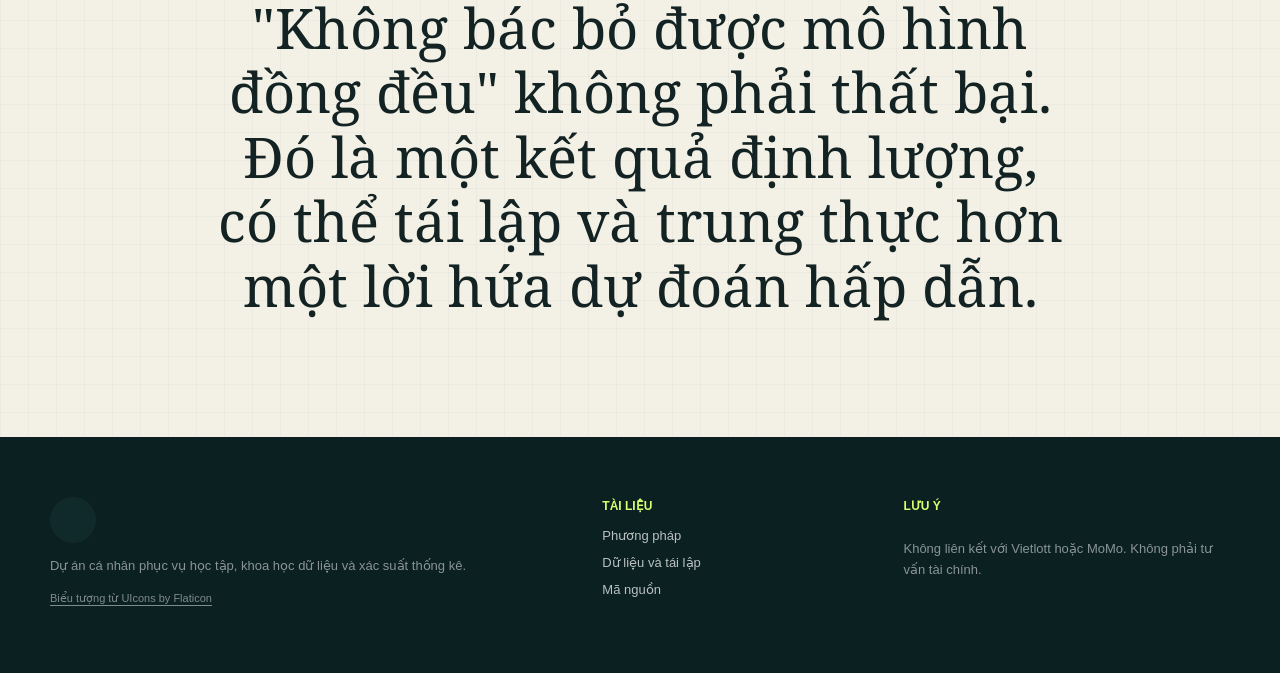
==== commit 5eafd4e3: "Giải thích chi tiết kết quả backtest" ====
--- a/site/index.html
+++ b/site/index.html
@@ -13,8 +13,8 @@
   <link rel="preconnect" href="https://fonts.gstatic.com" crossorigin>
   <link rel="stylesheet" href="https://fonts.googleapis.com/css2?family=Noto+Serif:ital,wght@0,400;0,500;1,400;1,500&amp;display=swap">
   <link rel="stylesheet" href="https://cdn-uicons.flaticon.com/3.0.0/uicons-regular-rounded/css/uicons-regular-rounded.css">
-  <link rel="stylesheet" href="assets/styles.css?v=20260615-2">
-  <script src="assets/app.js?v=20260615-2" defer></script>
+  <link rel="stylesheet" href="assets/styles.css?v=20260615-6">
+  <script src="assets/app.js?v=20260615-5" defer></script>
 </head>
 <body>
   <a class="skip-link" href="#main">Bỏ qua điều hướng</a>
@@ -109,11 +109,18 @@
         </p>
       </div>
       <div class="stance-verdict">
-        <span>Kết luận từ backtest hiện có</span>
-        <strong id="verdict-backtest-count">Đang đối chiếu...</strong>
-        <p id="project-verdict-summary">
-          Đang so từng phương pháp với cách chọn ngẫu nhiên trên dữ liệu quá khứ.
-        </p>
+          <span>Sản phẩm có chiến lược vượt baseline</span>
+          <strong id="verdict-backtest-count">Đang đối chiếu...</strong>
+          <p id="project-verdict-summary">
+            Đang so từng phương pháp với cách chọn ngẫu nhiên trên dữ liệu quá khứ.
+          </p>
+          <details class="backtest-overview-details">
+            <summary>
+              <span>Xem chi tiết 8 báo cáo backtest</span>
+              <small id="backtest-overview-summary">Đang tổng hợp từng sản phẩm</small>
+            </summary>
+            <div id="backtest-overview-list" class="backtest-overview-list"></div>
+          </details>
       </div>
       <div class="stance-grid">
         <article>
@@ -439,6 +446,17 @@
             <div id="sequence-table" class="table-wrap"></div>
           </section>
         </div>
+
+        <section class="panel weather-panel">
+          <div class="panel-heading">
+            <div>
+              <p class="panel-kicker">Thời tiết ngoài trời theo địa điểm quay</p>
+              <h3>Nhiệt độ có đi cùng thay đổi trong kết quả?</h3>
+            </div>
+            <span class="tiny-label">ERA5-Land, dữ liệu theo ngày</span>
+          </div>
+          <div id="weather-report" class="weather-report"></div>
+        </section>
 
         <div class="two-column">
           <section class="panel">
@@ -519,6 +537,11 @@
           </details>
         </section>
         <div class="archive-summary">
+          <div class="archive-summary-heading">
+            <span>Sổ dự đoán toàn hệ thống</span>
+            <strong>Tổng kết mọi lượt đã khóa trước</strong>
+            <p>Tổng hợp mọi sản phẩm và mọi cách dự đoán đã lưu, gồm lượt đã chấm và dự đoán còn chờ kết quả.</p>
+          </div>
           <div>
             <span>Đúng toàn bộ</span>
             <strong id="exact-predictions">...</strong>
--- a/site/assets/styles.css
+++ b/site/assets/styles.css
@@ -497,6 +497,106 @@
   color: rgb(255 255 255 / 76%);
 }
 
+.backtest-overview-details {
+  grid-column: 1 / -1;
+  border-top: 1px solid rgb(255 255 255 / 16%);
+}
+
+.backtest-overview-details summary {
+  display: flex;
+  align-items: center;
+  justify-content: space-between;
+  gap: 18px;
+  padding-top: 20px;
+  color: var(--paper);
+  cursor: pointer;
+  font-weight: 800;
+}
+
+.backtest-overview-details summary small {
+  color: rgb(255 255 255 / 58%);
+  font-size: 11px;
+  font-weight: 700;
+}
+
+.backtest-overview-list {
+  display: grid;
+  gap: 8px;
+  margin-top: 18px;
+}
+
+.backtest-overview-note {
+  padding: 14px 16px;
+  border-radius: 14px;
+  background: rgb(255 255 255 / 7%);
+  font-size: 12px;
+  line-height: 1.6;
+}
+
+.backtest-overview-row {
+  display: grid;
+  grid-template-columns: minmax(190px, 0.75fr) minmax(0, 1.25fr);
+  gap: 20px;
+  padding: 15px 16px;
+  border: 1px solid rgb(255 255 255 / 12%);
+  border-radius: 14px;
+  background: rgb(255 255 255 / 5%);
+}
+
+.backtest-overview-row.has-winner {
+  border-color: rgb(207 255 77 / 48%);
+  background: rgb(207 255 77 / 8%);
+}
+
+.backtest-overview-row > div,
+.backtest-overview-row li {
+  display: grid;
+  gap: 3px;
+}
+
+.backtest-overview-row > div > span,
+.backtest-overview-row li span {
+  color: rgb(255 255 255 / 64%);
+  font-size: 10px;
+  font-weight: 850;
+  letter-spacing: 0.06em;
+  text-transform: uppercase;
+}
+
+.backtest-overview-row > div > strong {
+  color: var(--paper);
+  font-size: 14px;
+}
+
+.backtest-overview-row small {
+  color: rgb(255 255 255 / 58%);
+  font-size: 11px;
+}
+
+.backtest-overview-row ul {
+  display: grid;
+  grid-template-columns: repeat(2, minmax(0, 1fr));
+  gap: 8px;
+  margin: 0;
+  padding: 0;
+  list-style: none;
+}
+
+.backtest-overview-row li {
+  padding: 10px 12px;
+  border-radius: 10px;
+  background: rgb(0 0 0 / 14%);
+}
+
+.backtest-overview-row li strong {
+  color: var(--paper);
+  font-size: 17px;
+}
+
+.backtest-overview-row li.is-winner strong {
+  color: var(--acid);
+}
+
 .stance-grid {
   display: grid;
   grid-template-columns: repeat(3, 1fr);
@@ -1139,9 +1239,8 @@
 .test-metric {
   display: flex;
   min-width: 0;
-  min-height: 112px;
+  min-height: 174px;
   flex-direction: column;
-  justify-content: space-between;
   padding: 14px;
   border: 1px solid var(--line);
   border-radius: 14px;
@@ -1161,10 +1260,18 @@
 
 .test-metric strong {
   display: block;
-  margin-top: 5px;
+  margin-top: 16px;
   font-size: 20px;
   line-height: 1.1;
   overflow-wrap: anywhere;
+}
+
+.test-metric small {
+  display: block;
+  margin-top: 12px;
+  color: #5c6d6a;
+  font-size: 11px;
+  line-height: 1.5;
 }
 
 .audit-panel {
@@ -1181,16 +1288,27 @@
 }
 
 .audit-mini-grid article {
+  display: flex;
+  min-width: 0;
+  min-height: 128px;
+  flex-direction: column;
   padding: 14px;
   border: 1px solid var(--line);
   border-radius: 15px;
   background: rgb(243 240 230 / 58%);
 }
 
+.audit-mini-grid span {
+  min-height: 34px;
+  line-height: 1.45;
+  text-wrap: balance;
+}
+
 .audit-mini-grid strong {
   display: block;
-  margin-top: 8px;
+  margin-top: 14px;
   font-size: 20px;
+  line-height: 1.1;
 }
 
 .audit-test-list {
@@ -1254,6 +1372,214 @@
   display: grid;
   gap: 10px;
   padding: 12px;
+}
+
+.audit-stat-guide {
+  padding: 16px;
+  border: 1px solid #bdd0c9;
+  border-radius: 14px;
+  background: #eef6f1;
+}
+
+.audit-stat-guide > strong {
+  display: block;
+  margin-bottom: 8px;
+  color: var(--forest);
+  font-size: 16px;
+}
+
+.audit-stat-guide p {
+  margin: 5px 0;
+  color: #4d625e;
+  font-size: 12px;
+  line-height: 1.55;
+}
+
+.weather-panel {
+  background:
+    radial-gradient(circle at 100% 0, rgb(100 200 195 / 16%), transparent 30%),
+    var(--paper);
+}
+
+.weather-panel .panel-heading {
+  align-items: flex-start;
+}
+
+.weather-conclusion {
+  display: grid;
+  grid-template-columns: minmax(0, 1.6fr) minmax(220px, 0.7fr);
+  gap: 1px;
+  overflow: hidden;
+  border: 1px solid var(--line);
+  border-radius: 18px;
+  background: var(--line);
+}
+
+.weather-conclusion > div {
+  padding: 20px;
+  background: #f8f5ec;
+}
+
+.weather-conclusion span,
+.weather-band-heading span,
+.weather-band-grid span,
+.weather-association > span {
+  display: block;
+  color: #426a66;
+  font-size: 10px;
+  font-weight: 900;
+  letter-spacing: 0.1em;
+  text-transform: uppercase;
+}
+
+.weather-conclusion strong {
+  display: block;
+  margin-top: 8px;
+  font-size: 18px;
+  line-height: 1.4;
+}
+
+.weather-coverage strong {
+  color: var(--forest);
+  font-size: 30px;
+  line-height: 1;
+}
+
+.weather-coverage small {
+  display: block;
+  margin-top: 8px;
+  color: var(--ink-soft);
+  line-height: 1.5;
+}
+
+.weather-venue-note {
+  margin: 12px 0 0;
+  color: var(--ink-soft);
+  font-size: 12px;
+}
+
+.weather-association-grid {
+  display: grid;
+  grid-template-columns: repeat(2, minmax(0, 1fr));
+  gap: 12px;
+  margin-top: 18px;
+}
+
+.weather-association {
+  padding: 18px;
+  border: 1px solid var(--line);
+  border-radius: 16px;
+  background: rgb(255 253 247 / 74%);
+}
+
+.weather-association.watch {
+  border-color: #e5aa71;
+  background: #fff5e8;
+}
+
+.weather-association > strong {
+  display: block;
+  margin-top: 7px;
+  font-size: 22px;
+}
+
+.weather-association dl {
+  display: grid;
+  grid-template-columns: repeat(3, 1fr);
+  gap: 8px;
+  margin: 15px 0 0;
+}
+
+.weather-association dl div {
+  padding: 9px;
+  border-radius: 11px;
+  background: #eeeadf;
+}
+
+.weather-association dt {
+  color: #667673;
+  font-size: 9px;
+  font-weight: 850;
+  text-transform: uppercase;
+}
+
+.weather-association dd {
+  margin: 4px 0 0;
+  font-weight: 900;
+}
+
+.weather-association p {
+  margin: 13px 0 0;
+  color: var(--ink-soft);
+  font-size: 12px;
+  line-height: 1.55;
+}
+
+.weather-band-heading {
+  display: flex;
+  align-items: end;
+  justify-content: space-between;
+  gap: 20px;
+  margin-top: 22px;
+}
+
+.weather-band-heading small {
+  color: var(--ink-soft);
+}
+
+.weather-band-grid {
+  display: grid;
+  grid-template-columns: repeat(3, minmax(0, 1fr));
+  gap: 10px;
+  margin-top: 10px;
+}
+
+.weather-band-grid article {
+  padding: 16px;
+  border: 1px solid var(--line);
+  border-radius: 15px;
+  background: #f8f5ec;
+}
+
+.weather-band-grid strong {
+  display: block;
+  margin-top: 8px;
+  color: var(--forest);
+  font-size: 24px;
+}
+
+.weather-band-grid small {
+  display: block;
+  margin-top: 7px;
+  color: var(--ink-soft);
+  line-height: 1.5;
+}
+
+.weather-method {
+  margin-top: 14px;
+  padding: 14px 16px;
+  border: 1px solid var(--line);
+  border-radius: 14px;
+  background: #f8f5ec;
+}
+
+.weather-method summary {
+  cursor: pointer;
+  font-weight: 850;
+}
+
+.weather-method p,
+.weather-method li {
+  color: var(--ink-soft);
+  font-size: 12px;
+  line-height: 1.6;
+}
+
+.weather-empty {
+  padding: 20px;
+  border: 1px dashed var(--line);
+  border-radius: 14px;
+  color: var(--ink-soft);
 }
 
 .audit-test-details:not([open]) > .audit-test-list-inner {
@@ -2292,6 +2618,32 @@
   min-height: 105px;
   padding: 19px;
   background: #173635;
+}
+
+.archive-summary .archive-summary-heading {
+  min-height: auto;
+  grid-column: 1 / -1;
+  padding: 18px 20px;
+  background: #123130;
+}
+
+.archive-summary-heading span {
+  color: var(--acid);
+}
+
+.archive-summary-heading strong {
+  margin-top: 4px;
+  color: var(--paper);
+  font-size: 20px;
+  line-height: 1.25;
+}
+
+.archive-summary-heading p {
+  max-width: 780px;
+  margin: 7px 0 0;
+  color: rgb(255 255 255 / 62%);
+  font-size: 12px;
+  line-height: 1.6;
 }
 
 .archive-summary span {
@@ -2646,6 +2998,20 @@
     gap: 8px;
   }
 
+  .backtest-overview-details summary {
+    align-items: flex-start;
+    flex-direction: column;
+    gap: 4px;
+  }
+
+  .backtest-overview-row {
+    grid-template-columns: 1fr;
+  }
+
+  .backtest-overview-row ul {
+    grid-template-columns: 1fr;
+  }
+
   .stance-grid span {
     margin-bottom: 24px;
   }
@@ -2676,6 +3042,27 @@
 
   .test-metrics {
     grid-template-columns: 1fr;
+  }
+
+  .weather-conclusion,
+  .weather-association-grid,
+  .weather-band-grid {
+    grid-template-columns: 1fr;
+  }
+
+  .weather-panel .panel-heading {
+    flex-direction: column;
+    gap: 10px;
+  }
+
+  .weather-panel .tiny-label {
+    text-align: left;
+  }
+
+  .weather-band-heading {
+    align-items: flex-start;
+    flex-direction: column;
+    gap: 5px;
   }
 
   .number-grid {
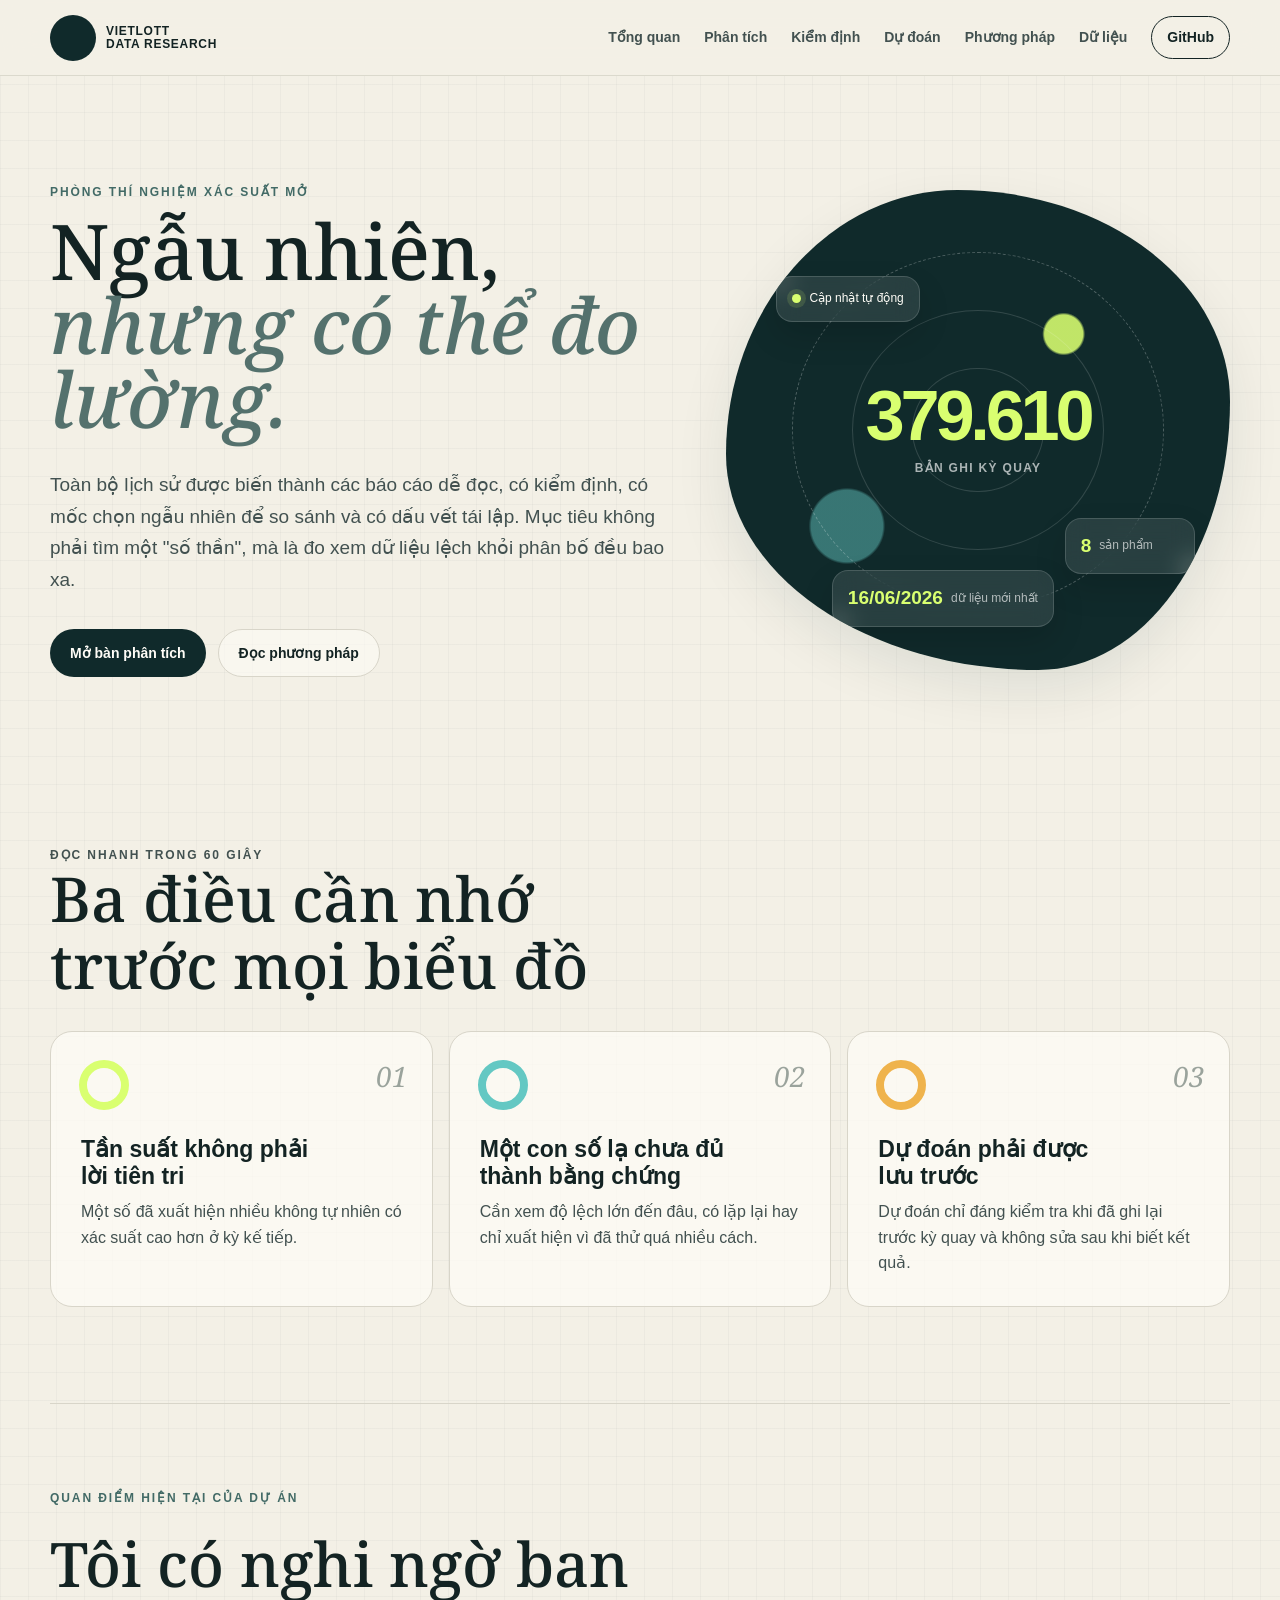
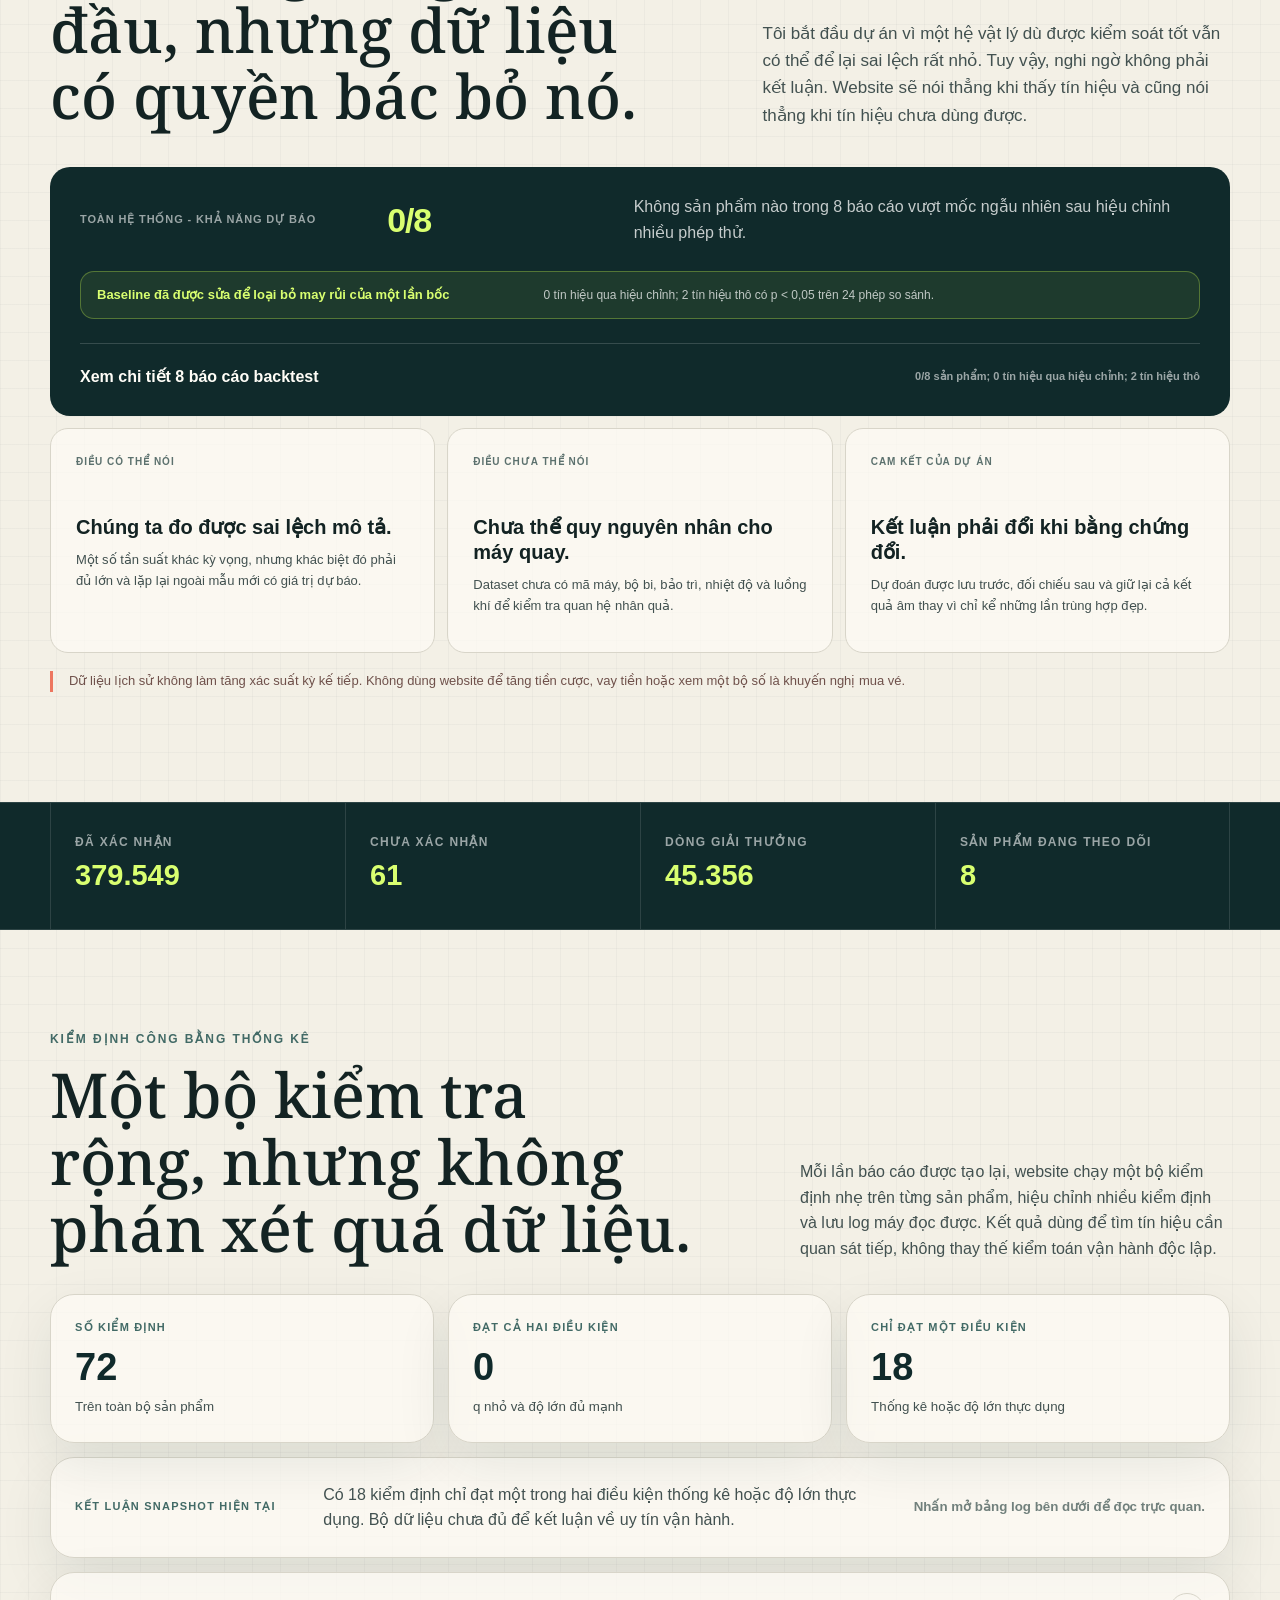
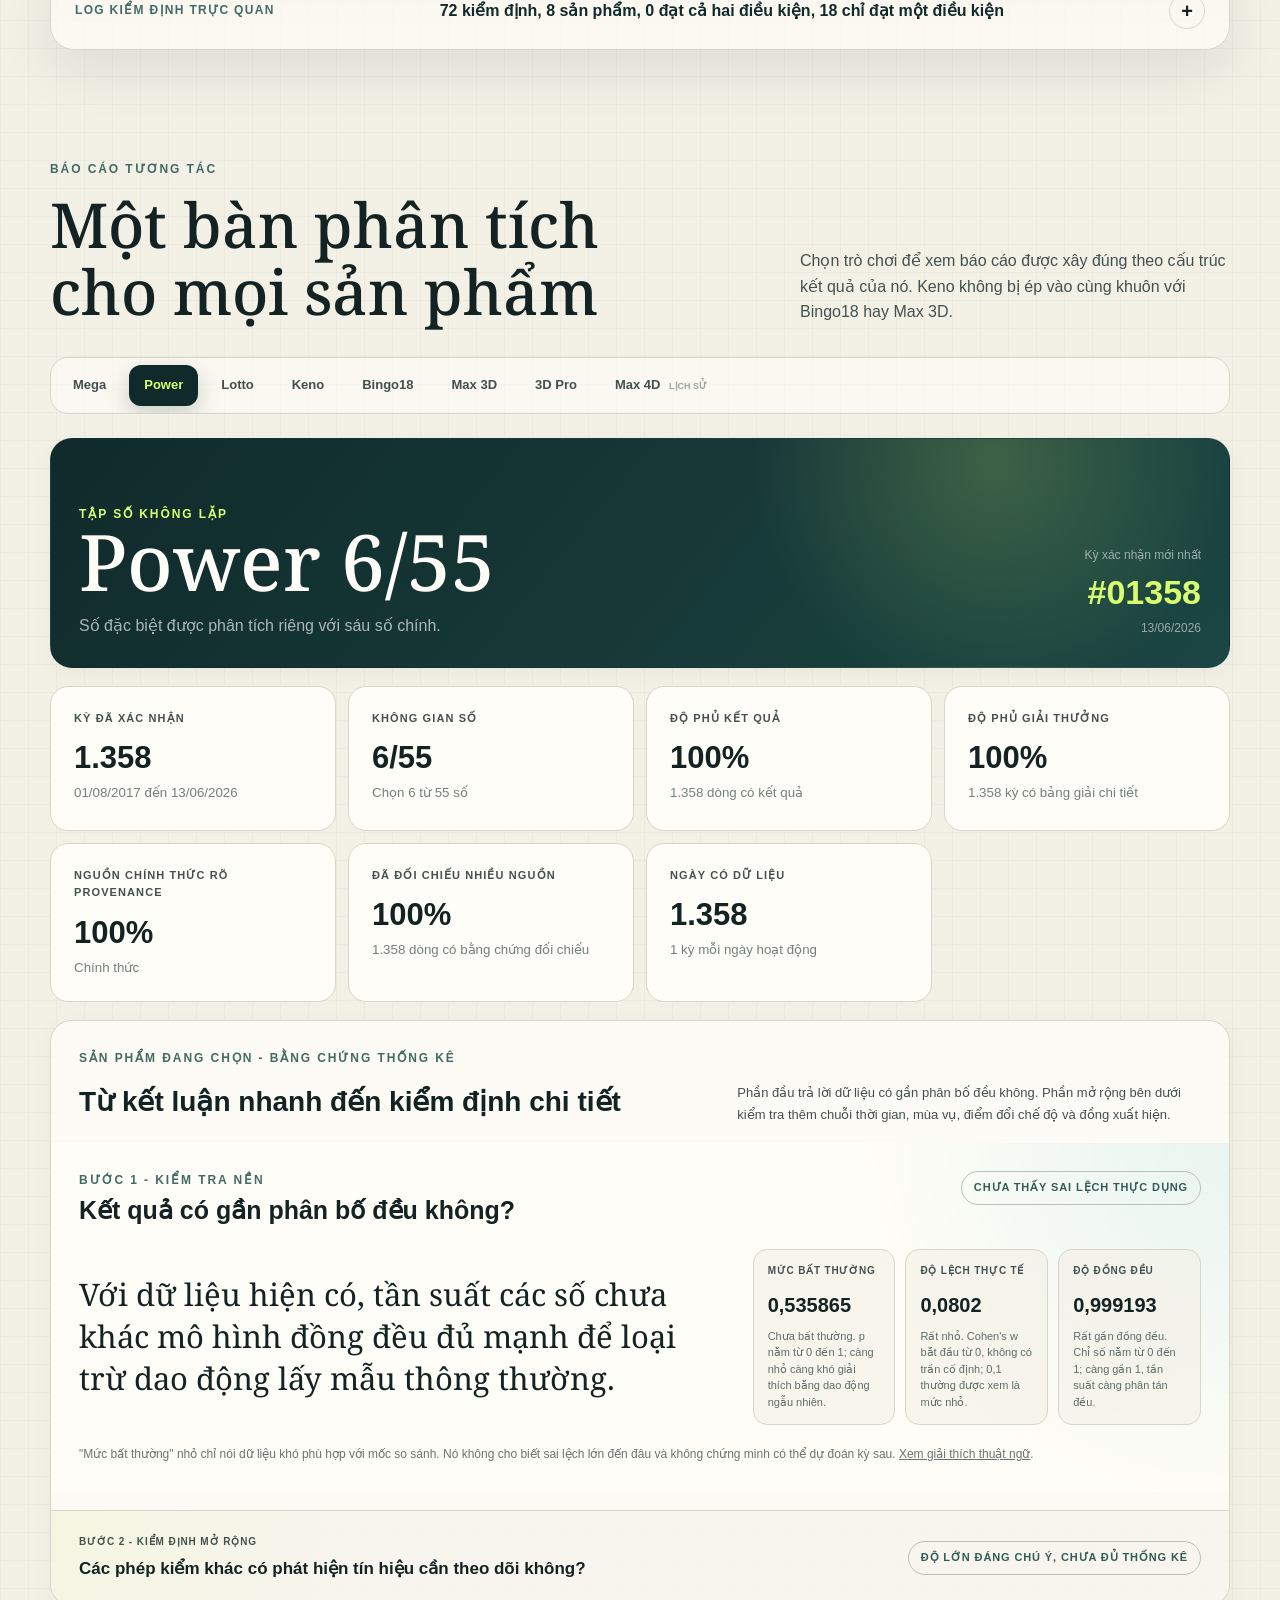
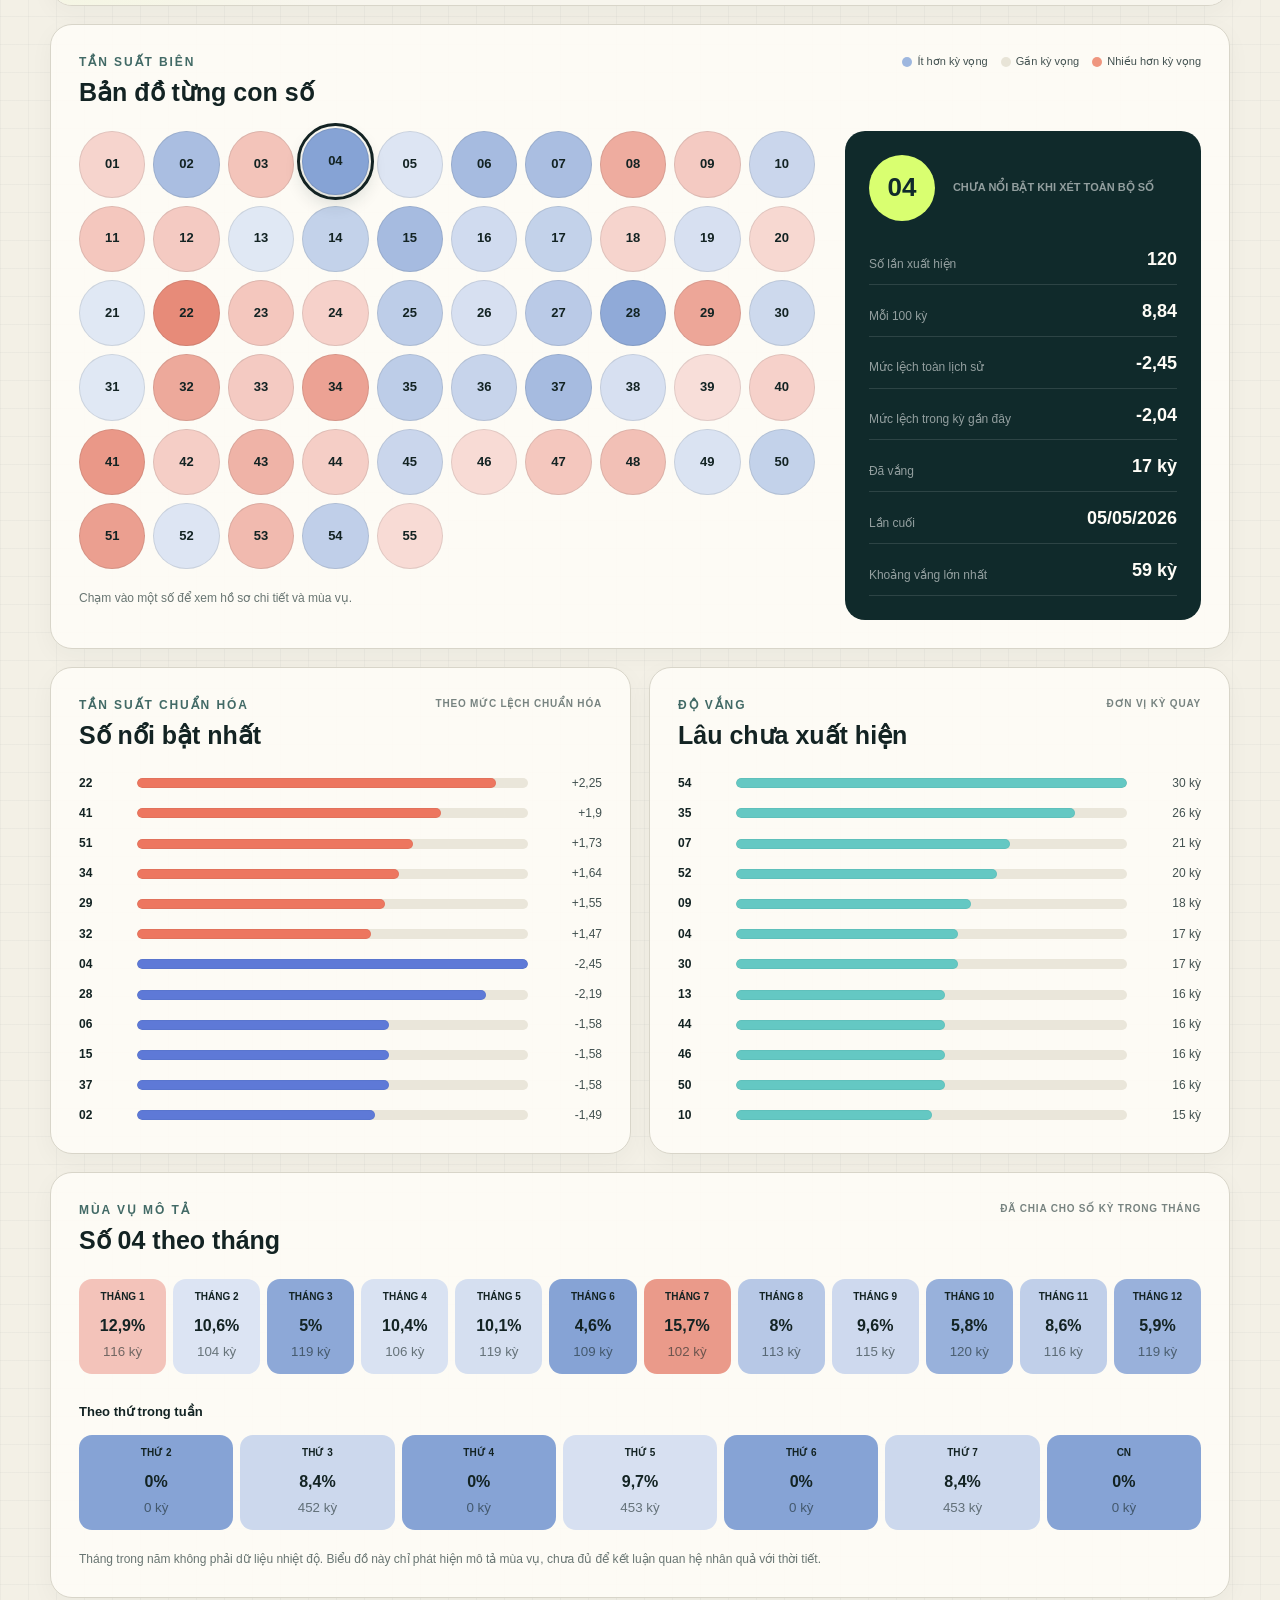
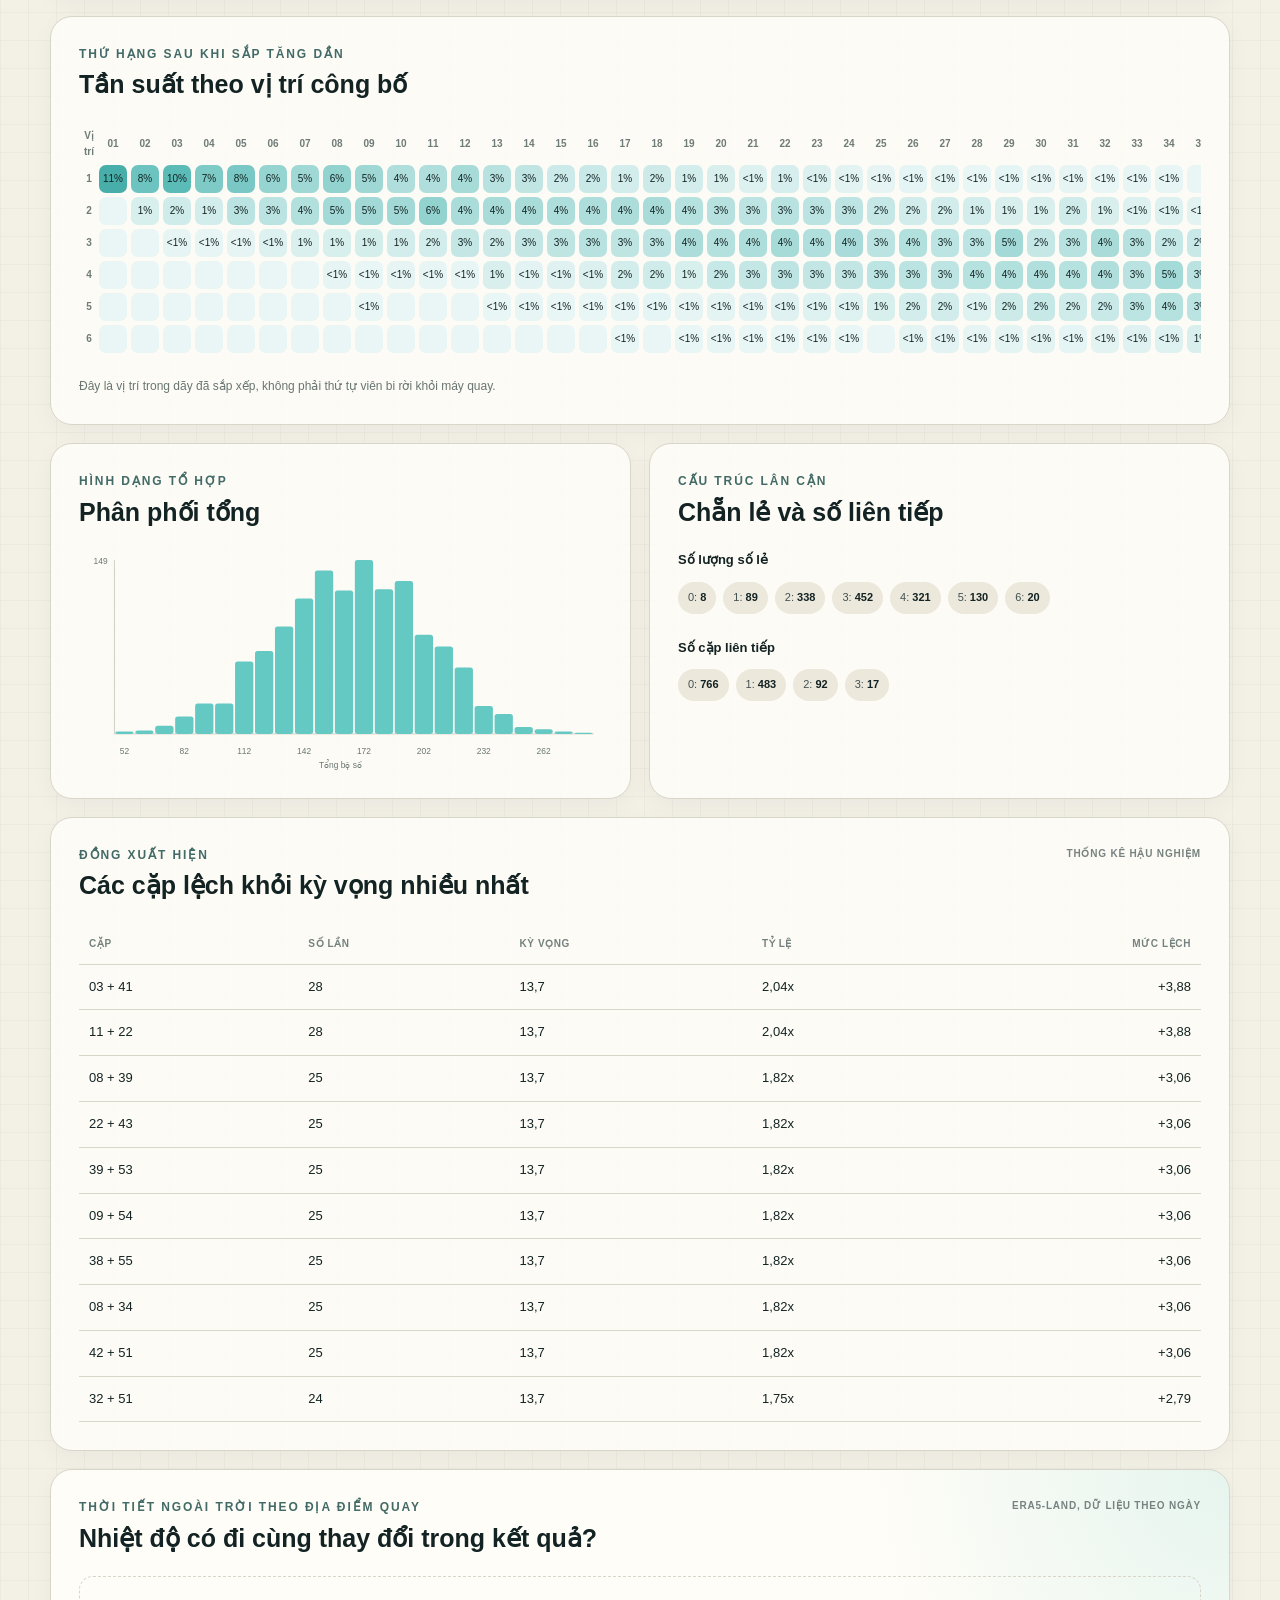
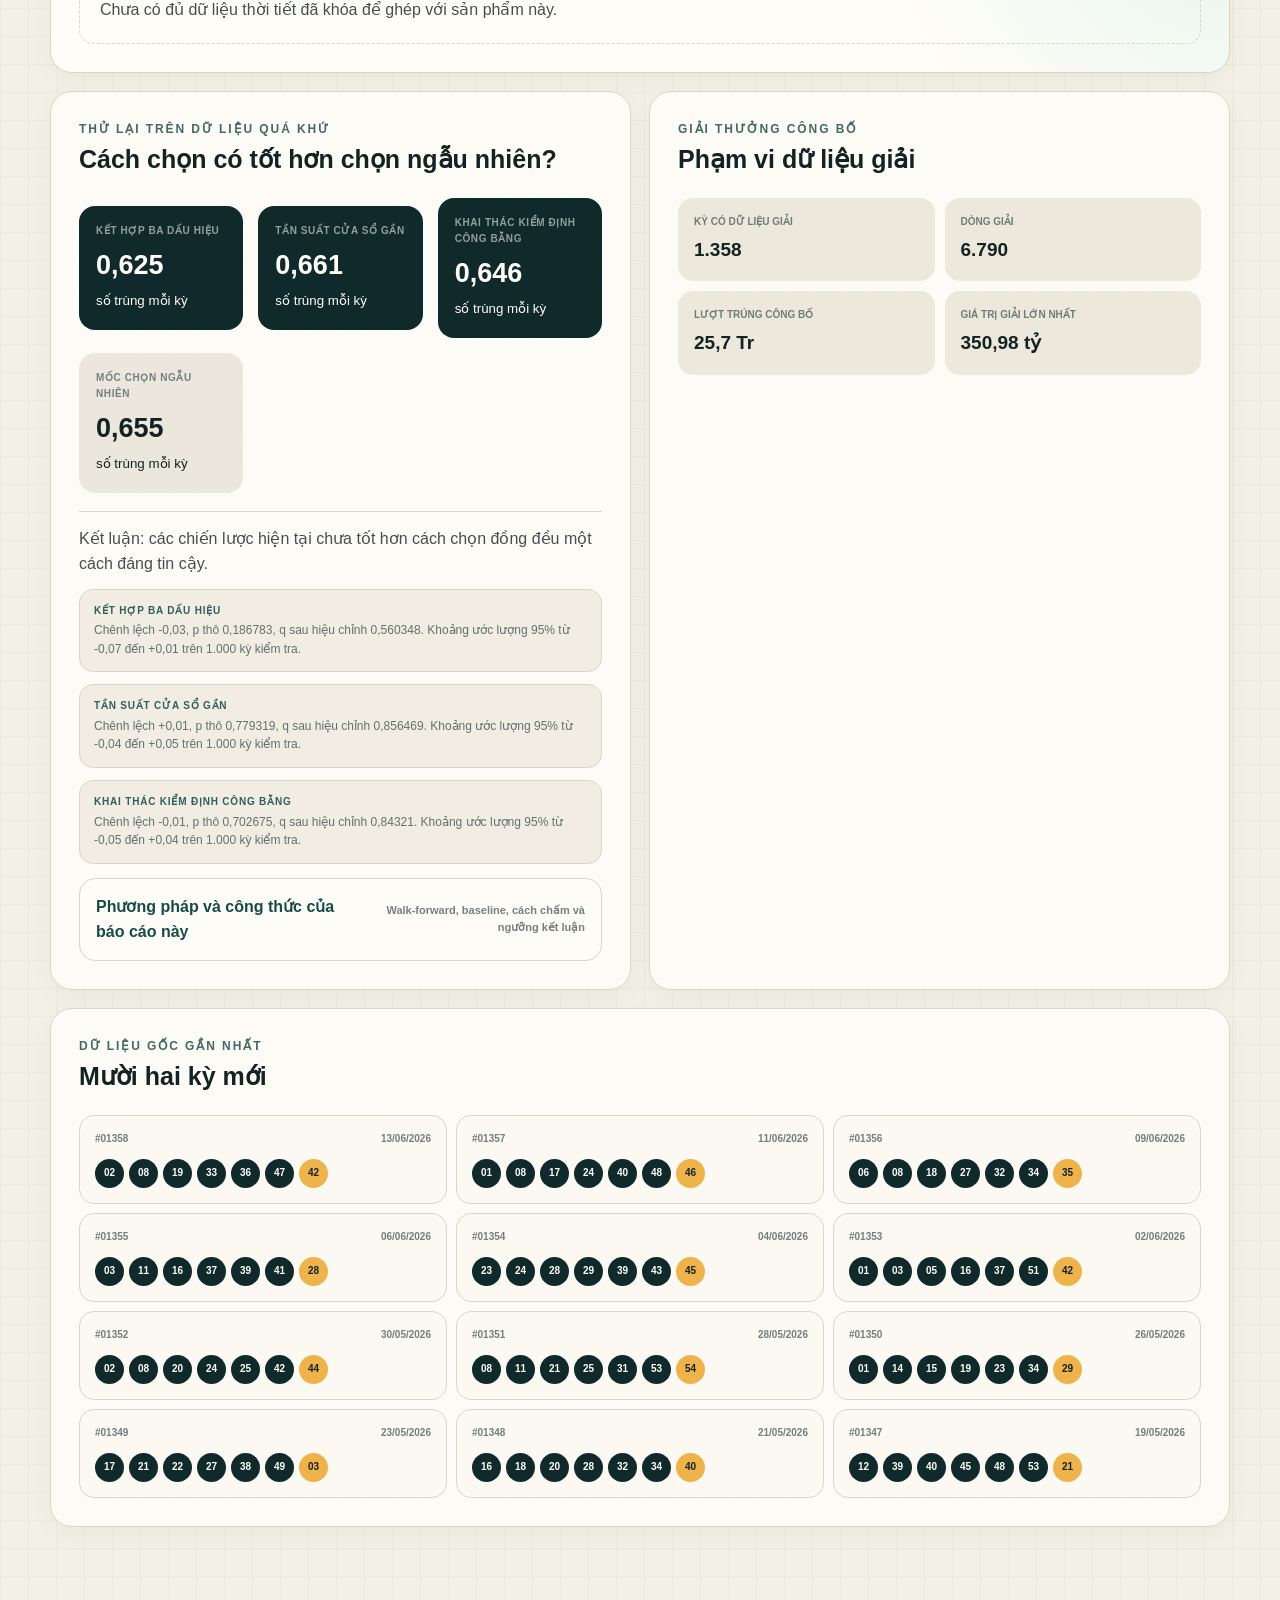
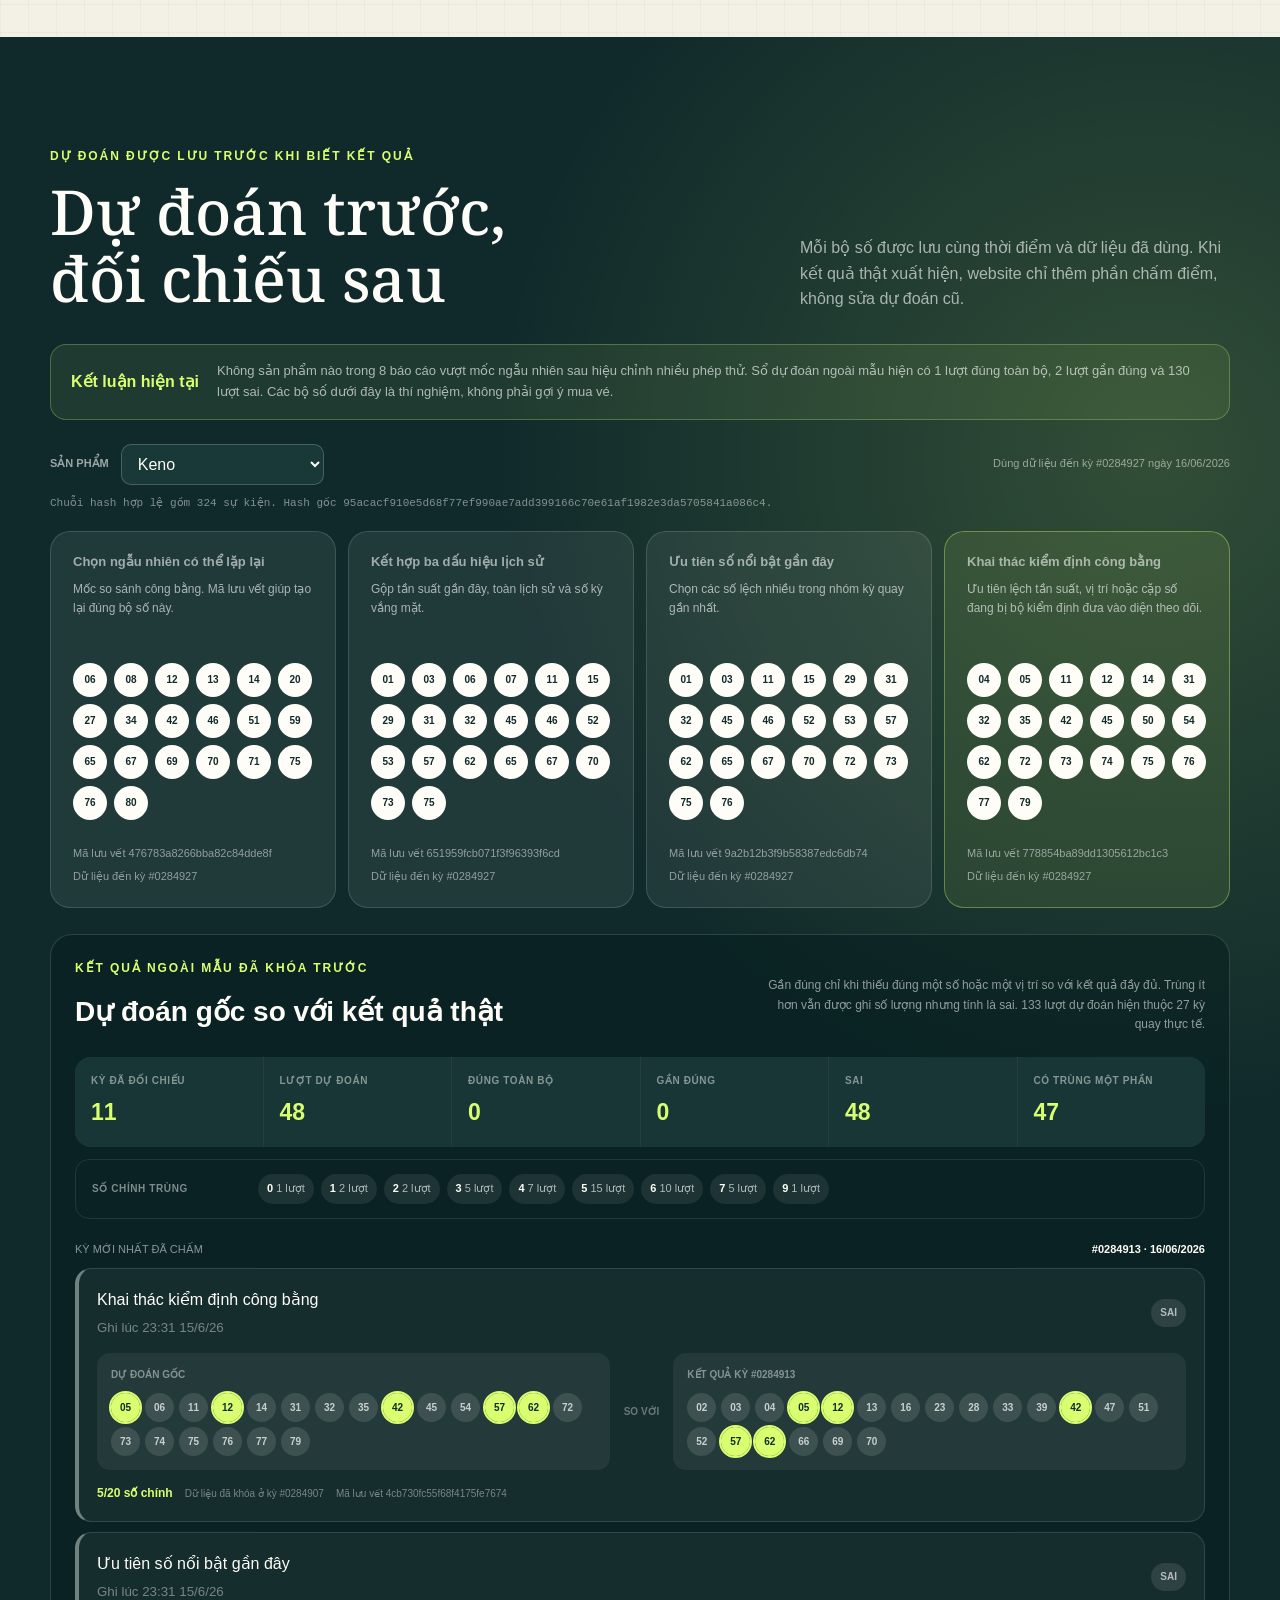
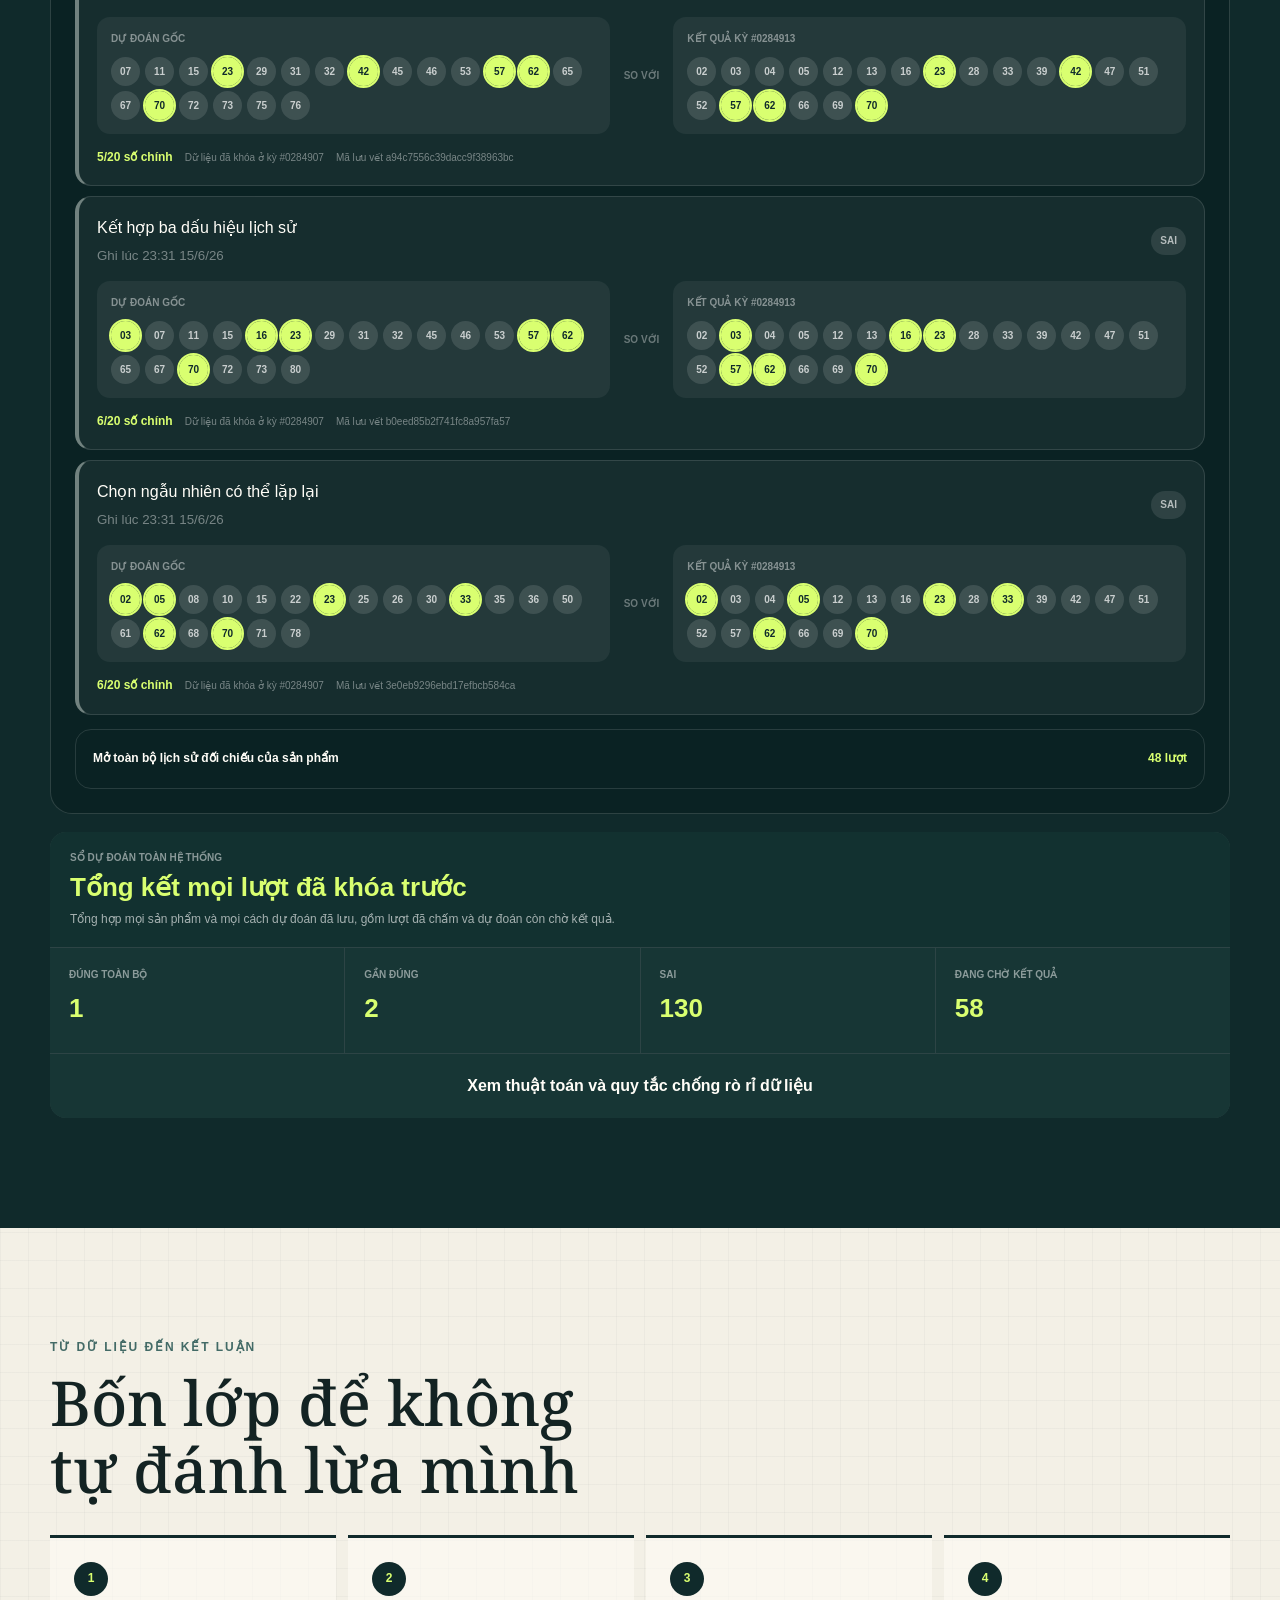
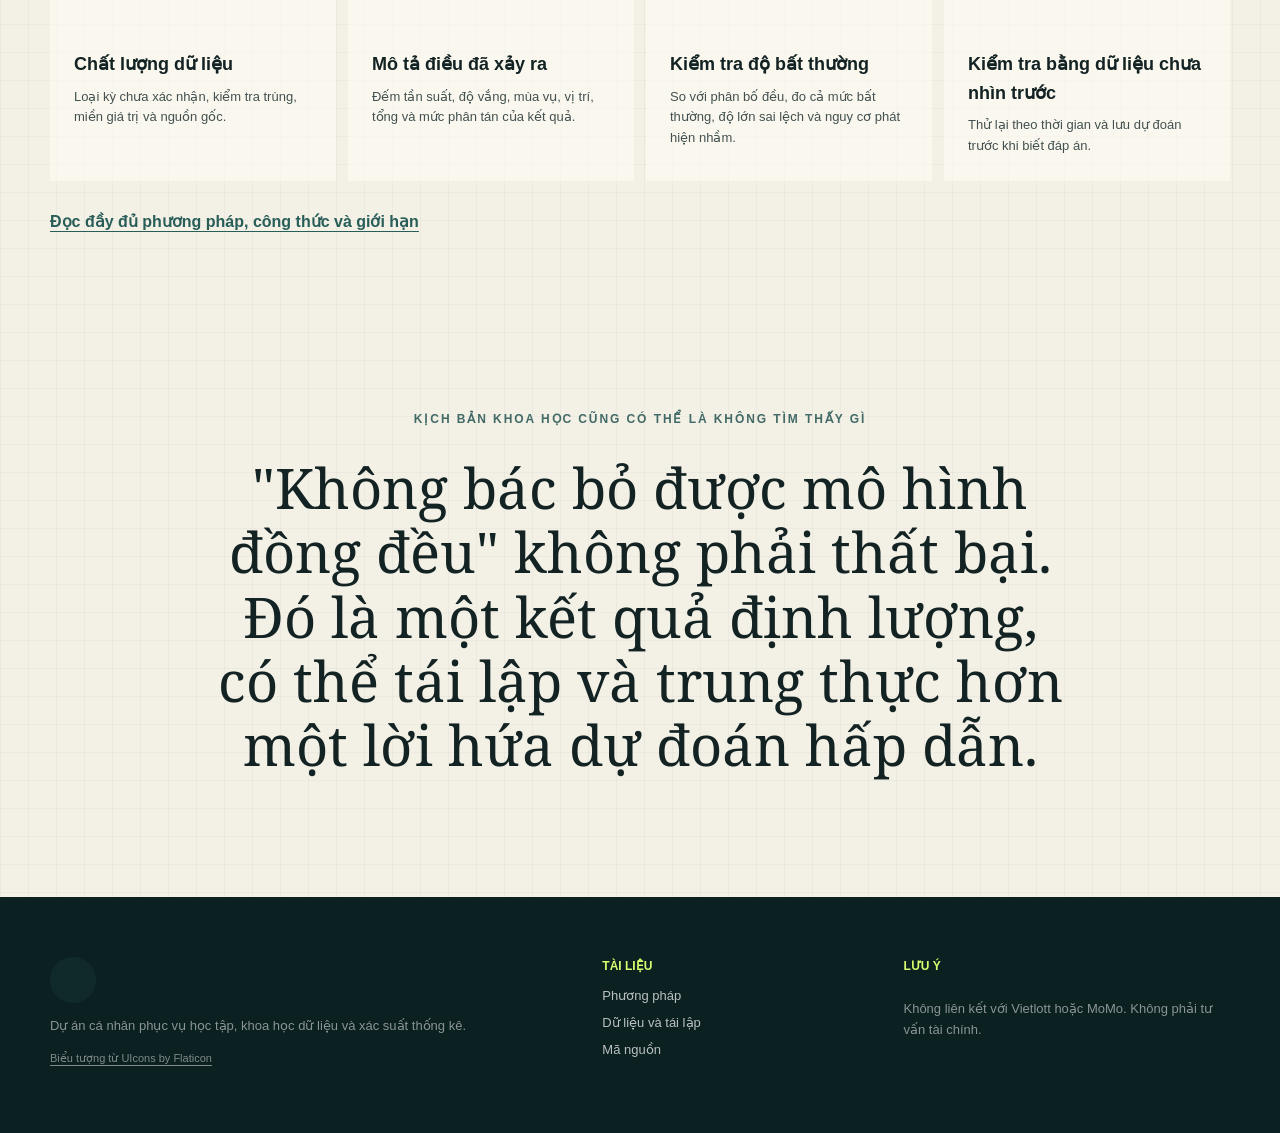
==== commit 7a849cf8: "Thêm phân rã audit theo hạng giải" ====
--- a/site/index.html
+++ b/site/index.html
@@ -13,8 +13,8 @@
   <link rel="preconnect" href="https://fonts.gstatic.com" crossorigin>
   <link rel="stylesheet" href="https://fonts.googleapis.com/css2?family=Noto+Serif:ital,wght@0,400;0,500;1,400;1,500&amp;display=swap">
   <link rel="stylesheet" href="https://cdn-uicons.flaticon.com/3.0.0/uicons-regular-rounded/css/uicons-regular-rounded.css">
-  <link rel="stylesheet" href="assets/styles.css?v=20260615-6">
-  <script src="assets/app.js?v=20260615-5" defer></script>
+  <link rel="stylesheet" href="assets/styles.css?v=20260615-14">
+  <script src="assets/app.js?v=20260615-13" defer></script>
 </head>
 <body>
   <a class="skip-link" href="#main">Bỏ qua điều hướng</a>
@@ -109,11 +109,17 @@
         </p>
       </div>
       <div class="stance-verdict">
-          <span>Sản phẩm có chiến lược vượt baseline</span>
+          <span>Toàn hệ thống - khả năng dự báo</span>
           <strong id="verdict-backtest-count">Đang đối chiếu...</strong>
           <p id="project-verdict-summary">
             Đang so từng phương pháp với cách chọn ngẫu nhiên trên dữ liệu quá khứ.
           </p>
+          <div class="backtest-method-revision">
+            <strong>Baseline đã được sửa để loại bỏ may rủi của một lần bốc</strong>
+            <span id="backtest-correction-summary">
+              Đang hiệu chỉnh đồng thời các phép so sánh trên toàn hệ thống.
+            </span>
+          </div>
           <details class="backtest-overview-details">
             <summary>
               <span>Xem chi tiết 8 báo cáo backtest</span>
@@ -185,14 +191,14 @@
           <small>Trên toàn bộ sản phẩm</small>
         </article>
         <article>
-          <span>Cần đọc kỹ</span>
+          <span>Đạt cả hai điều kiện</span>
           <strong id="audit-review-count">...</strong>
-          <small>Sau hiệu chỉnh toàn cục</small>
+          <small>q nhỏ và độ lớn đủ mạnh</small>
         </article>
         <article>
-          <span>Cần theo dõi</span>
+          <span>Chỉ đạt một điều kiện</span>
           <strong id="audit-watch-count">...</strong>
-          <small>Tín hiệu chưa đủ kết luận</small>
+          <small>Thống kê hoặc độ lớn thực dụng</small>
         </article>
       </div>
       <div class="audit-conclusion-card">
@@ -248,41 +254,56 @@
 
         <div id="product-metrics" class="metric-grid"></div>
 
-        <section class="panel conclusion-panel">
-          <div class="panel-heading">
+        <section class="product-evidence panel" aria-labelledby="product-evidence-title">
+          <div class="product-evidence-heading">
             <div>
-              <p class="panel-kicker">So với phân bố đều</p>
-              <h3>Dữ liệu đang kể câu chuyện gì?</h3>
-            </div>
-            <span id="test-verdict" class="verdict">...</span>
-          </div>
-          <div class="conclusion-layout">
-            <p id="test-explanation" class="big-explanation">...</p>
-            <div class="test-metrics" id="test-metrics"></div>
-          </div>
-          <p class="method-note">
-            "Mức bất thường" nhỏ chỉ nói dữ liệu khó phù hợp với mốc so sánh.
-            Nó không cho biết sai lệch lớn đến đâu và không chứng minh có thể dự đoán kỳ sau.
-            <a href="phuong-phap.html#thuat-ngu">Xem giải thích thuật ngữ</a>.
-          </p>
-        </section>
-
-        <section class="panel audit-panel">
-          <div class="panel-heading">
-            <div>
-              <p class="panel-kicker">Tín hiệu riêng của sản phẩm đang chọn</p>
-              <h3>Các phép kiểm đang nói gì?</h3>
-            </div>
-            <span id="audit-product-verdict" class="verdict">...</span>
-          </div>
-          <p id="audit-product-conclusion" class="method-note">
-            Đang đọc các kiểm định phân bố, chuỗi thời gian và đồng xuất hiện.
-          </p>
-          <div id="audit-product-metrics" class="audit-mini-grid"></div>
-          <div id="audit-test-list" class="audit-test-list"></div>
-          <details class="technical-details">
-            <summary>Thuật toán đang chạy và thuật toán chưa chạy</summary>
-            <div id="audit-method-catalog"></div>
+              <p class="panel-kicker">Sản phẩm đang chọn - bằng chứng thống kê</p>
+              <h3 id="product-evidence-title">Từ kết luận nhanh đến kiểm định chi tiết</h3>
+            </div>
+            <p>
+              Phần đầu trả lời dữ liệu có gần phân bố đều không. Phần mở rộng bên dưới
+              kiểm tra thêm chuỗi thời gian, mùa vụ, điểm đổi chế độ và đồng xuất hiện.
+            </p>
+          </div>
+
+          <div class="evidence-primary conclusion-panel">
+            <div class="panel-heading">
+              <div>
+                <p class="panel-kicker">Bước 1 - kiểm tra nền</p>
+                <h4>Kết quả có gần phân bố đều không?</h4>
+              </div>
+              <span id="test-verdict" class="verdict">...</span>
+            </div>
+            <div class="conclusion-layout">
+              <p id="test-explanation" class="big-explanation">...</p>
+              <div class="test-metrics" id="test-metrics"></div>
+            </div>
+            <p class="method-note">
+              "Mức bất thường" nhỏ chỉ nói dữ liệu khó phù hợp với mốc so sánh.
+              Nó không cho biết sai lệch lớn đến đâu và không chứng minh có thể dự đoán kỳ sau.
+              <a href="phuong-phap.html#thuat-ngu">Xem giải thích thuật ngữ</a>.
+            </p>
+          </div>
+
+          <details class="evidence-audit">
+            <summary>
+              <div>
+                <span>Bước 2 - kiểm định mở rộng</span>
+                <strong>Các phép kiểm khác có phát hiện tín hiệu cần theo dõi không?</strong>
+              </div>
+              <span id="audit-product-verdict" class="verdict">...</span>
+            </summary>
+            <div class="evidence-audit-body audit-panel">
+              <p id="audit-product-conclusion" class="method-note">
+                Đang đọc các kiểm định phân bố, chuỗi thời gian và đồng xuất hiện.
+              </p>
+              <div id="audit-product-metrics" class="audit-mini-grid"></div>
+              <div id="audit-test-list" class="audit-test-list"></div>
+              <details class="technical-details">
+                <summary>Thuật toán đang chạy và thuật toán chưa chạy</summary>
+                <div id="audit-method-catalog"></div>
+              </details>
+            </div>
           </details>
         </section>
 
@@ -515,6 +536,9 @@
           <select id="prediction-product"></select>
           <span id="prediction-ledger-status">...</span>
         </div>
+        <p id="prediction-ledger-integrity" class="prediction-ledger-integrity">
+          Đang kiểm tra chuỗi hash của sổ dự đoán...
+        </p>
         <div id="prediction-cards" class="prediction-grid"></div>
         <section class="prediction-results" aria-labelledby="prediction-results-title">
           <div class="prediction-results-heading">
--- a/site/assets/styles.css
+++ b/site/assets/styles.css
@@ -497,6 +497,31 @@
   color: rgb(255 255 255 / 76%);
 }
 
+.backtest-method-revision {
+  display: grid;
+  grid-column: 1 / -1;
+  grid-template-columns: minmax(220px, 0.8fr) minmax(0, 1.2fr);
+  gap: 20px;
+  align-items: center;
+  padding: 14px 16px;
+  border: 1px solid rgb(207 255 77 / 30%);
+  border-radius: 14px;
+  background: rgb(207 255 77 / 8%);
+}
+
+.stance-verdict .backtest-method-revision strong {
+  color: var(--acid);
+  font-size: 13px;
+  line-height: 1.35;
+  letter-spacing: 0;
+}
+
+.backtest-method-revision span {
+  color: rgb(255 255 255 / 72%);
+  font-size: 12px;
+  line-height: 1.5;
+}
+
 .backtest-overview-details {
   grid-column: 1 / -1;
   border-top: 1px solid rgb(255 255 255 / 16%);
@@ -865,6 +890,21 @@
   color: #9d3c2b;
 }
 
+.audit-status-pill.statistically_notable {
+  background: rgb(239 179 76 / 18%);
+  color: #8a5b12;
+}
+
+.audit-status-pill.practically_large {
+  background: rgb(83 189 184 / 18%);
+  color: #236d69;
+}
+
+.audit-status-pill.both {
+  background: rgb(237 118 95 / 18%);
+  color: #9d3c2b;
+}
+
 .audit-status-pill.skipped {
   background: #ebe3d2;
   color: #756751;
@@ -885,6 +925,21 @@
   border-left-color: var(--coral);
 }
 
+.audit-signal-card.statistically_notable,
+.audit-product-card.statistically_notable {
+  border-left-color: var(--amber);
+}
+
+.audit-signal-card.practically_large,
+.audit-product-card.practically_large {
+  border-left-color: var(--aqua);
+}
+
+.audit-signal-card.both,
+.audit-product-card.both {
+  border-left-color: var(--coral);
+}
+
 .audit-signal-card.pass,
 .audit-product-card.pass {
   border-left-color: #9ab7a5;
@@ -898,6 +953,40 @@
 .audit-signal-card p {
   margin: 8px 0 0;
   color: var(--ink-soft);
+}
+
+.threshold-sensitivity-grid {
+  display: grid;
+  grid-template-columns: repeat(4, minmax(0, 1fr));
+  gap: 8px;
+  margin: 14px 0 0;
+}
+
+.threshold-sensitivity-grid div {
+  padding: 10px;
+  border: 1px solid var(--line);
+  border-radius: 12px;
+  background: rgb(255 253 247 / 74%);
+}
+
+.threshold-sensitivity-grid dt {
+  color: #55716d;
+  font-size: 11px;
+  font-weight: 900;
+}
+
+.threshold-sensitivity-grid dd {
+  margin: 4px 0 0;
+  color: var(--forest);
+  font-size: 20px;
+  font-weight: 900;
+}
+
+.threshold-sensitivity-grid small {
+  display: block;
+  margin-top: 2px;
+  color: var(--ink-soft);
+  font-size: 11px;
 }
 
 .audit-log-products {
@@ -1139,7 +1228,7 @@
 
 .metric-grid {
   display: grid;
-  grid-template-columns: repeat(5, 1fr);
+  grid-template-columns: repeat(auto-fit, minmax(240px, 1fr));
   gap: 12px;
 }
 
@@ -1190,6 +1279,44 @@
 
 .panel-heading .panel-kicker {
   margin-bottom: 6px;
+}
+
+.product-evidence {
+  display: grid;
+  gap: 18px;
+  padding: 0;
+  overflow: hidden;
+}
+
+.product-evidence-heading {
+  display: grid;
+  grid-template-columns: 1fr minmax(300px, 0.75fr);
+  gap: 40px;
+  align-items: end;
+  padding: 28px 28px 0;
+}
+
+.product-evidence-heading h3 {
+  margin: 4px 0 0;
+  font-size: 28px;
+}
+
+.product-evidence-heading > p {
+  margin: 0;
+  color: var(--ink-soft);
+  font-size: 13px;
+  line-height: 1.65;
+}
+
+.evidence-primary {
+  padding: 28px;
+}
+
+.evidence-primary .panel-heading h4 {
+  margin: 0;
+  font-size: 25px;
+  line-height: 1.15;
+  text-wrap: balance;
 }
 
 .conclusion-panel {
@@ -1280,6 +1407,44 @@
     var(--paper);
 }
 
+.evidence-audit {
+  border-top: 1px solid var(--line);
+  background:
+    radial-gradient(circle at 0 0, rgb(217 255 112 / 10%), transparent 24%),
+    rgb(246 243 234 / 72%);
+}
+
+.evidence-audit > summary {
+  display: flex;
+  min-height: 94px;
+  gap: 24px;
+  align-items: center;
+  justify-content: space-between;
+  padding: 22px 28px;
+  cursor: pointer;
+}
+
+.evidence-audit > summary > div {
+  display: grid;
+  gap: 5px;
+}
+
+.evidence-audit > summary > div > span {
+  color: var(--ink-soft);
+  font-size: 10px;
+  font-weight: 850;
+  letter-spacing: 0.09em;
+  text-transform: uppercase;
+}
+
+.evidence-audit > summary strong {
+  font-size: 17px;
+}
+
+.evidence-audit-body {
+  padding: 0 28px 28px;
+}
+
 .audit-mini-grid {
   display: grid;
   grid-template-columns: repeat(5, 1fr);
@@ -1609,6 +1774,18 @@
   border-left-color: var(--coral);
 }
 
+.audit-test-row.statistically_notable {
+  border-left-color: var(--amber);
+}
+
+.audit-test-row.practically_large {
+  border-left-color: var(--aqua);
+}
+
+.audit-test-row.both {
+  border-left-color: var(--coral);
+}
+
 .audit-test-row.skipped {
   border-left-color: #b9b3a5;
 }
@@ -1659,6 +1836,203 @@
   font-weight: 900;
 }
 
+.position-residual-panel {
+  margin-top: 18px;
+  padding: 24px;
+  border: 1px solid var(--line);
+  border-radius: 22px;
+  background: rgb(255 253 247 / 72%);
+}
+
+.position-residual-heading {
+  display: flex;
+  gap: 30px;
+  align-items: end;
+  justify-content: space-between;
+}
+
+.position-residual-heading > div {
+  display: grid;
+  gap: 6px;
+}
+
+.position-residual-heading span {
+  color: var(--teal);
+  font-size: 11px;
+  font-weight: 850;
+  letter-spacing: 0.12em;
+  text-transform: uppercase;
+}
+
+.position-residual-heading strong {
+  font-size: 22px;
+}
+
+.position-residual-heading p {
+  max-width: 560px;
+  margin: 0;
+  color: var(--muted);
+  font-size: 12px;
+}
+
+.position-residual-scroll {
+  margin-top: 20px;
+  overflow-x: auto;
+}
+
+.position-residual-grid {
+  display: grid;
+  gap: 8px;
+  min-width: 720px;
+}
+
+.position-residual-row {
+  display: grid;
+  grid-template-columns: 72px repeat(10, minmax(52px, 1fr));
+  gap: 6px;
+  align-items: stretch;
+}
+
+.position-residual-row > span {
+  align-self: center;
+  color: var(--muted);
+  font-size: 11px;
+  font-weight: 800;
+}
+
+.position-residual-row > div {
+  display: grid;
+  gap: 3px;
+  min-height: 58px;
+  place-content: center;
+  border: 1px solid rgb(10 46 47 / 9%);
+  border-radius: 10px;
+  text-align: center;
+}
+
+.position-residual-row b {
+  font-size: 11px;
+}
+
+.position-residual-row strong {
+  font-size: 14px;
+}
+
+.position-residual-panel > small {
+  display: block;
+  margin-top: 14px;
+  color: var(--muted);
+}
+
+.position-tier-panel {
+  margin-top: 18px;
+  padding-top: 16px;
+  border-top: 1px solid rgb(10 46 47 / 10%);
+}
+
+.position-tier-heading {
+  display: grid;
+  grid-template-columns: minmax(0, 0.85fr) minmax(0, 1.15fr);
+  gap: 16px;
+  align-items: start;
+}
+
+.position-tier-heading span,
+.position-result-types span,
+.position-tier-grid span {
+  color: var(--muted);
+  font-size: 11px;
+  text-transform: uppercase;
+  letter-spacing: 0.08em;
+}
+
+.position-tier-heading strong {
+  display: block;
+  margin-top: 4px;
+  font-size: 18px;
+}
+
+.position-tier-heading p {
+  margin: 0;
+  color: var(--ink-soft);
+  font-size: 12px;
+  line-height: 1.6;
+}
+
+.position-result-types,
+.position-tier-grid {
+  display: grid;
+  gap: 10px;
+  margin-top: 12px;
+}
+
+.position-result-types {
+  grid-template-columns: repeat(2, minmax(0, 1fr));
+}
+
+.position-result-types article,
+.position-tier-grid article {
+  padding: 12px;
+  border-radius: 12px;
+  background: #ffffff;
+}
+
+.position-result-types article {
+  border-left: 4px solid #b9c8c0;
+}
+
+.position-result-types article.excluded {
+  border-left-color: #b7944f;
+  background: #fbf6ea;
+}
+
+.position-result-types strong,
+.position-tier-grid strong {
+  display: block;
+  margin-top: 6px;
+  font-size: 18px;
+}
+
+.position-result-types small {
+  display: block;
+  margin-top: 6px;
+  color: var(--ink-soft);
+  line-height: 1.5;
+}
+
+.position-tier-grid {
+  grid-template-columns: repeat(2, minmax(0, 1fr));
+}
+
+.position-tier-grid dl {
+  display: grid;
+  grid-template-columns: repeat(2, minmax(0, 1fr));
+  gap: 8px;
+  margin: 10px 0 0;
+}
+
+.position-tier-grid dl div {
+  min-height: 56px;
+  padding: 8px;
+  border-radius: 10px;
+  background: #f5f1e8;
+}
+
+.position-tier-grid dt,
+.position-tier-grid dd {
+  margin: 0;
+}
+
+.position-tier-grid dt {
+  color: var(--muted);
+  font-size: 11px;
+}
+
+.position-tier-grid dd {
+  margin-top: 4px;
+  font-weight: 800;
+}
+
 .audit-family-list {
   display: grid;
   grid-template-columns: repeat(2, 1fr);
@@ -1680,6 +2054,110 @@
 .audit-family-list span {
   margin-top: 4px;
   color: var(--ink-soft);
+}
+
+.audit-dependency-panel {
+  margin-top: 16px;
+  padding: 14px;
+  border: 1px solid rgb(10 46 47 / 10%);
+  border-radius: 14px;
+  background: #fbfaf6;
+}
+
+.audit-dependency-heading {
+  display: grid;
+  grid-template-columns: minmax(0, 0.8fr) minmax(0, 1.2fr);
+  gap: 16px;
+  align-items: start;
+}
+
+.audit-dependency-heading span,
+.audit-dependency-grid span,
+.audit-dependency-pairs span,
+.audit-dependency-pairs small {
+  color: var(--muted);
+  font-size: 11px;
+  text-transform: uppercase;
+  letter-spacing: 0.08em;
+}
+
+.audit-dependency-heading strong {
+  display: block;
+  margin-top: 4px;
+  font-size: 18px;
+}
+
+.audit-dependency-heading p {
+  margin: 0;
+  color: var(--ink-soft);
+  font-size: 12px;
+  line-height: 1.6;
+}
+
+.audit-dependency-grid {
+  display: grid;
+  grid-template-columns: repeat(3, minmax(0, 1fr));
+  gap: 8px;
+  margin-top: 12px;
+}
+
+.audit-dependency-grid article {
+  min-height: 72px;
+  padding: 10px;
+  border-radius: 12px;
+  background: #f1ede2;
+}
+
+.audit-dependency-grid strong {
+  display: block;
+  margin-top: 6px;
+  font-size: 22px;
+}
+
+.audit-dependency-grid .high {
+  background: #f7dfd6;
+}
+
+.audit-dependency-grid .medium {
+  background: #efe6d1;
+}
+
+.audit-dependency-grid .low {
+  background: #e5eee7;
+}
+
+.audit-dependency-pairs {
+  display: grid;
+  gap: 8px;
+  margin-top: 12px;
+}
+
+.audit-dependency-pairs article {
+  display: grid;
+  gap: 5px;
+  padding: 10px;
+  border-left: 4px solid #a9b8b1;
+  border-radius: 12px;
+  background: #ffffff;
+}
+
+.audit-dependency-pairs article.high {
+  border-left-color: #ba624a;
+}
+
+.audit-dependency-pairs article.medium {
+  border-left-color: #b7944f;
+}
+
+.audit-dependency-pairs strong {
+  font-size: 13px;
+}
+
+.audit-dependency-pairs p {
+  margin: 0;
+  color: var(--ink-soft);
+  font-size: 12px;
+  line-height: 1.5;
 }
 
 .method-note {
@@ -2072,6 +2550,71 @@
   font-weight: 900;
   letter-spacing: 0.08em;
   text-transform: uppercase;
+}
+
+.backtest-method-details {
+  margin-top: 14px;
+  border: 1px solid var(--line);
+  border-radius: 16px;
+  background: rgb(255 253 247 / 72%);
+}
+
+.backtest-method-details summary {
+  display: flex;
+  align-items: center;
+  justify-content: space-between;
+  gap: 18px;
+  padding: 15px 16px;
+  cursor: pointer;
+  color: #174b47;
+  font-weight: 850;
+}
+
+.backtest-method-details summary small {
+  color: #74817e;
+  font-size: 11px;
+  font-weight: 650;
+  text-align: right;
+}
+
+.backtest-method-body {
+  padding: 0 16px 16px;
+  border-top: 1px solid var(--line);
+}
+
+.backtest-method-body ol {
+  display: grid;
+  gap: 8px;
+  margin: 14px 0;
+  padding-left: 22px;
+}
+
+.backtest-method-body li {
+  padding-left: 4px;
+  color: #64716f;
+  font-size: 12px;
+  line-height: 1.55;
+}
+
+.backtest-method-body li strong,
+.backtest-method-body li span {
+  display: block;
+}
+
+.backtest-method-body li strong {
+  color: #173f3c;
+}
+
+.backtest-method-body p {
+  margin: 0;
+  color: #64716f;
+  font-size: 12px;
+  line-height: 1.6;
+}
+
+.backtest-method-body a {
+  color: #174b47;
+  font-weight: 800;
 }
 
 .technical-details {
@@ -2236,6 +2779,13 @@
   margin-left: auto;
   color: rgb(255 255 255 / 52%);
   font-size: 11px;
+}
+
+.prediction-ledger-integrity {
+  margin: -10px 0 20px;
+  color: rgb(255 255 255 / 48%);
+  font: 11px/1.5 ui-monospace, Consolas, monospace;
+  overflow-wrap: anywhere;
 }
 
 .prediction-grid {
@@ -2854,6 +3404,7 @@
   .metric-grid,
   .audit-summary-grid,
   .audit-mini-grid,
+  .threshold-sensitivity-grid,
   .method-steps {
     grid-template-columns: repeat(2, 1fr);
   }
@@ -2861,6 +3412,8 @@
   .audit-conclusion-card,
   .audit-log-lead,
   .audit-log-products,
+  .audit-dependency-heading,
+  .position-tier-heading,
   .audit-test-row {
     grid-template-columns: 1fr;
   }
@@ -2945,11 +3498,16 @@
 
   .data-ribbon-inner,
   .metric-grid,
-  .audit-summary-grid,
-  .audit-mini-grid,
-  .audit-family-list,
-  .audit-log-lead,
-  .audit-log-products,
+    .audit-summary-grid,
+    .audit-mini-grid,
+    .audit-family-list,
+    .audit-dependency-heading,
+    .audit-dependency-grid,
+    .position-result-types,
+    .position-tier-grid,
+    .audit-log-lead,
+    .audit-log-products,
+  .threshold-sensitivity-grid,
   .two-column,
   .recent-draws,
   .method-steps,
@@ -2989,6 +3547,10 @@
     grid-template-columns: 1fr;
   }
 
+  .position-tier-grid dl {
+    grid-template-columns: 1fr;
+  }
+
   .project-stance {
     padding-top: 0;
   }
@@ -2996,6 +3558,21 @@
   .stance-verdict {
     grid-template-columns: 1fr;
     gap: 8px;
+  }
+
+  .backtest-method-revision {
+    grid-template-columns: 1fr;
+    gap: 6px;
+  }
+
+  .product-evidence-heading {
+    grid-template-columns: 1fr;
+    gap: 12px;
+  }
+
+  .evidence-audit > summary {
+    align-items: flex-start;
+    flex-direction: column;
   }
 
   .backtest-overview-details summary {
@@ -3090,13 +3667,24 @@
     grid-template-columns: 1fr;
   }
 
+  .backtest-method-details summary {
+    align-items: flex-start;
+    flex-direction: column;
+    gap: 4px;
+  }
+
+  .backtest-method-details summary small {
+    text-align: left;
+  }
+
   .backtest-vs {
     text-align: center;
   }
 
   .prediction-warning,
   .prediction-toolbar,
-  .prediction-results-heading {
+  .prediction-results-heading,
+  .position-residual-heading {
     align-items: stretch;
     flex-direction: column;
   }
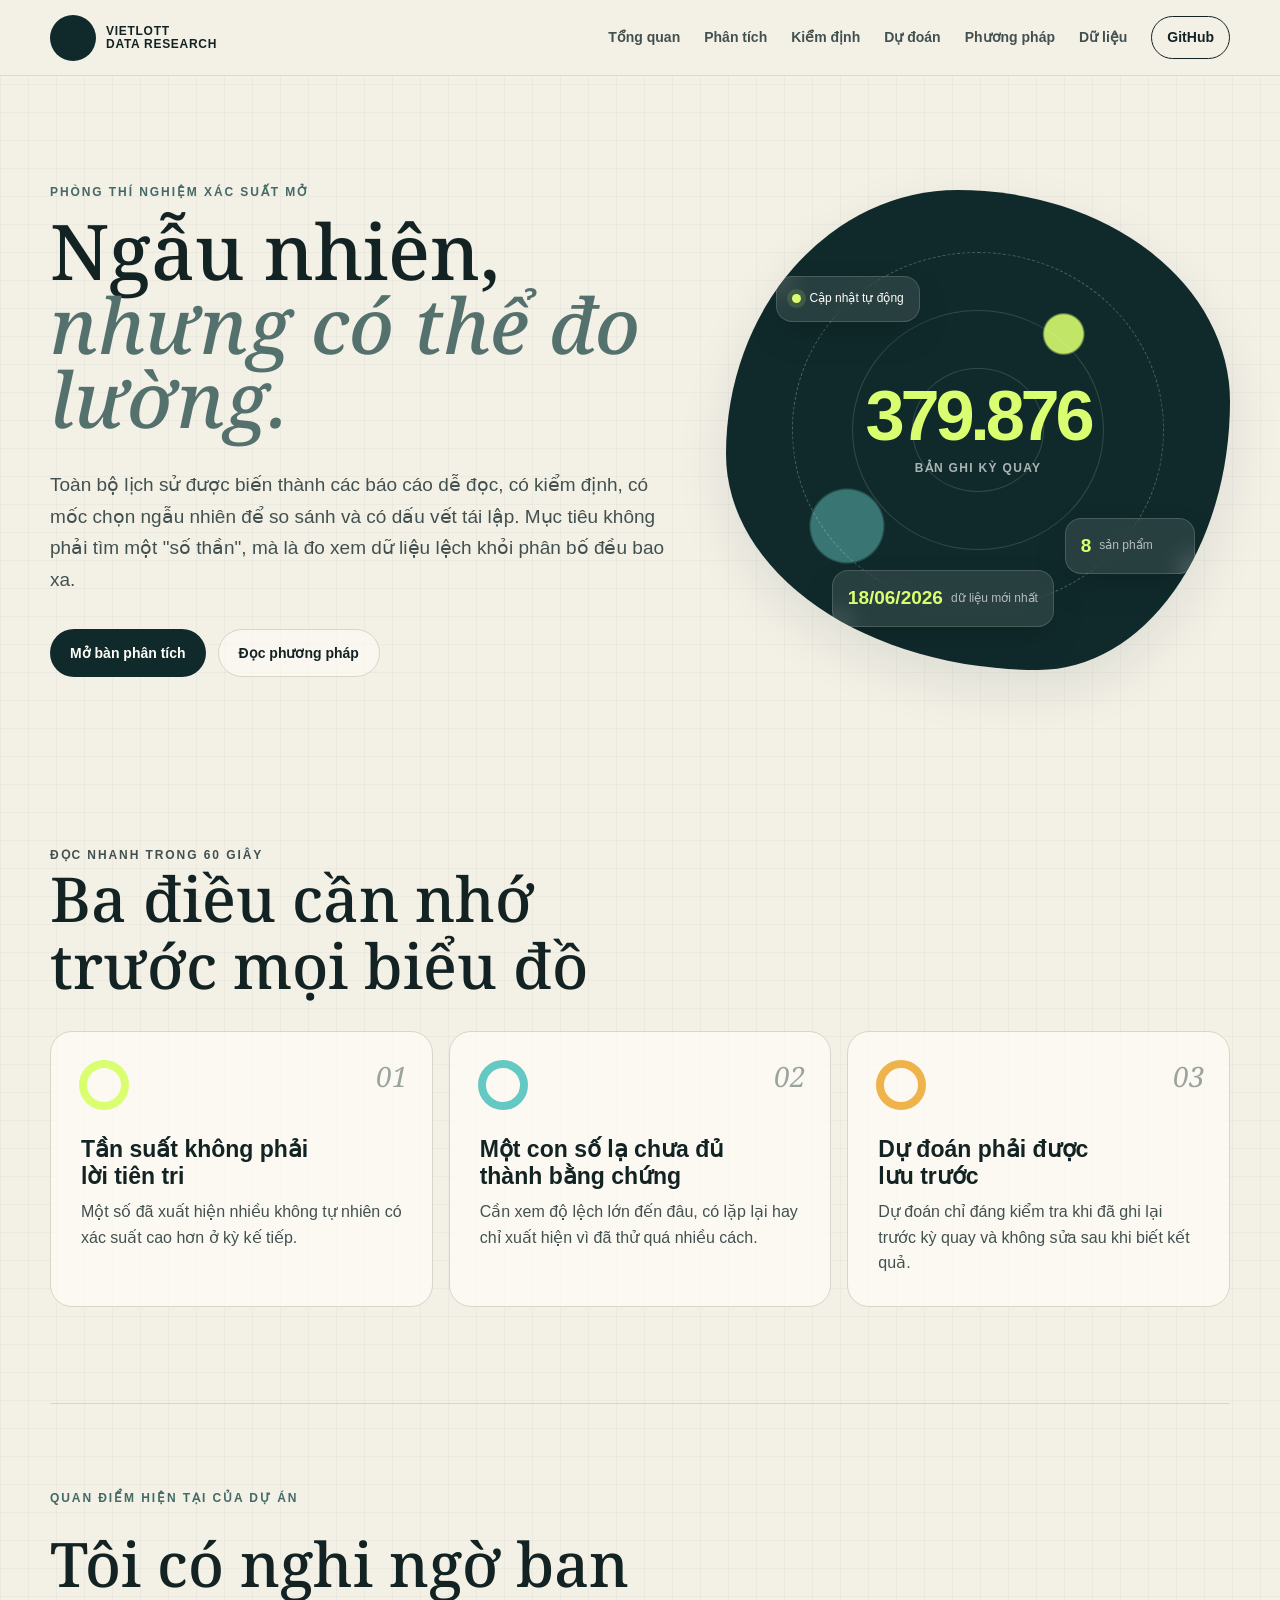
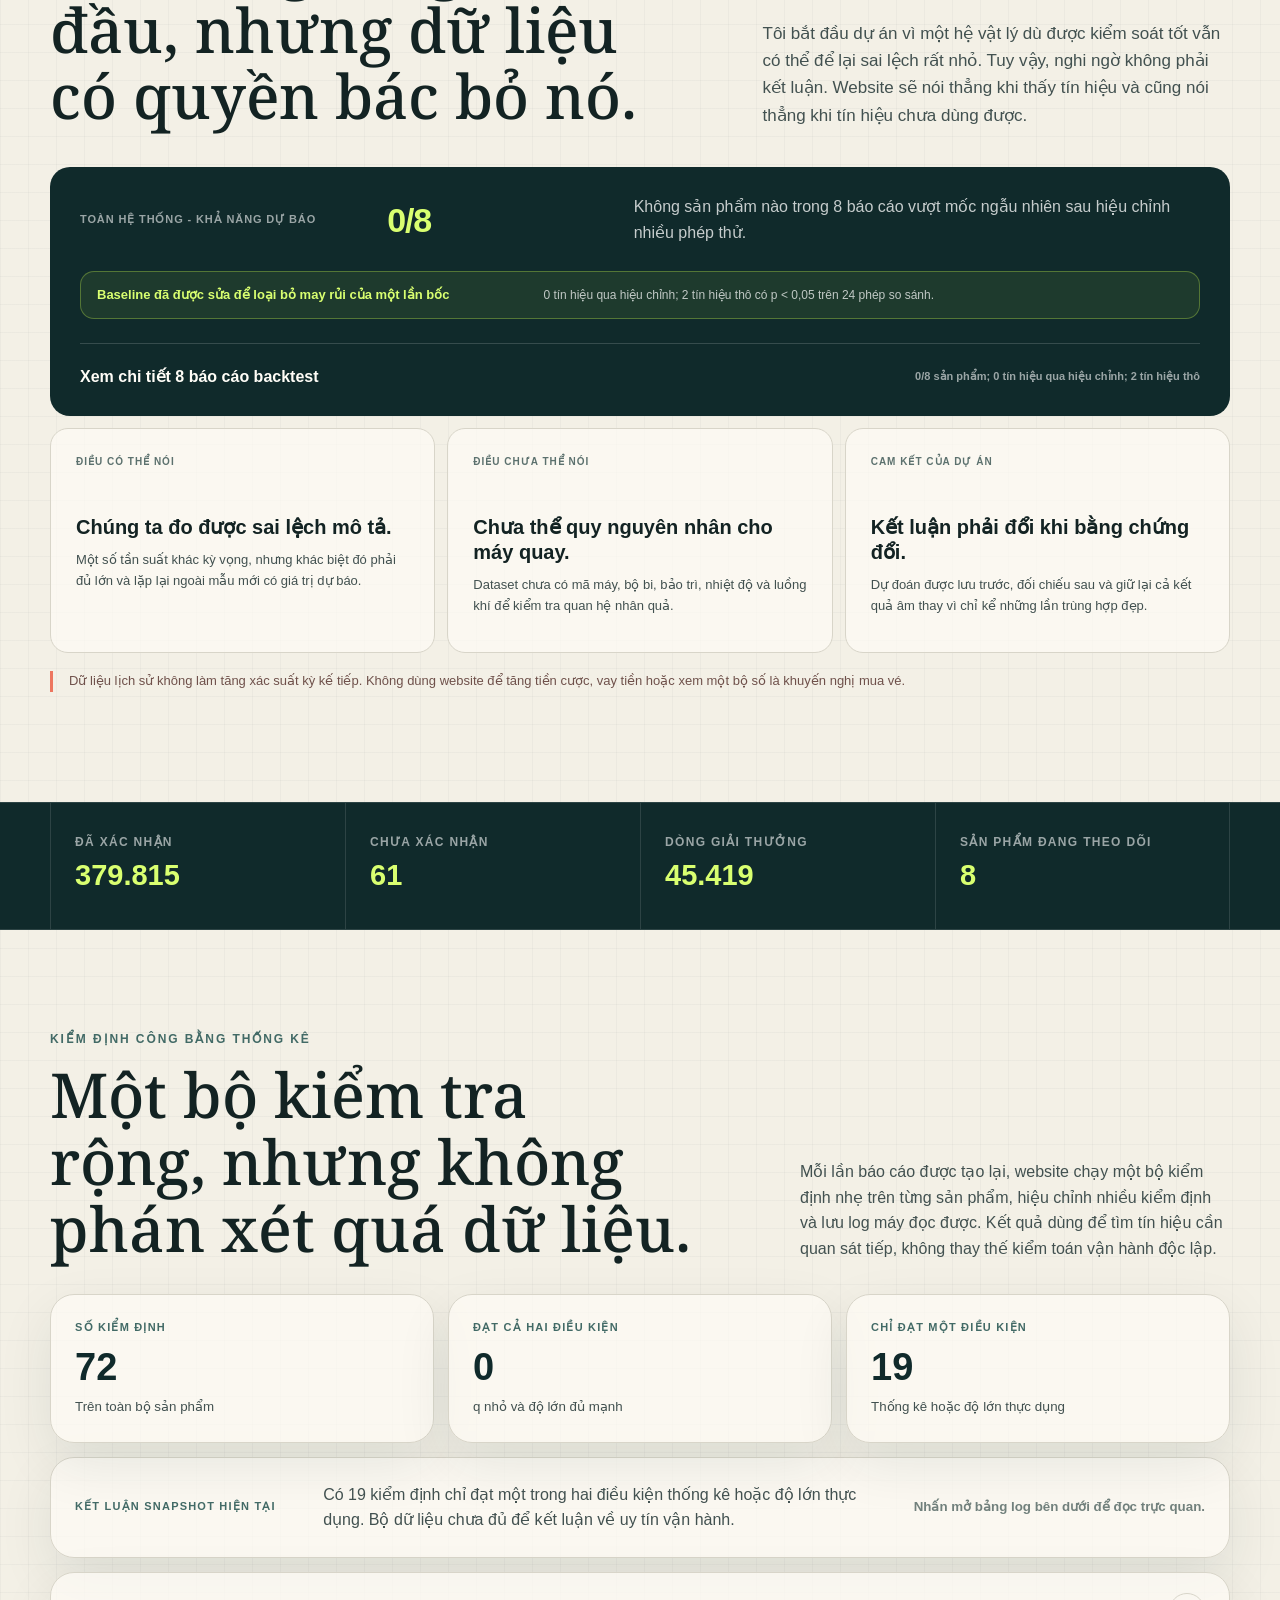
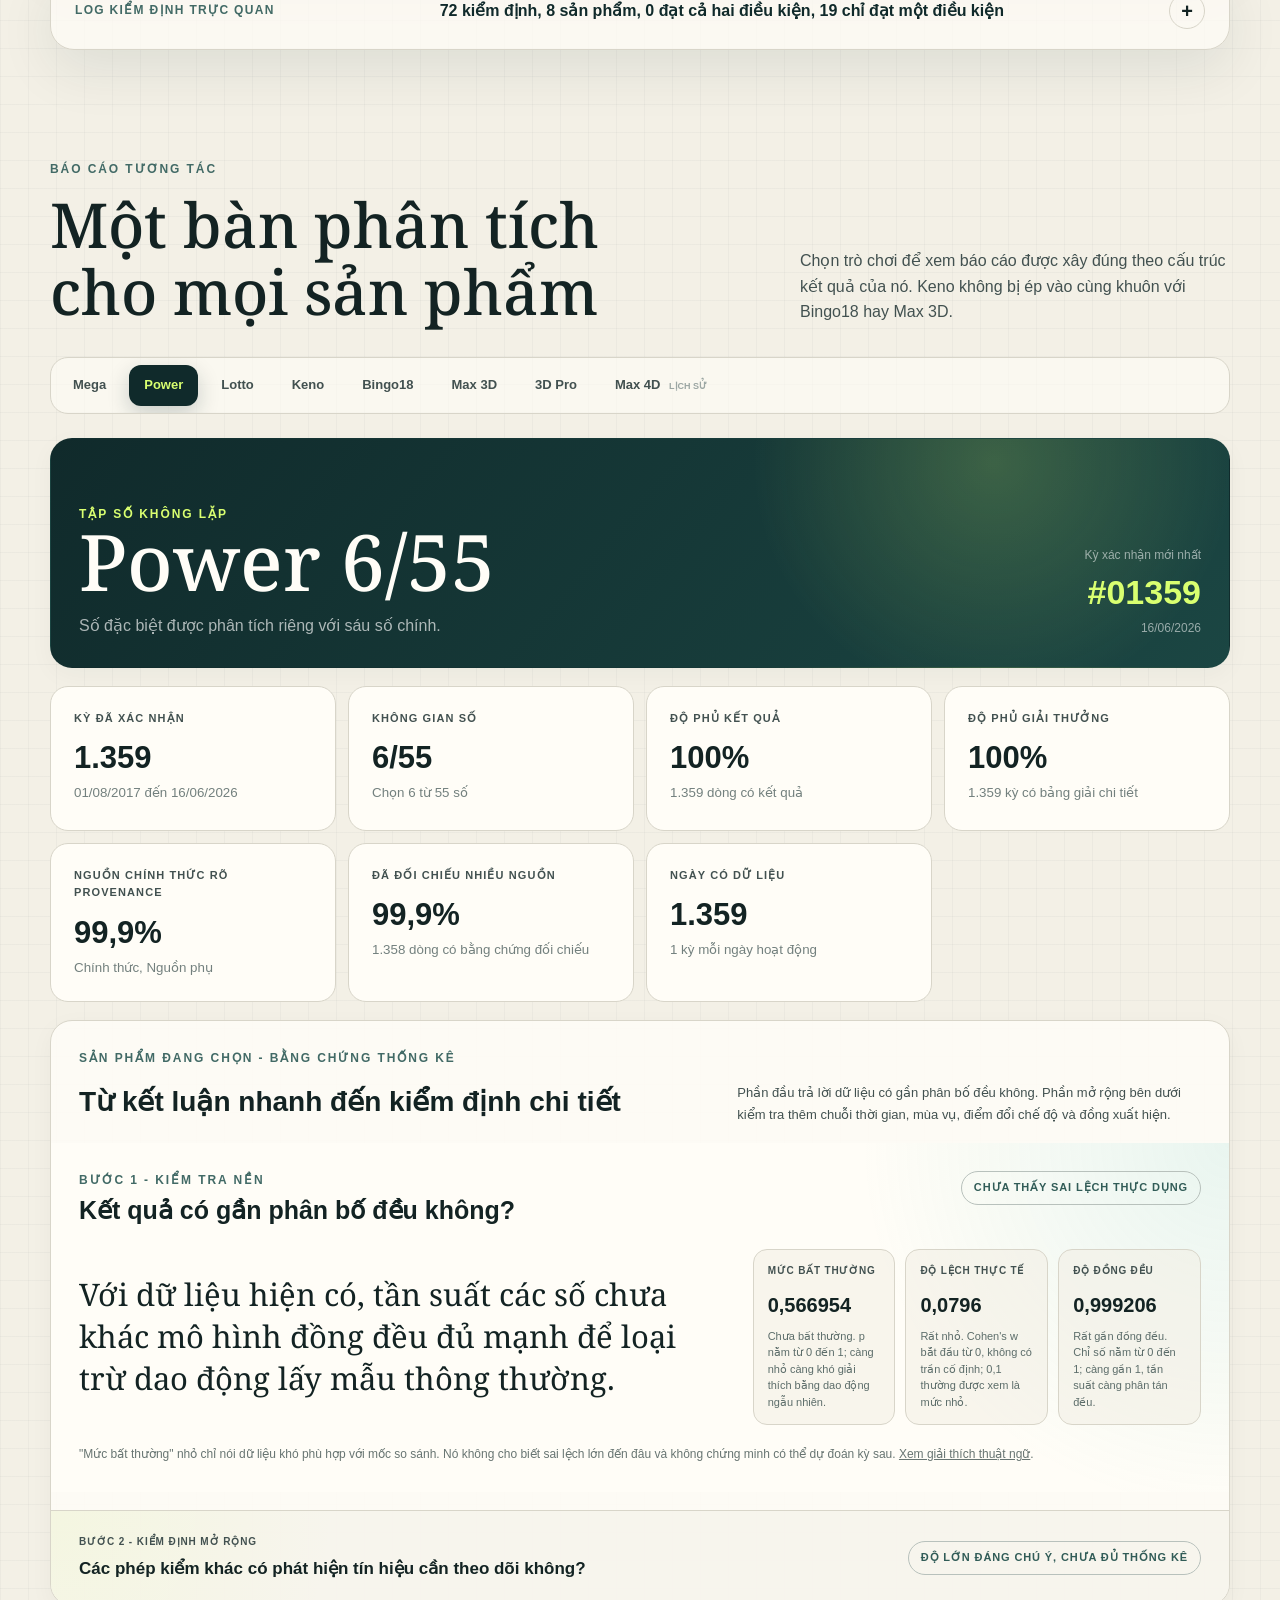
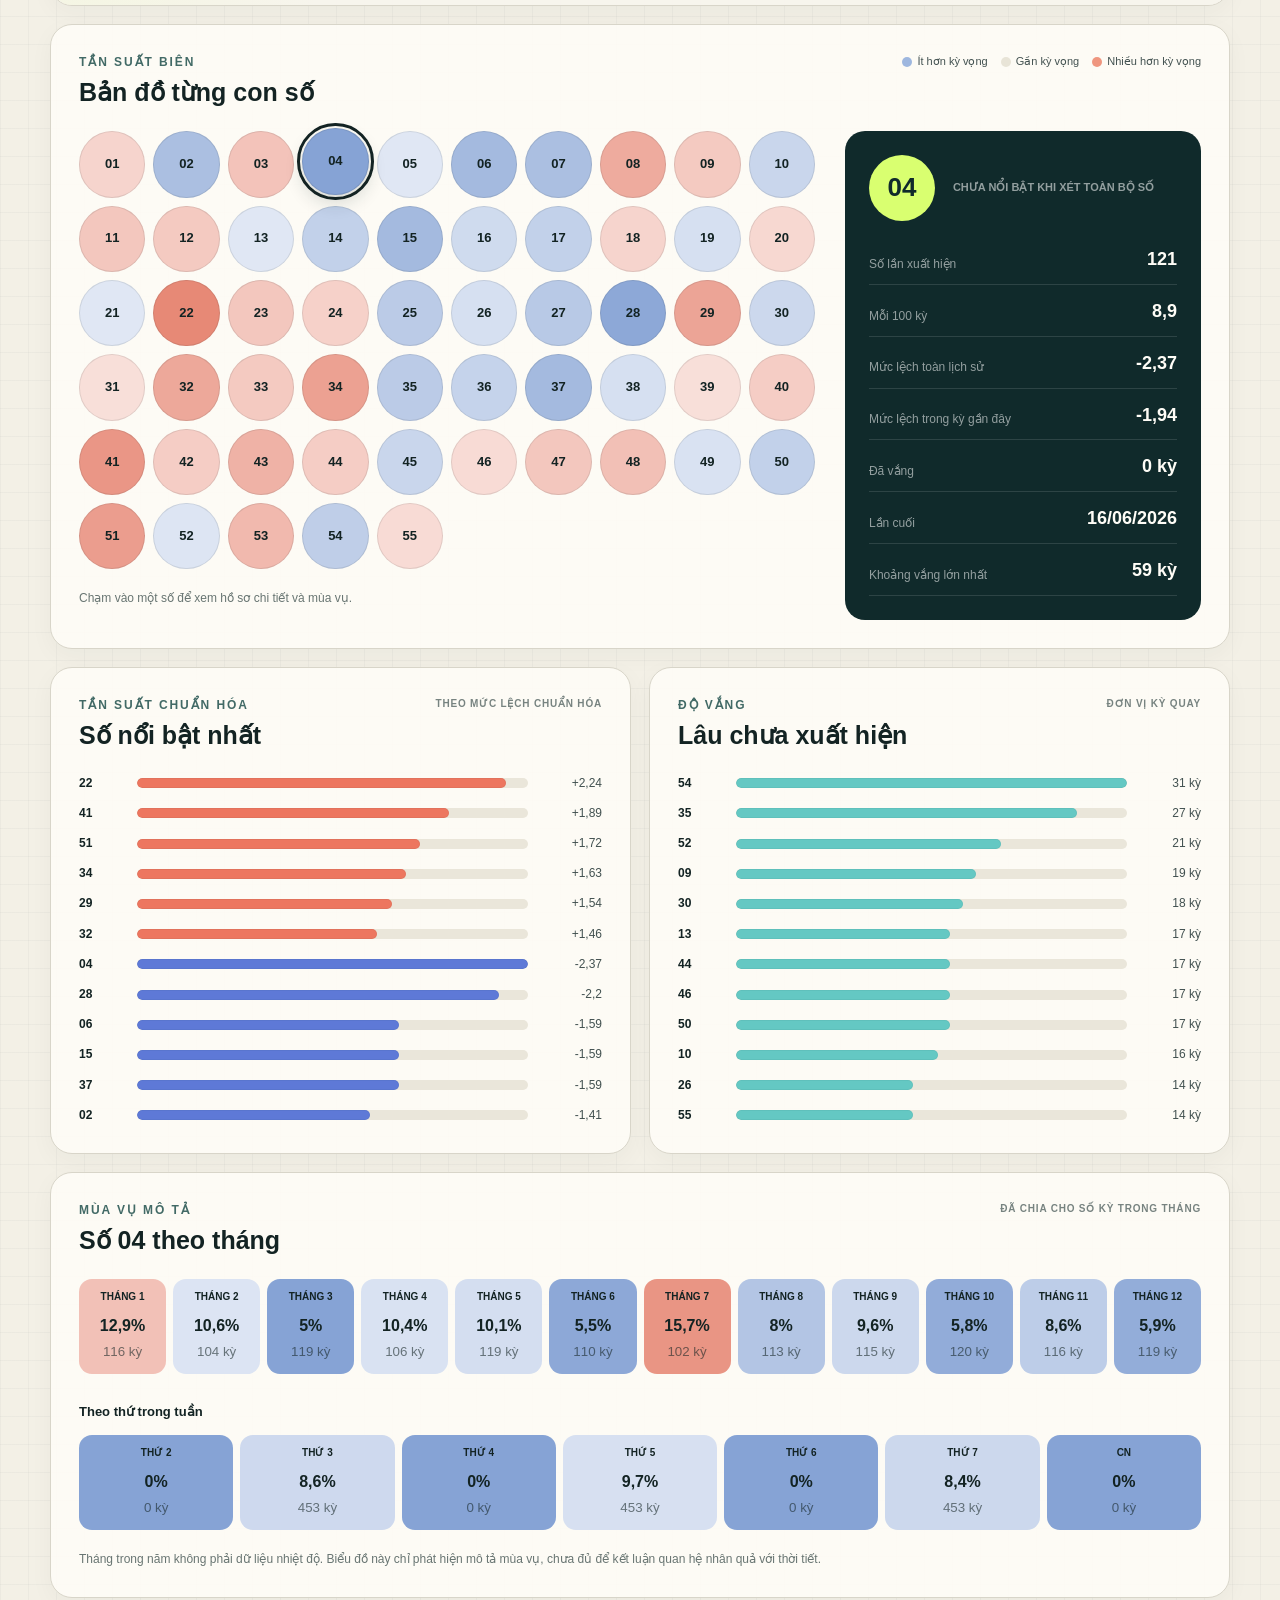
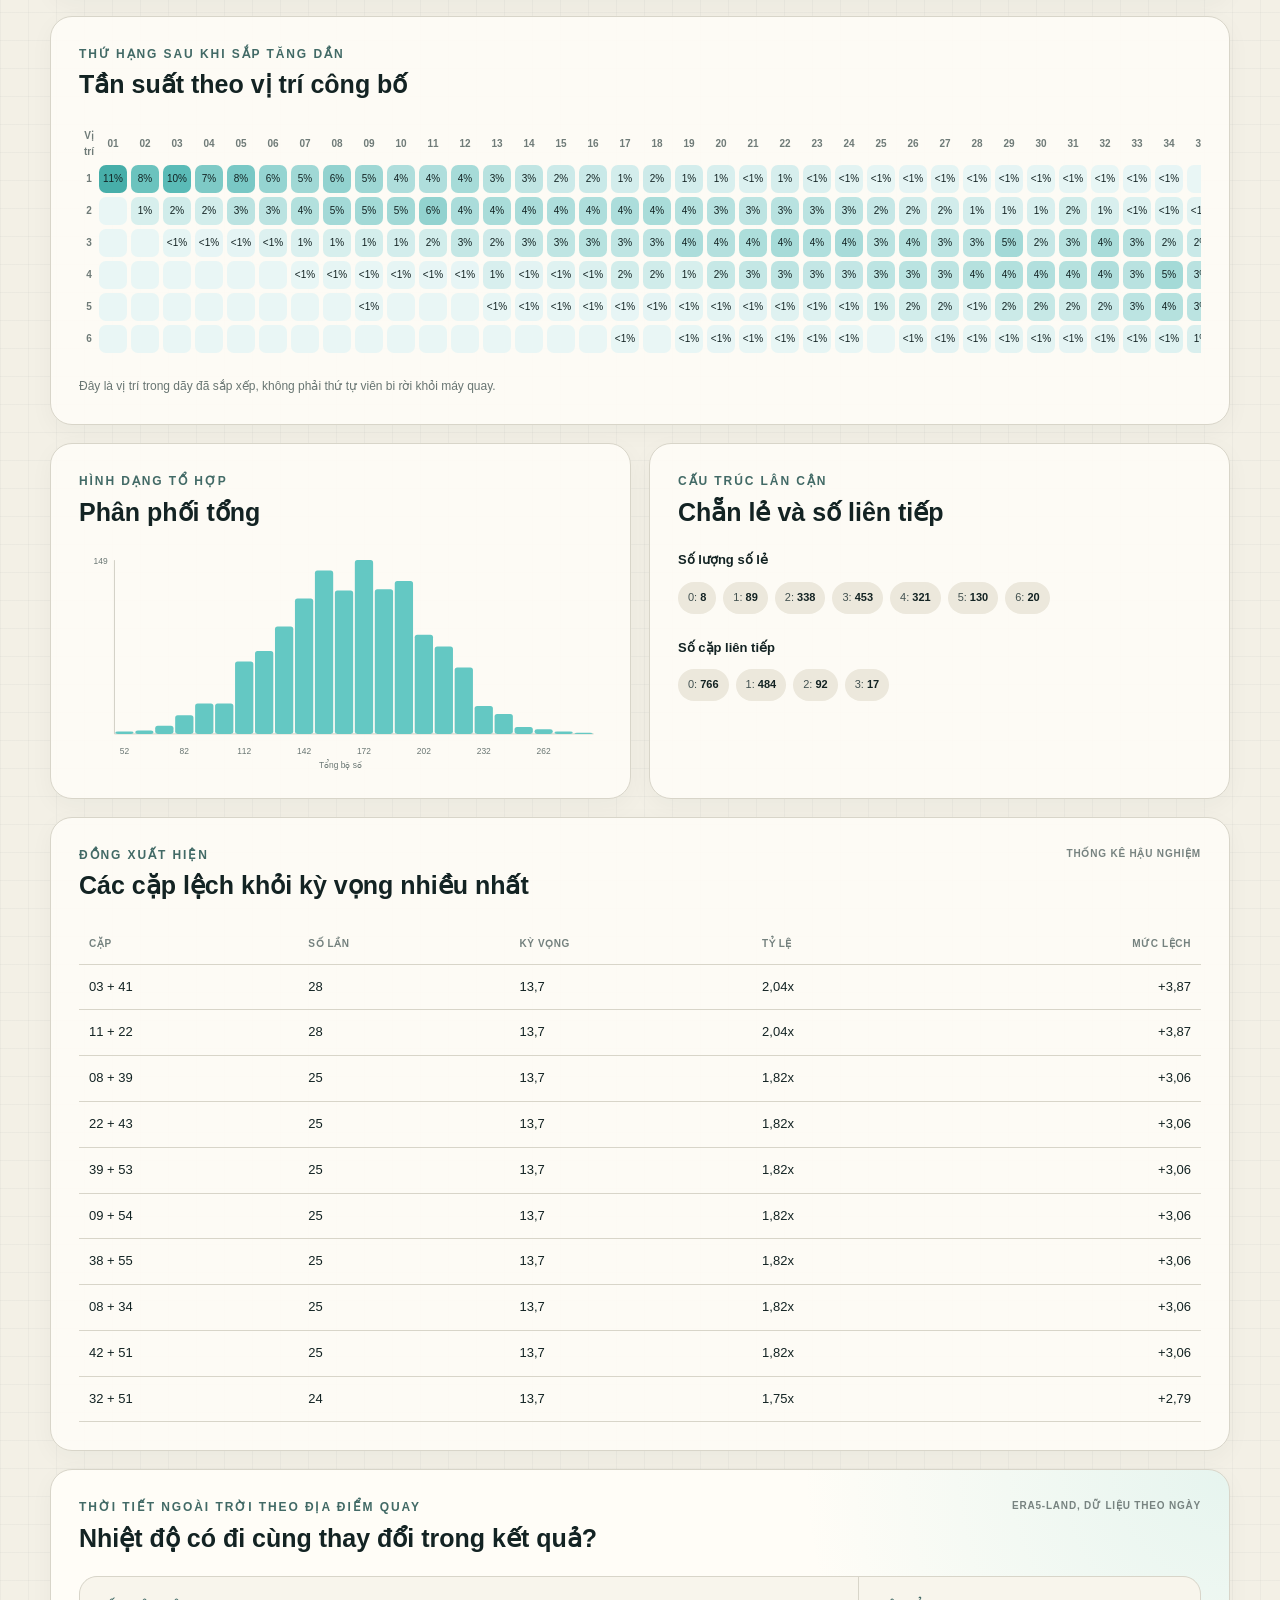
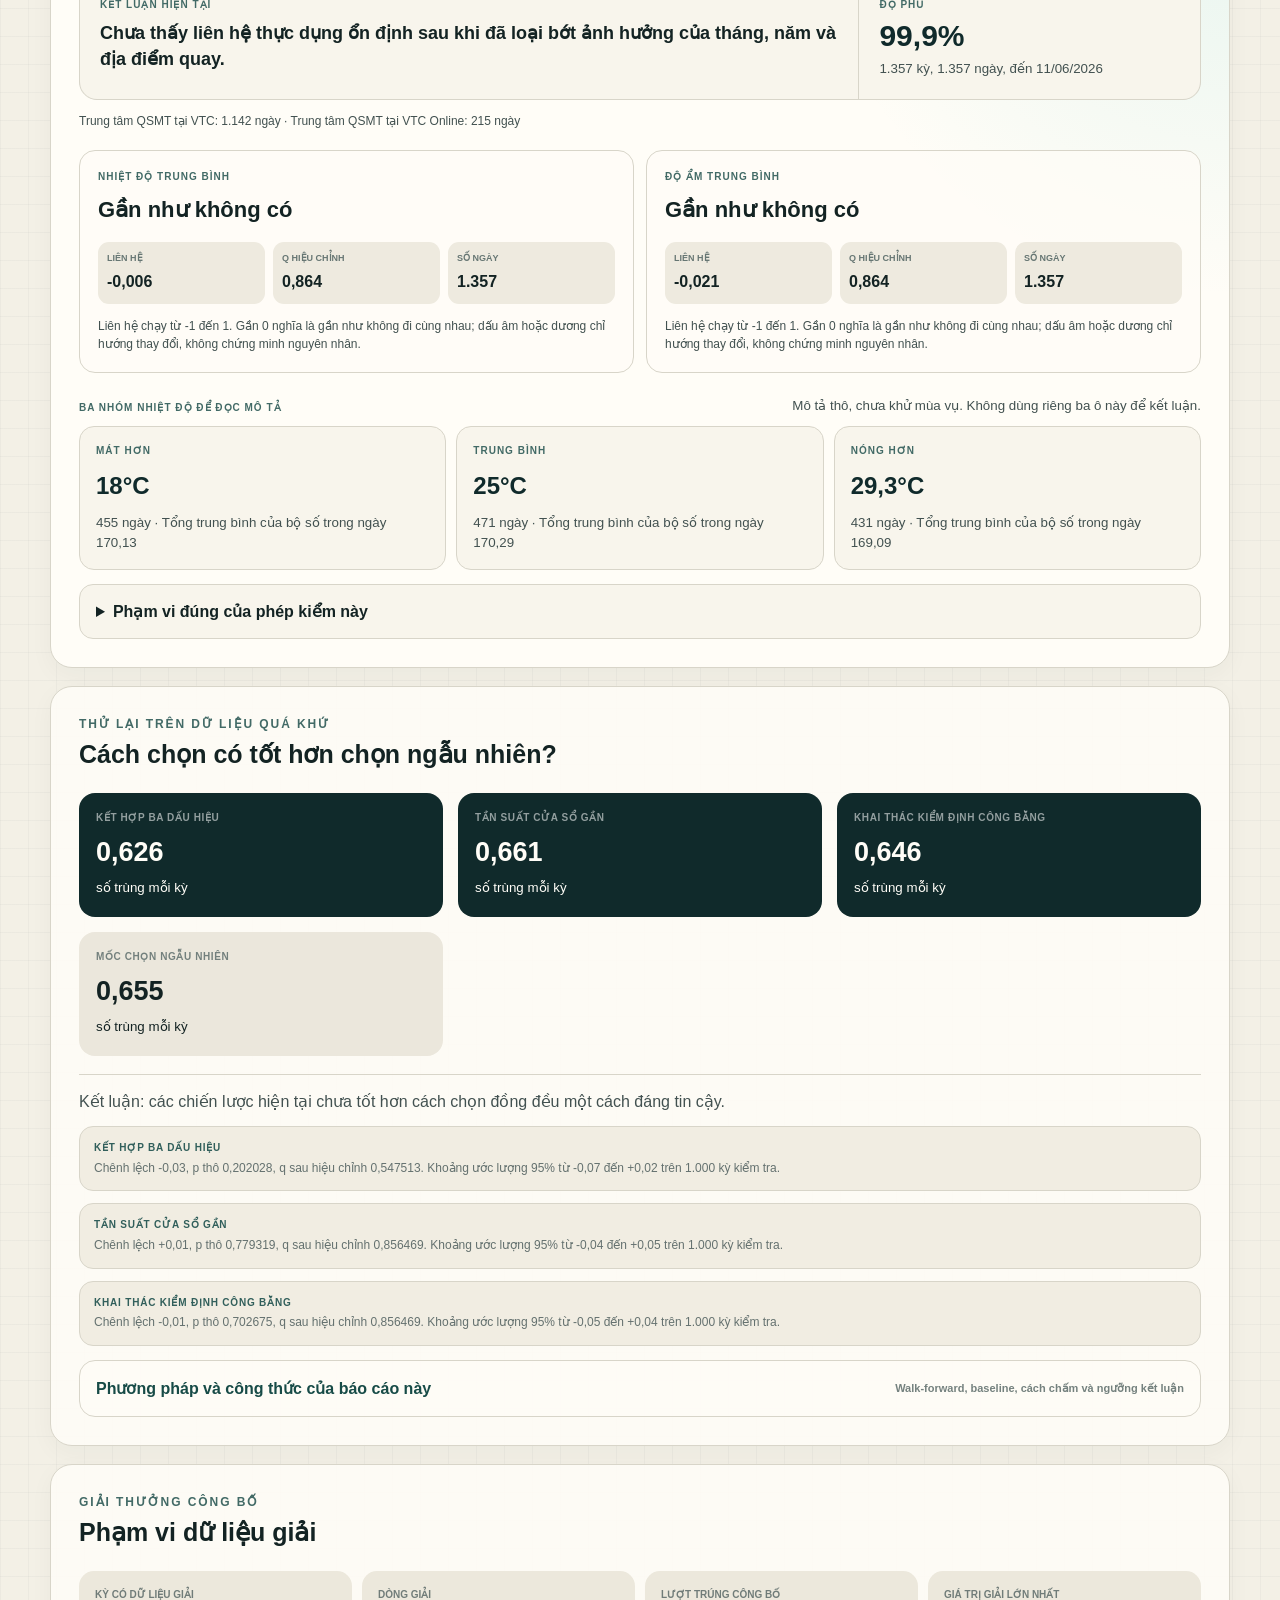
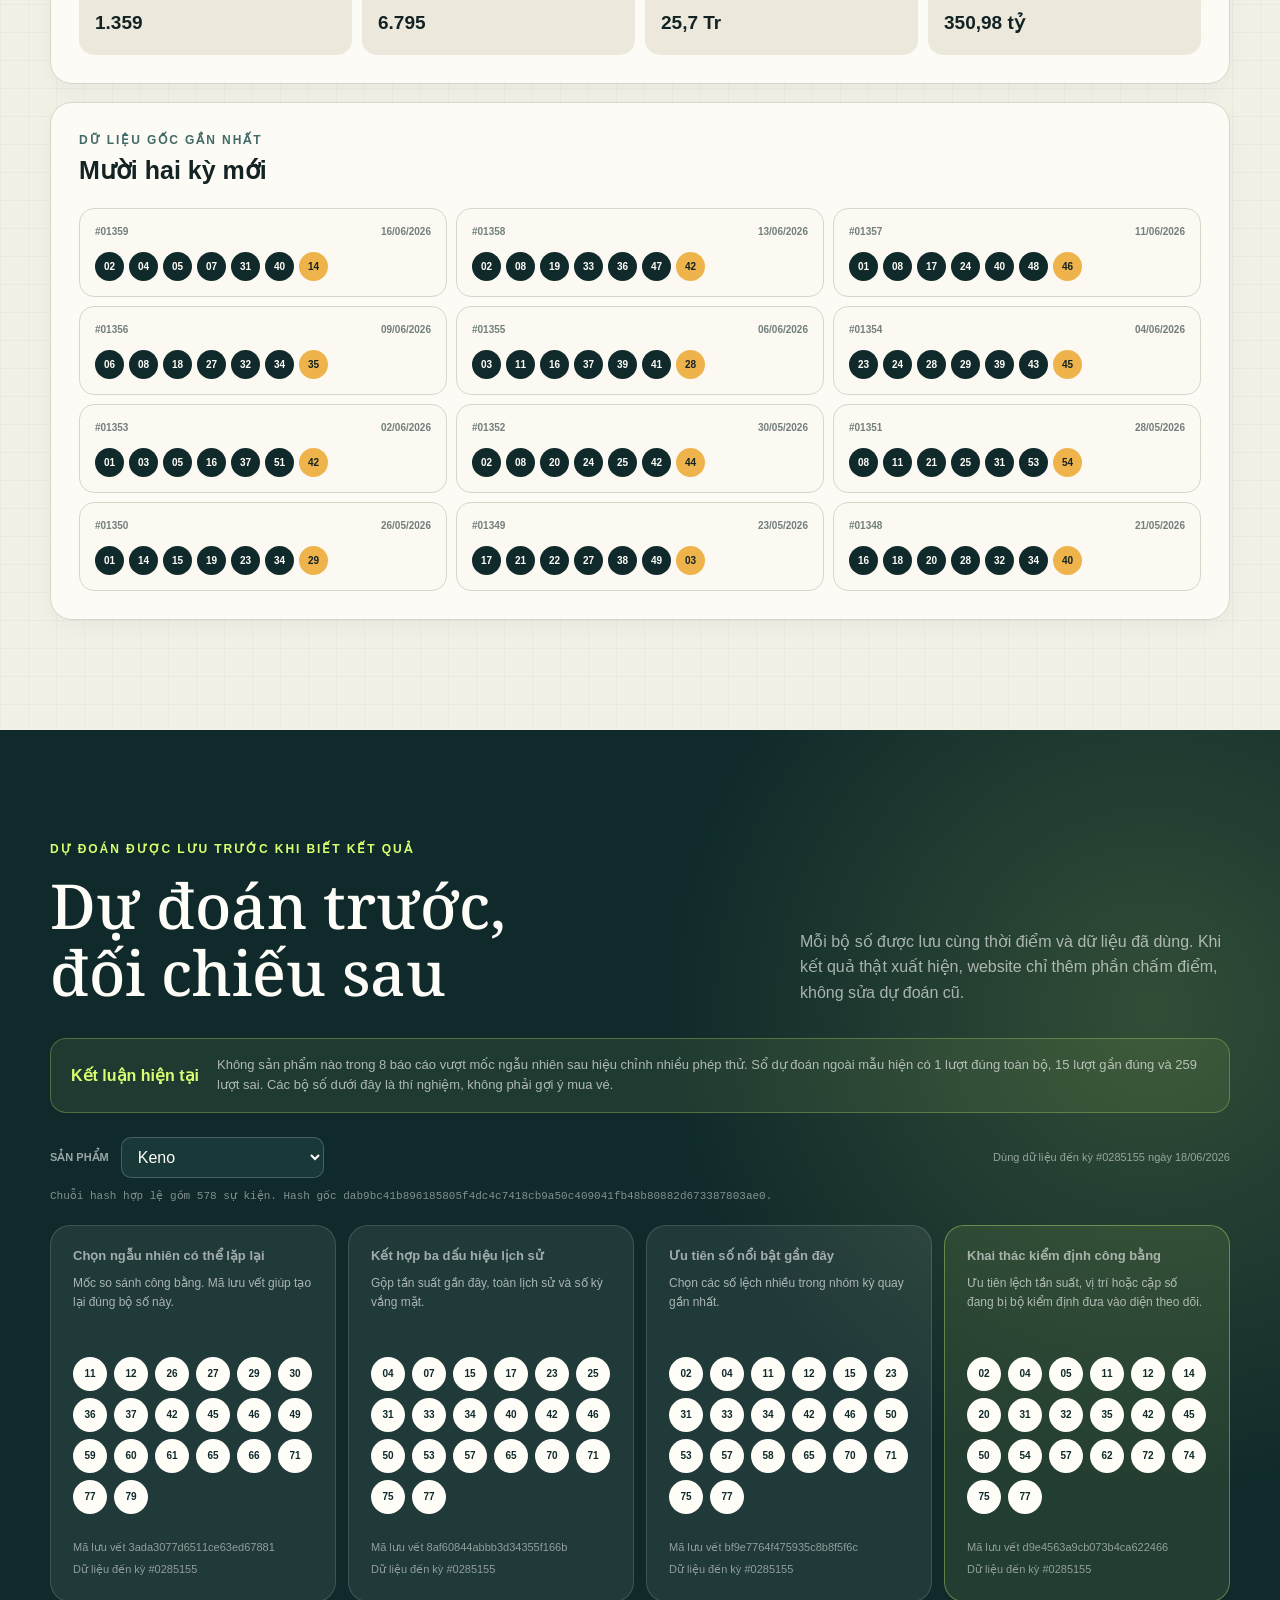
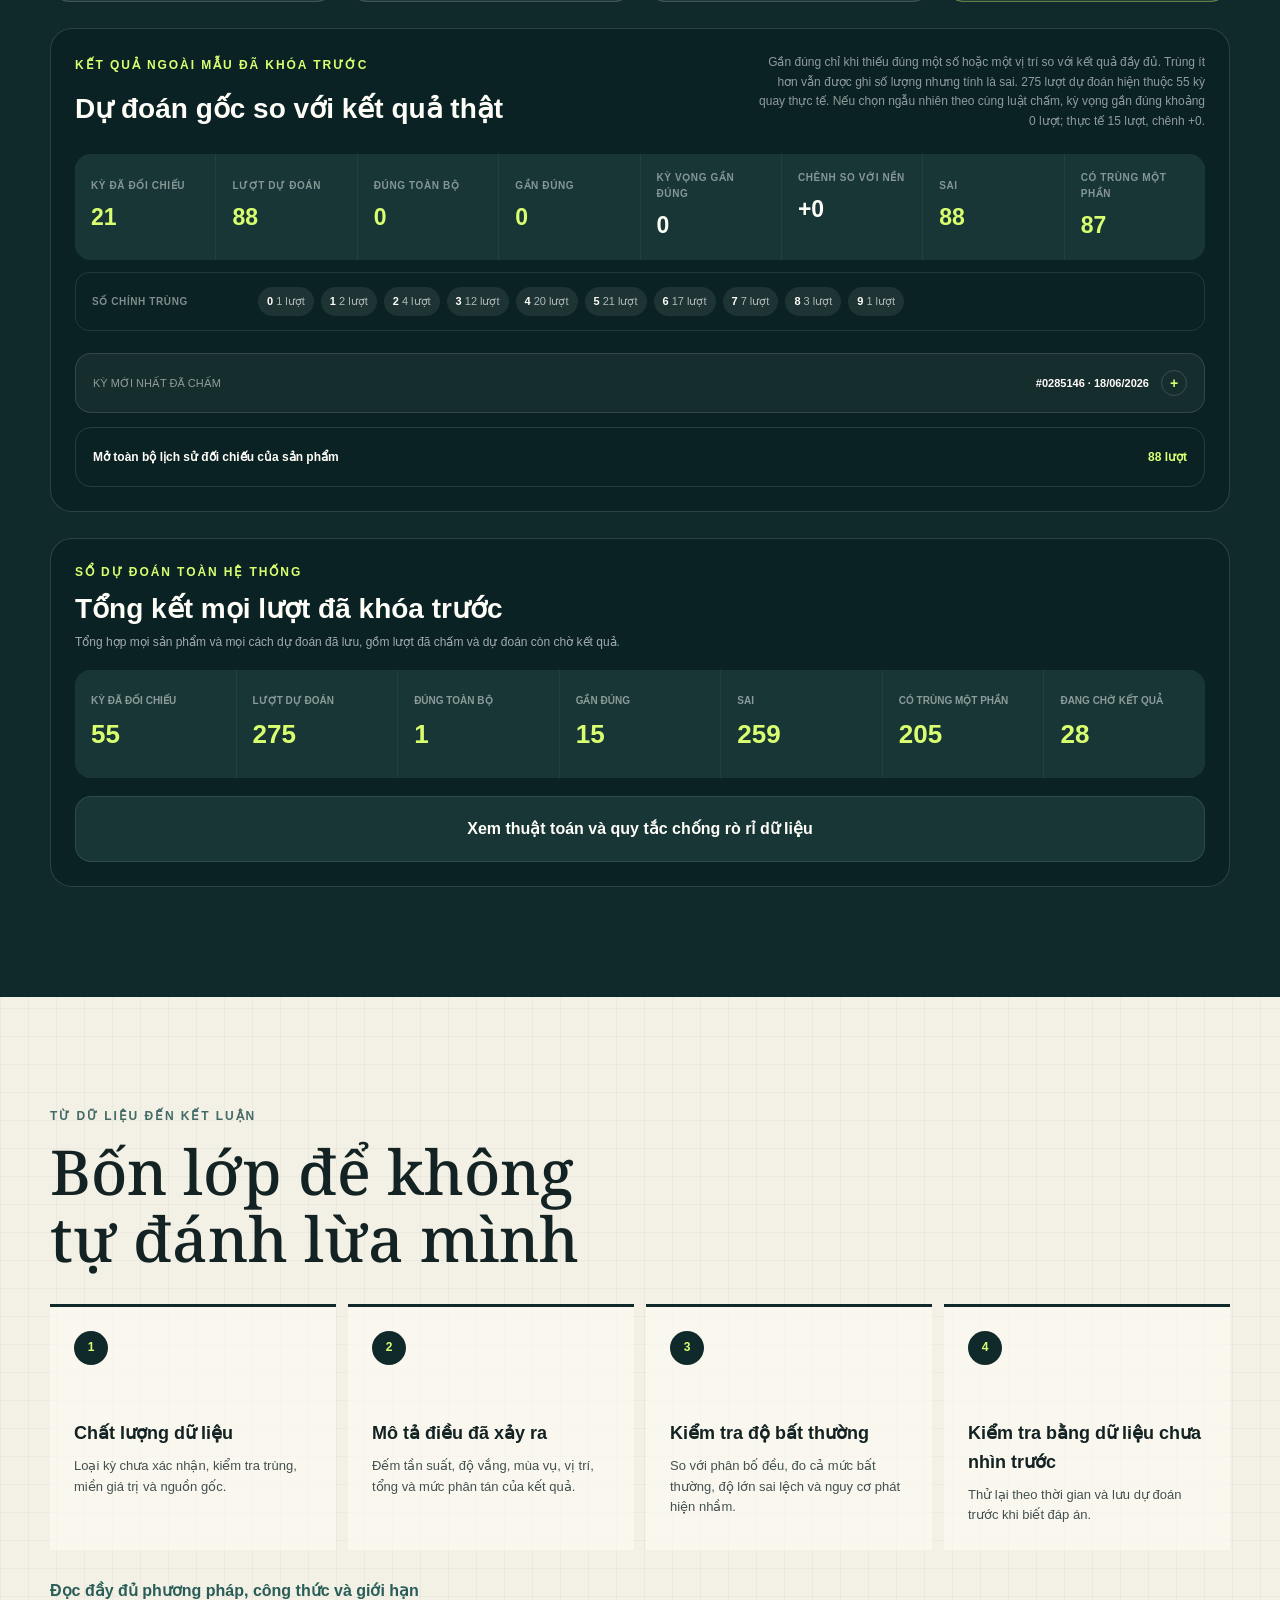
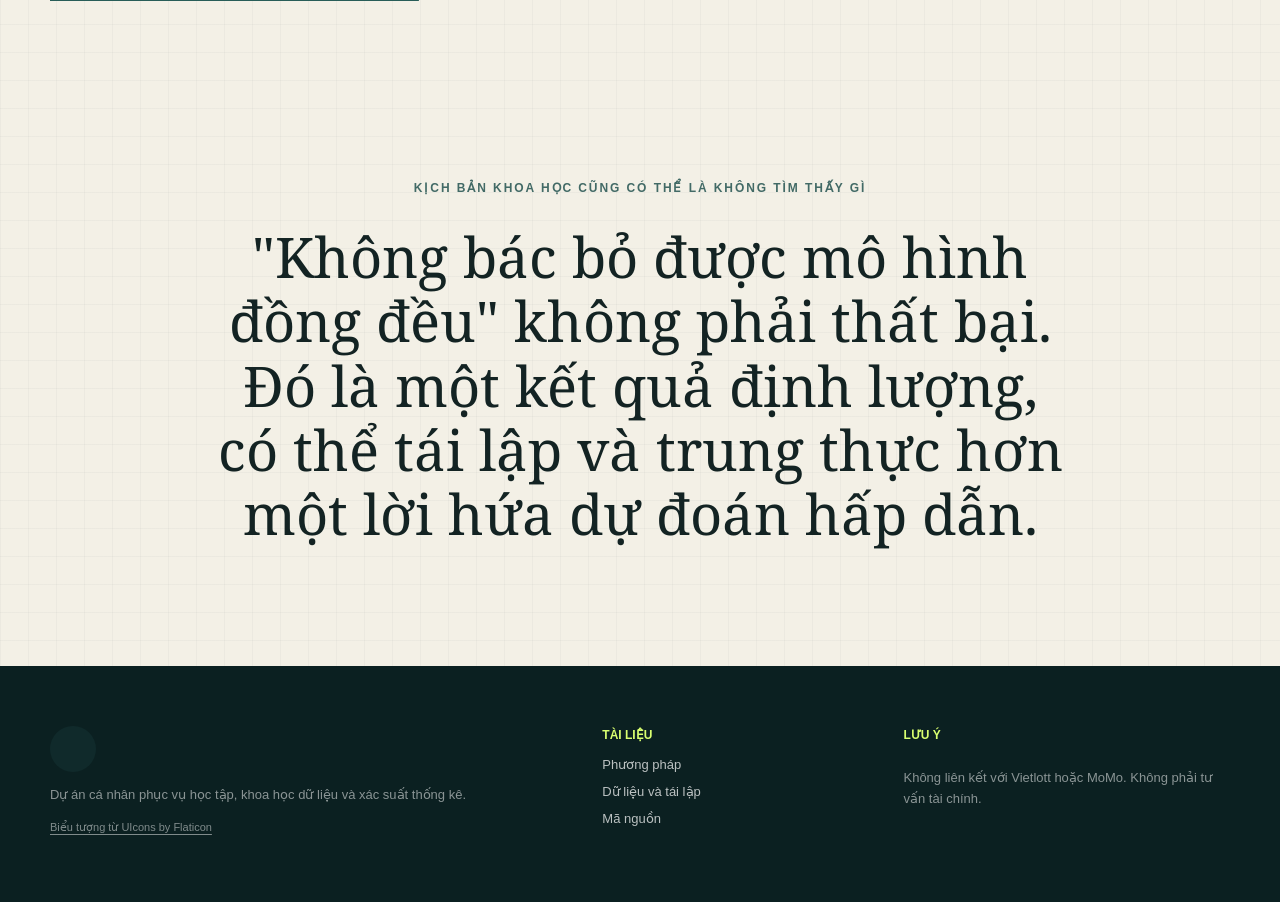
==== commit f5e2ef12: "Thêm block bootstrap cho fairness audit" ====
--- a/site/index.html
+++ b/site/index.html
@@ -13,8 +13,8 @@
   <link rel="preconnect" href="https://fonts.gstatic.com" crossorigin>
   <link rel="stylesheet" href="https://fonts.googleapis.com/css2?family=Noto+Serif:ital,wght@0,400;0,500;1,400;1,500&amp;display=swap">
   <link rel="stylesheet" href="https://cdn-uicons.flaticon.com/3.0.0/uicons-regular-rounded/css/uicons-regular-rounded.css">
-  <link rel="stylesheet" href="assets/styles.css?v=20260615-14">
-  <script src="assets/app.js?v=20260615-13" defer></script>
+  <link rel="stylesheet" href="assets/styles.css?v=20260618-5">
+  <script src="assets/app.js?v=20260618-6" defer></script>
 </head>
 <body>
   <a class="skip-link" href="#main">Bỏ qua điều hướng</a>
@@ -479,7 +479,7 @@
           <div id="weather-report" class="weather-report"></div>
         </section>
 
-        <div class="two-column">
+        <div class="two-column backtest-prize-grid">
           <section class="panel">
             <div class="panel-heading">
               <div>
@@ -554,7 +554,7 @@
           <div id="prediction-latest-comparison" class="prediction-comparison-grid"></div>
           <details class="prediction-history-panel">
             <summary>
-              <span>Mở toàn bộ lịch sử đối chiếu của sản phẩm</span>
+              <span id="prediction-history-label">Mở toàn bộ lịch sử đối chiếu của sản phẩm</span>
               <strong id="prediction-history-count">...</strong>
             </summary>
             <div id="prediction-history-list" class="prediction-history-list"></div>
@@ -566,21 +566,47 @@
             <strong>Tổng kết mọi lượt đã khóa trước</strong>
             <p>Tổng hợp mọi sản phẩm và mọi cách dự đoán đã lưu, gồm lượt đã chấm và dự đoán còn chờ kết quả.</p>
           </div>
-          <div>
-            <span>Đúng toàn bộ</span>
-            <strong id="exact-predictions">...</strong>
-          </div>
-          <div>
-            <span>Gần đúng</span>
-            <strong id="near-predictions">...</strong>
-          </div>
-          <div>
-            <span>Sai</span>
-            <strong id="wrong-predictions">...</strong>
-          </div>
-          <div>
-            <span>Đang chờ kết quả</span>
-            <strong id="pending-predictions">...</strong>
+          <div class="archive-summary-groups">
+            <div class="archive-metric-grid archive-overview-grid">
+              <button class="archive-metric" type="button" data-archive-filter="evaluated-draws" aria-controls="prediction-archive-detail">
+                <span>Kỳ đã đối chiếu</span>
+                <strong id="archive-evaluated-draws">...</strong>
+              </button>
+              <button class="archive-metric" type="button" data-archive-filter="evaluated-predictions" aria-controls="prediction-archive-detail">
+                <span>Lượt dự đoán</span>
+                <strong id="archive-evaluated-predictions">...</strong>
+              </button>
+              <button class="archive-metric" type="button" data-archive-filter="exact" aria-controls="prediction-archive-detail">
+                <span>Đúng toàn bộ</span>
+                <strong id="exact-predictions">...</strong>
+              </button>
+              <button class="archive-metric" type="button" data-archive-filter="near" aria-controls="prediction-archive-detail">
+                <span>Gần đúng</span>
+                <strong id="near-predictions">...</strong>
+              </button>
+              <button class="archive-metric" type="button" data-archive-filter="wrong" aria-controls="prediction-archive-detail">
+                <span>Sai</span>
+                <strong id="wrong-predictions">...</strong>
+              </button>
+              <button class="archive-metric" type="button" data-archive-filter="partial" aria-controls="prediction-archive-detail">
+                <span>Có trùng một phần</span>
+                <strong id="archive-partial-matches">...</strong>
+              </button>
+              <button class="archive-metric" type="button" data-archive-filter="pending" aria-controls="prediction-archive-detail">
+                <span>Đang chờ kết quả</span>
+                <strong id="pending-predictions">...</strong>
+              </button>
+            </div>
+          </div>
+          <div id="prediction-archive-detail" class="archive-detail-panel" hidden>
+            <div class="archive-detail-heading">
+              <div>
+                <span id="prediction-archive-detail-kicker">Chi tiết dự đoán</span>
+                <strong id="prediction-archive-detail-title">...</strong>
+              </div>
+              <button id="prediction-archive-detail-close" class="archive-detail-close" type="button">Đóng</button>
+            </div>
+            <div id="prediction-archive-detail-list" class="prediction-history-list archive-detail-list"></div>
           </div>
           <a href="phuong-phap.html#du-doan">Xem thuật toán và quy tắc chống rò rỉ dữ liệu</a>
         </div>
--- a/site/assets/styles.css
+++ b/site/assets/styles.css
@@ -1408,6 +1408,7 @@
 }
 
 .evidence-audit {
+  min-width: 0;
   border-top: 1px solid var(--line);
   background:
     radial-gradient(circle at 0 0, rgb(217 255 112 / 10%), transparent 24%),
@@ -1442,6 +1443,7 @@
 }
 
 .evidence-audit-body {
+  min-width: 0;
   padding: 0 28px 28px;
 }
 
@@ -1539,6 +1541,10 @@
   padding: 12px;
 }
 
+.audit-test-list {
+  min-width: 0;
+}
+
 .audit-stat-guide {
   padding: 16px;
   border: 1px solid #bdd0c9;
@@ -1811,6 +1817,10 @@
   font-size: 13px;
 }
 
+.audit-test-metrics {
+  min-width: 0;
+}
+
 .audit-test-row dl {
   display: grid;
   grid-template-columns: repeat(2, 1fr);
@@ -1836,8 +1846,38 @@
   font-weight: 900;
 }
 
+.audit-permutation-note,
+.audit-bootstrap-note {
+  display: grid;
+  gap: 4px;
+  margin-top: 10px !important;
+  padding: 10px 12px;
+  border: 1px solid #c9d4cd;
+  border-radius: 12px;
+  background: #f7f5ec;
+}
+
+.audit-permutation-note strong,
+.audit-bootstrap-note strong {
+  margin: 0;
+  color: var(--ink);
+  font-size: 13px;
+}
+
+.audit-permutation-note span,
+.audit-bootstrap-note span {
+  color: var(--ink-soft);
+  font-size: 11px;
+  font-weight: 750;
+  letter-spacing: 0;
+  line-height: 1.45;
+  text-transform: none;
+}
+
 .position-residual-panel {
+  min-width: 0;
   margin-top: 18px;
+  overflow: visible;
   padding: 24px;
   border: 1px solid var(--line);
   border-radius: 22px;
@@ -1876,6 +1916,7 @@
 }
 
 .position-residual-scroll {
+  max-width: 100%;
   margin-top: 20px;
   overflow-x: auto;
 }
@@ -2031,6 +2072,272 @@
 .position-tier-grid dd {
   margin-top: 4px;
   font-weight: 800;
+}
+
+.position-period-panel {
+  margin-top: 18px;
+  padding-top: 16px;
+  border-top: 1px solid rgb(10 46 47 / 10%);
+}
+
+.position-period-heading {
+  display: grid;
+  grid-template-columns: minmax(0, 0.85fr) minmax(0, 1.15fr);
+  gap: 16px;
+  align-items: start;
+}
+
+.position-period-heading span,
+.position-period-grid header span {
+  color: var(--muted);
+  font-size: 11px;
+  text-transform: uppercase;
+  letter-spacing: 0.08em;
+}
+
+.position-period-heading strong {
+  display: block;
+  margin-top: 4px;
+  font-size: 18px;
+}
+
+.position-period-heading p {
+  margin: 0;
+  color: var(--ink-soft);
+  font-size: 12px;
+  line-height: 1.6;
+}
+
+.position-period-grid {
+  display: grid;
+  grid-template-columns: repeat(3, minmax(0, 1fr));
+  gap: 10px;
+  margin-top: 12px;
+}
+
+.position-period-grid article {
+  min-width: 0;
+  padding: 12px;
+  border-radius: 12px;
+  background: #ffffff;
+}
+
+.position-period-grid header {
+  display: grid;
+  gap: 4px;
+}
+
+.position-period-grid header strong {
+  color: var(--forest);
+  font-size: 15px;
+}
+
+.position-period-grid header small {
+  color: var(--muted);
+  font-size: 11px;
+  font-weight: 750;
+}
+
+.position-period-grid dl {
+  display: grid;
+  grid-template-columns: repeat(2, minmax(0, 1fr));
+  gap: 8px;
+  margin: 10px 0 0;
+}
+
+.position-period-grid dl div {
+  min-height: 56px;
+  padding: 8px;
+  border-radius: 10px;
+  background: #f5f1e8;
+}
+
+.position-period-grid dt,
+.position-period-grid dd {
+  margin: 0;
+}
+
+.position-period-grid dt {
+  color: var(--muted);
+  font-size: 11px;
+}
+
+.position-period-grid dd {
+  margin-top: 4px;
+  font-weight: 800;
+}
+
+.position-period-residuals {
+  display: flex;
+  flex-wrap: wrap;
+  gap: 6px;
+  margin-top: 10px;
+}
+
+.position-period-residuals span {
+  display: inline-flex;
+  gap: 5px;
+  align-items: center;
+  padding: 6px 8px;
+  border-radius: 999px;
+  background: #ecf1e8;
+  color: #426a66;
+  font-size: 11px;
+  font-weight: 800;
+}
+
+.position-period-residuals b {
+  color: var(--forest);
+}
+
+.position-source-panel {
+  margin-top: 18px;
+  padding-top: 16px;
+  border-top: 1px solid rgb(10 46 47 / 10%);
+}
+
+.position-source-heading {
+  display: grid;
+  grid-template-columns: minmax(0, 0.85fr) minmax(0, 1.15fr);
+  gap: 16px;
+  align-items: start;
+}
+
+.position-source-heading span,
+.position-source-grid header span {
+  color: var(--muted);
+  font-size: 11px;
+  text-transform: uppercase;
+  letter-spacing: 0.08em;
+}
+
+.position-source-heading strong {
+  display: block;
+  margin-top: 4px;
+  font-size: 18px;
+}
+
+.position-source-heading p {
+  margin: 0;
+  color: var(--ink-soft);
+  font-size: 12px;
+  line-height: 1.6;
+}
+
+.position-source-status {
+  display: flex;
+  flex-wrap: wrap;
+  gap: 8px;
+  align-items: center;
+  margin-top: 12px;
+}
+
+.position-source-status span,
+.position-source-status strong {
+  padding: 7px 10px;
+  border-radius: 999px;
+  background: #ecf1e8;
+  color: #315c57;
+  font-size: 11px;
+  font-weight: 850;
+}
+
+.position-source-grid {
+  display: grid;
+  grid-template-columns: repeat(2, minmax(0, 1fr));
+  gap: 10px;
+  margin-top: 12px;
+}
+
+.position-source-grid article {
+  min-width: 0;
+  padding: 12px;
+  border-left: 4px solid #9ab7a5;
+  border-radius: 12px;
+  background: #ffffff;
+}
+
+.position-source-grid article.too_small {
+  border-left-color: #b7944f;
+  background: #fbf6ea;
+}
+
+.position-source-grid header {
+  display: grid;
+  gap: 4px;
+}
+
+.position-source-grid header strong {
+  color: var(--forest);
+  font-size: 16px;
+}
+
+.position-source-grid header small {
+  color: var(--muted);
+  font-size: 11px;
+  font-weight: 750;
+  overflow-wrap: anywhere;
+}
+
+.position-source-grid dl {
+  display: grid;
+  grid-template-columns: repeat(2, minmax(0, 1fr));
+  gap: 8px;
+  margin: 10px 0 0;
+}
+
+.position-source-grid dl div {
+  min-height: 56px;
+  padding: 8px;
+  border-radius: 10px;
+  background: #f5f1e8;
+}
+
+.position-source-grid dt,
+.position-source-grid dd {
+  margin: 0;
+}
+
+.position-source-grid dt {
+  color: var(--muted);
+  font-size: 11px;
+}
+
+.position-source-grid dd {
+  margin-top: 4px;
+  font-weight: 800;
+}
+
+.position-source-grid p {
+  margin: 10px 0 0;
+  color: var(--ink-soft);
+  font-size: 12px;
+  line-height: 1.5;
+}
+
+.position-source-residuals {
+  display: flex;
+  flex-wrap: wrap;
+  gap: 6px;
+  margin-top: 10px;
+}
+
+.position-source-residuals span {
+  display: inline-flex;
+  gap: 5px;
+  align-items: center;
+  max-width: 100%;
+  padding: 6px 8px;
+  border-radius: 999px;
+  background: #ecf1e8;
+  color: #426a66;
+  font-size: 11px;
+  font-weight: 800;
+  overflow-wrap: anywhere;
+}
+
+.position-source-residuals b {
+  color: var(--forest);
 }
 
 .audit-family-list {
@@ -2170,6 +2477,14 @@
   display: grid;
   grid-template-columns: repeat(2, minmax(0, 1fr));
   gap: 18px;
+}
+
+.backtest-prize-grid {
+  grid-template-columns: 1fr;
+}
+
+.backtest-prize-grid .prize-report {
+  grid-template-columns: repeat(4, minmax(0, 1fr));
 }
 
 .number-map-layout {
@@ -2454,6 +2769,13 @@
 
 .table-wrap {
   overflow-x: auto;
+}
+
+.table-note {
+  margin: 14px 0 0;
+  color: var(--ink-soft);
+  font-size: 14px;
+  line-height: 1.75;
 }
 
 .data-table {
@@ -2890,17 +3212,37 @@
 
 .prediction-product-metrics {
   display: grid;
-  grid-template-columns: repeat(6, 1fr);
+  grid-template-columns: repeat(auto-fit, minmax(135px, 1fr));
   gap: 1px;
   overflow: hidden;
   border-radius: 16px;
   background: rgb(255 255 255 / 12%);
 }
 
-.prediction-product-metrics > div {
+.prediction-product-metric {
   min-width: 0;
   padding: 16px;
+  border: 0;
   background: #173635;
+  color: inherit;
+  cursor: pointer;
+  font: inherit;
+  text-align: left;
+}
+
+.prediction-product-metric.static {
+  cursor: default;
+}
+
+.prediction-product-metric.static strong {
+  color: var(--paper);
+}
+
+button.prediction-product-metric:hover,
+button.prediction-product-metric:focus-visible {
+  background: #1c4240;
+  outline: 2px solid rgb(212 255 91 / 54%);
+  outline-offset: -2px;
 }
 
 .prediction-product-metrics span,
@@ -2955,17 +3297,62 @@
   margin-top: 22px;
 }
 
+.prediction-latest-panel {
+  overflow: hidden;
+  border: 1px solid rgb(255 255 255 / 12%);
+  border-radius: 16px;
+  background: rgb(255 255 255 / 5%);
+}
+
 .prediction-comparison-heading {
   display: flex;
+  min-height: 58px;
+  gap: 12px;
   align-items: center;
   justify-content: space-between;
+  padding: 14px 17px;
   color: rgb(255 255 255 / 52%);
+  cursor: pointer;
   font-size: 11px;
+  list-style: none;
   text-transform: uppercase;
 }
 
+.prediction-comparison-heading::-webkit-details-marker {
+  display: none;
+}
+
 .prediction-comparison-heading strong {
+  margin-left: auto;
   color: var(--paper);
+}
+
+.prediction-comparison-heading::after {
+  content: "+";
+  display: grid;
+  width: 24px;
+  height: 24px;
+  flex: 0 0 auto;
+  place-items: center;
+  border: 1px solid rgb(255 255 255 / 15%);
+  border-radius: 999px;
+  color: var(--acid);
+  font-size: 14px;
+  font-weight: 900;
+}
+
+.prediction-latest-panel[open] .prediction-comparison-heading::after {
+  content: "-";
+}
+
+.prediction-latest-list {
+  display: grid;
+  gap: 10px;
+  padding: 0 14px 14px;
+}
+
+.prediction-latest-panel:not([open]) > .prediction-latest-list {
+  display: none;
 }
 
 .prediction-evaluation {
@@ -2986,6 +3373,10 @@
 
 .prediction-evaluation.status-wrong {
   border-left-color: #71827f;
+}
+
+.prediction-evaluation.status-pending {
+  border-left-color: #9cb0ad;
 }
 
 .prediction-evaluation > header,
@@ -3026,6 +3417,11 @@
   color: rgb(255 255 255 / 65%);
 }
 
+.prediction-status.status-pending {
+  background: rgb(255 255 255 / 14%);
+  color: var(--paper);
+}
+
 .prediction-versus {
   display: grid;
   grid-template-columns: minmax(0, 1fr) auto minmax(0, 1fr);
@@ -3095,6 +3491,16 @@
 .evaluation-sequence span.matched {
   background: var(--acid);
   color: var(--forest);
+}
+
+.prediction-pending-result {
+  min-height: 44px;
+  padding: 12px 13px;
+  border: 1px dashed rgb(255 255 255 / 18%);
+  border-radius: 11px;
+  color: rgb(255 255 255 / 58%);
+  font-size: 12px;
+  line-height: 1.5;
 }
 
 .prediction-evaluation > footer {
@@ -3156,36 +3562,73 @@
 
 .archive-summary {
   display: grid;
-  grid-template-columns: repeat(4, 1fr);
+  gap: 18px;
+  margin-top: 26px;
+  padding: 24px;
+  overflow: visible;
+  border: 1px solid rgb(255 255 255 / 14%);
+  border-radius: 22px;
+  background: rgb(3 25 26 / 42%);
+}
+
+.archive-summary .archive-summary-heading {
+  min-height: auto;
+  padding: 0;
+  background: transparent;
+}
+
+.archive-summary-groups {
+  display: grid;
+  gap: 14px;
+  background: transparent;
+}
+
+.archive-metric-grid {
+  display: grid;
   gap: 1px;
-  margin-top: 18px;
   overflow: hidden;
   border-radius: 16px;
   background: rgb(255 255 255 / 12%);
 }
 
-.archive-summary > * {
-  min-height: 105px;
-  padding: 19px;
+.archive-overview-grid {
+  grid-template-columns: repeat(7, minmax(0, 1fr));
+}
+
+.archive-metric {
+  min-width: 0;
+  min-height: 108px;
+  padding: 16px;
+  border: 0;
   background: #173635;
-}
-
-.archive-summary .archive-summary-heading {
-  min-height: auto;
-  grid-column: 1 / -1;
-  padding: 18px 20px;
-  background: #123130;
+  color: inherit;
+  cursor: pointer;
+  font: inherit;
+  text-align: left;
+}
+
+.archive-metric:hover,
+.archive-metric:focus-visible {
+  background: #1c4240;
+  outline: 2px solid rgb(212 255 91 / 54%);
+  outline-offset: -2px;
 }
 
 .archive-summary-heading span {
+  display: block;
   color: var(--acid);
+  font-size: 12px;
+  font-weight: 900;
+  letter-spacing: 0.16em;
+  text-transform: uppercase;
 }
 
 .archive-summary-heading strong {
-  margin-top: 4px;
+  display: block;
+  margin-top: 10px;
   color: var(--paper);
-  font-size: 20px;
-  line-height: 1.25;
+  font-size: 28px;
+  line-height: 1.2;
 }
 
 .archive-summary-heading p {
@@ -3196,7 +3639,7 @@
   line-height: 1.6;
 }
 
-.archive-summary span {
+.archive-metric span {
   display: block;
   color: rgb(255 255 255 / 50%);
   font-size: 10px;
@@ -3204,19 +3647,76 @@
   text-transform: uppercase;
 }
 
-.archive-summary strong {
+.archive-detail-heading span {
+  display: block;
+  color: var(--acid);
+  font-size: 10px;
+  font-weight: 850;
+  text-transform: uppercase;
+}
+
+.archive-detail-heading strong {
+  display: block;
+  margin-top: 4px;
+  color: var(--paper);
+  font-size: 20px;
+  line-height: 1.25;
+}
+
+.archive-metric strong {
   display: block;
   margin-top: 5px;
   color: var(--acid);
   font-size: 26px;
 }
 
+.archive-detail-panel {
+  overflow: hidden;
+  border: 1px solid rgb(255 255 255 / 12%);
+  border-radius: 16px;
+  background: #123130;
+}
+
+.archive-detail-heading {
+  display: flex;
+  gap: 16px;
+  align-items: center;
+  justify-content: space-between;
+  padding: 18px 20px;
+}
+
+.archive-detail-close {
+  flex: 0 0 auto;
+  padding: 9px 12px;
+  border: 1px solid rgb(255 255 255 / 18%);
+  border-radius: 999px;
+  background: rgb(255 255 255 / 8%);
+  color: var(--paper);
+  cursor: pointer;
+  font-weight: 800;
+}
+
+.archive-detail-close:hover,
+.archive-detail-close:focus-visible {
+  border-color: rgb(212 255 91 / 62%);
+  outline: none;
+}
+
+.archive-detail-list {
+  max-height: min(650px, 72vh);
+  overflow: auto;
+  padding: 0 14px 14px;
+}
+
 .archive-summary a {
   display: flex;
   min-height: 62px;
-  grid-column: 1 / -1;
   align-items: center;
   justify-content: center;
+  padding: 19px;
+  border: 1px solid rgb(255 255 255 / 10%);
+  border-radius: 16px;
+  background: #173635;
   color: var(--paper);
   font-weight: 800;
   text-align: center;
@@ -3414,6 +3914,8 @@
   .audit-log-products,
   .audit-dependency-heading,
   .position-tier-heading,
+  .position-period-heading,
+  .position-source-heading,
   .audit-test-row {
     grid-template-columns: 1fr;
   }
@@ -3426,12 +3928,12 @@
     grid-template-columns: repeat(10, 1fr);
   }
 
-  .archive-summary {
+  .archive-overview-grid {
     grid-template-columns: repeat(2, 1fr);
   }
 
-  .archive-summary a {
-    grid-column: 1 / -1;
+  .archive-metric {
+    min-height: 96px;
   }
 
   .prediction-product-metrics {
@@ -3505,6 +4007,8 @@
     .audit-dependency-grid,
     .position-result-types,
     .position-tier-grid,
+    .position-period-grid,
+    .position-source-grid,
     .audit-log-lead,
     .audit-log-products,
   .threshold-sensitivity-grid,
@@ -3547,7 +4051,9 @@
     grid-template-columns: 1fr;
   }
 
-  .position-tier-grid dl {
+  .position-tier-grid dl,
+  .position-period-grid dl,
+  .position-source-grid dl {
     grid-template-columns: 1fr;
   }
 
@@ -3705,6 +4211,10 @@
     grid-template-columns: 1fr 1fr;
   }
 
+  .backtest-prize-grid .prize-report {
+    grid-template-columns: repeat(2, minmax(0, 1fr));
+  }
+
   .prediction-hit-distribution,
   .prediction-versus {
     grid-template-columns: 1fr;
@@ -3714,16 +4224,14 @@
     text-align: center;
   }
 
+  .archive-overview-grid {
+    grid-template-columns: 1fr;
+  }
+
+  .archive-detail-heading,
   .prediction-evaluation > header {
     align-items: flex-start;
-  }
-
-  .archive-summary {
-    grid-template-columns: 1fr;
-  }
-
-  .archive-summary a {
-    grid-column: auto;
+    flex-direction: column;
   }
 }
 
